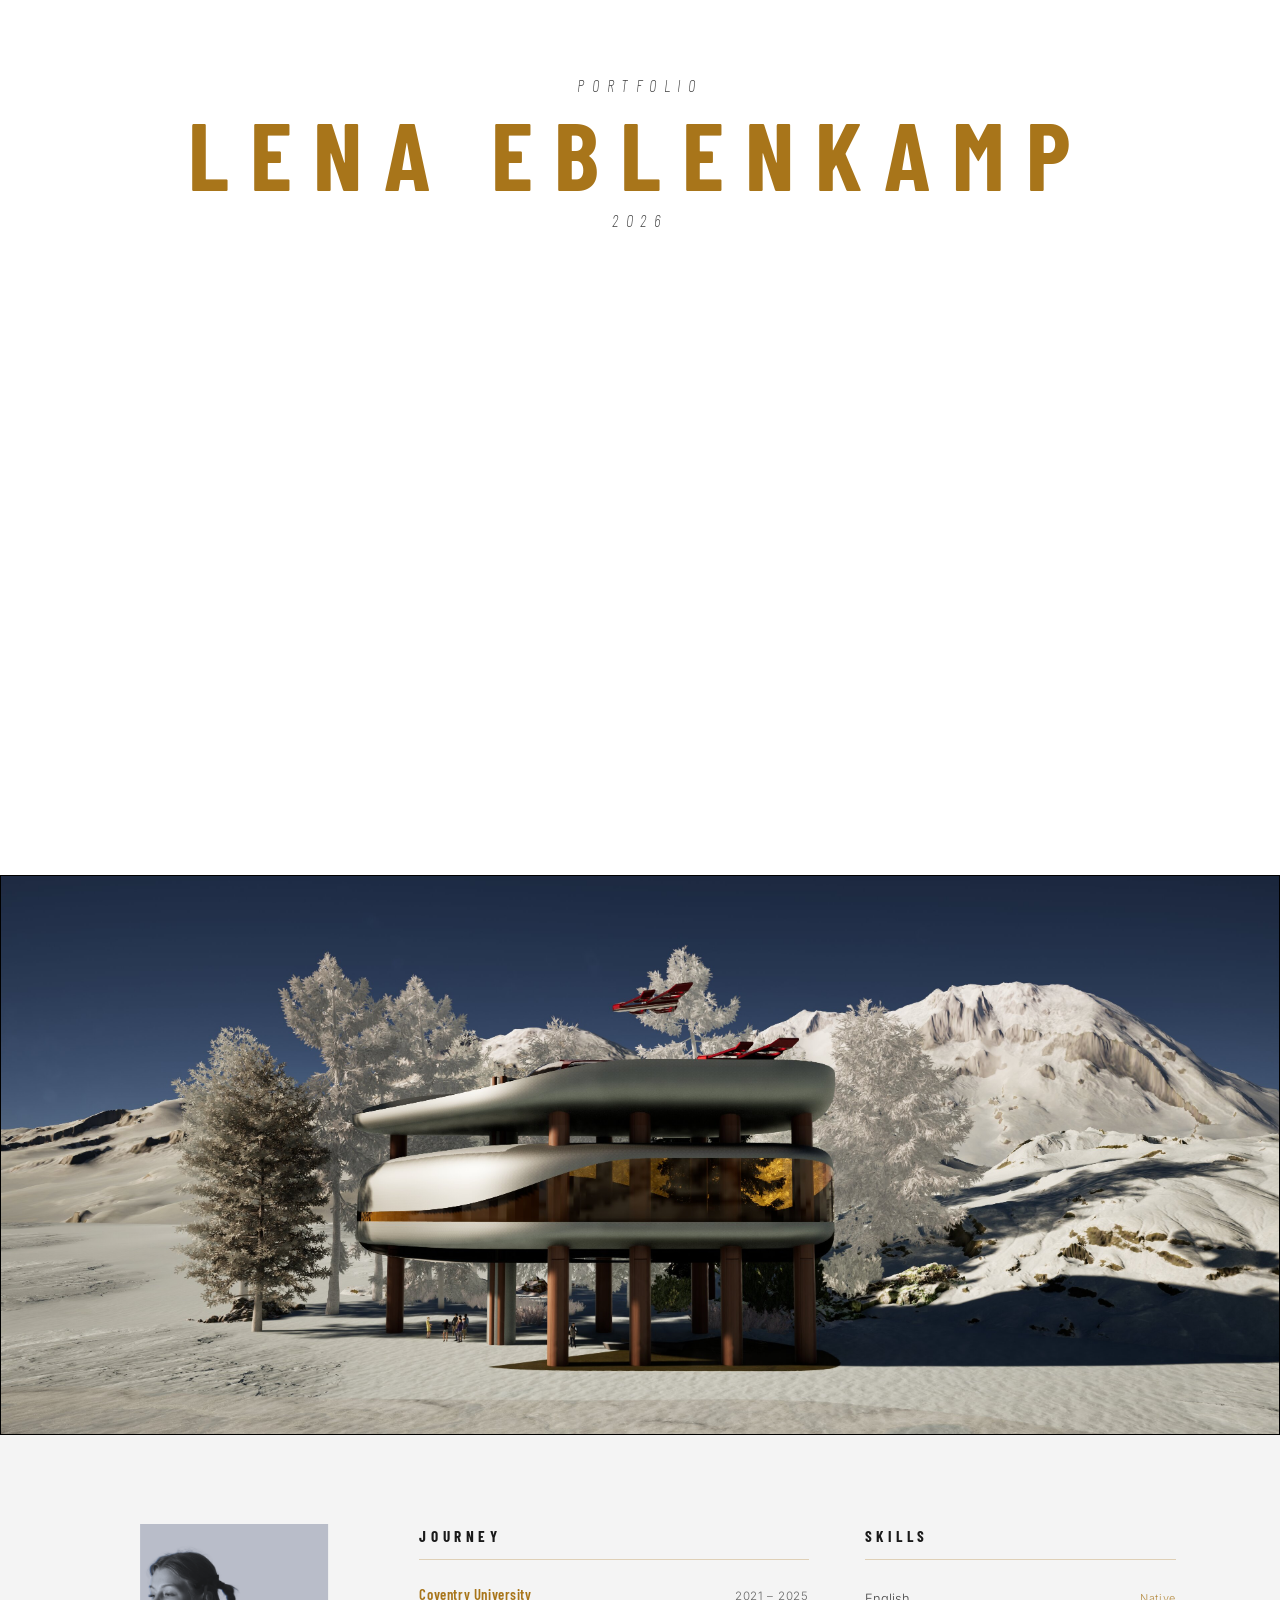
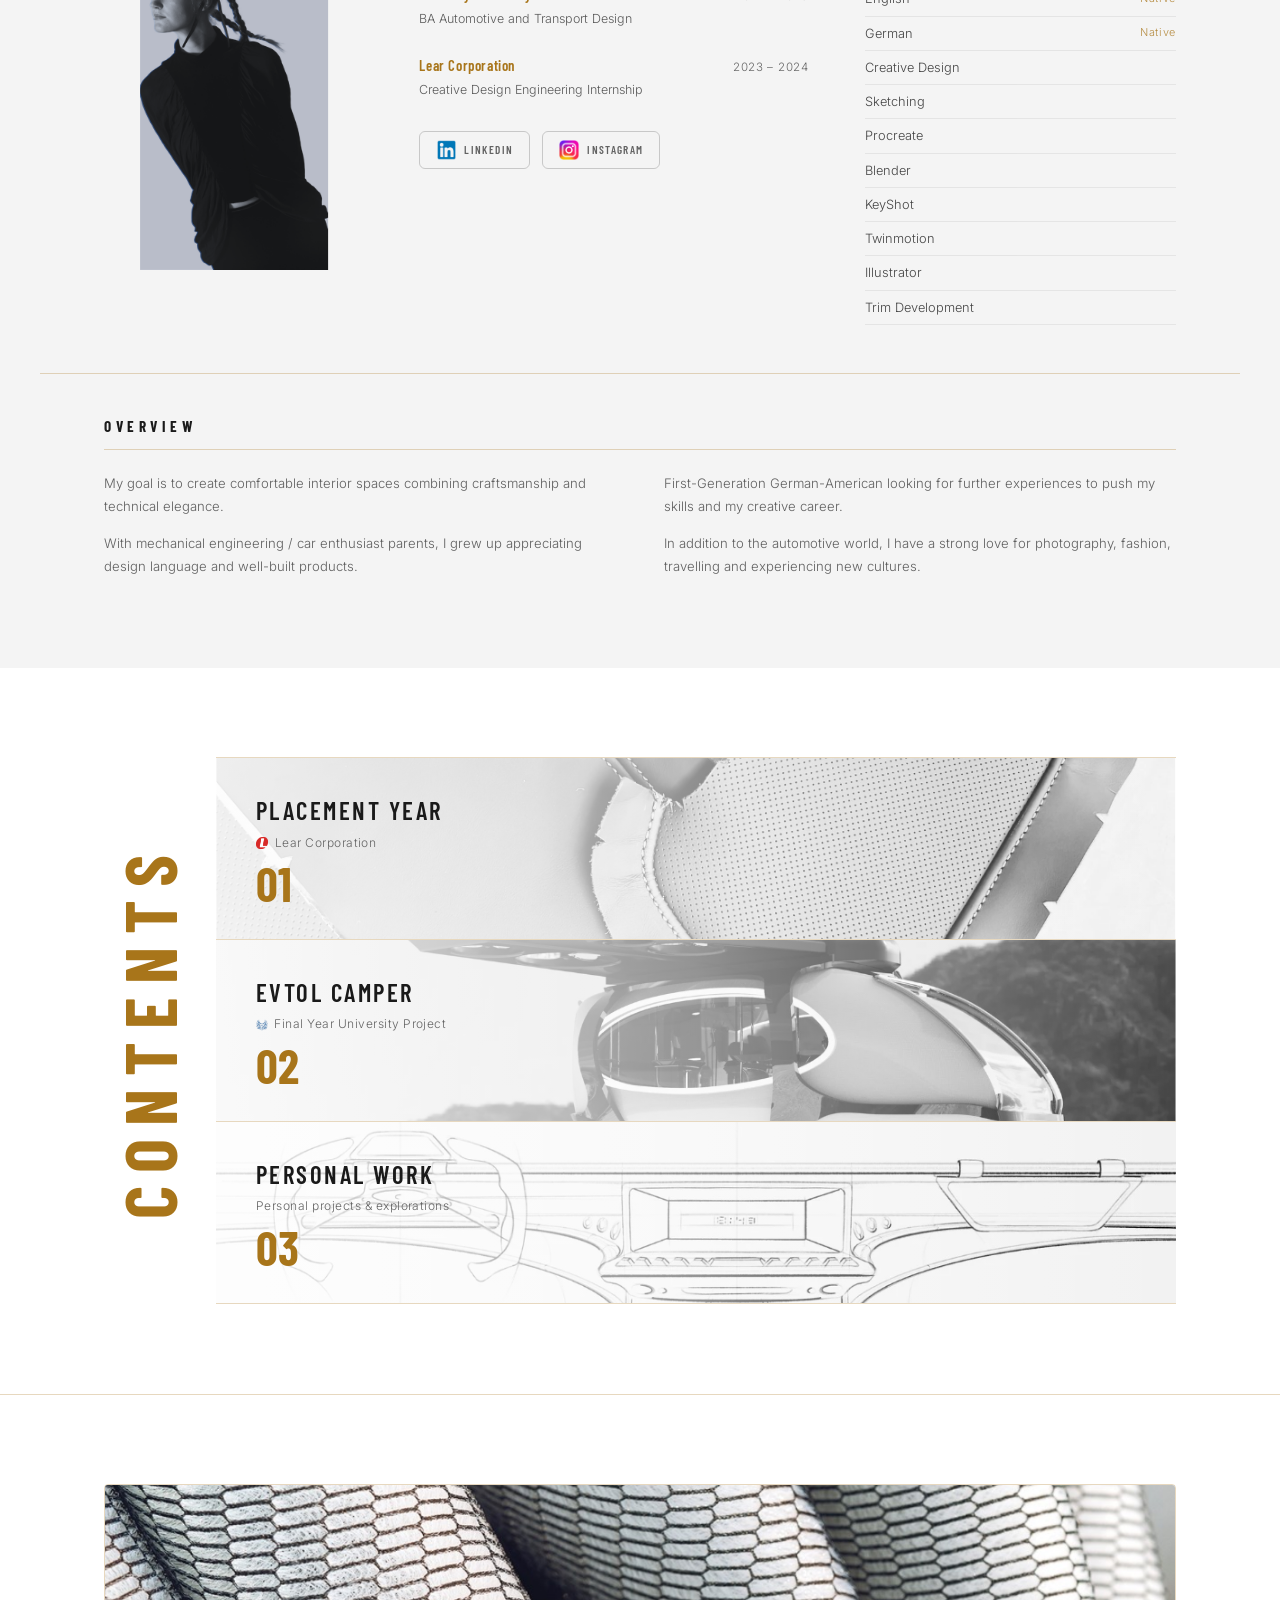
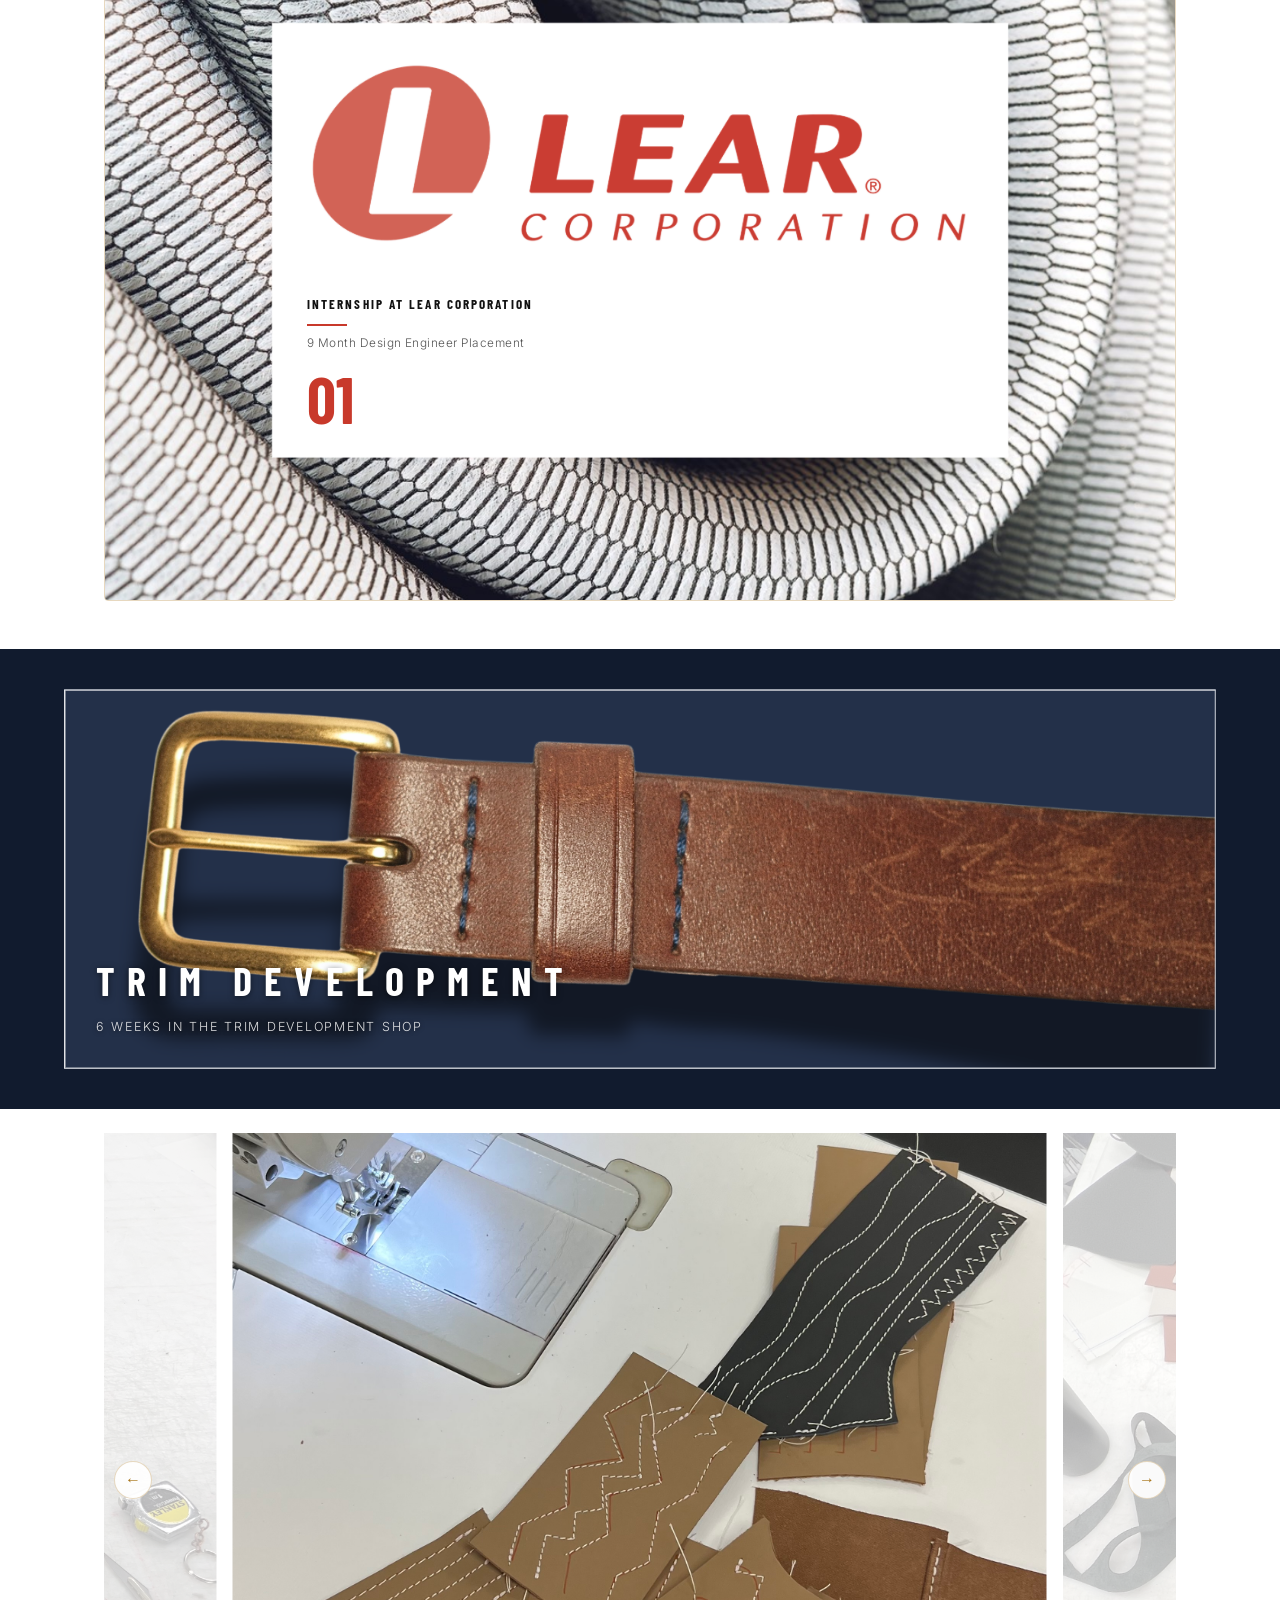
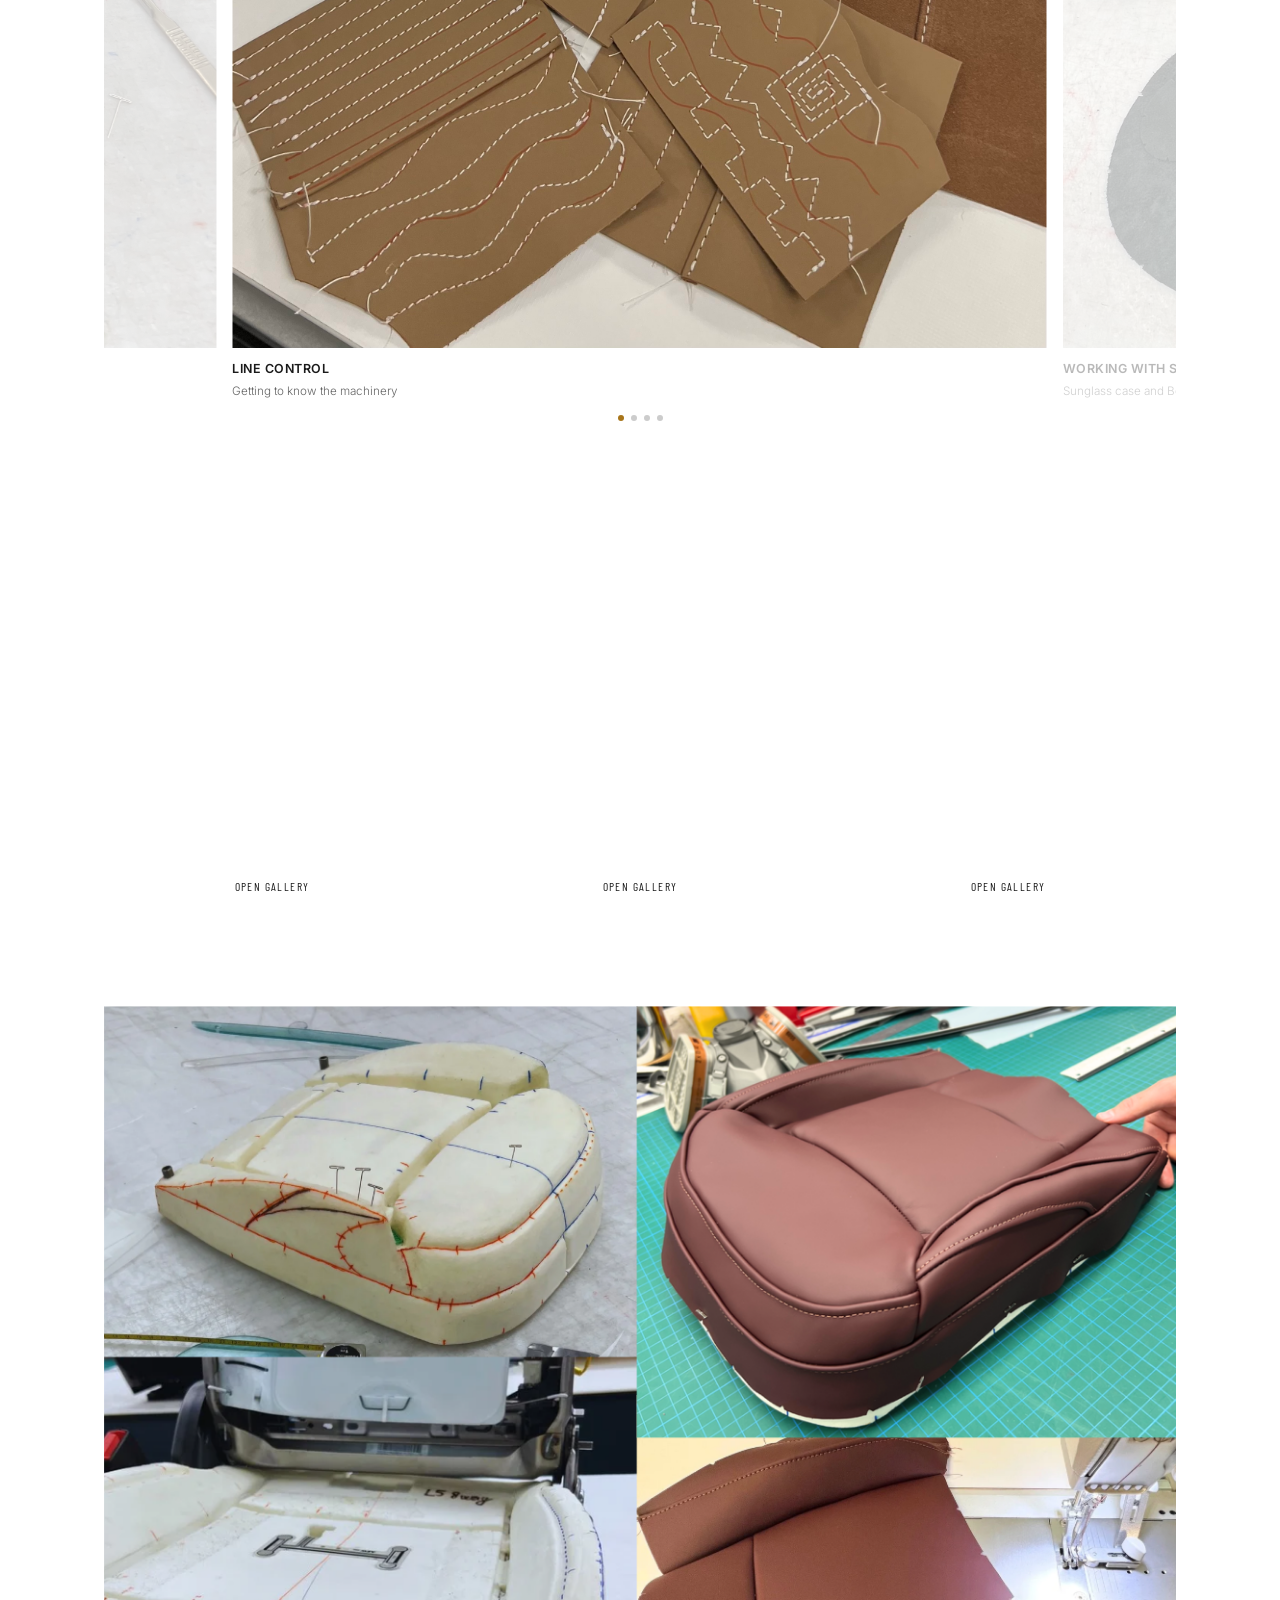
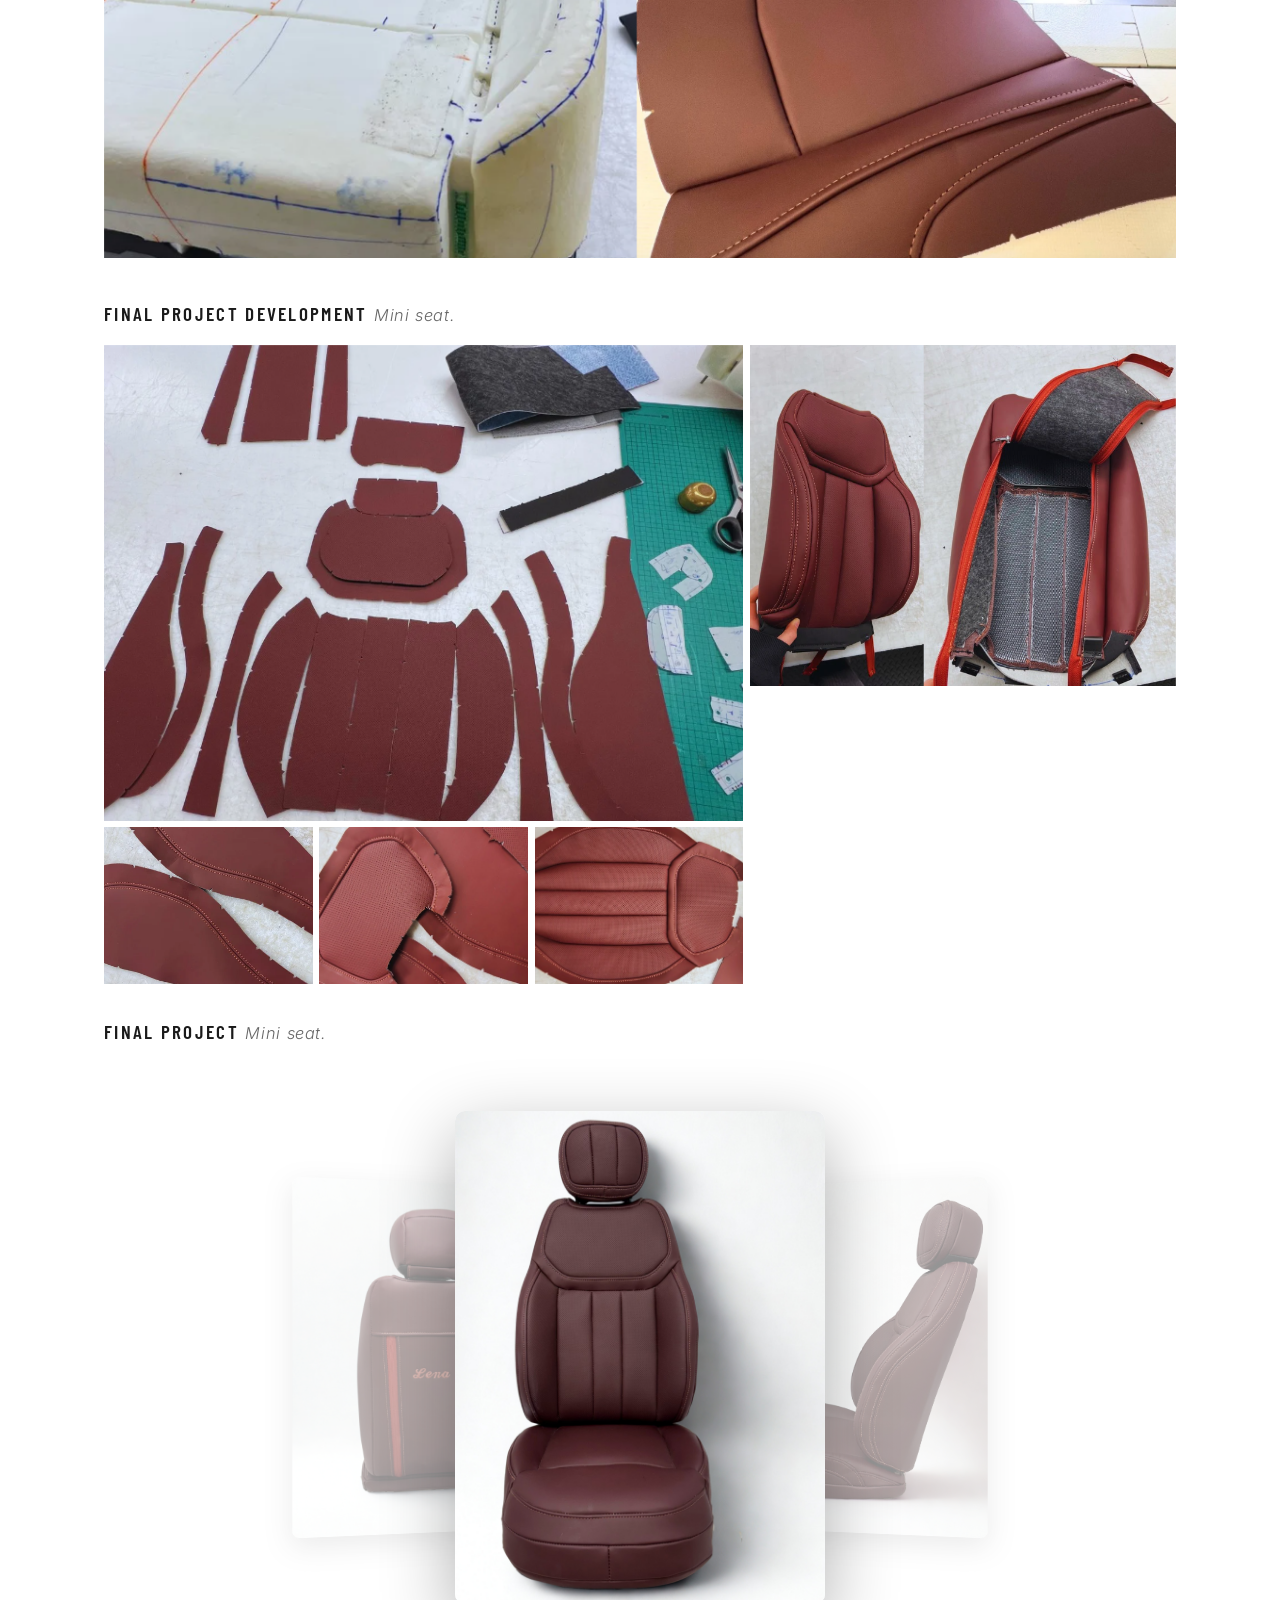
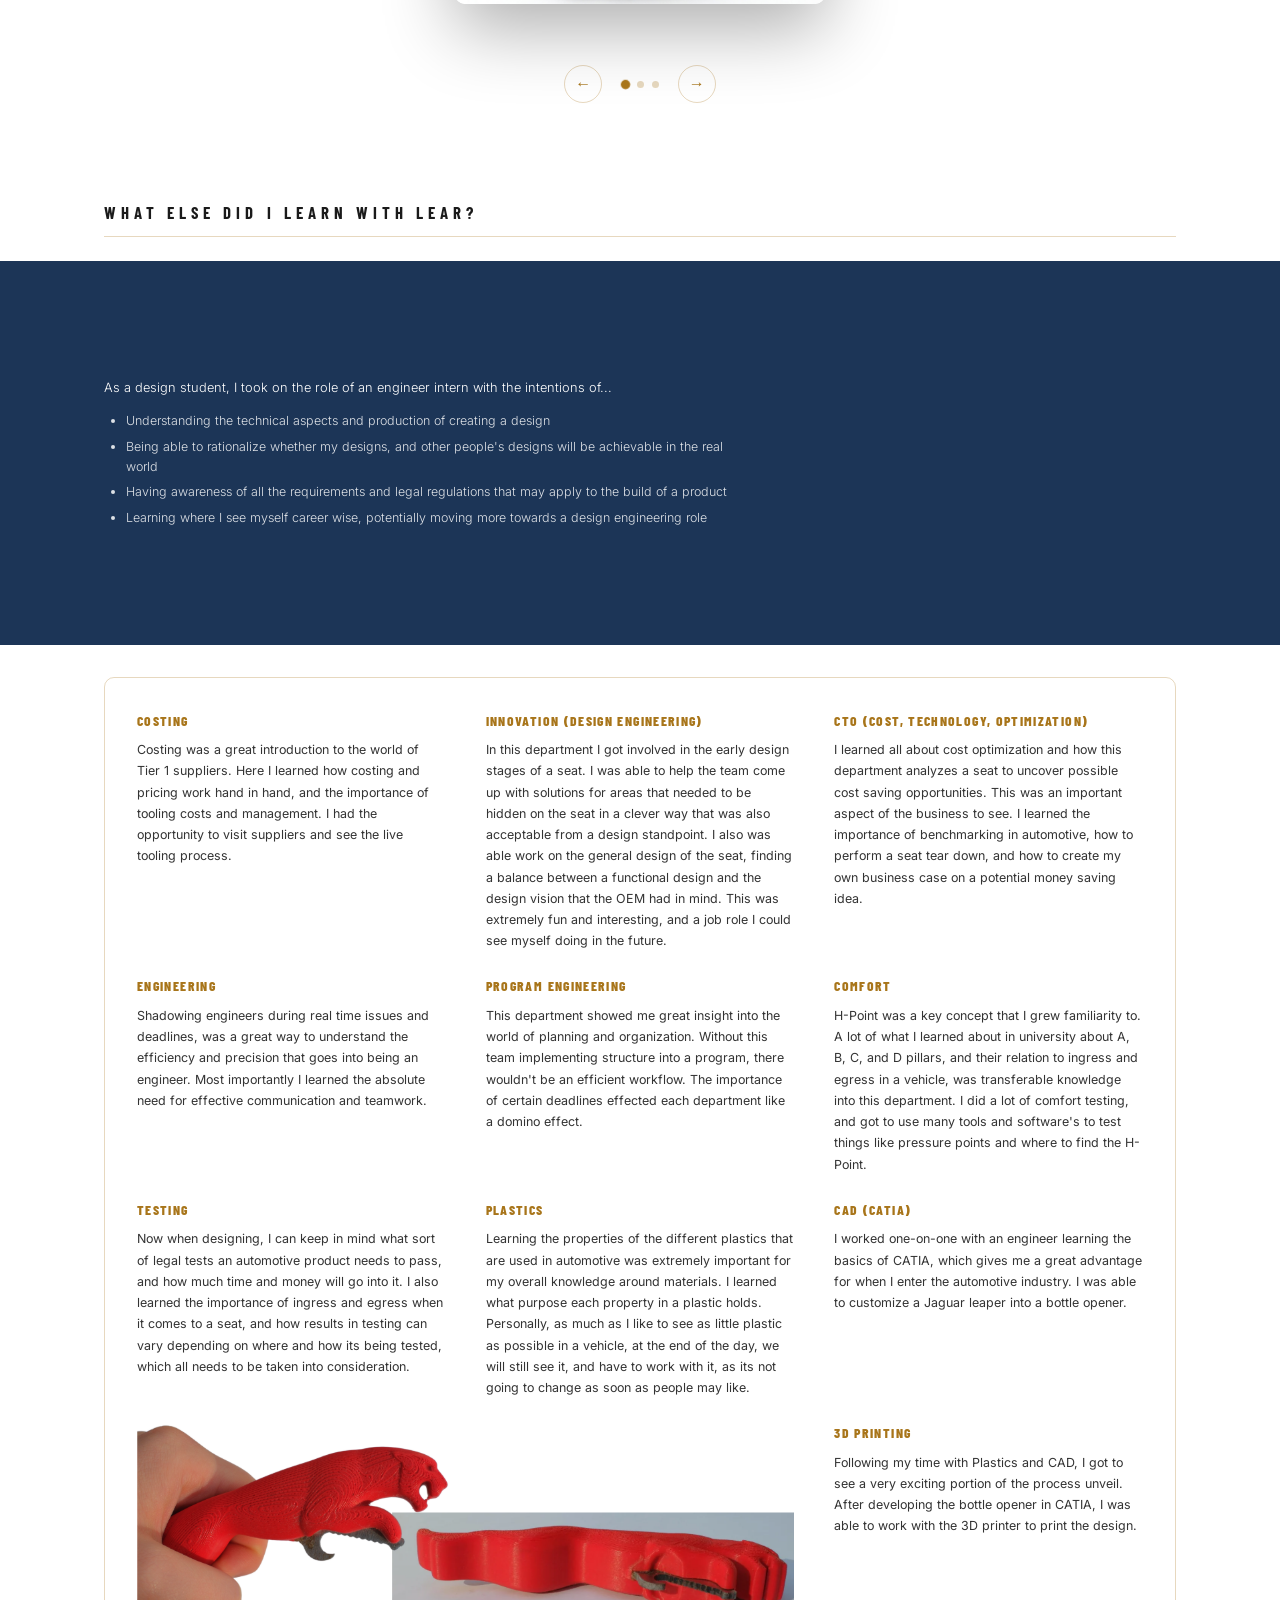
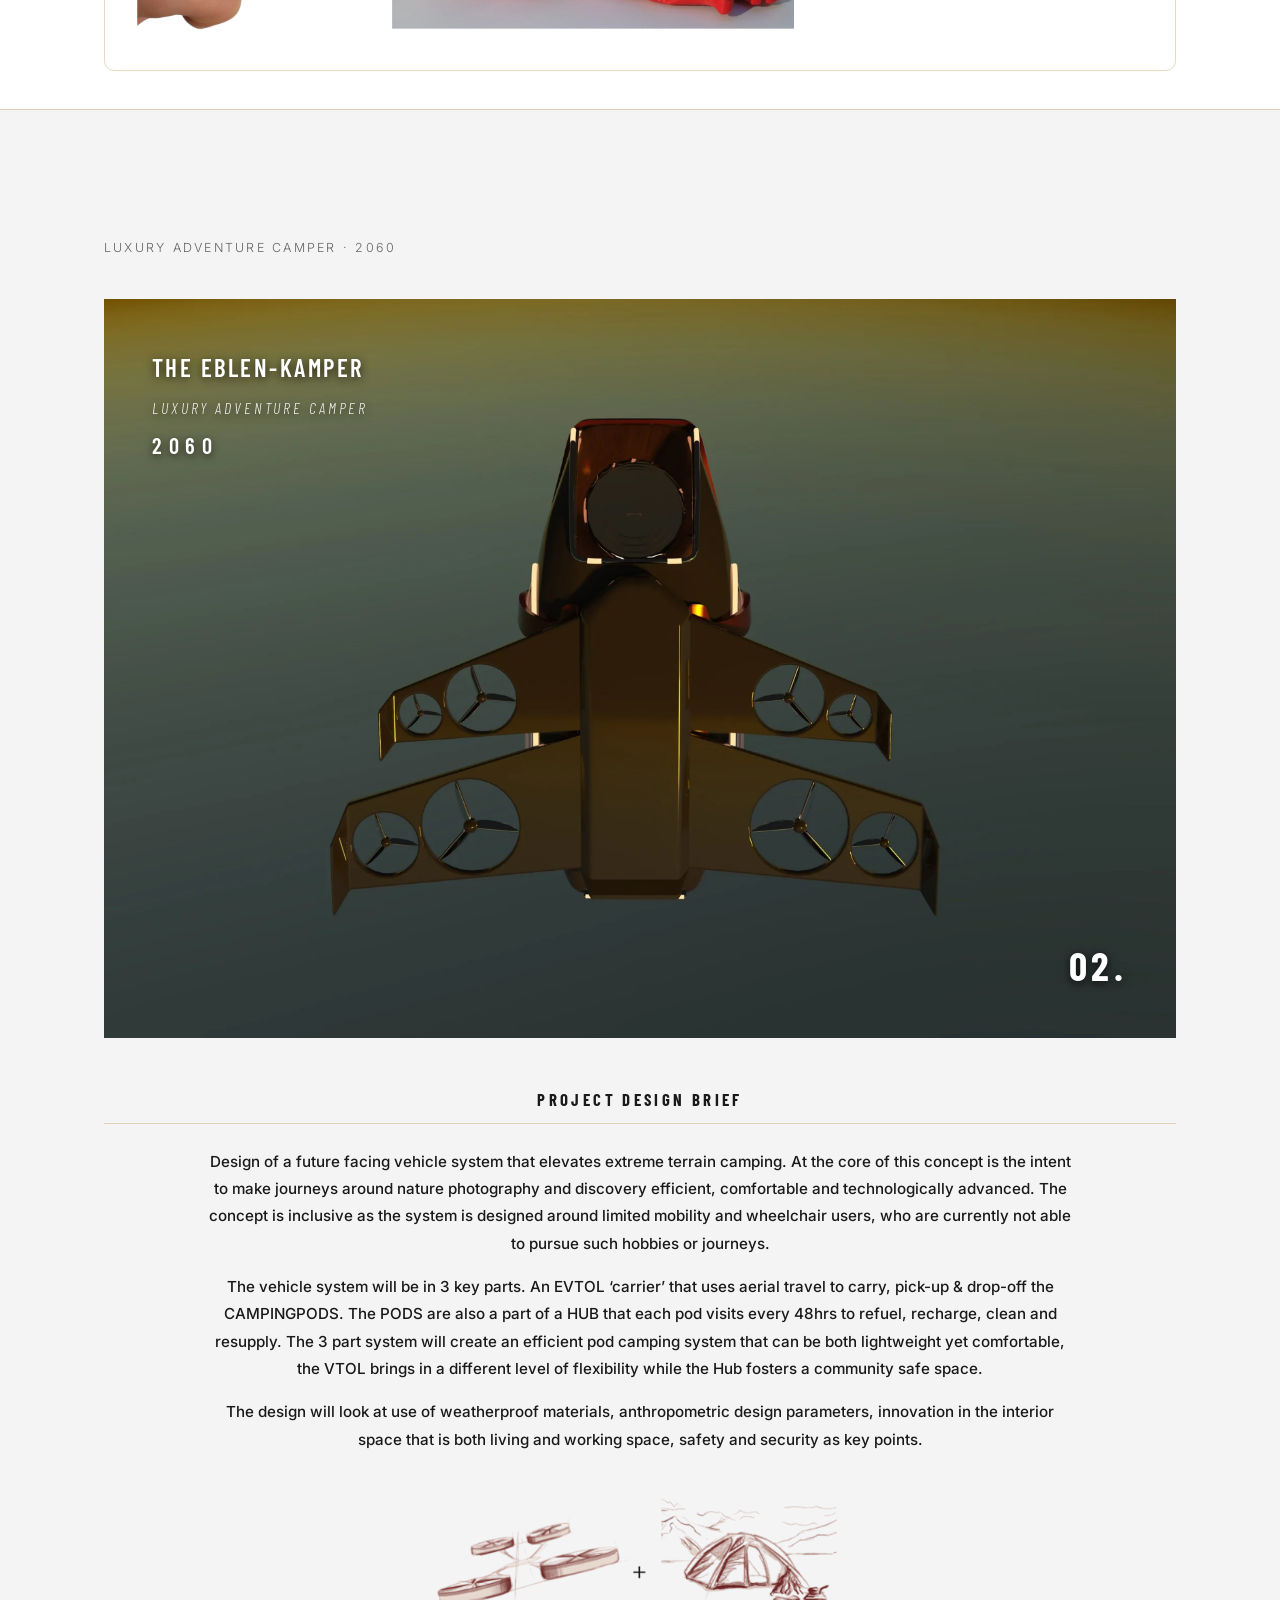
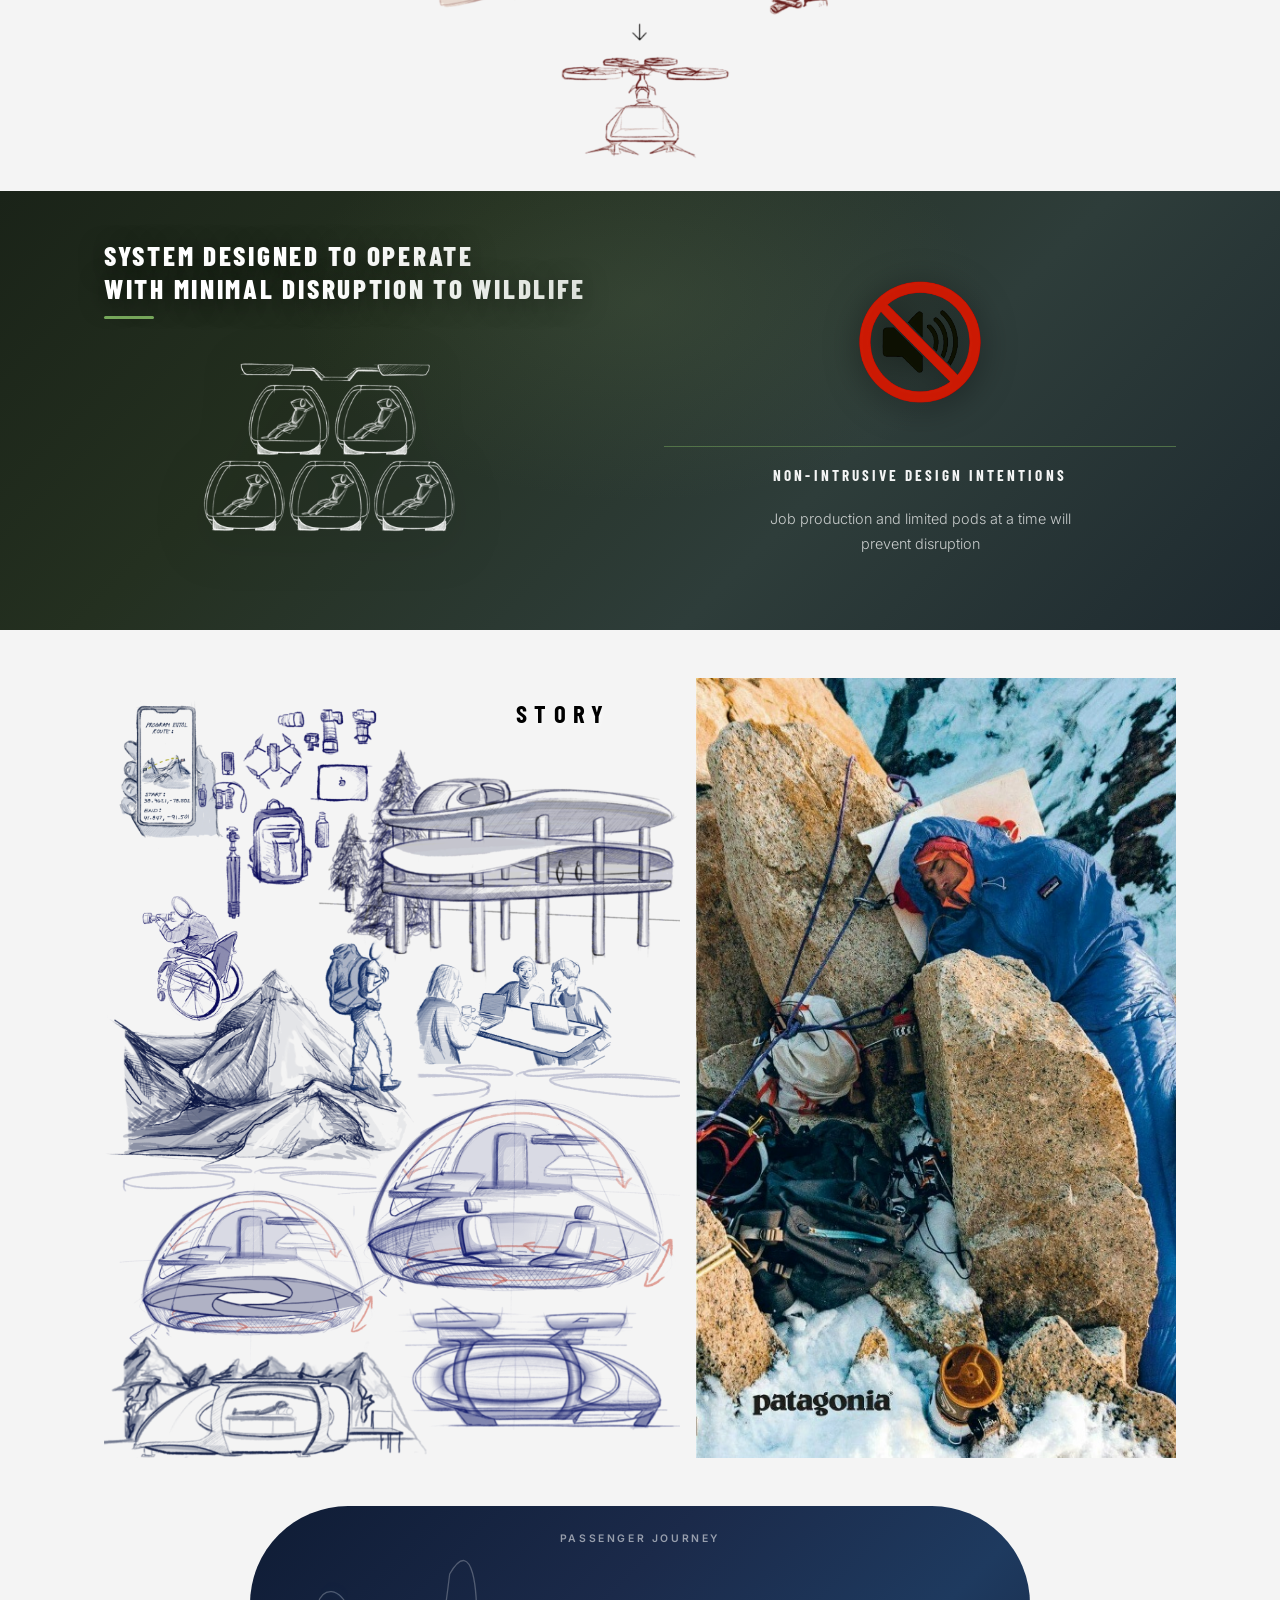
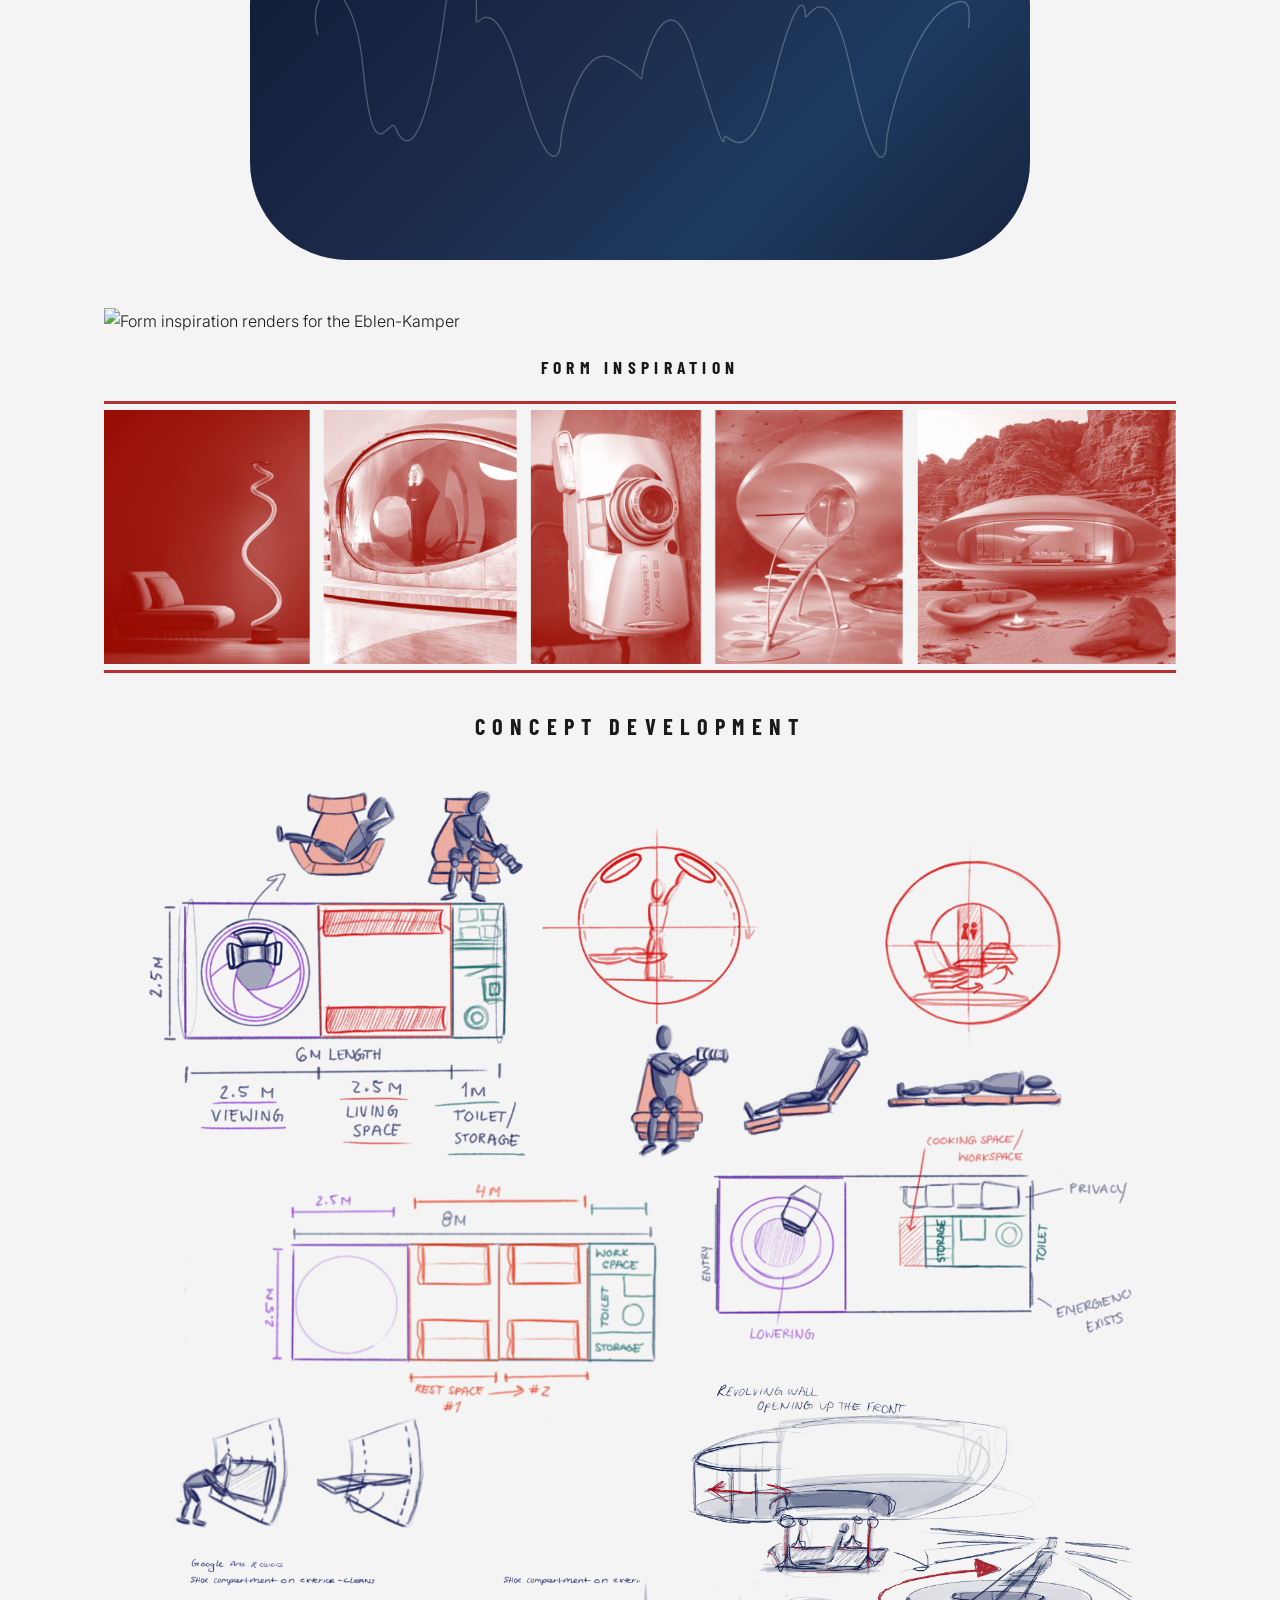
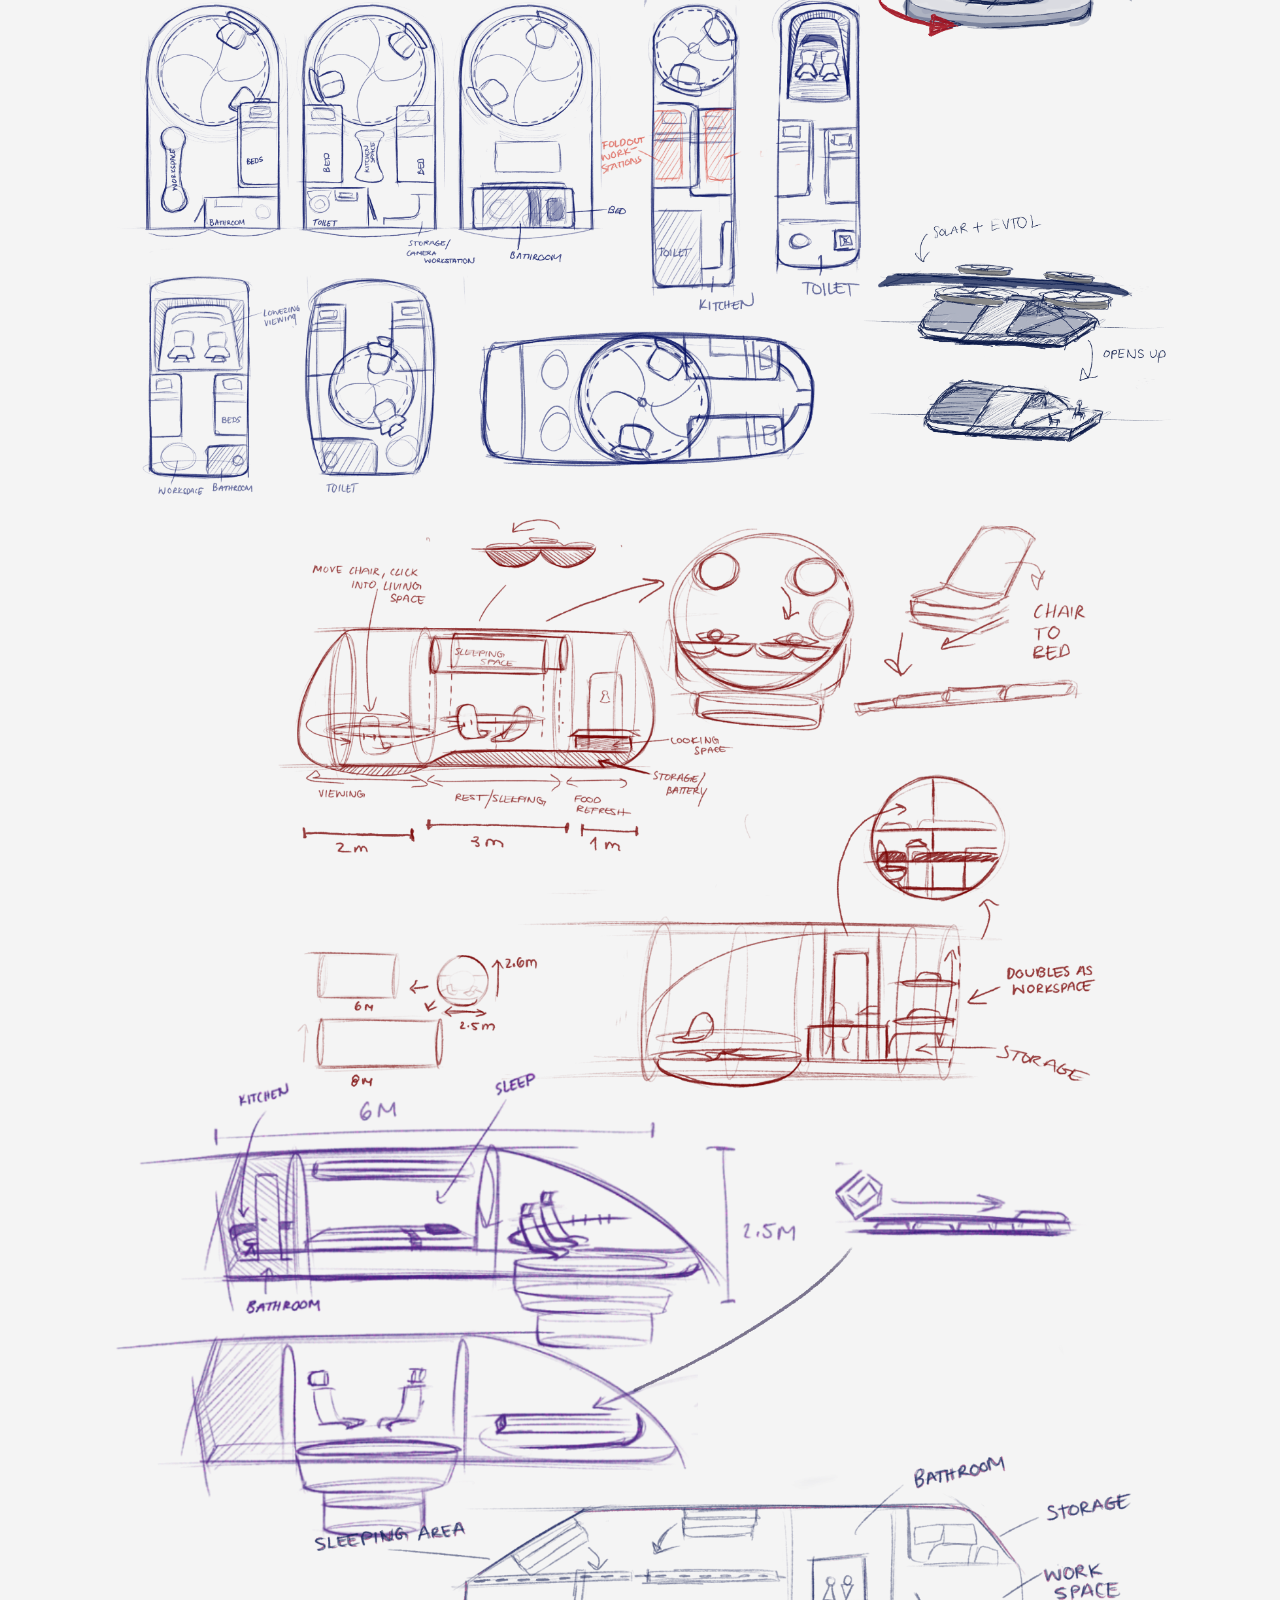
==== index.html @ a0af2418 "audi section complete" ====
<!DOCTYPE html>
<html lang="en">
<head>
  <meta charset="UTF-8" />
  <meta name="viewport" content="width=device-width, initial-scale=1.0" />
  <title>Lena Eblenkamp - Portfolio 2026</title>
  <link rel="preconnect" href="https://fonts.googleapis.com" />
  <link rel="preconnect" href="https://fonts.gstatic.com" crossorigin />
  <link href="https://fonts.googleapis.com/css2?family=Barlow+Condensed:ital,wght@0,200;0,300;0,400;0,600;0,700;1,200;1,300&family=Inter:wght@300;400;500&display=swap" rel="stylesheet" />
  <link rel="stylesheet" href="css/styles.css" />
  <script type="module" src="https://ajax.googleapis.com/ajax/libs/model-viewer/3.5.0/model-viewer.min.js"></script>
</head>
<body>

  <!-- ─────────────────────────────────────────
       HERO
  ───────────────────────────────────────── -->
  <section id="hero">
    <header class="site-header">
      <p class="label-thin">Portfolio</p>
      <h1 class="hero-name">LENA EBLENKAMP</h1>
      <p class="label-thin">2026</p>
    </header>

    <div class="hero-images">
      <!-- Hero video — autoplay loop, no controls -->
      <div class="hero-video-wrap">
        <video autoplay loop muted playsinline>
          <source src="Images/hero/hero-video.mp4" type="video/mp4" />
        </video>
      </div>
      <!-- Pod open on snowy mountain — The Belvedere station concept -->
      <div class="img-ph ratio-hero">
        <img src="Images/hero/lena-portrait.jpg" alt="The Belvedere — mountain station concept" />
      </div>
    </div>
  </section>


  <!-- ─────────────────────────────────────────
       ABOUT
  ───────────────────────────────────────── -->
  <section id="about">
    <div class="about-grid">

      <div class="about-col about-portrait">
        <div class="img-ph ratio-portrait">
          <img src="Images/hero/lena-about.png" alt="Lena Eblenkamp" />
        </div>
      </div>

      <div class="about-col about-journey">
        <h2 class="col-heading">JOURNEY</h2>
        <div class="timeline">

          <div class="tl-item">
            <div class="tl-header">
              <span class="tl-org">Coventry University</span>
              <span class="tl-date">2021 – 2025</span>
            </div>
            <p class="tl-role">BA Automotive and Transport Design</p>
          </div>

          <div class="tl-item">
            <div class="tl-header">
              <span class="tl-org">Lear Corporation</span>
              <span class="tl-date">2023 – 2024</span>
            </div>
            <p class="tl-role">Creative Design Engineering Internship</p>
          </div>

        </div>

        <div class="about-social">
          <a href="https://www.linkedin.com/in/lena-eblenkamp-471454261/" target="_blank" rel="noopener" class="social-btn">
            <img src="Images/hero/linkedin.png" alt="LinkedIn">
            <span>LinkedIn</span>
          </a>
          <a href="https://www.instagram.com/lenaeblenkamp/" target="_blank" rel="noopener" class="social-btn">
            <img src="Images/hero/instagram.png" alt="Instagram">
            <span>Instagram</span>
          </a>
        </div>

      </div>

      <div class="about-col about-skills">
        <h2 class="col-heading">SKILLS</h2>
        <ul class="skills-list">
          <li><span>English</span>    <span class="skill-tag">Native</span></li>
          <li><span>German</span>     <span class="skill-tag">Native</span></li>
          <li><span>Creative Design</span></li>
          <li><span>Sketching</span></li>
          <li><span>Procreate</span></li>
          <li><span>Blender</span></li>
          <li><span>KeyShot</span></li>
          <li><span>Twinmotion</span></li>
          <li><span>Illustrator</span></li>
          <li><span>Trim Development</span></li>
        </ul>
      </div>

    </div>

    <div class="overview">
      <h2 class="col-heading">OVERVIEW</h2>
      <div class="overview-grid">
        <p>My goal is to create comfortable interior spaces combining craftsmanship and technical elegance.</p>
        <p>First-Generation German-American looking for further experiences to push my skills and my creative career.</p>
        <p>With mechanical engineering / car enthusiast parents, I grew up appreciating design language and well-built products.</p>
        <p>In addition to the automotive world, I have a strong love for photography, fashion, travelling and experiencing new cultures.</p>
      </div>
    </div>
  </section>


  <!-- ─────────────────────────────────────────
       PROJECTS NAVIGATION
  ───────────────────────────────────────── -->
  <section id="projects-nav">
    <div class="pnav-inner">

      <div class="pnav-label" aria-hidden="true">
        <span>CONTENTS</span>
      </div>

      <div class="pnav-list">

        <a href="#project-01" class="pnav-item" data-project="01">
          <div class="pn-text">
            <h3 class="pn-title">Placement Year</h3>
            <p class="pn-sub"><img src="Images/nav/lear-logo.png" alt="Lear" class="pn-logo"> Lear Corporation</p>
            <span class="pn-num">01</span>
          </div>
          <div class="pn-thumb">
            <img src="Images/nav/lear-thumbnail.png" alt="Lear Corporation — leather trim">
          </div>
        </a>

        <a href="#project-02" class="pnav-item" data-project="02">
          <div class="pn-text">
            <h3 class="pn-title">EVTOL Camper</h3>
            <p class="pn-sub"><img src="Images/nav/evtol-logo.png" alt="University" class="pn-logo"> Final Year University Project</p>
            <span class="pn-num">02</span>
          </div>
          <div class="pn-thumb">
            <img src="Images/nav/evtol-thumbnail.png" alt="eVTOL Camper">
          </div>
        </a>

        <a href="#project-03" class="pnav-item" data-project="03">
          <div class="pn-text">
            <h3 class="pn-title">Personal Work</h3>
            <p class="pn-sub">Personal projects &amp; explorations</p>
            <span class="pn-num">03</span>
          </div>
          <div class="pn-thumb">
            <img src="Images/nav/personal-thumbnail.png" alt="Personal Work">
          </div>
        </a>

      </div>
    </div>
  </section>


  <!-- ─────────────────────────────────────────
       PROJECT 01 — TRIM DEVELOPMENT
  ───────────────────────────────────────── -->
  <section id="project-01" class="proj-section">
    <div class="proj-inner">

      <!-- Lear Corporation header -->
      <div class="lear-header">
        <img src="Images/project-01-lear/intro/machine-overview.png" alt="Lear Corporation — fabric texture" class="lear-header-img">
        <div class="lear-header-text">
          <p class="lear-role">Internship at Lear Corporation</p>
          <div class="lear-rule"></div>
          <p class="lear-placement">9 Month Design Engineer Placement</p>
          <span class="lear-num">01</span>
        </div>
      </div>

    </div><!-- /proj-inner -->

    <!-- Featured belt image with text overlay -->
    <div class="belt-strip">
      <div class="belt-feature">
        <img src="Images/project-01-lear/intro/machine-closeup.png" alt="Leather belt with gold buckle">
        <div class="belt-overlay">
          <h2 class="proj-section-heading">TRIM DEVELOPMENT</h2>
          <p class="proj-caption">6 Weeks in the trim development shop</p>
        </div>
      </div>
    </div>

    <div class="proj-inner">
      <!-- Skills carousel -->
      <div class="skills-carousel">
        <div class="sc-viewport">
          <div class="sc-track">
            <div class="sc-slide active">
              <img src="Images/project-01-lear/own-design/design-sketch-01.jpg" alt="Line control">
              <div class="sc-caption-wrap">
                <p class="sc-title">Line control</p>
                <p class="sc-sub">Getting to know the machinery</p>
              </div>
            </div>
            <div class="sc-slide">
              <img src="Images/project-01-lear/own-design/design-sketch-02.jpg" alt="Saddle leather work">
              <div class="sc-caption-wrap">
                <p class="sc-title">Working with saddle leather</p>
                <p class="sc-sub">Sunglass case and Belt</p>
              </div>
            </div>
            <div class="sc-slide">
              <img src="Images/project-01-lear/own-design/design-sketch-03.jpg" alt="Leather pouch development">
              <div class="sc-caption-wrap">
                <p class="sc-title">First development project</p>
                <p class="sc-sub">Leather pouch for my headphones</p>
              </div>
            </div>
            <div class="sc-slide">
              <img src="Images/project-01-lear/own-design/design-sketch-04.jpg" alt="Seat cover pattern">
              <div class="sc-caption-wrap">
                <p class="sc-title">Creating my own seat cover pattern</p>
                <p class="sc-sub">Full size seat cushion</p>
              </div>
            </div>
          </div>
          <button class="sc-btn sc-btn--prev" aria-label="Previous">&#8592;</button>
          <button class="sc-btn sc-btn--next" aria-label="Next">&#8594;</button>
        </div>
        <div class="sc-dots">
          <span class="sc-dot active"></span>
          <span class="sc-dot"></span>
          <span class="sc-dot"></span>
          <span class="sc-dot"></span>
        </div>
      </div>

      <!-- ── MY PRODUCTS ──────────────────────────── -->
      <h3 class="proj-sub-heading">MY PRODUCTS</h3>

      <!-- 3D showcase row -->
      <div class="showcase-grid">

        <div class="showcase-item">
          <div class="showcase-viewer-wrap">
            <model-viewer
              id="mv-product-01"
              src="Images/project-01-lear/3d-models/model-v1.glb"
              alt="3D model — Product 01"
              shadow-intensity="0.8"
              exposure="1.2"
              style="width:100%;height:100%;background:transparent;"
            ></model-viewer>
          </div>
          <button class="showcase-cta" data-gallery='[{"label":"Case","images":["Images/project-01-lear/leather-case/case-01.jpg","Images/project-01-lear/leather-case/case-02.jpg","Images/project-01-lear/leather-case/case-03.jpg","Images/project-01-lear/leather-case/case-04.jpg"]}]'>Open Gallery</button>
        </div>

        <div class="showcase-item">
          <div class="showcase-viewer-wrap">
            <model-viewer
              id="mv-product-02"
              src="Images/project-01-lear/3d-models/model-v2.glb"
              alt="3D model — Product 02"
              shadow-intensity="0.8"
              exposure="1.2"
              style="width:100%;height:100%;background:transparent;"
            ></model-viewer>
          </div>
          <button class="showcase-cta" data-gallery='[{"label":"Pouch","images":["Images/project-01-lear/leather-pouch/pouch-01.jpg","Images/project-01-lear/leather-pouch/pouch-02.jpg","Images/project-01-lear/leather-pouch/pouch-03.jpg","Images/project-01-lear/leather-pouch/pouch-04.jpg","Images/project-01-lear/leather-pouch/pouch-05.jpg"]}]'>Open Gallery</button>
        </div>

        <div class="showcase-item">
          <div class="showcase-viewer-wrap">
            <model-viewer
              id="mv-product-03"
              src="Images/project-01-lear/3d-models/model-v3.glb"
              alt="3D model — Product 03"
              shadow-intensity="0.8"
              exposure="1.2"
              style="width:100%;height:100%;background:transparent;"
            ></model-viewer>
          </div>
          <button class="showcase-cta" data-gallery='[{"label":"Belt","images":["Images/project-01-lear/leather-belt/belt-01.jpg","Images/project-01-lear/leather-belt/belt-02.jpg","Images/project-01-lear/leather-belt/belt-03.jpg","Images/project-01-lear/leather-belt/belt-04.jpg","Images/project-01-lear/leather-belt/belt-05.jpg"]}]'>Open Gallery</button>
        </div>

      </div>

      <!-- ── SEWING MY OWN DESIGN ────────────────── -->
      <h3 class="proj-sub-heading">SEWING MY OWN DESIGN</h3>

      <img src="Images/project-01-lear/own-design/design-overview.png" alt="Sewing my own design — seat cover" class="proj-img-full">

      <p class="proj-mini-heading">FINAL PROJECT DEVELOPMENT <span class="proj-mini-sub">Mini seat.</span></p>

      <div class="final-dev-grid">
        <div class="final-dev-left">
          <img src="Images/project-01-lear/development/dev-01.png" alt="Pattern pieces laid out">
          <div class="final-dev-bottom">
            <img src="Images/project-01-lear/development/dev-02.png" alt="Leather strips detail">
            <img src="Images/project-01-lear/development/dev-03.png" alt="Seat panels">
            <img src="Images/project-01-lear/development/dev-04.png" alt="Seat cushion view">
          </div>
        </div>
        <div class="final-dev-right">
          <img src="Images/project-01-lear/development/dev-05.png" alt="Seat front and back assembly">
        </div>
      </div>

      <p class="proj-mini-heading">FINAL PROJECT <span class="proj-mini-sub">Mini seat.</span></p>

    </div>

    <div class="depth-carousel" id="finalCarousel">
      <div class="dc-stage">
        <div class="dc-card">
          <img src="Images/project-01-lear/final/front.png" alt="Final project — front view">
        </div>
        <div class="dc-card">
          <img src="Images/project-01-lear/final/side.png" alt="Final project — side view">
        </div>
        <div class="dc-card">
          <img src="Images/project-01-lear/final/back.png" alt="Final project — back view">
        </div>
      </div>
      <div class="dc-controls">
        <button class="dc-btn dc-btn--prev" aria-label="Previous">&#8592;</button>
        <div class="dc-dots">
          <span class="dc-dot"></span>
          <span class="dc-dot"></span>
          <span class="dc-dot"></span>
        </div>
        <button class="dc-btn dc-btn--next" aria-label="Next">&#8594;</button>
      </div>
    </div>

    <div class="proj-inner">
      <!-- ── WHAT ELSE DID I LEARN ───────────────── -->
      <h3 class="proj-sub-heading">WHAT ELSE DID I LEARN WITH LEAR?</h3>
    </div>

    <div class="learn-intro-box">
      <div class="proj-inner">
        <div class="learn-intro-inner">
          <div class="learn-intro-content">
            <p class="learn-intro-text">As a design student, I took on the role of an engineer intern with the intentions of...</p>
            <ul class="learn-intro-list">
              <li>Understanding the technical aspects and production of creating a design</li>
              <li>Being able to rationalize whether my designs, and other people's designs will be achievable in the real world</li>
              <li>Having awareness of all the requirements and legal regulations that may apply to the build of a product</li>
              <li>Learning where I see myself career wise, potentially moving more towards a design engineering role</li>
            </ul>
          </div>
          <div class="learn-intro-model">
            <model-viewer id="mv-jaguar"
              src="Images/project-01-lear/3d-models/jaguar.glb"
              shadow-intensity="0"
              exposure="1.2"
              camera-orbit="-90deg 90deg auto"
              field-of-view="16deg"
              min-field-of-view="16deg"
              max-field-of-view="16deg"
              disable-zoom
              min-camera-orbit="-120deg 90deg auto"
              max-camera-orbit="-60deg 90deg auto"
              interaction-prompt="none"
              style="width:100%;height:100%;background:transparent;--progress-bar-color:transparent;transform:rotate(135deg);">
            </model-viewer>
          </div>
        </div>
      </div>
    </div>

    <div class="proj-inner">
      <div class="learn-framed">
        <div class="learn-grid">
          <div class="learn-item">
            <h4>Costing</h4>
            <p>Costing was a great introduction to the world of Tier 1 suppliers. Here I learned how costing and pricing work hand in hand, and the importance of tooling costs and management. I had the opportunity to visit suppliers and see the live tooling process.</p>
          </div>
          <div class="learn-item">
            <h4>Innovation (Design Engineering)</h4>
            <p>In this department I got involved in the early design stages of a seat. I was able to help the team come up with solutions for areas that needed to be hidden on the seat in a clever way that was also acceptable from a design standpoint. I also was able work on the general design of the seat, finding a balance between a functional design and the design vision that the OEM had in mind. This was extremely fun and interesting, and a job role I could see myself doing in the future.</p>
          </div>
          <div class="learn-item">
            <h4>CTO (Cost, Technology, Optimization)</h4>
            <p>I learned all about cost optimization and how this department analyzes a seat to uncover possible cost saving opportunities. This was an important aspect of the business to see. I learned the importance of benchmarking in automotive, how to perform a seat tear down, and how to create my own business case on a potential money saving idea.</p>
          </div>
          <div class="learn-item">
            <h4>Engineering</h4>
            <p>Shadowing engineers during real time issues and deadlines, was a great way to understand the efficiency and precision that goes into being an engineer. Most importantly I learned the absolute need for effective communication and teamwork.</p>
          </div>
          <div class="learn-item">
            <h4>Program Engineering</h4>
            <p>This department showed me great insight into the world of planning and organization. Without this team implementing structure into a program, there wouldn't be an efficient workflow. The importance of certain deadlines effected each department like a domino effect.</p>
          </div>
          <div class="learn-item">
            <h4>Comfort</h4>
            <p>H-Point was a key concept that I grew familiarity to. A lot of what I learned about in university about A, B, C, and D pillars, and their relation to ingress and egress in a vehicle, was transferable knowledge into this department. I did a lot of comfort testing, and got to use many tools and software's to test things like pressure points and where to find the H-Point.</p>
          </div>
          <div class="learn-item">
            <h4>Testing</h4>
            <p>Now when designing, I can keep in mind what sort of legal tests an automotive product needs to pass, and how much time and money will go into it. I also learned the importance of ingress and egress when it comes to a seat, and how results in testing can vary depending on where and how its being tested, which all needs to be taken into consideration.</p>
          </div>
          <div class="learn-item">
            <h4>Plastics</h4>
            <p>Learning the properties of the different plastics that are used in automotive was extremely important for my overall knowledge around materials. I learned what purpose each property in a plastic holds. Personally, as much as I like to see as little plastic as possible in a vehicle, at the end of the day, we will still see it, and have to work with it, as its not going to change as soon as people may like.</p>
          </div>
          <div class="learn-item">
            <h4>CAD (CATIA)</h4>
            <p>I worked one-on-one with an engineer learning the basics of CATIA, which gives me a great advantage for when I enter the automotive industry. I was able to customize a Jaguar leaper into a bottle opener.</p>
          </div>
          <img src="Images/project-01-lear/what-else/what-else.png" alt="3D printed component" class="learn-photo-span">
          <div class="learn-item">
            <h4>3D Printing</h4>
            <p>Following my time with Plastics and CAD, I got to see a very exciting portion of the process unveil. After developing the bottle opener in CATIA, I was able to work with the 3D printer to print the design.</p>
          </div>
        </div>
      </div>
    </div>
  </section>


  <!-- ─────────────────────────────────────────
       PROJECT 02 — EVTOL CAMPER
  ───────────────────────────────────────── -->
  <section id="project-02" class="proj-section alt-bg">
    <div class="proj-inner">

      <div class="proj-title-block">
        <h2 class="proj-main-title">EVTOL CAMPER</h2>
        <p class="proj-tagline">Luxury Adventure Camper · 2060</p>
      </div>

      <!-- EVTOL CAMPER — DESIGN BRIEF HERO -->
      <div class="design-brief-block">
        <div class="design-brief-hero">
          <img src="Images/project-02-evtol/intro/brief-overview.png" alt="The Eblen-Kamper — luxury adventure camper 2060">
          <div class="design-brief-overlay">
            <div class="design-brief-text">
              <p class="design-brief-title">THE EBLEN-KAMPER</p>
              <p class="design-brief-subtitle">Luxury Adventure Camper</p>
              <p class="design-brief-year">2060</p>
            </div>
            <span class="design-brief-num">02.</span>
          </div>
        </div>
        <div class="design-brief-body">
          <h3 class="proj-sub-heading">PROJECT DESIGN BRIEF</h3>
          <p>Design of a future facing vehicle system that elevates extreme terrain camping. At the core of this concept is the intent to make journeys around nature photography and discovery efficient, comfortable and technologically advanced. The concept is inclusive as the system is designed around limited mobility and wheelchair users, who are currently not able to pursue such hobbies or journeys.</p>
          <p>The vehicle system will be in 3 key parts. An EVTOL &lsquo;carrier&rsquo; that uses aerial travel to carry, pick-up &amp; drop-off the CAMPINGPODS. The PODS are also a part of a HUB that each pod visits every 48hrs to refuel, recharge, clean and resupply. The 3 part system will create an efficient pod camping system that can be both lightweight yet comfortable, the VTOL brings in a different level of flexibility while the Hub fosters a community safe space.</p>
          <p>The design will look at use of weatherproof materials, anthropometric design parameters, innovation in the interior space that is both living and working space, safety and security as key points.</p>

          <!-- EVTOL CAMPER — SYSTEM COMPOSITION IMAGE (matches Canva layout) -->
          <img src="Images/project-02-evtol/intro/system-composition.png"
               alt="Combination of EVTOL carrier, camping pod and hub — system composition"
               class="design-brief-diagram">
        </div>
      </div>

    </div>

    <div class="wildlife-panel">
      <div class="wildlife-inner">
        <div class="wildlife-grid">
          <div class="wildlife-left">
            <p class="wildlife-title">
              SYSTEM DESIGNED TO OPERATE<br>
              WITH MINIMAL DISRUPTION TO WILDLIFE
            </p>
            <div class="wildlife-diagram">
              <img src="Images/project-02-evtol/intro/section-divider.png" alt="Eblen-Kamper pod system diagram — carrier and camping pods">
            </div>
          </div>
          <div class="wildlife-copy">
            <img src="Images/project-02-evtol/intro/mute_icon.png" alt="Muted sound icon" class="wildlife-icon">
            <p class="wildlife-subtitle">Non-intrusive design intentions</p>
            <p class="wildlife-body">Job production and limited pods at a time will prevent disruption</p>
          </div>
        </div>
      </div>
    </div>

    <div class="proj-inner">

      <!-- EVTOL CAMPER — STORY BLOCK -->
      <div class="story-block">
        <div class="story-grid">
          <div class="story-col story-col-left">
            <h3 class="story-heading">STORY</h3>
            <img src="Images/project-02-evtol/brand-research/inspiration-01.png" alt="Sketches and story development for the Eblen-Kamper" class="story-img-left" />
          </div>
          <div class="story-col">
            <img src="Images/project-02-evtol/brand-research/reference-photo.jpg" alt="Outdoor climbing photograph illustrating the Eblen-Kamper story" class="story-img-right" />
          </div>
        </div>
      </div>

    </div><!-- /proj-inner -->

    <!-- EVTOL CAMPER — PASSENGER JOURNEY (full bleed SVG roadmap) -->
    <div class="journey-roadmap">
      <div class="roadmap-svg-wrap">
        <h3 class="roadmap-title">PASSENGER JOURNEY</h3>
        <svg id="roadmapSvg" viewBox="-40 0 1500 540" preserveAspectRatio="xMidYMid meet" xmlns="http://www.w3.org/2000/svg">

          <defs>
            <!-- Pulse comet gradient -->
            <linearGradient id="pulseGrad" x1="0%" y1="0%" x2="100%" y2="0%">
              <stop offset="0%"   stop-color="rgba(100,180,255,0)"/>
              <stop offset="60%"  stop-color="rgba(140,200,255,0.6)"/>
              <stop offset="100%" stop-color="rgba(200,230,255,1)"/>
            </linearGradient>
            <clipPath id="clip-n1">
              <rect x="54" y="132" width="72" height="72" rx="8" ry="8"/>
            </clipPath>
            <clipPath id="clip-n2">
              <circle cx="240" cy="348" r="44"/>
            </clipPath>
            <clipPath id="clip-n3">
              <circle cx="395" cy="138" r="44"/>
            </clipPath>
            <clipPath id="clip-n4">
              <circle cx="558" cy="372" r="44"/>
            </clipPath>
            <clipPath id="clip-n6">
              <circle cx="872" cy="368" r="44"/>
            </clipPath>
            <clipPath id="clip-n7">
              <circle cx="1028" cy="132" r="44"/>
            </clipPath>
            <clipPath id="clip-n8">
              <circle cx="1184" cy="376" r="44"/>
            </clipPath>
            <clipPath id="clip-n5">
              <circle cx="714" cy="248" r="44"/>
            </clipPath>
            <clipPath id="clip-n9">
              <circle cx="1342" cy="155" r="44"/>
            </clipPath>
          </defs>

          <!-- Scribbly connecting path — drawn first so circles sit on top -->
          <path id="roadmapPath" class="rm-path"
            d="M 90,168
               C 65,72 158,22 178,238
               C 198,445 228,318 240,348
               C 252,378 296,448 344,52
               C 390,-28 398,98 395,138
               C 392,172 428,52 484,272
               C 538,462 558,396 558,372
               C 558,348 596,182 656,214
               C 714,244 714,264 714,248
               C 714,230 762,46 812,204
               C 858,354 872,392 872,368
               C 872,344 918,450 966,258
               C 1012,76 1028,106 1028,132
               C 1028,152 1074,28 1118,248
               C 1162,448 1184,412 1184,376
               C 1184,342 1232,162 1296,118
               C 1356,78 1342,140 1342,155"/>

          <!-- Pulse glow travelling along path -->
          <path class="rm-pulse"
            d="M 90,168
               C 65,72 158,22 178,238
               C 198,445 228,318 240,348
               C 252,378 296,448 344,52
               C 390,-28 398,98 395,138
               C 392,172 428,52 484,272
               C 538,462 558,396 558,372
               C 558,348 596,182 656,214
               C 714,244 714,264 714,248
               C 714,230 762,46 812,204
               C 858,354 872,392 872,368
               C 872,344 918,450 966,258
               C 1012,76 1028,106 1028,132
               C 1028,152 1074,28 1118,248
               C 1162,448 1184,412 1184,376
               C 1184,342 1232,162 1296,118
               C 1356,78 1342,140 1342,155"/>

          <!-- N1: Book Journey -->
          <g class="rm-node" data-idx="0">
            <!-- white box with rounded corners -->
            <rect x="54" y="132" width="72" height="72" rx="8" ry="8" fill="#ffffff"/>
            <!-- outer ring -->
            <rect x="50" y="128" width="80" height="80" rx="11" ry="11" fill="none" stroke="rgba(255,255,255,0.35)" stroke-width="2"/>
            <!-- ticket content clipped to white box so corners stay round -->
            <g clip-path="url(#clip-n1)">
              <!-- dark header bar -->
              <rect x="54" y="132" width="72" height="22" fill="#1a1f2e"/>
              <!-- header line stubs -->
              <rect x="61" y="138" width="30" height="4" rx="2" fill="rgba(255,255,255,0.5)"/>
              <rect x="61" y="145" width="20" height="3" rx="2" fill="rgba(255,255,255,0.3)"/>
              <!-- dotted divider -->
              <line x1="59" x2="121" y1="157" y2="157" stroke="#bbbbbb" stroke-width="1" stroke-dasharray="3,3"/>
              <!-- text line stubs -->
              <rect x="61" y="163" width="44" height="6" rx="2" fill="#b0b0b0"/>
              <rect x="61" y="175" width="34" height="6" rx="2" fill="#b0b0b0"/>
              <rect x="61" y="187" width="40" height="6" rx="2" fill="#b0b0b0"/>
              <!-- stamp circle -->
              <circle cx="114" cy="180" r="11" fill="none" stroke="#d0d0d0" stroke-width="1.5"/>
            </g>
            <text x="90" y="228" class="rm-title">1: BOOK JOURNEY</text>
            <text x="90" y="244" class="rm-sub">✓ Meal plan</text>
            <text x="90" y="259" class="rm-sub">✓ Duration</text>
            <text x="90" y="274" class="rm-sub">✓ Interests</text>
          </g>

          <!-- N2: Check in -->
          <g class="rm-node" data-idx="1">
            <image href="Images/project-02-evtol/roadmap/checkin-hub.jpg" x="196" y="304" width="88" height="88" clip-path="url(#clip-n2)" preserveAspectRatio="xMidYMid slice"/>
            <circle cx="240" cy="348" r="48" fill="none" stroke="rgba(255,255,255,0.35)" stroke-width="2"/>
            <text x="240" y="406" class="rm-title">2: CHECK IN AT MAIN HUB</text>
            <text x="240" y="421" class="rm-sub">✓ Collect food</text>
            <text x="240" y="436" class="rm-sub">✓ Safety induction</text>
            <text x="240" y="451" class="rm-sub">✓ Settle in camper</text>
          </g>

          <!-- N3: Take-off -->
          <g class="rm-node" data-idx="2">
            <image href="Images/project-02-evtol/roadmap/take-off.jpg" x="351" y="94" width="88" height="88" clip-path="url(#clip-n3)" preserveAspectRatio="xMidYMid slice"/>
            <circle cx="395" cy="138" r="48" fill="none" stroke="rgba(255,255,255,0.35)" stroke-width="2"/>
            <text x="395" y="196" class="rm-title">3: TAKE-OFF</text>
            <text x="395" y="211" class="rm-sub">✓ Aerial viewing</text>
            <text x="395" y="226" class="rm-sub">✓ Slow speed</text>
          </g>

          <!-- N4: Drop-off -->
          <g class="rm-node" data-idx="3">
            <image href="Images/project-02-evtol/roadmap/drop-off.png" x="514" y="328" width="88" height="88" clip-path="url(#clip-n4)" preserveAspectRatio="xMidYMid slice"/>
            <circle cx="558" cy="372" r="48" fill="none" stroke="rgba(255,255,255,0.35)" stroke-width="2"/>
            <text x="558" y="430" class="rm-title">4: DROP-OFF</text>
            <text x="558" y="445" class="rm-sub">✓ Hiking</text>
            <text x="558" y="460" class="rm-sub">✓ Interactive pod</text>
            <text x="558" y="475" class="rm-sub">✓ Grill</text>
          </g>

          <!-- N5: EVTOL Detaches -->
          <g class="rm-node" data-idx="4">
            <image href="Images/project-02-evtol/roadmap/evtol-detaches.jpg" x="670" y="204" width="88" height="88" clip-path="url(#clip-n5)" preserveAspectRatio="xMidYMid slice"/>
            <circle cx="714" cy="248" r="48" fill="none" stroke="rgba(255,255,255,0.35)" stroke-width="2"/>
            <text x="714" y="306" class="rm-title">5: EVTOL DETACHES</text>
          </g>

          <!-- N6: Pick up pod -->
          <g class="rm-node" data-idx="5">
            <image href="Images/project-02-evtol/roadmap/pick-up-pod.jpg" x="828" y="324" width="88" height="88" clip-path="url(#clip-n6)" preserveAspectRatio="xMidYMid slice"/>
            <circle cx="872" cy="368" r="48" fill="none" stroke="rgba(255,255,255,0.35)" stroke-width="2"/>
            <text x="872" y="426" class="rm-title">6: PICK UP ANOTHER POD</text>
            <text x="872" y="441" class="rm-sub">✓ Pick up another pod</text>
            <text x="872" y="456" class="rm-sub">or</text>
            <text x="872" y="471" class="rm-sub">✓ Hub for recharging</text>
          </g>

          <!-- N7: Return to Hub -->
          <g class="rm-node" data-idx="6">
            <image href="Images/project-02-evtol/roadmap/checkin-hub.jpg" x="984" y="88" width="88" height="88" clip-path="url(#clip-n7)" preserveAspectRatio="xMidYMid slice"/>
            <circle cx="1028" cy="132" r="48" fill="none" stroke="rgba(255,255,255,0.35)" stroke-width="2"/>
            <text x="1028" y="190" class="rm-title">7: RETURN TO MAIN HUB</text>
          </g>

          <!-- N8: Recharge Pod -->
          <g class="rm-node" data-idx="7">
            <image href="Images/project-02-evtol/roadmap/recharge-pod-alt.jpg" x="1140" y="332" width="88" height="88" clip-path="url(#clip-n8)" preserveAspectRatio="xMidYMid slice"/>
            <circle cx="1184" cy="376" r="48" fill="none" stroke="rgba(255,255,255,0.35)" stroke-width="2"/>
            <text x="1184" y="434" class="rm-title">8: RECHARGE POD AND YOURSELF</text>
            <text x="1184" y="449" class="rm-sub">✓ Every 48 hours</text>
            <text x="1184" y="464" class="rm-sub">✓ Shower</text>
            <text x="1184" y="479" class="rm-sub">✓ Clean pod</text>
            <text x="1184" y="494" class="rm-sub">✓ Wash dirty gear</text>
            <text x="1184" y="509" class="rm-sub">✓ Eat</text>
            <text x="1184" y="524" class="rm-sub">✓ Socialize</text>
            <text x="1184" y="539" class="rm-sub">✓ Relax</text>
          </g>

          <!-- N9: Continue Journey -->
          <g class="rm-node" data-idx="8">
            <image href="Images/project-02-evtol/renders/render-sunset.jpg" x="1298" y="111" width="88" height="88" clip-path="url(#clip-n9)" preserveAspectRatio="xMidYMid slice"/>
            <circle cx="1342" cy="155" r="48" fill="none" stroke="rgba(255,255,255,0.35)" stroke-width="2"/>
            <text x="1342" y="213" class="rm-title">9: CONTINUE JOURNEY</text>
          </g>

        </svg>
      </div>
    </div>

    <div class="proj-inner">
      <!-- EVTOL CAMPER — FORM INSPIRATION HERO -->
      <div class="form-hero">
        <img src="Images/project-02-evtol/intro/storyboard-collage.png" alt="Form inspiration renders for the Eblen-Kamper" class="form-hero-img">
      </div>

      <h3 class="form-heading">FORM INSPIRATION</h3>

      <div class="form-strip">
        <img src="Images/project-02-evtol/brand-research/inspiration-red.png" alt="Additional form inspiration sketch for the Eblen-Kamper" class="form-strip-img">
      </div>

      <h3 class="concept-heading">CONCEPT DEVELOPMENT</h3>

      <div class="concept-gallery">
        <img src="Images/project-02-evtol/brand-research/inspiration-02.png" alt="Concept development" class="proj-img-full">
      </div>

      <h3 class="form-dev-heading">FORM DEVELOPMENT</h3>

      <div class="form-dev-gallery">
        <img src="Images/project-02-evtol/renders/render-exterior.png" alt="Form development — pod exterior evolution" class="form-dev-hero">
        <div class="form-dev-trio">
          <img src="Images/project-02-evtol/sketches/sketch-01.png"   alt="Form development — pod exterior with propellers">
          <img src="Images/project-02-evtol/sketches/sketch-02.png" alt="Form development — pod exterior perspective">
          <img src="Images/project-02-evtol/sketches/sketch-03.png" alt="Form development — pod exterior side view">
        </div>
      </div>

      <!-- ── INTERIOR DEVELOPMENT ──────────────────── -->
      <h3 class="interior-dev-heading">INTERIOR DEVELOPMENT</h3>

      <div class="interior-dev-gallery">
        <img src="Images/project-02-evtol/interior/interior-sketch-01.png" alt="Interior development" class="interior-dev-hero">
        <div class="interior-dev-pair">
          <img src="Images/project-02-evtol/interior/interior-sketch-02.png" alt="Interior development sketch">
          <img src="Images/project-02-evtol/interior/interior-sketch-03.png" alt="Interior development sketch">
          <img src="Images/project-02-evtol/interior/interior-sketch-04.png" alt="Interior development">
        </div>
      </div>

      <div class="cmf-grid">
        <div class="cmf-left">
          <img src="Images/project-02-evtol/cmf/cmf-01.jpg" alt="CMF board">
          <span class="cmf-side-title">Cool &amp; Bright</span>
        </div>
        <div class="cmf-right">
          <img src="Images/project-02-evtol/cmf/cmf-02.jpg" alt="Africa">
          <span class="cmf-top-title">DESERT ESCAPE</span>
        </div>
        <div class="cmf-left">
          <img src="Images/project-02-evtol/cmf/cmf-03.jpg" alt="CMF board">
          <span class="cmf-side-title">Warm &amp; Cozy</span>
        </div>
        <div class="cmf-right">
          <img src="Images/project-02-evtol/cmf/cmf-04.jpg" alt="Mountains">
          <span class="cmf-top-title">MOUNTAIN CRUISER</span>
        </div>
        <div class="cmf-left">
          <img src="Images/project-02-evtol/cmf/cmf-05.jpg" alt="CMF board">
          <span class="cmf-side-title">Relaxing &amp; Fresh</span>
        </div>
        <div class="cmf-right">
          <img src="Images/project-02-evtol/cmf/cmf-06.jpg" alt="Beach">
          <span class="cmf-top-title">ISLAND HOPPER</span>
        </div>
      </div>

      <!-- ── PACKAGING ──────────────────────────────── -->
      <h4 class="packaging-heading">PACKAGING</h4>

      <div class="packaging-strip">
        <img src="Images/project-02-evtol/packaging/packaging-01.jpeg" alt="Packaging" class="pkg-thumb" data-index="0">
        <img src="Images/project-02-evtol/packaging/packaging-02.jpeg" alt="Packaging" class="pkg-thumb" data-index="1">
        <img src="Images/project-02-evtol/packaging/packaging-03.jpeg" alt="Packaging" class="pkg-thumb" data-index="2">
        <img src="Images/project-02-evtol/packaging/packaging-04.jpeg" alt="Packaging" class="pkg-thumb" data-index="3">
      </div>

      <!-- ── GALLERY ────────────────────────────────── -->
      <h3 class="proj-sub-heading">GALLERY</h3>

      <img src="Images/project-02-evtol/intro/evtol-collage.png" alt="eVTOL Camper — project gallery collage" class="proj-img-full">

    </div>
  </section>


  <!-- ─────────────────────────────────────────
       PROJECT 03 — PERSONAL WORK
  ───────────────────────────────────────── -->
  <section id="project-03" class="proj-section">
    <div class="proj-inner">
      <div class="proj-title-block">
        <h2 class="proj-main-title">PERSONAL WORK</h2>
      </div>
    </div>

    <!-- ── AUDI HERO BANNER ──────────────────────── -->
    <div class="pw-hero">
      <div class="pw-hero-center">
        <h2 class="pw-hero-title">WHAT AUDI MEANS TO ME</h2>
        <div class="pw-hero-rule"></div>
        <p class="pw-hero-eyebrow">Lena Eblenkamp · Personal Concept</p>
        <img src="Images/project-03-personal/audi/audi-logo.png" alt="Audi" class="pw-audi-logo">
      </div>
    </div>

    <div class="proj-inner">

      <!-- ── BRAND RESEARCH ───────────────────────── -->
      <div class="pw-brand-section">
        <h3 class="pw-brand-heading">BRAND RESEARCH</h3>

        <div class="pw-tree-wrap" id="brandMap">
          <svg viewBox="0 0 1200 510" xmlns="http://www.w3.org/2000/svg" class="pw-tree" id="mmSvg">

            <!-- Branches (drawn behind nodes) -->
            <path class="tree-branch" style="animation-delay:0.05s" d="M600,79 C600,125 170,110 170,145"/>
            <path class="tree-branch" style="animation-delay:0.2s"  d="M600,79 C600,210 170,240 170,270"/>
            <path class="tree-branch" style="animation-delay:0.35s" d="M600,79 C600,310 170,365 170,395"/>
            <path class="tree-branch" style="animation-delay:0.05s" d="M600,79 C600,125 1030,110 1030,145"/>
            <path class="tree-branch" style="animation-delay:0.2s"  d="M600,79 C600,210 1030,240 1030,260"/>
            <path class="tree-branch" style="animation-delay:0.35s" d="M600,79 C600,310 1030,365 1030,395"/>
            <path class="tree-branch" style="animation-delay:0.25s" d="M600,79 C600,230 600,380 600,440"/>

            <!-- Center node -->
            <g class="tree-center-node">
              <rect x="520" y="35" width="160" height="44" rx="5" fill="#BB0A21"/>
              <text x="600" y="62" text-anchor="middle" class="tree-center-text">"Clarity"</text>
            </g>

            <!-- "Timeless" -->
            <g class="tree-node" style="animation-delay:0.5s">
              <rect x="90" y="143" width="160" height="46" rx="4" class="tree-node-rect"/>
              <text x="170" y="171" text-anchor="middle" class="tree-node-text">"Timeless"</text>
            </g>

            <!-- "Radical simplicity" -->
            <g class="tree-node" style="animation-delay:0.62s">
              <rect x="65" y="268" width="210" height="46" rx="4" class="tree-node-rect"/>
              <text x="170" y="296" text-anchor="middle" class="tree-node-text">"Radical simplicity"</text>
            </g>

            <!-- "Technical elegance" -->
            <g class="tree-node" style="animation-delay:0.74s">
              <rect x="65" y="393" width="210" height="46" rx="4" class="tree-node-rect"/>
              <text x="170" y="421" text-anchor="middle" class="tree-node-text">"Technical elegance"</text>
            </g>

            <!-- "Quiet disruptions" -->
            <g class="tree-node" style="animation-delay:0.5s">
              <rect x="940" y="143" width="180" height="46" rx="4" class="tree-node-rect"/>
              <text x="1030" y="171" text-anchor="middle" class="tree-node-text">"Quiet disruptions"</text>
            </g>

            <!-- "Everything reduced to the essential" -->
            <g class="tree-node" style="animation-delay:0.62s">
              <rect x="910" y="258" width="240" height="64" rx="4" class="tree-node-rect"/>
              <text x="1030" y="284" text-anchor="middle" class="tree-node-text">"Everything reduced</text>
              <text x="1030" y="307" text-anchor="middle" class="tree-node-text">to the essential"</text>
            </g>

            <!-- "The radical next" -->
            <g class="tree-node" style="animation-delay:0.74s">
              <rect x="940" y="393" width="180" height="46" rx="4" class="tree-node-rect"/>
              <text x="1030" y="421" text-anchor="middle" class="tree-node-text">"The radical next"</text>
            </g>

            <!-- "Titanium" -->
            <g class="tree-node" style="animation-delay:0.62s">
              <rect x="515" y="438" width="170" height="46" rx="4" class="tree-node-rect"/>
              <text x="600" y="466" text-anchor="middle" class="tree-node-text">"Titanium"</text>
            </g>

          </svg>
        </div>
      </div>

      <!-- ── DESIGN DIRECTION ───────────────────────── -->
      <div class="pw-design-section">

        <div class="pw-quote-list">
          <div class="pw-quote-item">
            <p>"More than an aesthetic choice: Titanium stands for technical emotion, its satin luster evokes a warm and technical elegance. A material that embodies precision, lightness, and strength."</p>
          </div>
          <div class="pw-quote-item pw-quote-item--center">
            <p>"The "Audi click": An unmistakable "Audi click" brings confidence to every interaction."</p>
          </div>
        </div><img src="Images/project-03-personal/audi/Portfolio 2026.png" alt="Design portfolio" class="pw-design-img pw-design-img--flush"><img src="Images/project-03-personal/audi/image 2.png" alt="Interior design annotations" class="pw-design-img pw-design-img--flush">

        <div class="pw-img-specs-row">
          <img src="Images/project-03-personal/audi/image 3.png" alt="Exterior design views" class="pw-design-img-half">
          <div class="pw-specs-box">
            <h4 class="pw-specs-title">SPECS</h4>
            <div class="pw-specs-table">
              <div class="pw-specs-row"><span class="pw-specs-label">Power</span><span class="pw-specs-value">Hybrid</span></div>
              <div class="pw-specs-row"><span class="pw-specs-label">System</span><span class="pw-specs-value">4 Wheel Drive</span></div>
              <div class="pw-specs-row"><span class="pw-specs-label">Inspiration</span><span class="pw-specs-value">Sport Quattro &amp; Type C</span></div>
              <div class="pw-specs-row"><span class="pw-specs-label">Name</span><span class="pw-specs-value">Type 4</span></div>
            </div>
          </div>
        </div>

        <img src="Images/project-03-personal/audi/Untitled_Artwork 12.png" alt="Design artwork" class="pw-design-img" style="margin-top:2rem; outline: 1.5px solid #aaaaaa; outline-offset: 8px;">

      </div>

      <!-- ── BREATHING STRUCTURE ───────────────────────── -->
      <div class="pw-breathing-section">
        <div class="pw-breathing-header">
          <h3 class="pw-breathing-title">A Breathing Structure</h3>
          <div class="pw-breathing-rule"></div>
          <p class="pw-breathing-byline">By Lena Eblenkamp</p>
        </div>

        <div class="pw-breathing-body">
          <div class="pw-breathing-sketch">
            <img src="Images/project-03-personal/audi/Untitled_Artwork 3.png" alt="Breathing structure sketch">
          </div>
          <div class="pw-breathing-text">
            <p class="pw-breathing-desc">A future facing interior with the goal to signify structural elegance and convenience.</p>
            <p class="pw-breathing-intentions-label">Conceptual intentions:</p>
            <div class="pw-breathing-rule-sm"></div>
            <ul class="pw-breathing-list">
              <li>Step into the interior and make the whole car feel lightweight.</li>
              <li>Interactive interior to push practicality and simplicity.</li>
              <li>Eliminate plastic as much as possible</li>
            </ul>
          </div>
        </div>

        <div class="pw-breathing-brief">
          <p class="pw-breathing-brief-label">Personal Brief</p>
          <p class="pw-breathing-brief-text">Create an adaptable/customizable interior structure with integrated functions like cooling, storage, and customization, that can evolve with new technologies and styles.</p>
        </div>
      </div>

      <!-- ── WHO ───────────────────────── -->
      <div class="pw-who-section">

        <div class="pw-who-banner">
          <div class="pw-who-text-panel">
            <h3 class="pw-who-heading">Who</h3>
            <ul class="pw-who-list">
              <li>For the curious</li>
              <li>For those who see under the skin</li>
              <li>For the admirers</li>
              <li>For those who ask why</li>
              <li>For those who crave technical satisfaction</li>
              <li>For those who value functionality and convenience</li>
            </ul>
          </div>
          <div class="pw-who-illustration">
            <img src="Images/project-03-personal/audi/Untitled_Artwork 17.png" alt="Who illustration">
          </div>
        </div>

        <div class="pw-who-products">
          <img src="Images/project-03-personal/audi/breville-Photoroom.png" alt="Breville">
          <img src="Images/project-03-personal/audi/speaker-Photoroom.png" alt="Speaker">
          <img src="Images/project-03-personal/audi/watch-Photoroom.png" alt="Watch">
          <img src="Images/project-03-personal/audi/recorrd payer.png" alt="Record player">
          <img src="Images/project-03-personal/audi/leica.png" alt="Leica">
          <img src="Images/project-03-personal/audi/386840-02.png" alt="Product">
        </div>

      </div>

      <!-- ── STORYBOARD ───────────────────────── -->
      <div class="pw-storyboard-section">
        <div class="pw-storyboard-grid">

          <div class="pw-storyboard-item">
            <div class="pw-storyboard-frame">
              <img src="Images/project-03-personal/audi/Untitled_Artwork 9.png" alt="Sketch 1">
            </div>
            <p class="pw-storyboard-caption pw-storyboard-caption--left">How can we prevent distractions and bring convenience to our handbag in our car?</p>
          </div>

          <div class="pw-storyboard-item">
            <div class="pw-storyboard-frame">
              <img src="Images/project-03-personal/audi/Untitled_Artwork 14.png" alt="Sketch 2">
            </div>
            <p class="pw-storyboard-caption"></p>
          </div>

          <div class="pw-storyboard-item">
            <div class="pw-storyboard-frame">
              <img src="Images/project-03-personal/audi/Untitled_Artwork 15.png" alt="Sketch 3">
            </div>
            <p class="pw-storyboard-caption pw-storyboard-caption--right">Cars are becoming more and more of a space to prepare for an event or freshen up.</p>
          </div>

        </div>
      </div>

      <!-- ── REACH FOR LOYALTY ───────────────────────── -->
      <div class="pw-loyalty-section">

        <!-- LEFT COLUMN -->
        <div class="pw-loyalty-left">
          <div class="pw-loyalty-why-box">
            <h4 class="pw-loyalty-why-title">Why a customizable interior?</h4>
            <p class="pw-loyalty-why-text">With constant controversy and changing minds, The owner can actively shop with Audi to update and elevate their interior</p>
            <div class="pw-loyalty-why-rule"></div>
          </div>
          <div class="pw-loyalty-controversy-box">
            <p class="pw-loyalty-controversy-heading">Controversy</p>
            <img src="Images/project-03-personal/audi/bigscreen.png" alt="Controversy articles" class="pw-loyalty-bigscreen">
          </div>
        </div>

        <!-- RIGHT COLUMN -->
        <div class="pw-loyalty-right">
          <h2 class="pw-loyalty-title">REACH FOR LOYALTY</h2>
          <p class="pw-loyalty-quote">"loyalty rates have fallen to levels that would have been unthinkable just five years ago"</p>
          <p class="pw-loyalty-quote">"The data emerging from 2025 paints a picture of an industry in the midst of a profound consumer behavior shift, one that challenges the very foundation of how manufacturers and dealers have understood customer relationships for the better part of a century."</p>

          <div class="pw-loyalty-research-row">
            <img src="Images/project-03-personal/audi/researchpaoper.png" alt="J.D. Power research" class="pw-loyalty-research">
            <div class="pw-loyalty-citation-col">
              <p class="pw-loyalty-citation-label">Florence, F. (2025) — <em>The Death of Brand Loyalty</em></p>
              <a href="https://www.jdpower.com/business/press-releases/2025-us-automotive-brand-loyalty-study" target="_blank" class="pw-loyalty-btn">View Research Paper</a>
            </div>
          </div>

          <div class="pw-loyalty-bottom-row">
            <div class="pw-loyalty-sketch-col">
              <img src="Images/project-03-personal/audi/Untitled_Artwork 4.png" alt="Thinking sketch" class="pw-loyalty-sketch">
            </div>
            <span class="pw-loyalty-arrow"></span>
            <div class="pw-loyalty-cars-col">
              <img src="Images/project-03-personal/audi/cars black ans whute.png" alt="Car timeline" class="pw-loyalty-cars">
              <div class="pw-loyalty-year-labels">
                <span class="pw-loyalty-year">2015</span>
                <span class="pw-loyalty-year">2020</span>
                <span class="pw-loyalty-year">2025</span>
              </div>
            </div>
          </div>
        </div>

      </div>

      <!-- ── DESIGN RENDERS ───────────────────────── -->
      <div class="pw-renders-grid">

        <!-- 1: Full width, no text -->
        <img src="Images/project-03-personal/audi/Untitled_Artwork 5.png" alt="Design overview" class="pw-render-img">

        <!-- 2: Wide interior + seat sketch side by side, with annotations on left image -->
        <div class="pw-render-split">
          <div class="pw-render-annotated">
            <img src="Images/project-03-personal/audi/Untitled_Artwork.png" alt="Interior sketch" class="pw-render-img">
            <div class="pw-render-annotation pw-render-annotation--1">
              <p>Integrated cooling<br>system into structure.</p>
            </div>
            <div class="pw-render-annotation pw-render-annotation--2">
              <p>Secure your bag. –<br>Minimize distraction<br>Convenience</p>
            </div>
          </div>
          <img src="Images/project-03-personal/audi/Untitled_Artwork 7.png" alt="Seat sketch" class="pw-render-side">
        </div>

        <!-- 3: Dashboard with What / Why in blank corners -->
        <div class="pw-render-annotated">
          <img src="Images/project-03-personal/audi/Untitled_Artwork 10.png" alt="Dashboard detail" class="pw-render-img">
          <div class="pw-render-what">
            <h4 class="pw-render-col-title">What</h4>
            <p class="pw-bullet-header">Customizable interior</p>
            <ul class="pw-bullet-list">
              <li>Change between manual and automated interior components like speedometers/RPM meters</li>
              <li>Collection of attachments like extra cup holders and storage compartments. Could go as far as retro music players for the old school lovers.</li>
              <li>Give people who like less crowded spaces to keep a clean and simple interior.</li>
            </ul>
          </div>
          <div class="pw-render-why">
            <h4 class="pw-render-col-title">Why</h4>
            <p>With more screens and AI on the rise, people are split between wanting more screens and automation, while others argue they create distractions, and car interiors should include more manual components.</p>
            <p>This way, the customer can choose.</p>
          </div>
        </div>

        <!-- 4: Mechanism detail with annotations -->
        <div class="pw-render-annotated">
          <img src="Images/project-03-personal/audi/Untitled_Artwork 2.png" alt="Mechanism detail" class="pw-render-img">
          <div class="pw-render-annotation pw-mech-1">
            <p>Adjust angles for better<br>visibility</p>
          </div>
          <div class="pw-render-annotation pw-mech-2">
            <p>Even fold away screens when<br>unnecessary</p>
          </div>
          <div class="pw-render-annotation pw-mech-3">
            <p>tilt into operators<br>direction</p>
          </div>
        </div>

        <!-- 5–6: Remaining renders -->
        <img src="Images/project-03-personal/audi/Untitled_Artwork 13.png" alt="Interior dark render" class="pw-render-img">
        <img src="Images/project-03-personal/audi/Untitled_Artwork 11.png" alt="Interior colour sketch" class="pw-render-img">

      </div>

    </div>
  </section>


  <!-- ─────────────────────────────────────────
       FOOTER
  ───────────────────────────────────────── -->
  <footer id="footer">
    <p class="footer-name">LENA EBLENKAMP</p>
    <p class="footer-sub">Portfolio · 2026</p>
  </footer>


  <!-- ── Packaging lightbox ── -->
  <div id="pkg-lightbox" class="pkg-lightbox" aria-hidden="true">
    <button class="pkg-lb-close">&#x2715;</button>
    <button class="pkg-lb-prev">&#8592;</button>
    <img id="pkg-lb-img" src="" alt="Packaging detail">
    <button class="pkg-lb-next">&#8594;</button>
  </div>

  <!-- ── Gallery lightbox overlay ── -->
  <div id="gallery-overlay" class="gallery-overlay" aria-hidden="true">
    <button class="gallery-close" aria-label="Close gallery">&#x2715;</button>
    <div class="gallery-scroll">
      <div id="gallery-content" class="gallery-content"></div>
    </div>
  </div>

  <script src="js/script.js"></script>
</body>
</html>
---- css/styles.css ----
/* ════════════════════════════════════════════════════
   LENA EBLENKAMP — Portfolio 2026
   styles.css
════════════════════════════════════════════════════ */

/* ── Variables ───────────────────────────────────── */
:root {
  --bg:           #ffffff;
  --bg-alt:       #f4f4f4;
  --gold:         #A8751A;
  --gold-dim:     rgba(168, 117, 26, 0.55);
  --gold-faint:   rgba(168, 117, 26, 0.08);
  --gold-border:  rgba(168, 117, 26, 0.28);
  --white:        #1a1a1a;
  --gray:         #666666;
  --gray-dim:     #999999;

  --font-display: 'Barlow Condensed', sans-serif;
  --font-body:    'Inter', sans-serif;

  --max-w:  1200px;
  --px:     clamp(1.5rem, 5vw, 4rem);
  --py:     clamp(3.5rem, 7vw, 6.5rem);
}

/* ── Reset ───────────────────────────────────────── */
*, *::before, *::after { box-sizing: border-box; margin: 0; padding: 0; }

html {
  scroll-behavior: smooth;
  scroll-padding-top: 2rem;
}

body {
  background: var(--bg);
  color: var(--white);
  font-family: var(--font-body);
  font-weight: 300;
  line-height: 1.65;
  overflow-x: hidden;
}

a { color: inherit; text-decoration: none; }
ul { list-style: none; }

/* ── Real images inside placeholder wrapper ──────── */
.img-ph img {
  position: absolute;
  inset: 0;
  width: 100%;
  height: 100%;
  object-fit: cover;
  display: block;
}

/* Hide dashed border + label text when a real image is present */
.img-ph:has(img) {
  border-color: transparent;
  background: #000;
}
.img-ph:has(img)::before {
  display: none;
}

/* ── Image Placeholder ───────────────────────────── */
.img-ph {
  position: relative;
  width: 100%;
  background: var(--bg-alt);
  border: 1px dashed var(--gold-dim);
  display: flex;
  align-items: center;
  justify-content: center;
  min-height: 180px;
  overflow: hidden;
}

/* Crosshair lines for visual interest */
.img-ph::before {
  content: attr(data-label);
  font-family: var(--font-body);
  font-size: 0.65rem;
  letter-spacing: 0.1em;
  color: var(--gold-dim);
  text-align: center;
  text-transform: uppercase;
  padding: 1rem;
  z-index: 1;
  line-height: 1.5;
}

/* Aspect-ratio presets */
.ratio-hero    { aspect-ratio: 16 / 7;  min-height: unset; }
.ratio-portrait { aspect-ratio: 3 / 4;  min-height: unset; }
.ratio-wide    { aspect-ratio: 21 / 8;  min-height: unset; }
.ratio-4-3     { aspect-ratio: 4 / 3;   min-height: unset; }
.ratio-sq      { aspect-ratio: 1 / 1;   min-height: unset; }
.ratio-brand   { aspect-ratio: 5 / 1;  max-width: 240px; min-height: unset; }

/* ── Image Grid ──────────────────────────────────── */
.img-grid {
  display: grid;
  gap: 0.6rem;
  margin: 1.25rem 0;
}
.img-grid .img-ph { min-height: 150px; }

/* ── Sketch Grid (transparent PNGs on white/alt-bg) ─ */
.sketch-grid {
  display: grid;
  gap: 1rem;
  margin: 1.5rem 0;
  align-items: start;
}
.sketch-grid img {
  width: 100%;
  height: auto;
  display: block;
}

.g2  { grid-template-columns: repeat(2, 1fr); }
.g3  { grid-template-columns: repeat(3, 1fr); }
.g4  { grid-template-columns: repeat(4, 1fr); }
.g5  { grid-template-columns: repeat(5, 1fr); }

/* ── Section Container ───────────────────────────── */
.section-inner,
.about-grid,
.overview,
.proj-inner,
.pnav-inner {
  max-width: var(--max-w);
  margin: 0 auto;
  padding: 0 var(--px);
}

/* ══════════════════════════════════════════════════
   HERO
══════════════════════════════════════════════════ */
#hero { padding: 0; }

.site-header {
  text-align: center;
  padding: 4.5rem var(--px) 3rem;
  display: flex;
  flex-direction: column;
  align-items: center;
  gap: 0.35rem;
}

.label-thin {
  font-family: var(--font-display);
  font-style: italic;
  font-weight: 200;
  font-size: clamp(0.85rem, 2vw, 1.05rem);
  letter-spacing: 0.45em;
  text-transform: uppercase;
  color: var(--white);
  opacity: 0.85;
}

.hero-name {
  font-family: var(--font-display);
  font-weight: 700;
  font-size: clamp(2.2rem, 9vw, 6rem);
  letter-spacing: 0.22em;
  color: var(--gold);
  line-height: 1;
}

.hero-images {
  display: flex;
  flex-direction: column;
  gap: 0;
}

.hero-video-wrap {
  position: relative;
  width: 100%;
  aspect-ratio: 16 / 7;
  overflow: hidden;
  background: var(--bg);
  margin-bottom: calc(var(--px) / 2); /* soft white bar between video and next image */
}

.hero-video-wrap video {
  position: absolute;
  inset: 0;
  width: 100%;
  height: 100%;
  object-fit: contain;
  display: block;
}

/* ══════════════════════════════════════════════════
   ABOUT
══════════════════════════════════════════════════ */
#about {
  background: var(--bg-alt);
  padding: var(--py) 0;
}

.about-grid {
  display: grid;
  grid-template-columns: 1fr 1.5fr 1.2fr;
  gap: 2.5rem 3.5rem;
  align-items: start;
}

/* Column heading (JOURNEY / SKILLS / OVERVIEW) */
.col-heading {
  font-family: var(--font-display);
  font-weight: 700;
  font-size: clamp(0.8rem, 1.8vw, 0.95rem);
  letter-spacing: 0.3em;
  color: var(--white);
  text-transform: uppercase;
  padding-bottom: 0.6rem;
  border-bottom: 1px solid var(--gold-border);
  margin-bottom: 1.4rem;
}

/* Portrait */
.about-portrait .img-ph {
  background: var(--bg-alt);
  border: none;
  min-height: unset;
  aspect-ratio: 3 / 4;
  overflow: hidden;
}

.about-portrait .img-ph:has(img) {
  background: var(--bg-alt);
}

.about-portrait .img-ph img {
  position: absolute;
  inset: auto;
  bottom: 0;
  left: 50%;
  transform: translateX(-50%);
  height: 115%;
  width: auto;
  object-fit: cover;
}

/* Timeline */
.timeline { display: flex; flex-direction: column; gap: 1.6rem; }

.tl-header {
  display: flex;
  justify-content: space-between;
  align-items: baseline;
  gap: 0.75rem;
  flex-wrap: wrap;
  margin-bottom: 0.2rem;
}

.tl-org {
  font-family: var(--font-display);
  font-weight: 600;
  font-size: 0.92rem;
  letter-spacing: 0.04em;
  color: var(--gold);
}

.tl-date {
  font-size: 0.72rem;
  color: var(--gray);
  letter-spacing: 0.06em;
  white-space: nowrap;
}

.tl-role {
  font-size: 0.78rem;
  color: var(--white);
  opacity: 0.7;
  line-height: 1.45;
}

/* Social buttons */
.about-social {
  display: flex;
  gap: 0.75rem;
  margin-top: 2rem;
}

.social-btn {
  display: flex;
  align-items: center;
  gap: 0.5rem;
  padding: 0.5rem 1rem;
  border: 1px solid rgba(0,0,0,0.18);
  border-radius: 6px;
  text-decoration: none;
  transition: border-color 0.2s ease, background 0.2s ease;
}

.social-btn:hover {
  border-color: var(--gold);
  background: rgba(168,117,26,0.06);
}

.social-btn img {
  width: 20px;
  height: 20px;
  object-fit: contain;
}

.social-btn span {
  font-family: var(--font-display);
  font-size: 0.7rem;
  font-weight: 600;
  letter-spacing: 0.12em;
  text-transform: uppercase;
  color: rgba(0,0,0,0.6);
}

.social-btn:hover span { color: var(--gold); }

/* Skills list */
.skills-list {
  display: flex;
  flex-direction: column;
}

.skills-list li {
  display: flex;
  justify-content: space-between;
  align-items: center;
  font-size: 0.8rem;
  color: var(--white);
  opacity: 0.8;
  padding: 0.38rem 0;
  border-bottom: 1px solid rgba(0,0,0,0.08);
}

.skill-tag {
  font-size: 0.68rem;
  color: var(--gold);
  letter-spacing: 0.06em;
  opacity: 1;
}

/* Overview */
.overview {
  margin-top: 3rem;
  padding-top: 2.5rem;
  border-top: 1px solid var(--gold-border);
}

.overview-grid {
  display: grid;
  grid-template-columns: repeat(2, 1fr);
  gap: 0.9rem 3rem;
  margin-top: 0;
}

.overview-grid p {
  font-size: 0.82rem;
  line-height: 1.75;
  color: var(--white);
  opacity: 0.68;
}

/* ══════════════════════════════════════════════════
   3D SHOWCASE
══════════════════════════════════════════════════ */
@keyframes float {
  0%   { transform: translateY(0px); }
  50%  { transform: translateY(-12px); }
  100% { transform: translateY(0px); }
}

.showcase-grid {
  display: grid;
  grid-template-columns: repeat(3, 1fr);
  gap: 2rem;
  margin: 1.5rem 0 2.5rem;
}

.showcase-item {
  display: flex;
  flex-direction: column;
  align-items: center;
  gap: 0.75rem;
}

.showcase-viewer-wrap {
  width: 100%;
  aspect-ratio: 1 / 1;
  min-height: 220px;
  animation: float 5s ease-in-out infinite;
}

.showcase-viewer-wrap model-viewer {
  width: 100%;
  height: 100%;
  min-height: 220px;
  background: transparent;
  --progress-bar-color: transparent;
}

.showcase-item:nth-child(2) .showcase-viewer-wrap { animation-delay: 1.6s; }
.showcase-item:nth-child(3) .showcase-viewer-wrap { animation-delay: 3.2s; }

.showcase-placeholder {
  border: 1px dashed rgba(255,255,255,0.15);
  border-radius: 4px;
  display: flex;
  align-items: center;
  justify-content: center;
}

.showcase-placeholder span {
  font-size: 2rem;
  font-weight: 200;
  color: rgba(255,255,255,0.2);
  font-family: 'Barlow Condensed', sans-serif;
  letter-spacing: 0.15em;
}

.showcase-cta {
  font-size: 0.72rem;
  letter-spacing: 0.12em;
  color: var(--white);
  background: none;
  border: none;
  border-bottom: 1px solid rgba(255,255,255,0.3);
  padding: 0 0 2px;
  text-transform: uppercase;
  font-family: 'Barlow Condensed', sans-serif;
  cursor: pointer;
  transition: border-color 0.2s;
}

.showcase-cta:hover {
  border-color: var(--white);
}

/* ── Gallery lightbox ── */
.gallery-overlay {
  position: fixed;
  inset: 0;
  background: rgba(0,0,0,0.93);
  z-index: 1000;
  opacity: 0;
  pointer-events: none;
  transition: opacity 0.25s;
}

.gallery-overlay.is-open {
  opacity: 1;
  pointer-events: all;
}

.gallery-close {
  position: fixed;
  top: 1.5rem;
  right: 1.5rem;
  background: none;
  border: none;
  color: rgba(255,255,255,0.7);
  font-size: 1.4rem;
  cursor: pointer;
  line-height: 1;
  z-index: 1001;
  transition: color 0.15s;
}

.gallery-close:hover { color: #fff; }

.gallery-scroll {
  position: absolute;
  inset: 0;
  overflow-y: auto;
  padding: 4rem 3rem 3rem;
}

.gallery-content {
  max-width: 1100px;
  margin: 0 auto;
  display: flex;
  flex-direction: column;
  gap: 3rem;
}

.gallery-section-label {
  font-family: 'Barlow Condensed', sans-serif;
  font-size: 0.7rem;
  letter-spacing: 0.25em;
  text-transform: uppercase;
  color: rgba(255,255,255,0.45);
  margin-bottom: 0.75rem;
}

.gallery-tabs {
  display: flex;
  gap: 0.25rem;
  margin-bottom: 2rem;
  border-bottom: 1px solid rgba(255,255,255,0.1);
  padding-bottom: 0;
}

.gallery-tab {
  background: none;
  border: none;
  border-bottom: 2px solid transparent;
  margin-bottom: -1px;
  color: rgba(255,255,255,0.4);
  font-family: 'Barlow Condensed', sans-serif;
  font-size: 0.75rem;
  letter-spacing: 0.2em;
  text-transform: uppercase;
  padding: 0.5rem 1.25rem;
  cursor: pointer;
  transition: color 0.15s, border-color 0.15s;
}

.gallery-tab:hover { color: rgba(255,255,255,0.75); }

.gallery-tab.is-active {
  color: #fff;
  border-bottom-color: #fff;
}

.gallery-panel { display: none; }
.gallery-panel.is-active { display: block; }

.gallery-collage {
  columns: 3;
  column-gap: 0.5rem;
}

.gallery-collage img {
  width: 100%;
  display: block;
  margin-bottom: 0.5rem;
  border-radius: 2px;
  break-inside: avoid;
}

/* ══════════════════════════════════════════════════
   PROJECTS NAV
══════════════════════════════════════════════════ */
#projects-nav {
  background: var(--bg);
  padding: var(--py) 0;
  overflow: hidden;
}

.pnav-inner {
  display: flex;
  align-items: stretch;
  gap: 1.5rem;
}

/* "PROJECTS" vertical label */
.pnav-label {
  writing-mode: vertical-rl;
  text-orientation: mixed;
  transform: rotate(180deg);
  display: flex;
  align-items: center;
  justify-content: center;
  flex-shrink: 0;
  padding: 0 0.5rem;
}

.pnav-label span {
  font-family: var(--font-display);
  font-weight: 700;
  font-size: clamp(2.8rem, 6vw, 4.5rem);
  letter-spacing: 0.18em;
  color: var(--gold);
  text-transform: uppercase;
  line-height: 1;
}

/* Project list */
.pnav-list {
  flex: 1;
  display: flex;
  flex-direction: column;
}

.pnav-item {
  position: relative;
  min-height: 140px;
  border-bottom: 1px solid var(--gold-border);
  cursor: pointer;
  overflow: hidden;
}

.pnav-item:first-child { border-top: 1px solid var(--gold-border); }

/* Full-bleed image background */
.pn-thumb {
  position: absolute;
  inset: 0;
  z-index: 0;
}

.pn-thumb img {
  width: 100%;
  height: 100%;
  object-fit: cover;
  display: block;
  filter: grayscale(100%);
  transition: filter 0.4s ease, transform 0.4s ease;
}

.pnav-item:hover .pn-thumb img {
  filter: grayscale(20%);
  transform: scale(1.03);
}

/* Gradient so text is always readable */
.pnav-item::after {
  content: '';
  position: absolute;
  inset: 0;
  background: linear-gradient(to right, rgba(255,255,255,0.88) 0%, rgba(255,255,255,0.55) 50%, rgba(255,255,255,0) 100%);
  z-index: 1;
  transition: opacity 0.4s ease;
}

.pnav-item:hover::after {
  opacity: 0.8;
}

/* Text sits above gradient */
.pn-text {
  position: relative;
  z-index: 2;
  display: flex;
  flex-direction: column;
  justify-content: center;
  padding: 2rem 2.5rem;
  width: 50%;
  transition: padding-left 0.25s ease;
}

.pnav-item:hover .pn-text { padding-left: 3rem; }

.pn-num {
  font-family: var(--font-display);
  font-weight: 700;
  font-size: clamp(2rem, 4vw, 3rem);
  color: var(--gold);
  line-height: 1;
  margin-top: 0.5rem;
}

.pn-title {
  font-family: var(--font-display);
  font-weight: 600;
  font-size: clamp(1.1rem, 2.5vw, 1.55rem);
  letter-spacing: 0.1em;
  color: var(--white);
  text-transform: uppercase;
  margin-bottom: 0.2rem;
}

.pn-sub {
  font-size: 0.75rem;
  color: var(--gray);
  letter-spacing: 0.04em;
  line-height: 1.4;
}

/* Active state (set by JS when section is in view) */
.pnav-item.is-active .pn-num  { color: var(--white); }
.pnav-item.is-active .pn-title { color: var(--gold); }
.pnav-item.is-active::before   { transform: scaleY(1); }

/* ══════════════════════════════════════════════════
   PROJECT SECTIONS
══════════════════════════════════════════════════ */
.proj-section {
  padding: var(--py) 0;
  border-top: 1px solid var(--gold-border);
}

#project-01 { padding-bottom: clamp(1.5rem, 3vw, 2.5rem); }
#project-02 { padding-top: clamp(1.5rem, 3vw, 2.5rem); }

.proj-section.alt-bg { background: var(--bg-alt); }


/* Brand logo row */
.proj-brand { margin-bottom: 2rem; }

/* Section heading (e.g. "SKILL DEVELOPMENT") */
.proj-section-heading {
  font-family: var(--font-display);
  font-weight: 700;
  font-size: clamp(1.4rem, 4vw, 2.5rem);
  letter-spacing: 0.3em;
  color: var(--gold);
  text-transform: uppercase;
  margin: 0 0 2rem;
}

/* Sub-heading (e.g. "FOAM PROJECT") */
.proj-sub-heading {
  font-family: var(--font-display);
  font-weight: 700;
  font-size: clamp(0.85rem, 2vw, 1.05rem);
  letter-spacing: 0.3em;
  color: var(--white);
  text-transform: uppercase;
  padding-bottom: 0.55rem;
  border-bottom: 1px solid var(--gold-border);
  margin: 3rem 0 1.5rem;
}

/* Main title block (e.g. "THE BELVEDERE") */
.proj-title-block { margin-bottom: 2.5rem; }

#project-03 .proj-title-block { text-align: center; }

.proj-main-title {
  font-family: var(--font-display);
  font-weight: 700;
  font-size: clamp(2.5rem, 7vw, 5rem);
  letter-spacing: 0.18em;
  color: var(--white);
  text-transform: uppercase;
  line-height: 1;
}

.proj-tagline {
  font-size: 0.78rem;
  letter-spacing: 0.18em;
  color: var(--gray);
  text-transform: uppercase;
  margin-top: 0.6rem;
}

/* ══════════════════════════════════════════════════
   LEAR CORPORATION — PROJECT 01
══════════════════════════════════════════════════ */
.lear-header {
  position: relative;
  margin-bottom: 3rem;
  overflow: hidden;
  border: 1px solid var(--gold-border);
  border-radius: 4px;
}

.lear-header-img {
  width: 100%;
  height: auto;
  display: block;
}

.lear-header-text {
  position: absolute;
  left: 17%;
  bottom: 22%;
  width: 43%;
  display: flex;
  flex-direction: column;
  gap: 0.3rem;
  padding: 0.75rem 1.25rem;
}

.lear-rule {
  width: 40px;
  height: 1.5px;
  background: #C8392B;
  margin: 0.25rem 0;
}

.lear-role {
  font-family: var(--font-display);
  font-weight: 700;
  font-size: clamp(0.65rem, 1.2vw, 0.82rem);
  letter-spacing: 0.16em;
  text-transform: uppercase;
  color: #111111;
}

.lear-placement {
  font-size: 0.74rem;
  color: #555555;
  letter-spacing: 0.04em;
}

.lear-num {
  font-family: var(--font-display);
  font-weight: 700;
  font-size: clamp(2.5rem, 5vw, 4rem);
  color: #C8392B;
  line-height: 1;
  margin-top: 0.5rem;
}

.proj-caption {
  font-size: 0.78rem;
  letter-spacing: 0.14em;
  color: var(--gray);
  text-transform: uppercase;
  margin: -1.2rem 0 2rem;
}

.belt-strip {
  background: #111b2e;
  padding: 2.5rem var(--px);
  margin: 1.5rem 0;
}

.belt-feature {
  position: relative;
  max-width: var(--max-w);
  margin: 0 auto;
}

.belt-feature img {
  width: 100%;
  height: auto;
  display: block;
}

.belt-overlay {
  position: absolute;
  bottom: 2rem;
  left: 2rem;
}

.belt-overlay .proj-section-heading {
  margin: 0 0 0.25rem;
  color: #ffffff;
  text-shadow: 0 1px 6px rgba(0,0,0,0.5);
}

.belt-overlay .proj-caption {
  margin: 0;
  color: rgba(255,255,255,0.85);
  text-shadow: 0 1px 4px rgba(0,0,0,0.5);
}

/* ── Skills carousel ──────────────────────── */
.skills-carousel {
  margin: 0 0 3rem;
  user-select: none;
}

.sc-viewport {
  position: relative;
  overflow: hidden;
}

.sc-track {
  display: flex;
  gap: 16px;
  transition: transform 0.45s cubic-bezier(0.4, 0, 0.2, 1);
  will-change: transform;
}

.sc-slide {
  flex: 0 0 76%;
  opacity: 0.3;
  transition: opacity 0.45s ease;
}

.sc-slide.active {
  opacity: 1;
}

.sc-slide img {
  width: 100%;
  height: auto;
  display: block;
}

.sc-caption-wrap { padding: 0.7rem 0 0; }

.sc-title {
  font-size: 0.78rem;
  font-weight: 600;
  color: var(--dark);
  margin: 0 0 0.2rem;
  text-transform: uppercase;
  letter-spacing: 0.04em;
}

.sc-sub {
  font-size: 0.73rem;
  color: var(--gray);
  margin: 0;
  line-height: 1.5;
}

.sc-btn {
  position: absolute;
  top: 40%;
  transform: translateY(-50%);
  background: rgba(255,255,255,0.92);
  border: 1px solid var(--gold-border);
  color: #A8751A;
  width: 38px;
  height: 38px;
  border-radius: 50%;
  cursor: pointer;
  font-size: 1rem;
  display: flex;
  align-items: center;
  justify-content: center;
  z-index: 2;
  transition: background 0.2s, color 0.2s;
}

.sc-btn:hover { background: #A8751A; color: #fff; }
.sc-btn--prev { left: 10px; }
.sc-btn--next { right: 10px; }

.sc-dots {
  display: flex;
  justify-content: center;
  gap: 7px;
  margin-top: 0.9rem;
}

.sc-dot {
  width: 6px;
  height: 6px;
  border-radius: 50%;
  background: #ccc;
  cursor: pointer;
  transition: background 0.2s;
}

.sc-dot.active { background: #A8751A; }

/* Lear logo in nav */
.pn-logo {
  height: 1em;
  width: auto;
  vertical-align: middle;
  margin-right: 3px;
  object-fit: contain;
}

/* ── Depth (3D) carousel — Final Project ─────────── */
.depth-carousel {
  padding: 2rem 0 3rem;
  overflow: visible;
}

.dc-stage {
  position: relative;
  /*
   * Portrait cards: width 35%, aspect-ratio 3:4
   * Card height = 35% × (4/3) = 46.7% of stage width
   * padding-bottom = 50% gives breathing room for side cards
   */
  height: 0;
  padding-bottom: 43%;
  perspective: 1100px;
  perspective-origin: 50% 50%;
}

.dc-card {
  position: absolute;
  width: 28.9%;   /* 26.25% × 1.10 — 10% bigger */
  aspect-ratio: 3 / 4;
  left: 35.55%;   /* (100% - 28.9%) / 2 */
  top: 50%;
  /* margin-top = -(28.9% × 4/3 / 2) ≈ -19.3% of stage width */
  margin-top: -19.3%;
  border-radius: 10px;
  overflow: hidden;
  cursor: pointer;
  transition:
    transform 0.65s cubic-bezier(0.4, 0, 0.2, 1),
    opacity   0.65s ease,
    box-shadow 0.65s ease;
  will-change: transform, opacity;
}

.dc-card img {
  width: 100%;
  height: 100%;
  object-fit: cover;
  object-position: center center;
  display: block;
  pointer-events: none;
}

/* Centre card */
.dc-card[data-pos="0"] {
  transform: translateX(0) translateZ(0) rotateY(0deg) scale(1);
  opacity: 1;
  z-index: 3;
  box-shadow: 0 24px 72px rgba(0,0,0,0.32);
}

/* Left peek */
.dc-card[data-pos="-1"] {
  transform: translateX(-64%) translateZ(-140px) rotateY(16deg) scale(0.80);
  opacity: 0.42;
  z-index: 1;
  box-shadow: 0 12px 36px rgba(0,0,0,0.18);
}

/* Right peek */
.dc-card[data-pos="1"] {
  transform: translateX(64%) translateZ(-140px) rotateY(-16deg) scale(0.80);
  opacity: 0.42;
  z-index: 1;
  box-shadow: 0 12px 36px rgba(0,0,0,0.18);
}

/* Any card further away — hidden */
.dc-card[data-pos="-2"],
.dc-card[data-pos="2"] {
  transform: translateX(0) translateZ(-300px) scale(0.5);
  opacity: 0;
  z-index: 0;
  pointer-events: none;
}

.dc-controls {
  display: flex;
  align-items: center;
  justify-content: center;
  gap: 1.2rem;
  margin-top: 2rem;
}

.dc-btn {
  background: none;
  border: 1px solid var(--gold-border);
  color: var(--gold);
  width: 38px;
  height: 38px;
  border-radius: 50%;
  cursor: pointer;
  font-size: 1rem;
  display: flex;
  align-items: center;
  justify-content: center;
  transition: background 0.2s, color 0.2s;
}

.dc-btn:hover {
  background: var(--gold);
  color: #fff;
}

.dc-dots {
  display: flex;
  gap: 8px;
}

.dc-dot {
  width: 7px;
  height: 7px;
  border-radius: 50%;
  background: var(--gold-border);
  cursor: pointer;
  transition: background 0.3s, transform 0.3s;
}

.dc-dot.is-active {
  background: var(--gold);
  transform: scale(1.35);
}

/* ══════════════════════════════════════════════════
   LEAR — SEWING MY OWN DESIGN
══════════════════════════════════════════════════ */

.leather-grid {
  display: grid;
  grid-template-columns: 1fr 1fr;
  gap: 0.4rem;
  align-items: start;
  margin: 1.5rem 0;
}

.leather-col {
  display: flex;
  flex-direction: column;
  gap: 0.4rem;
}

.leather-col img {
  width: 100%;
  height: auto;
  display: block;
}

.proj-img-full {
  width: 100%;
  height: auto;
  display: block;
  margin: 0.4rem 0 2.5rem;
}

/* ══════════════════════════════════════════════════
   LEAR — FOAM PROJECT / FINAL PROJECT
══════════════════════════════════════════════════ */
.proj-mini-heading {
  font-family: var(--font-display);
  font-weight: 600;
  font-size: clamp(0.95rem, 2vw, 1.2rem);
  letter-spacing: 0.12em;
  text-transform: uppercase;
  color: var(--white);
  margin: 2rem 0 0.2rem;
}

.proj-mini-sub {
  font-family: var(--font-body);
  font-weight: 300;
  font-style: italic;
  font-size: 0.85em;
  color: var(--gray);
  text-transform: none;
  letter-spacing: 0.04em;
}

/* 5-image dev grid: left col (large + 3-across) | right col (seat image) */
.final-dev-grid {
  display: grid;
  grid-template-columns: 3fr 2fr;
  gap: 0.4rem;
  align-items: start;
  margin: 1rem 0 2rem;
}

.final-dev-left {
  display: flex;
  flex-direction: column;
  gap: 0.4rem;
}

.final-dev-left > img,
.final-dev-right img {
  width: 100%;
  height: auto;
  display: block;
}

.final-dev-bottom {
  display: grid;
  grid-template-columns: repeat(3, 1fr);
  gap: 0.4rem;
}

/* 3 bottom images — equal height, consistent crop to match example */
.final-dev-bottom img {
  width: 100%;
  aspect-ratio: 4/3;
  object-fit: cover;
  display: block;
}

/* Final renders: 3-across */
.final-render-grid {
  display: grid;
  grid-template-columns: repeat(3, 1fr);
  gap: 0.4rem;
  margin: 1rem 0 2.5rem;
}

.final-render-grid img {
  width: 100%;
  height: auto;
  display: block;
}

/* ══════════════════════════════════════════════════
   LEAR — WHAT ELSE DID I LEARN
══════════════════════════════════════════════════ */
.learn-intro-box {
  background: #1c3557;
  padding: 2rem 0;
  margin: 0.75rem 0 2rem;
  position: relative;
}

.learn-intro-box .proj-inner {
  padding-top: 0;
  padding-bottom: 0;
}

.learn-intro-inner {
  display: flex;
  align-items: center;
  gap: 0;
}

.learn-intro-content {
  flex: 1;
}

.learn-intro-model {
  flex-shrink: 0;
  width: 420px;
  height: 320px;
  transform: translateX(-80px);
  filter: drop-shadow(0px 12px 10px rgba(0,0,0,0.55));
}

.learn-intro-model model-viewer {
  width: 100%;
  height: 100%;
}

.learn-intro-text {
  margin-bottom: 0.75rem;
  font-size: 0.8rem;
  color: #ffffff;
  line-height: 1.7;
}

.learn-intro-list {
  padding: 0 0 0 1.4rem;
  list-style: disc;
  display: flex;
  flex-direction: column;
  gap: 0.35rem;
}

.learn-intro-list li {
  font-size: 0.78rem;
  color: rgba(255, 255, 255, 0.85);
  line-height: 1.6;
  list-style: disc;
}

.learn-framed {
  border: 1.5px solid var(--gold-border);
  border-radius: 10px;
  padding: 2rem;
}

.learn-grid {
  display: grid;
  grid-template-columns: repeat(3, 1fr);
  gap: 1.5rem 2.5rem;
}

.learn-item h4 {
  font-family: var(--font-display);
  font-size: 0.85rem;
  font-weight: 800;
  letter-spacing: 0.1em;
  text-transform: uppercase;
  color: var(--gold);
  margin-bottom: 0.45rem;
}

.learn-item p {
  font-size: 0.78rem;
  color: #333333;
  line-height: 1.7;
  font-weight: 400;
}

.learn-photo-span {
  grid-column: span 2;
  width: 100%;
  height: 100%;
  object-fit: cover;
  display: block;
}

/* EVTOL camper design brief hero block */
.design-brief-block {
  margin: 2.5rem 0 0;
}

.design-brief-hero {
  position: relative;
}

.design-brief-hero img {
  width: 100%;
  height: auto;
  display: block;
}

.design-brief-overlay {
  position: absolute;
  inset: 0;
  display: flex;
  flex-direction: column;
  justify-content: space-between;
  padding: 3rem 3rem 2.5rem;
  pointer-events: none;
}

.design-brief-text {
  max-width: none;
}

.design-brief-title {
  font-family: var(--font-display);
  font-weight: 600;
  font-size: clamp(1.1rem, 2.5vw, 1.55rem);
  letter-spacing: 0.1em;
  text-transform: uppercase;
  color: #ffffff;
  margin-bottom: 0.45rem;
  text-shadow: 0 2px 10px rgba(0,0,0,0.75);
  white-space: nowrap;
}

.design-brief-subtitle {
  font-family: var(--font-display);
  font-weight: 300;
  font-style: italic;
  font-size: clamp(0.85rem, 1.8vw, 1rem);
  letter-spacing: 0.18em;
  text-transform: uppercase;
  color: rgba(255,255,255,0.9);
  margin-bottom: 0.35rem;
  text-shadow: 0 2px 8px rgba(0,0,0,0.65);
}

.design-brief-year {
  font-family: var(--font-display);
  font-weight: 600;
  font-size: clamp(1.1rem, 2.4vw, 1.4rem);
  letter-spacing: 0.3em;
  text-transform: uppercase;
  color: #ffffff;
  text-shadow: 0 2px 8px rgba(0,0,0,0.7);
}

.design-brief-num {
  align-self: flex-end;
  font-family: var(--font-display);
  font-weight: 700;
  font-size: clamp(1.8rem, 4vw, 2.5rem);
  letter-spacing: 0.12em;
  color: #ffffff;
  text-shadow: 0 2px 10px rgba(0,0,0,0.8);
}

.design-brief-body {
  margin-top: 2rem;
}

.design-brief-body .proj-sub-heading {
  text-align: center;
  letter-spacing: 0.2em;
}

.design-brief-body p {
  font-size: 0.95rem;
  font-weight: 500;
  color: var(--white);
  line-height: 1.8;
  max-width: 54rem;
  margin: 0 auto 1rem;
  text-align: center;
}

/* EVTOL — wildlife impact panel */
.wildlife-panel {
  margin: 1.5rem 0 3rem;
  background: linear-gradient(135deg, #1a2318 0%, #243020 30%, #2e3d3a 65%, #1e2a30 100%);
  color: #ffffff;
  overflow: hidden;
  position: relative;
}

/* Subtle radial glow */
.wildlife-panel::before {
  content: '';
  position: absolute;
  top: -20%;
  left: 50%;
  transform: translateX(-50%);
  width: 700px;
  height: 400px;
  background: radial-gradient(ellipse, rgba(91,111,79,0.25) 0%, transparent 70%);
  pointer-events: none;
}

.wildlife-inner {
  max-width: var(--max-w);
  margin: 0 auto;
  padding: 3rem var(--px) 1.5rem;
}

.wildlife-grid {
  display: grid;
  grid-template-columns: 1fr 1fr;
  align-items: start;
  gap: 3rem;
}

.wildlife-left {
  display: flex;
  flex-direction: column;
  align-items: flex-start;
}

/* Title sits above its column so it aligns with the diagram */
.wildlife-title {
  font-family: var(--font-display);
  font-weight: 800;
  font-size: clamp(1.1rem, 2.5vw, 1.7rem);
  letter-spacing: 0.1em;
  text-transform: uppercase;
  text-align: left;
  margin: 0 0 0.7rem;
  line-height: 1.2;
  text-shadow: 0 4px 24px rgba(0,0,0,0.6);
}

.wildlife-title::after {
  content: '';
  display: block;
  width: 50px;
  height: 3px;
  background: #7aad5e;
  border-radius: 2px;
  margin-top: 0.75rem;
}

.wildlife-diagram {
  display: flex;
  flex-direction: column;
  align-items: flex-start;
  margin-top: -1rem;
}

.wildlife-diagram img {
  width: 100%;
  max-width: 420px;
  display: block;
  filter: drop-shadow(0 8px 24px rgba(0,0,0,0.5));
}

.wildlife-copy {
  display: flex;
  flex-direction: column;
  align-items: center;
  gap: 1.2rem;
  text-align: center;
  padding-top: 0.5rem;
}

.wildlife-icon {
  width: 180px;
  height: 180px;
  object-fit: contain;
  filter: drop-shadow(0 4px 16px rgba(0,0,0,0.5));
}

.wildlife-subtitle {
  font-family: var(--font-display);
  font-weight: 700;
  font-size: 0.95rem;
  letter-spacing: 0.2em;
  text-transform: uppercase;
  color: rgba(255,255,255,0.95);
  border-top: 1px solid rgba(122,173,94,0.5);
  padding-top: 1rem;
  width: 100%;
}

.wildlife-body {
  font-family: var(--font-body);
  font-size: 0.9rem;
  line-height: 1.7;
  max-width: 20rem;
  color: rgba(255,255,255,0.75);
}

@media (max-width: 700px) {
  .wildlife-grid {
    grid-template-columns: 1fr;
    gap: 1.2rem;
  }
}

/* Story block under wildlife panel */
.story-block {
  margin: 0; /* connects visually to wildlife panel */
}

.story-grid {
  display: grid;
  grid-template-columns: 1.2fr 1fr;
  gap: 1rem;
  align-items: stretch;
}

.story-col-left {
  position: relative;
}

.story-heading {
  position: absolute;
  top: 0.9rem;
  right: 12%;
  transform: none;
  z-index: 2;
  font-family: var(--font-display);
  font-weight: 700;
  font-size: 1.55rem;
  letter-spacing: 0.3em;
  text-transform: uppercase;
  color: #000000;
  text-shadow: 0 2px 6px rgba(255,255,255,0.8);
}

.story-col img {
  width: 100%;
  height: 100%;
  object-fit: cover;
  display: block;
}

.story-img-right {
  object-position: left center;
}

/* ── Passenger Journey Roadmap ───────────────────── */
/* ── Passenger Journey SVG Roadmap ───────────────── */
.journey-roadmap {
  margin: 2rem 0 3rem;
  overflow-x: auto;
}

.roadmap-title {
  color: rgba(255,255,255,0.55);
  font-size: 0.65rem;
  letter-spacing: 0.25em;
  font-weight: 600;
  text-align: center;
  padding: 1.5rem 0 0;
  margin: 0;
}

.roadmap-svg-wrap {
  width: 60%;
  min-width: 780px;
  margin: 1rem auto 0;
  overflow: hidden;
  background: linear-gradient(135deg, #0f1c35 0%, #1b2a4a 40%, #1e3a5f 70%, #162440 100%);
  padding: 0 0 2rem;
  border-radius: 98px;
}

#roadmapSvg {
  width: 100%;
  height: auto;
  display: block;
}

/* Scribbly path */
.rm-path {
  fill: none;
  stroke: rgba(255,255,255,0.25);
  stroke-width: 2.5;
  stroke-linecap: round;
  stroke-linejoin: round;
}

/* Travelling glow pulse */
.rm-pulse {
  fill: none;
  stroke: url(#pulseGrad);
  stroke-width: 5;
  stroke-linecap: round;
  stroke-dasharray: 120 4800;
  stroke-dashoffset: 0;
  animation: pulseTravel 4s linear infinite;
  filter: drop-shadow(0 0 6px rgba(120,180,255,0.9)) drop-shadow(0 0 12px rgba(80,140,255,0.6));
}

@keyframes pulseTravel {
  from { stroke-dashoffset: 0; }
  to   { stroke-dashoffset: -4920; }
}

/* Step number */
.rm-num {
  font-family: 'Barlow Condensed', sans-serif;
  font-size: 15px;
  font-weight: 700;
  fill: #ffffff;
  text-anchor: middle;
  dominant-baseline: middle;
  letter-spacing: 1px;
}

/* Step title */
.rm-title {
  font-family: 'Barlow Condensed', sans-serif;
  font-size: 13px;
  font-weight: 700;
  fill: #ffffff;
  text-anchor: middle;
  letter-spacing: 2px;
  transform: translateY(10px);
  filter: drop-shadow(0 1px 3px rgba(0,0,0,0.9));
}

/* Sub-items */
.rm-sub {
  font-family: 'Barlow Condensed', sans-serif;
  font-size: 11px;
  font-weight: 400;
  fill: rgba(255,255,255,0.9);
  text-anchor: middle;
  letter-spacing: 0.5px;
  transform: translateY(10px);
  filter: drop-shadow(0 1px 2px rgba(0,0,0,0.9));
}

/* Nodes hidden until animated in */
.rm-node {
  opacity: 0;
  transition: opacity 0.5s ease;
}
.rm-node.visible {
  opacity: 1;
}

/* Form inspiration hero under passenger journey */
.form-hero {
  margin: 2.2rem 0 0;
}

.form-hero-img {
  width: 100%;
  height: auto;
  display: block;
}

.form-heading {
  font-family: var(--font-display);
  font-weight: 700;
  font-size: 1.1rem;
  letter-spacing: 0.3em;
  text-transform: uppercase;
  text-align: center;
  margin: 1.2rem 0 0;
}

/* Red form-inspiration strip and concept heading (matches Canva) */
.form-strip {
  margin: 1.2rem 0 0;
  border-top: 3px solid #b53030;
  border-bottom: 3px solid #b53030;
  padding: 0.35rem 0;
}

.form-strip-img {
  width: 100%;
  height: auto;
  display: block;
}

.concept-heading {
  font-family: var(--font-display);
  font-weight: 700;
  font-size: 1.4rem;
  letter-spacing: 0.32em;
  text-transform: uppercase;
  text-align: center;
  margin: 2.2rem 0 1.2rem;
}

/* Concept gallery — single formatted image */
.concept-gallery {
  margin: 0 0 2rem;
  align-items: start;
}

.concept-img {
  width: 100%;
  aspect-ratio: 4 / 3;
  display: block;
  object-fit: contain;
  background: transparent;
}

/* FORM DEVELOPMENT — same style as CONCEPT DEVELOPMENT */
.form-dev-heading {
  font-family: var(--font-display);
  font-weight: 700;
  font-size: 1.4rem;
  letter-spacing: 0.32em;
  text-transform: uppercase;
  text-align: center;
  margin: 2.5rem 0 1rem;
}

.form-dev-gallery {
  margin: 1rem 0 2rem;
}

.form-dev-hero {
  width: 100%;
  height: auto;
  display: block;
  margin-bottom: 0.5rem;
}

.form-dev-trio {
  display: grid;
  grid-template-columns: repeat(3, 1fr);
  gap: 0.5rem;
  align-items: center;
}

.form-dev-trio img {
  width: 100%;
  height: auto;
  display: block;
}

/* ── INTERIOR DEVELOPMENT ──────────────────────── */
.interior-dev-heading {
  font-family: var(--font-display);
  font-weight: 700;
  font-size: 1.4rem;
  letter-spacing: 0.12em;
  text-transform: uppercase;
  margin: 2.5rem 0 1rem;
  text-align: center;
}

.interior-dev-gallery {
  margin: 1rem 0 1.5rem;
}

.interior-dev-hero {
  width: 100%;
  height: auto;
  display: block;
  margin-bottom: 0.001rem;
}

.interior-dev-pair {
  display: flex;
  flex-direction: column;
  gap: 0;
  margin-top: -8%;
}

.interior-dev-pair img:nth-child(2) {
  margin-top: -42%;
}

.interior-dev-pair img:nth-child(3) {
  margin-top: -30%;
}

.interior-dev-pair img {
  width: 100%;
  height: auto;
  display: block;
}

/* 2×3 CMF grid (2 columns, 3 rows) — all cells equal size */
.cmf-grid {
  display: grid;
  grid-template-columns: repeat(2, 1fr);
  gap: 0.5rem;
  margin: 1rem 0 2rem;
}

.cmf-grid img {
  width: 100%;
  aspect-ratio: 4 / 3;
  object-fit: cover;
  object-position: center;
  display: block;
}

.cmf-left,
.cmf-right {
  position: relative;
}

.cmf-left img,
.cmf-right img {
  width: 100%;
  aspect-ratio: 4 / 3;
  object-fit: cover;
  display: block;
}

/* Vertical label on LEFT side of CMF board */
.cmf-side-title {
  position: absolute;
  left: 0;
  top: 0;
  bottom: 0;
  width: 22px;
  background: rgba(10, 10, 10, 0.5);
  display: flex;
  align-items: center;
  justify-content: center;
  writing-mode: vertical-rl;
  transform: rotate(180deg);
  color: #fff;
  font-size: 0.52rem;
  letter-spacing: 0.15em;
  font-weight: 700;
  text-transform: uppercase;
}

/* Destination title overlaid at TOP of right image */
.cmf-top-title {
  position: absolute;
  top: 0;
  left: 0;
  right: 0;
  padding: 6px 10px;
  background: rgba(10, 10, 10, 0.45);
  color: #fff;
  font-size: 0.6rem;
  letter-spacing: 0.18em;
  font-weight: 700;
  text-transform: uppercase;
}

/* PACKAGING sub-heading */
.packaging-heading {
  font-family: var(--font-display);
  font-weight: 700;
  font-size: clamp(0.85rem, 2vw, 1.05rem);
  letter-spacing: 0.12em;
  text-transform: uppercase;
  margin: 2rem 0 1rem;
}

/* packaging 2×2 grid */
.packaging-strip {
  display: grid;
  grid-template-columns: repeat(2, 1fr);
  gap: 0.5rem;
  margin: 0 0 2rem;
}

.pkg-thumb {
  width: 100%;
  height: auto;
  display: block;
  cursor: zoom-in;
  border-radius: 4px;
  transition: opacity 0.2s;
}

.pkg-thumb:hover { opacity: 0.85; }

/* Packaging lightbox */
.pkg-lightbox {
  position: fixed;
  inset: 0;
  background: rgba(0,0,0,0.92);
  display: flex;
  align-items: center;
  justify-content: center;
  z-index: 1100;
  opacity: 0;
  pointer-events: none;
  transition: opacity 0.2s;
}

.pkg-lightbox.is-open {
  opacity: 1;
  pointer-events: all;
}

#pkg-lb-img {
  max-width: 90vw;
  max-height: 88vh;
  object-fit: contain;
  border-radius: 4px;
  display: block;
}

.pkg-lb-close {
  position: absolute;
  top: 1.2rem;
  right: 1.5rem;
  background: none;
  border: none;
  color: #fff;
  font-size: 1.6rem;
  cursor: pointer;
  opacity: 0.7;
  line-height: 1;
}

.pkg-lb-close:hover { opacity: 1; }

.pkg-lb-prev,
.pkg-lb-next {
  position: absolute;
  top: 50%;
  transform: translateY(-50%);
  background: rgba(255,255,255,0.12);
  border: none;
  color: #fff;
  font-size: 1.6rem;
  padding: 0.8rem 1rem;
  cursor: pointer;
  border-radius: 4px;
  transition: background 0.2s;
}

.pkg-lb-prev { left: 1.2rem; }
.pkg-lb-next { right: 1.2rem; }
.pkg-lb-prev:hover, .pkg-lb-next:hover { background: rgba(255,255,255,0.25); }

@media (max-width: 768px) {
  .cmf-grid { grid-template-columns: 1fr; }
}

@media (max-width: 768px) {
  .concept-gallery {
    grid-template-columns: 1fr;
    gap: 1.5rem;
  }
}

.design-brief-diagram {
  display: block;
  margin: 2.5rem auto 0;
  width: 100%;
  max-width: 460px;
  height: auto;
}

/* ══════════════════════════════════════════════════
   PROJECT 03 — PERSONAL WORK
══════════════════════════════════════════════════ */

/* Hero banner */
.pw-hero {
  background: linear-gradient(to right, #000000 0%, #1c1c1c 30%, #666666 60%, #c8c8c8 82%, #e2e2e2 100%);
  padding: 4rem var(--px);
  display: flex;
  justify-content: center;
  align-items: center;
  margin: 0 0 2.5rem;
}

.pw-hero-center {
  text-align: center;
}

.pw-hero-title {
  font-family: var(--font-display);
  font-size: clamp(1.4rem, 3vw, 2.2rem);
  font-weight: 300;
  color: rgba(255,255,255,0.88);
  letter-spacing: 0.06em;
  margin: 0 0 1rem;
}

.pw-hero-rule {
  width: 280px;
  height: 1px;
  background: rgba(255,255,255,0.45);
  margin: 0 auto 1rem;
}

.pw-hero-eyebrow {
  font-family: var(--font-display);
  font-size: 0.72rem;
  font-weight: 400;
  letter-spacing: 0.12em;
  color: rgba(210,210,210,0.75);
  margin-bottom: 2rem;
}

.pw-audi-logo {
  width: 260px;
  height: auto;
  display: block;
  margin: 0 auto;
  filter: drop-shadow(0 0 18px rgba(255,255,255,0.5)) drop-shadow(0 4px 20px rgba(0,0,0,0.5));
}

/* Brand Research section */
.pw-brand-section {
  margin: 2rem 0 3rem;
}

/* Brand Research heading */
.pw-brand-heading {
  font-family: var(--font-display);
  font-weight: 700;
  font-size: clamp(0.9rem, 2vw, 1.1rem);
  letter-spacing: 0.25em;
  text-transform: uppercase;
  text-align: center;
  margin: 0 0 1.5rem;
}

/* Mind map SVG */
.pw-tree-wrap {
  margin: 0;
  overflow-x: auto;
}

.pw-tree {
  width: 100%;
  height: auto;
  display: block;
}

/* Animated branches */
.tree-branch {
  fill: none;
  stroke: #BB0A21;
  stroke-width: 1.5;
  stroke-linecap: round;
  stroke-dasharray: 900;
  stroke-dashoffset: 900;
}

.pw-tree-wrap.is-visible .tree-branch {
  animation: treeDraw 1.1s cubic-bezier(0.4, 0, 0.2, 1) forwards;
}

@keyframes treeDraw {
  to { stroke-dashoffset: 0; }
}

/* Center node — always visible */
.tree-center-node rect {
  filter: drop-shadow(0 4px 12px rgba(187,10,33,0.35));
}

.tree-center-text {
  font-family: var(--font-display);
  font-size: 20px;
  font-weight: 600;
  fill: #ffffff;
  pointer-events: none;
}

/* Satellite nodes */
.tree-node {
  opacity: 0;
  cursor: default;
  transform-box: fill-box;
  transform-origin: center;
}

.pw-tree-wrap.is-visible .tree-node {
  animation: nodeIn 0.4s cubic-bezier(0.34, 1.56, 0.64, 1) forwards;
}

@keyframes nodeIn {
  from { opacity: 0; transform: scale(0.6); }
  to   { opacity: 1; transform: scale(1); }
}

.tree-node-rect {
  fill: #ffffff;
  stroke: #222222;
  stroke-width: 1.2;
  transition: fill 0.22s ease, stroke 0.22s ease;
  filter: drop-shadow(0 2px 6px rgba(0,0,0,0.08));
}

.tree-node:hover .tree-node-rect {
  fill: #BB0A21;
  stroke: #BB0A21;
  filter: drop-shadow(0 4px 14px rgba(187,10,33,0.3));
}

.tree-node-text {
  font-family: var(--font-display);
  font-size: 15px;
  font-weight: 500;
  fill: #111111;
  pointer-events: none;
  transition: fill 0.22s ease;
}

.tree-node:hover .tree-node-text {
  fill: #ffffff;
}

/* Design direction section */
.pw-design-section {
  margin: 0 0 4rem;
}

.pw-quote-list {
  display: flex;
  flex-direction: column;
  gap: 1.2rem;
  margin-bottom: 0;
  background: #3b3b3b;
  padding: 2rem 2.5rem;
}

.pw-quote-item {
  position: relative;
  padding-left: 1.4rem;
  padding-bottom: 0.6rem;
}

/* L-bracket: vertical bar */
.pw-quote-item::before {
  content: '';
  position: absolute;
  left: 0;
  top: 0;
  width: 2px;
  height: 100%;
  background: #fff;
}

/* L-bracket: horizontal foot */
.pw-quote-item::after {
  content: '';
  position: absolute;
  left: 0;
  bottom: 0;
  width: 14px;
  height: 2px;
  background: #fff;
}

.pw-quote-item p {
  font-family: var(--font-body);
  font-size: 0.82rem;
  line-height: 1.65;
  color: #fff;
  margin: 0;
}

.pw-quote-item--center {
  align-self: center;
  width: 50%;
  margin: 0 auto;
}

.pw-design-img {
  display: block;
  width: 100%;
  height: auto;
  margin-bottom: 2rem;
}

.pw-design-img--flush {
  margin-bottom: 0;
  margin-top: 0;
}

.pw-img-specs-row {
  position: relative;
}

.pw-design-img-half {
  width: 100%;
  height: auto;
  display: block;
}

.pw-specs-box {
  position: absolute;
  bottom: 6%;
  right: 4%;
  background: rgba(255,255,255,0.92);
  padding: 1.2rem 1.6rem;
  min-width: 240px;
}

.pw-specs-title {
  font-family: var(--font-display);
  font-size: 1rem;
  font-weight: 700;
  letter-spacing: 0.12em;
  margin: 0 0 1rem;
  color: #111;
  border-bottom: 1px solid #111;
  padding-bottom: 0.4rem;
}

.pw-specs-table {
  display: flex;
  flex-direction: column;
  gap: 0.6rem;
}

.pw-specs-row {
  display: flex;
  justify-content: space-between;
  border-bottom: 1px solid rgba(0,0,0,0.15);
  padding-bottom: 0.4rem;
  gap: 1rem;
}

.pw-specs-label {
  font-family: var(--font-display);
  font-size: 0.78rem;
  letter-spacing: 0.06em;
  color: #444;
}

.pw-specs-value {
  font-family: var(--font-display);
  font-size: 0.78rem;
  letter-spacing: 0.04em;
  color: #111;
  text-align: right;
}

@media (max-width: 768px) {
  .pw-img-specs-row {
    flex-direction: column;
  }
  .pw-design-img-half {
    width: 100%;
  }
  .pw-specs-box {
    flex: unset;
    width: 100%;
  }
}

/* Breathing Structure section */
.pw-breathing-section {
  margin: 3rem 0 4rem;
  background: linear-gradient(to right, #ffffff 30%, #c8c8c8 100%);
  padding: 2.5rem 2.5rem 2rem;
}

.pw-breathing-header {
  text-align: center;
  margin-bottom: 1.8rem;
}

.pw-breathing-title {
  font-family: var(--font-body);
  font-size: clamp(1.2rem, 2.2vw, 1.6rem);
  font-weight: 400;
  color: #111;
  margin: 0 0 0.5rem;
  letter-spacing: 0.01em;
}

.pw-breathing-rule {
  width: 180px;
  height: 1px;
  background: #111;
  margin: 0 auto 0.6rem;
}

.pw-breathing-byline {
  font-family: var(--font-body);
  font-size: 0.85rem;
  color: #333;
  margin: 0;
}

.pw-breathing-body {
  display: grid;
  grid-template-columns: 3fr 2fr;
  gap: 2rem;
  align-items: center;
  margin-bottom: 1.8rem;
}

.pw-breathing-sketch img {
  width: 100%;
  height: auto;
  display: block;
}

.pw-breathing-text {
  display: flex;
  flex-direction: column;
  gap: 0.8rem;
}

.pw-breathing-desc {
  font-family: var(--font-body);
  font-size: 0.82rem;
  line-height: 1.6;
  color: #111;
  margin: 0;
}

.pw-breathing-intentions-label {
  font-family: var(--font-body);
  font-size: 0.85rem;
  font-weight: 700;
  color: #111;
  margin: 0.4rem 0 0;
}

.pw-breathing-rule-sm {
  width: 100%;
  height: 1px;
  background: #111;
  margin: 0.1rem 0 0.4rem;
}

.pw-breathing-list {
  list-style: none;
  padding: 0;
  margin: 0;
  display: flex;
  flex-direction: column;
  gap: 0.7rem;
}

.pw-breathing-list li {
  font-family: var(--font-body);
  font-size: 0.82rem;
  line-height: 1.5;
  color: #111;
}

.pw-breathing-brief {
  text-align: center;
  padding-top: 0.5rem;
}

.pw-breathing-brief-label {
  font-family: var(--font-display);
  font-size: 0.85rem;
  font-weight: 700;
  color: #BB0A21;
  letter-spacing: 0.04em;
  margin: 0 0 0.4rem;
}

.pw-breathing-brief-text {
  font-family: var(--font-body);
  font-size: 0.82rem;
  line-height: 1.65;
  color: #111;
  max-width: 680px;
  margin: 0 auto;
}

@media (max-width: 768px) {
  .pw-breathing-body {
    grid-template-columns: 1fr;
  }
}

/* Who section */
.pw-who-section {
  margin: 3rem 0 4rem;
}

.pw-who-banner {
  position: relative;
  overflow: hidden;
  min-height: 320px;
}

.pw-who-illustration {
  position: absolute;
  inset: 0;
}

.pw-who-illustration img {
  width: 100%;
  height: 100%;
  object-fit: cover;
  object-position: right center;
  display: block;
  filter: grayscale(100%);
}

.pw-who-text-panel {
  position: relative;
  z-index: 1;
  width: 38%;
  min-height: 320px;
  background: rgba(38, 38, 38, 0.92);
  padding: 1.6rem 1.8rem 2rem;
  display: flex;
  flex-direction: column;
  gap: 0.6rem;
}

.pw-who-heading {
  font-family: var(--font-display);
  font-size: clamp(0.85rem, 1.4vw, 1.1rem);
  font-weight: 300;
  letter-spacing: 0.22em;
  color: #fff;
  margin: 0 0 0.3rem;
}

.pw-who-list {
  list-style: none;
  padding: 0;
  margin: 0;
  display: flex;
  flex-direction: column;
  gap: 0.5rem;
}

.pw-who-list li {
  font-family: var(--font-body);
  font-size: 0.78rem;
  line-height: 1.45;
  color: #fff;
}

.pw-who-products {
  display: flex;
  align-items: center;
  justify-content: flex-start;
  gap: 1.5rem;
  padding: 1.5rem 0 0;
  filter: grayscale(100%);
}

.pw-who-products img {
  height: 100px;
  width: auto;
  object-fit: contain;
  display: block;
  flex-shrink: 0;
}

@media (max-width: 768px) {
  .pw-who-text-panel { position: static; width: 100%; }
  .pw-who-products { flex-wrap: wrap; }
  .pw-who-products img { height: 70px; }
}

/* Storyboard section */
.pw-storyboard-section {
  margin: 3rem 0 4rem;
}

.pw-storyboard-grid {
  display: grid;
  grid-template-columns: 1fr 1fr 1fr;
  gap: 1.2rem;
}

.pw-storyboard-item {
  display: flex;
  flex-direction: column;
}

.pw-storyboard-frame {
  border: 1px solid #c8c8c8;
  aspect-ratio: 1 / 1;
  overflow: hidden;
  display: flex;
  align-items: center;
  justify-content: center;
  background: #fff;
}

.pw-storyboard-frame img {
  width: 100%;
  height: 100%;
  object-fit: cover;
  display: block;
}

.pw-storyboard-caption {
  font-family: var(--font-body);
  font-size: 0.78rem;
  line-height: 1.55;
  color: #111;
  margin: 0.6rem 0 0;
}

.pw-storyboard-caption--left {
  text-align: left;
}

.pw-storyboard-caption--right {
  text-align: right;
}

@media (max-width: 768px) {
  .pw-storyboard-grid { grid-template-columns: 1fr; }
}

/* Reach for Loyalty section */
.pw-loyalty-section {
  display: grid;
  grid-template-columns: 1fr 2fr;
  gap: 2rem;
  margin: 3rem 0 4rem;
  align-items: start;
}

/* ── Left column ── */
.pw-loyalty-left {
  display: flex;
  flex-direction: column;
  gap: 0;
}

.pw-loyalty-why-box {
  border: 1px solid #ccc;
  padding: 1.2rem 1.4rem 1.2rem;
  background: #fff;
}

.pw-loyalty-why-title {
  font-family: var(--font-display);
  font-size: 0.82rem;
  font-weight: 700;
  letter-spacing: 0.1em;
  color: #111;
  margin: 0 0 0.8rem;
  text-transform: uppercase;
  border-bottom: 1px solid #ccc;
  padding-bottom: 0.5rem;
}

.pw-loyalty-why-text {
  font-family: var(--font-body);
  font-size: 0.8rem;
  line-height: 1.7;
  color: #333;
  margin: 0 0 0.8rem;
}

.pw-loyalty-why-rule {
  height: 1px;
  background: #ccc;
}

.pw-loyalty-controversy-box {
  border: 1px solid #ccc;
  border-top: none;
  padding: 0.8rem 1.4rem 1rem;
  background: #fff;
}

.pw-loyalty-controversy-heading {
  font-family: var(--font-display);
  font-size: 0.72rem;
  font-weight: 700;
  letter-spacing: 0.14em;
  text-transform: uppercase;
  color: #555;
  margin: 0 0 0.7rem;
}

.pw-loyalty-bigscreen {
  width: 92%;
  height: auto;
  display: block;
  margin: 0 auto;
}

/* ── Right column ── */
.pw-loyalty-right {
  display: flex;
  flex-direction: column;
  gap: 0.8rem;
}

.pw-loyalty-title {
  font-family: var(--font-display);
  font-size: clamp(1.4rem, 3vw, 2.2rem);
  font-weight: 900;
  letter-spacing: 0.06em;
  color: #111;
  margin: 0;
  text-align: center;
}

.pw-loyalty-quote {
  position: relative;
  font-family: var(--font-body);
  font-size: 0.84rem;
  font-style: italic;
  line-height: 1.7;
  color: #222;
  margin: 0;
  padding: 0.6rem 0 0.6rem 1.4rem;
  border-left: 3px solid #BB0A21;
}

.pw-loyalty-quote::before {
  content: '\201C';
  font-family: Georgia, 'Times New Roman', serif;
  font-size: 3.5rem;
  color: #BB0A21;
  position: absolute;
  top: -0.6rem;
  left: -0.15rem;
  line-height: 1;
  opacity: 0.25;
}

.pw-loyalty-research-row {
  display: grid;
  grid-template-columns: 3fr 2fr;
  gap: 1.4rem;
  align-items: center;
}

.pw-loyalty-research {
  width: 100%;
  height: auto;
  display: block;
}

.pw-loyalty-citation-col {
  display: flex;
  flex-direction: column;
  gap: 0.8rem;
}

.pw-loyalty-citation-label {
  font-family: var(--font-body);
  font-size: 0.72rem;
  line-height: 1.5;
  color: #444;
  margin: 0;
}

.pw-loyalty-btn {
  display: inline-block;
  font-family: var(--font-display);
  font-size: 0.72rem;
  font-weight: 700;
  letter-spacing: 0.1em;
  text-transform: uppercase;
  color: #fff;
  background: #111;
  padding: 0.6rem 1.2rem;
  text-decoration: none;
  border: none;
  cursor: pointer;
  transition: background 0.2s;
  align-self: flex-start;
}

.pw-loyalty-btn:hover {
  background: #BB0A21;
}

.pw-loyalty-bottom-row {
  display: grid;
  grid-template-columns: 90px 2rem 1fr;
  gap: 0.5rem;
  align-items: end;
  margin-top: 0.5rem;
}

.pw-loyalty-sketch-col {
  display: flex;
  flex-direction: column;
  align-items: center;
  justify-content: flex-end;
}

.pw-loyalty-sketch {
  width: 100%;
  height: auto;
  display: block;
}

.pw-loyalty-arrow {
  display: flex;
  flex-direction: column;
  align-items: center;
  align-self: end;
  padding-bottom: 0.3rem;
}

.pw-loyalty-arrow::before {
  content: '';
  display: block;
  width: 1.5px;
  height: 50px;
  background: #111;
}

.pw-loyalty-arrow::after {
  content: '';
  display: block;
  width: 10px;
  height: 10px;
  border-right: 1.5px solid #111;
  border-bottom: 1.5px solid #111;
  transform: rotate(45deg);
  margin-top: -6px;
}

.pw-loyalty-cars-col {
  position: relative;
}

.pw-loyalty-cars {
  width: 100%;
  height: auto;
  display: block;
}

.pw-loyalty-year-labels {
  position: absolute;
  bottom: 0;
  left: 0;
  right: 0;
  display: flex;
  pointer-events: none;
  align-items: flex-end;
}

.pw-loyalty-year {
  font-family: var(--font-display);
  font-size: clamp(0.9rem, 1.8vw, 1.4rem);
  font-weight: 900;
  letter-spacing: 0.04em;
  color: #fff;
  padding-bottom: 0.6rem;
  text-align: center;
  text-shadow: 0 1px 6px rgba(0,0,0,0.9);
  flex: 1;
}

@media (max-width: 768px) {
  .pw-loyalty-section { grid-template-columns: 1fr; }
  .pw-loyalty-research-row { grid-template-columns: 1fr; }
  .pw-loyalty-bottom-row { grid-template-columns: 1fr; }
}

/* Design renders grid */
.pw-renders-grid {
  display: flex;
  flex-direction: column;
  gap: 0.8rem;
  margin: 3rem 0 4rem;
}

.pw-render-img {
  width: 100%;
  height: auto;
  display: block;
}

/* Interior sketch + seat side by side */
.pw-render-split {
  display: grid;
  grid-template-columns: 3fr 1fr;
  gap: 0.8rem;
  align-items: start;
}

.pw-render-side {
  width: 100%;
  height: auto;
  display: block;
}

/* Annotated image container */
.pw-render-annotated {
  position: relative;
}

/* Annotation lines on Untitled_Artwork.png */
.pw-render-annotation {
  position: absolute;
  left: 3%;
}

.pw-render-annotation--1 { bottom: 19%; }
.pw-render-annotation--2 { bottom: 1%; left: 3%; }

/* Mechanism (Untitled_Artwork 2) annotation positions */
.pw-mech-1 { top: 15%; left: 8%;  text-align: center; }
.pw-mech-2 { top: 20%; right: 5%; left: auto; text-align: center; }
.pw-mech-3 { bottom: 35%; right: 8%; left: auto; text-align: center; }

.pw-render-annotation p {
  font-family: var(--font-body);
  font-size: 0.72rem;
  line-height: 1.65;
  color: #111;
  margin: 0;
}

/* What — bottom-left blank area */
.pw-render-what {
  position: absolute;
  bottom: 4%;
  left: 3%;
  width: 28%;
  text-align: left;
}

/* Why — bottom-right blank area */
.pw-render-why {
  position: absolute;
  bottom: 4%;
  right: 3%;
  width: 28%;
  text-align: left;
}

.pw-render-col-title {
  font-family: var(--font-body);
  font-size: 0.9rem;
  font-weight: 400;
  color: #111;
  margin: 0 0 0.5rem;
}

.pw-render-what p,
.pw-render-why p {
  font-family: var(--font-body);
  font-size: 0.72rem;
  line-height: 1.6;
  color: #111;
  margin: 0 0 0.4rem;
}

.pw-bullet-header {
  margin-bottom: 0.2rem !important;
}

.pw-bullet-list {
  list-style: disc;
  padding-left: 1em;
  margin: 0;
}

.pw-bullet-list li {
  font-family: var(--font-body);
  font-size: 0.72rem;
  line-height: 1.6;
  color: #111;
  padding-left: 0.2em;
}

/* ══════════════════════════════════════════════════
   FOOTER
══════════════════════════════════════════════════ */
#footer {
  background: var(--bg);
  border-top: 1px solid var(--gold-border);
  padding: 3.5rem var(--px);
  text-align: center;
}

.footer-name {
  font-family: var(--font-display);
  font-weight: 700;
  font-size: 1.15rem;
  letter-spacing: 0.35em;
  color: var(--gold);
}

.footer-sub {
  font-size: 0.72rem;
  color: var(--gray);
  letter-spacing: 0.15em;
  margin-top: 0.4rem;
}

/* ══════════════════════════════════════════════════
   FADE-IN ANIMATION (driven by JS IntersectionObserver)
══════════════════════════════════════════════════ */
.fade-in {
  opacity: 0;
  transform: translateY(18px);
  transition: opacity 0.65s ease, transform 0.65s ease;
}

.fade-in.visible {
  opacity: 1;
  transform: translateY(0);
}

/* ══════════════════════════════════════════════════
   RESPONSIVE
══════════════════════════════════════════════════ */
@media (max-width: 960px) {
  .about-grid {
    grid-template-columns: 1fr 1fr;
    gap: 2rem;
  }
  .about-portrait {
    grid-column: 1 / -1;
    display: flex;
    justify-content: center;
  }
  .about-portrait .img-ph {
    max-width: 300px;
    width: 100%;
    min-height: unset;
  }
  .overview-grid { grid-template-columns: 1fr; }
  .g5  { grid-template-columns: repeat(3, 1fr); }
}

@media (max-width: 700px) {
  .about-grid { grid-template-columns: 1fr; }
  .overview-grid { grid-template-columns: 1fr; }

  .g3 { grid-template-columns: repeat(2, 1fr); }
  .g4 { grid-template-columns: repeat(2, 1fr); }
  .g5 { grid-template-columns: repeat(2, 1fr); }

  .pn-text { width: 65%; }

  .pnav-label span { font-size: 2rem; }

  .lear-header-text { left: 5%; bottom: 5%; width: 55%; }
  .learn-grid { grid-template-columns: repeat(2, 1fr); }
  .final-dev-grid { grid-template-columns: 1fr; }
}

@media (max-width: 480px) {
  .g2 { grid-template-columns: 1fr; }
  .g3 { grid-template-columns: 1fr; }

  .pnav-label { display: none; }
  .pnav-inner { flex-direction: column; }
}
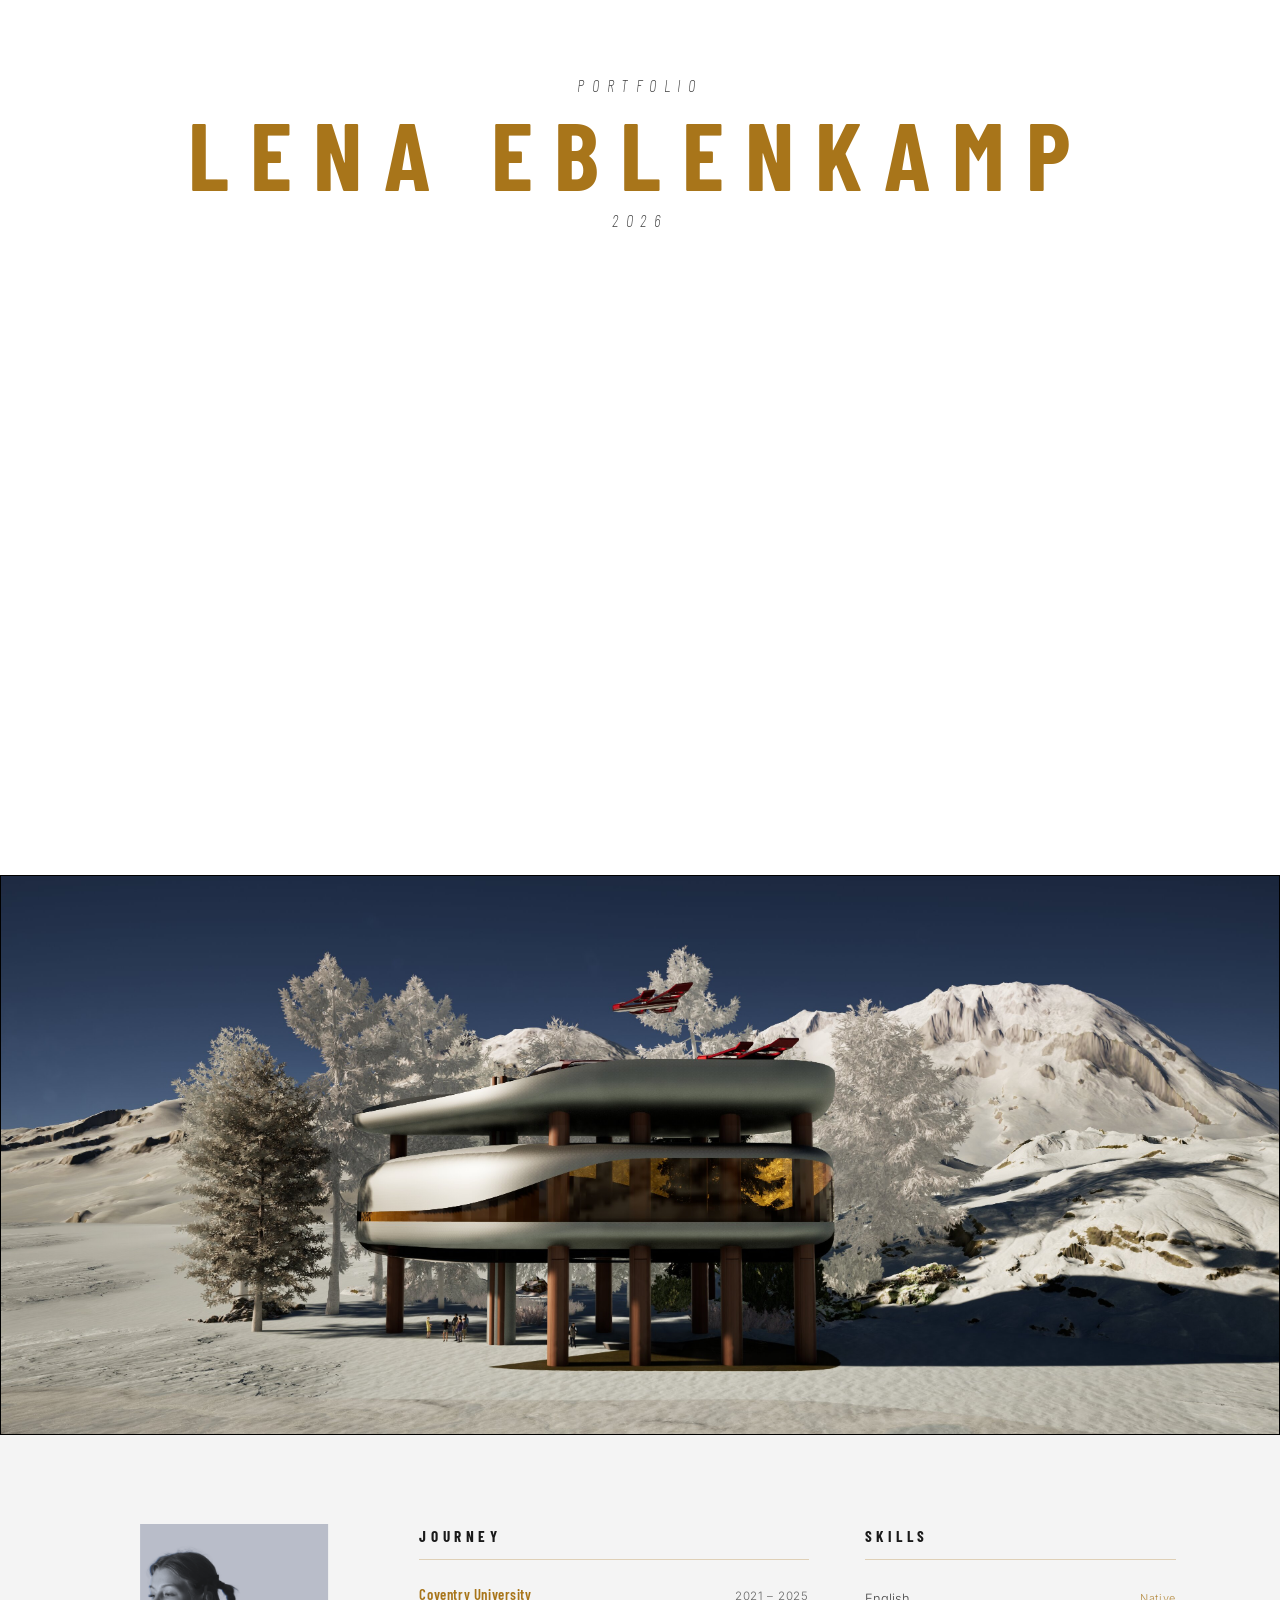
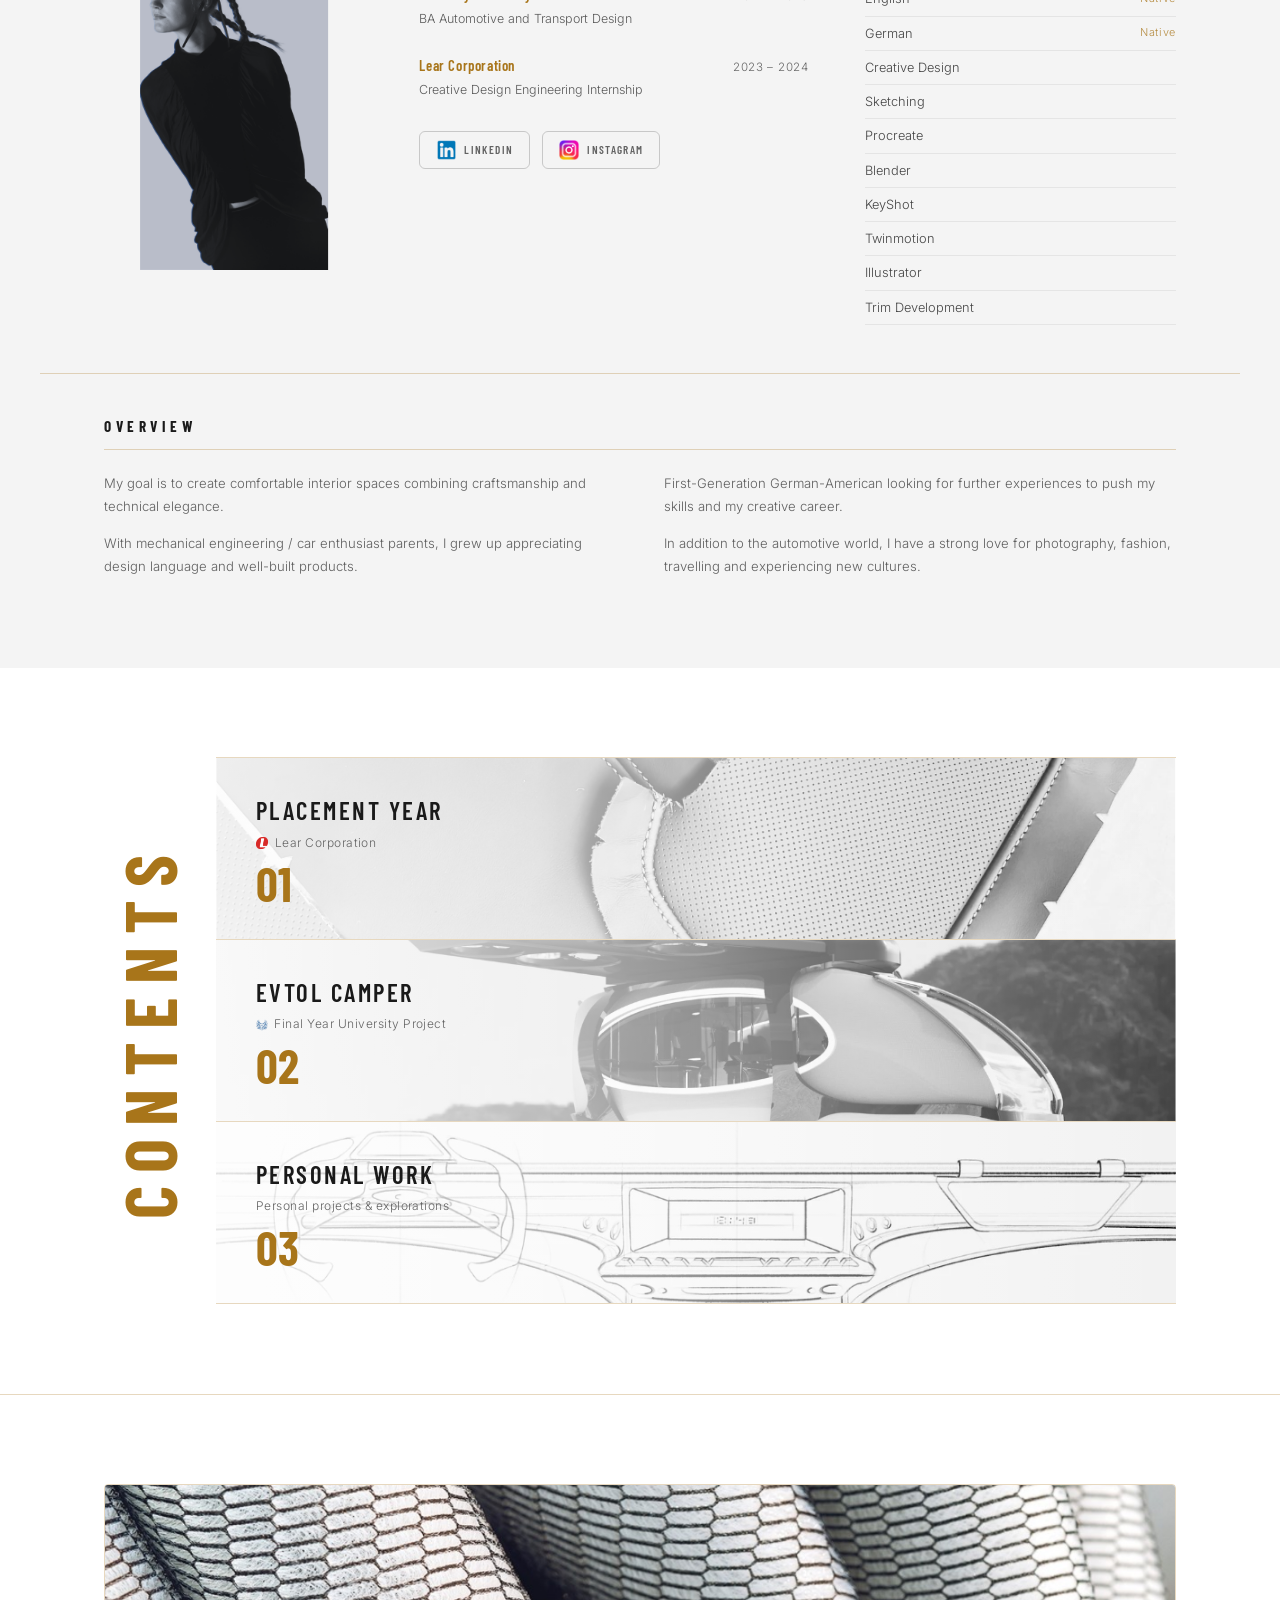
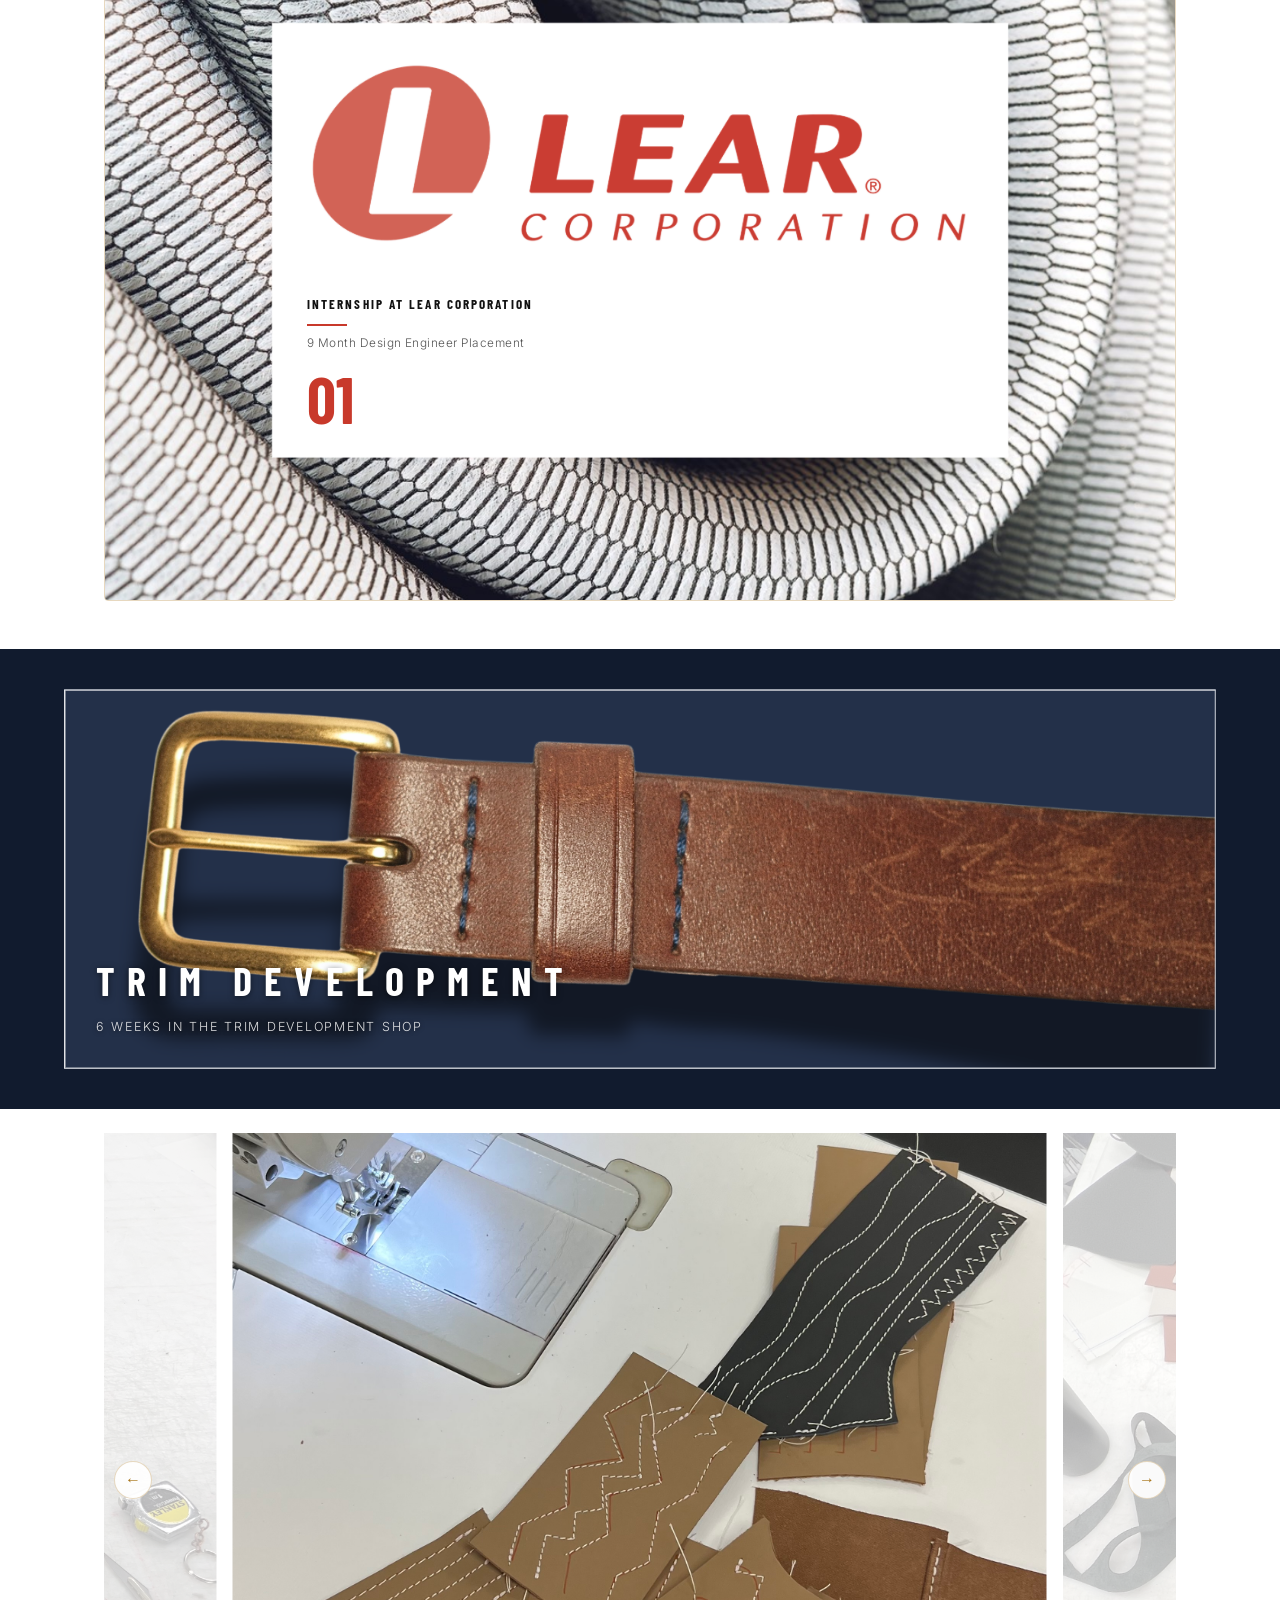
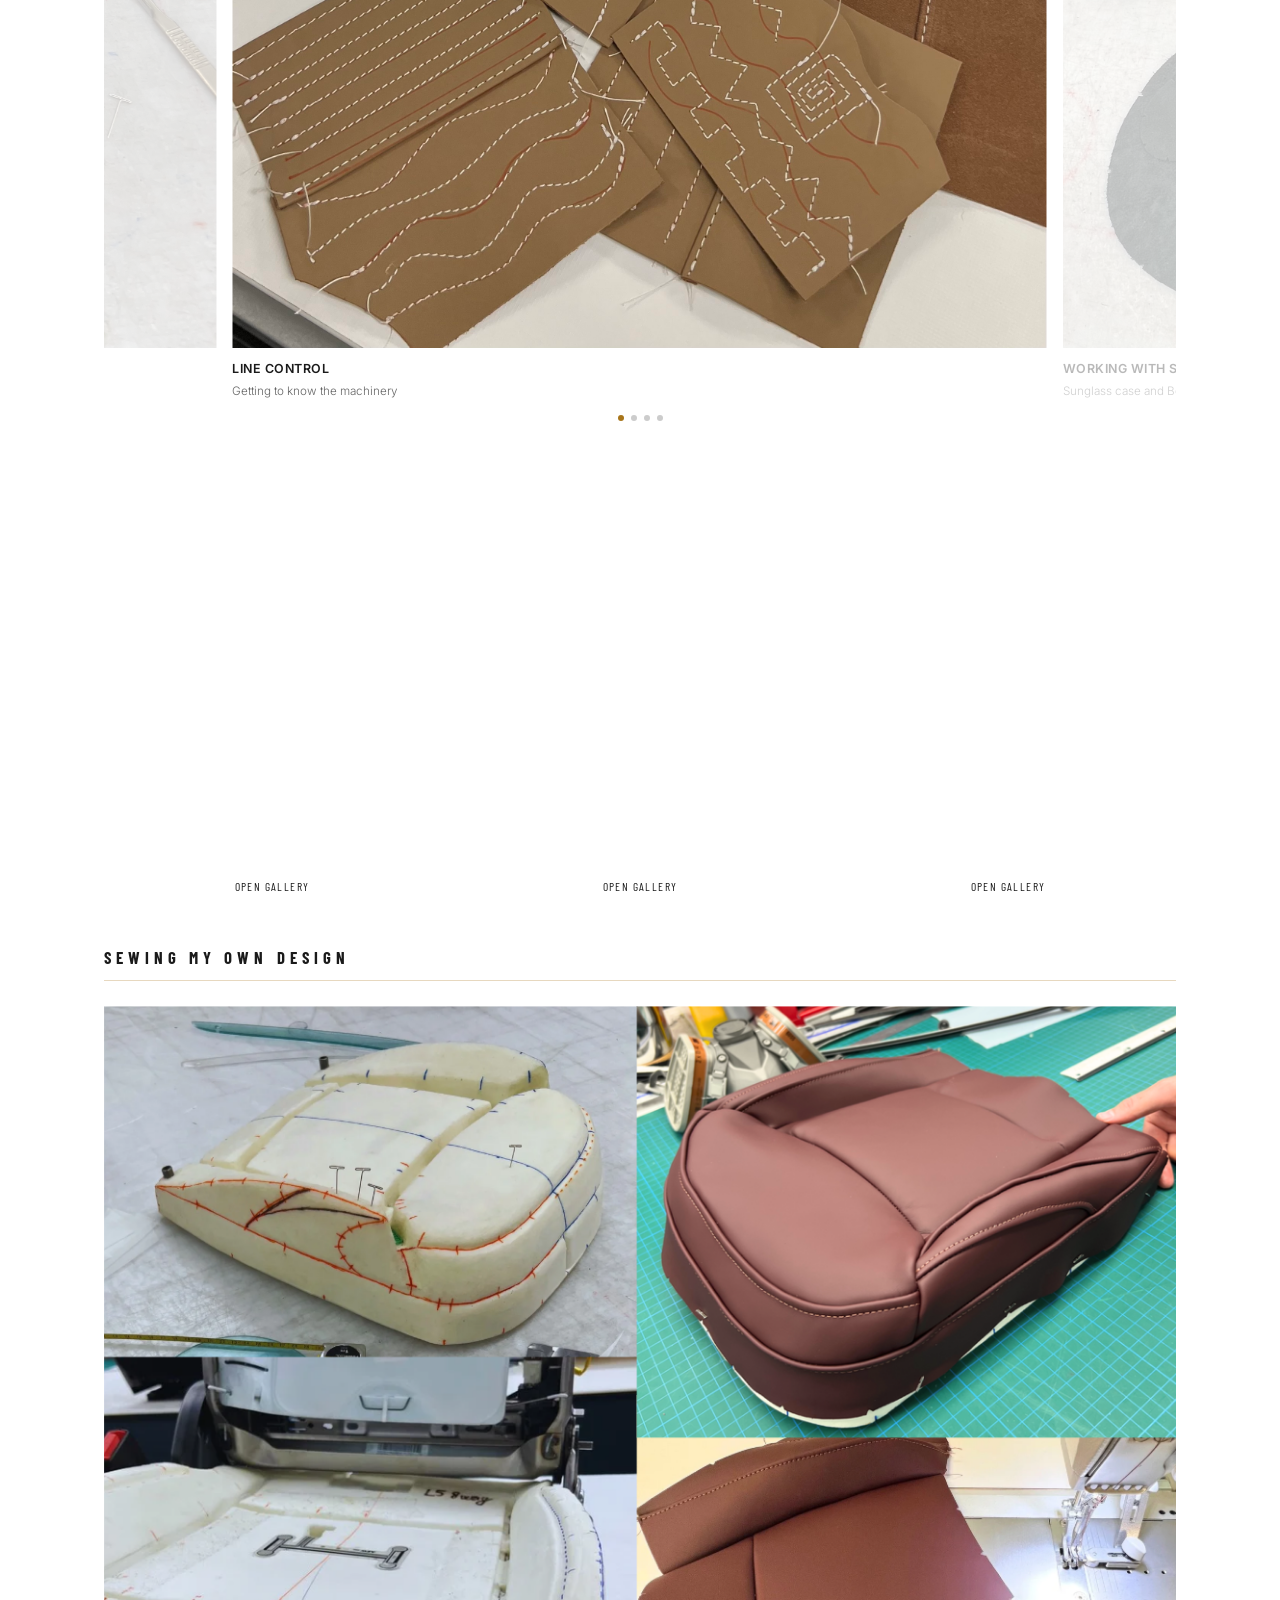
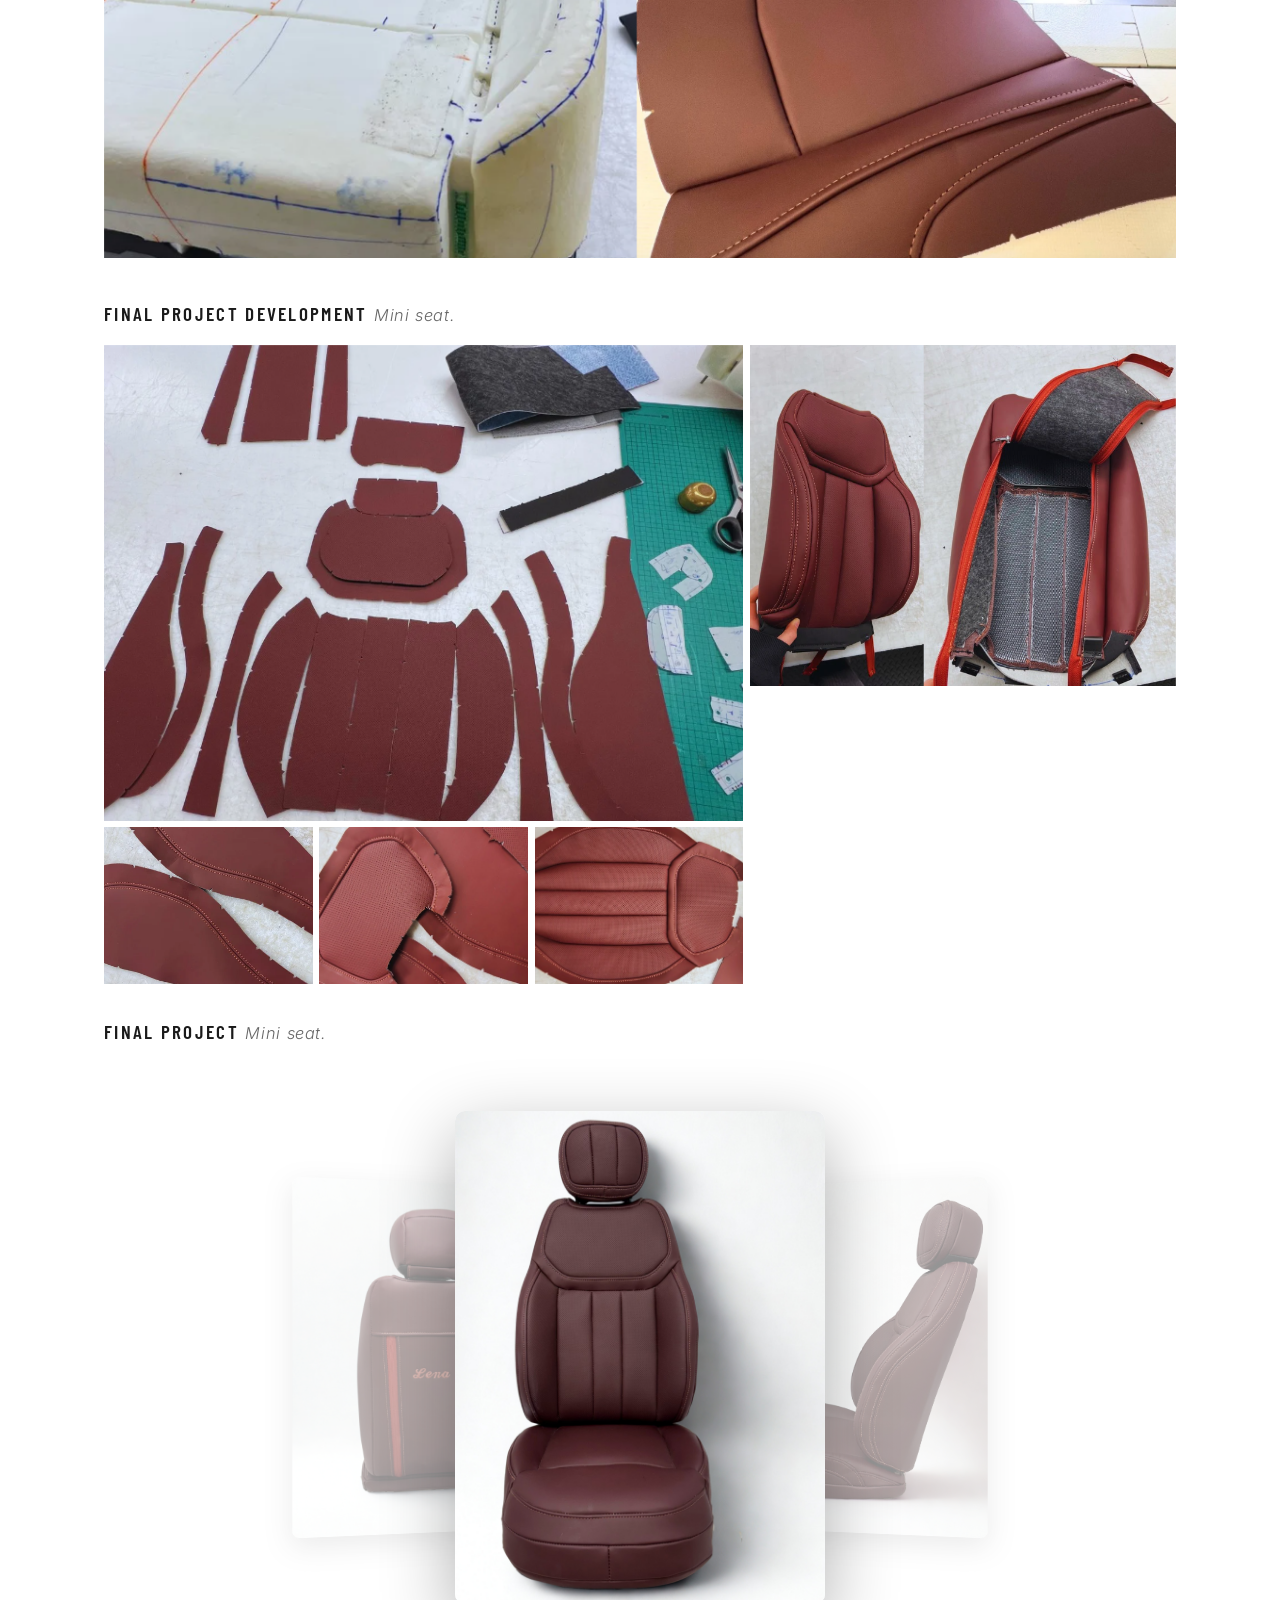
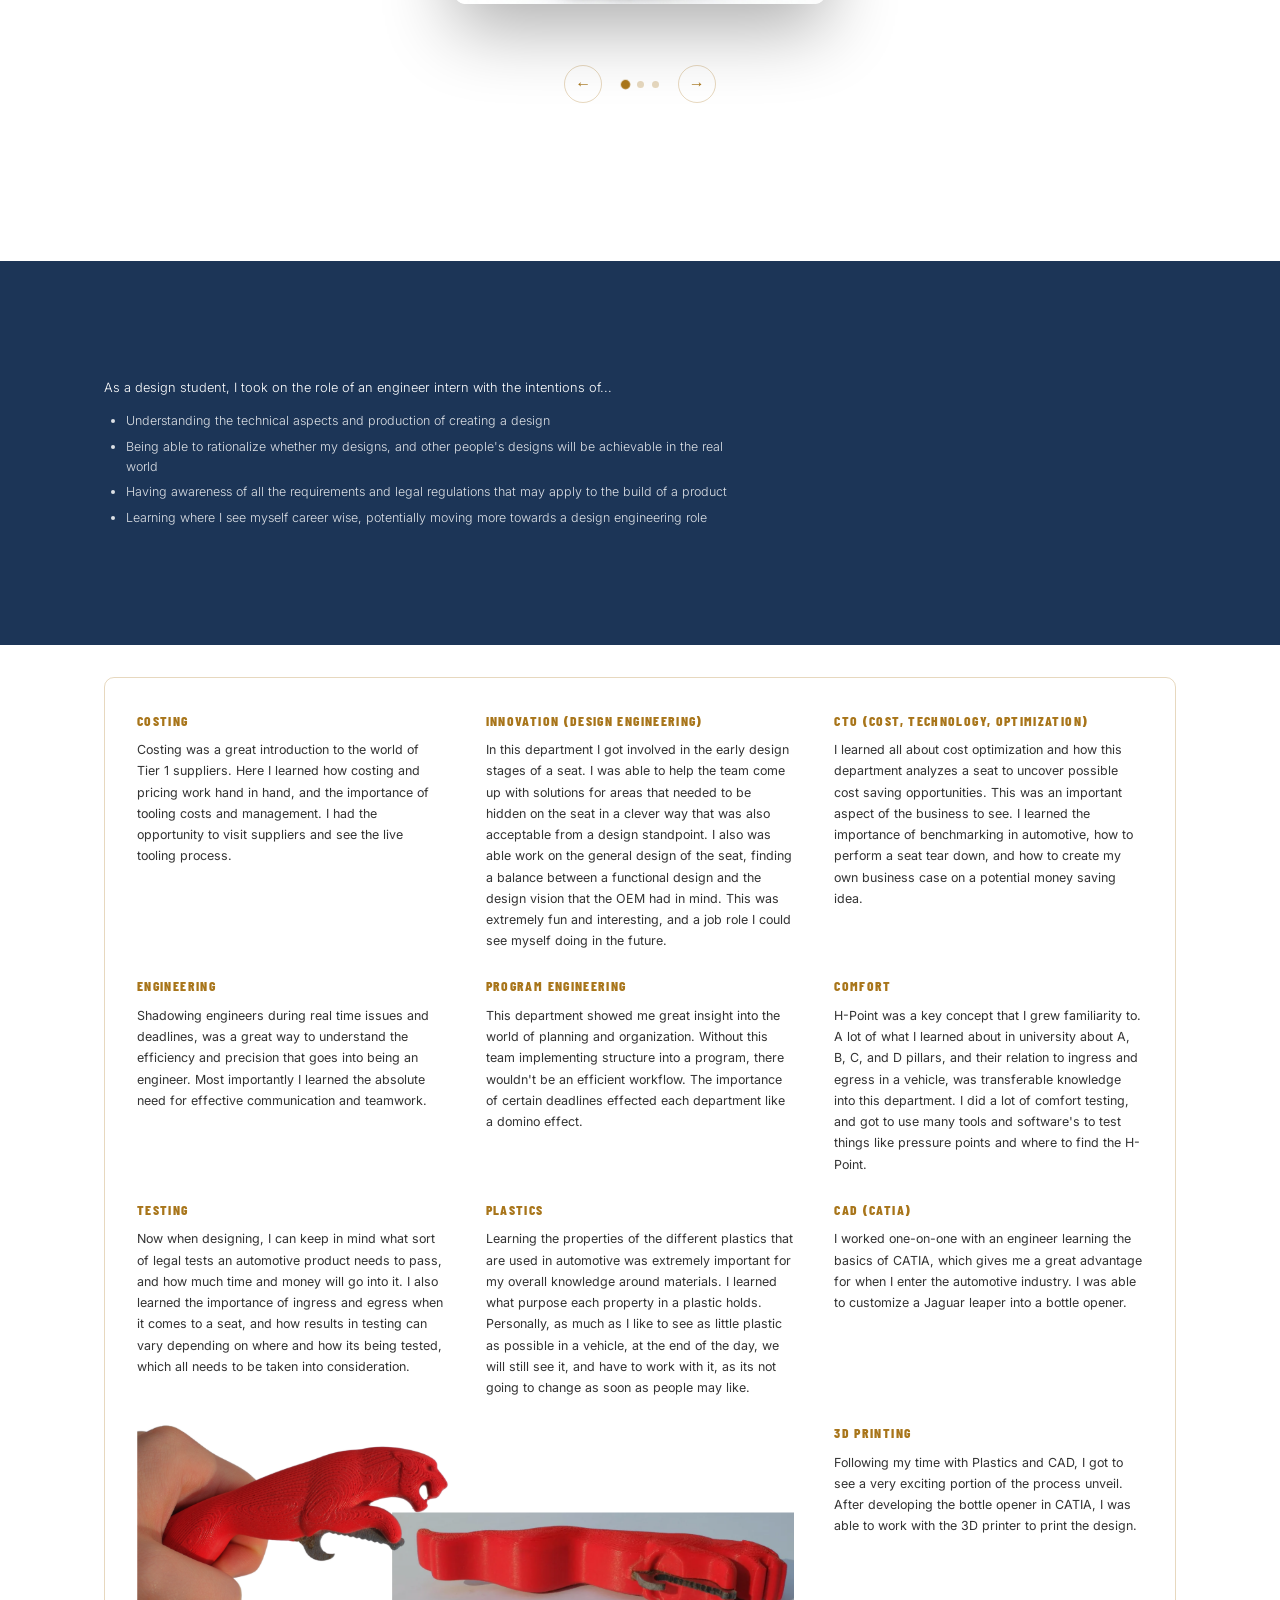
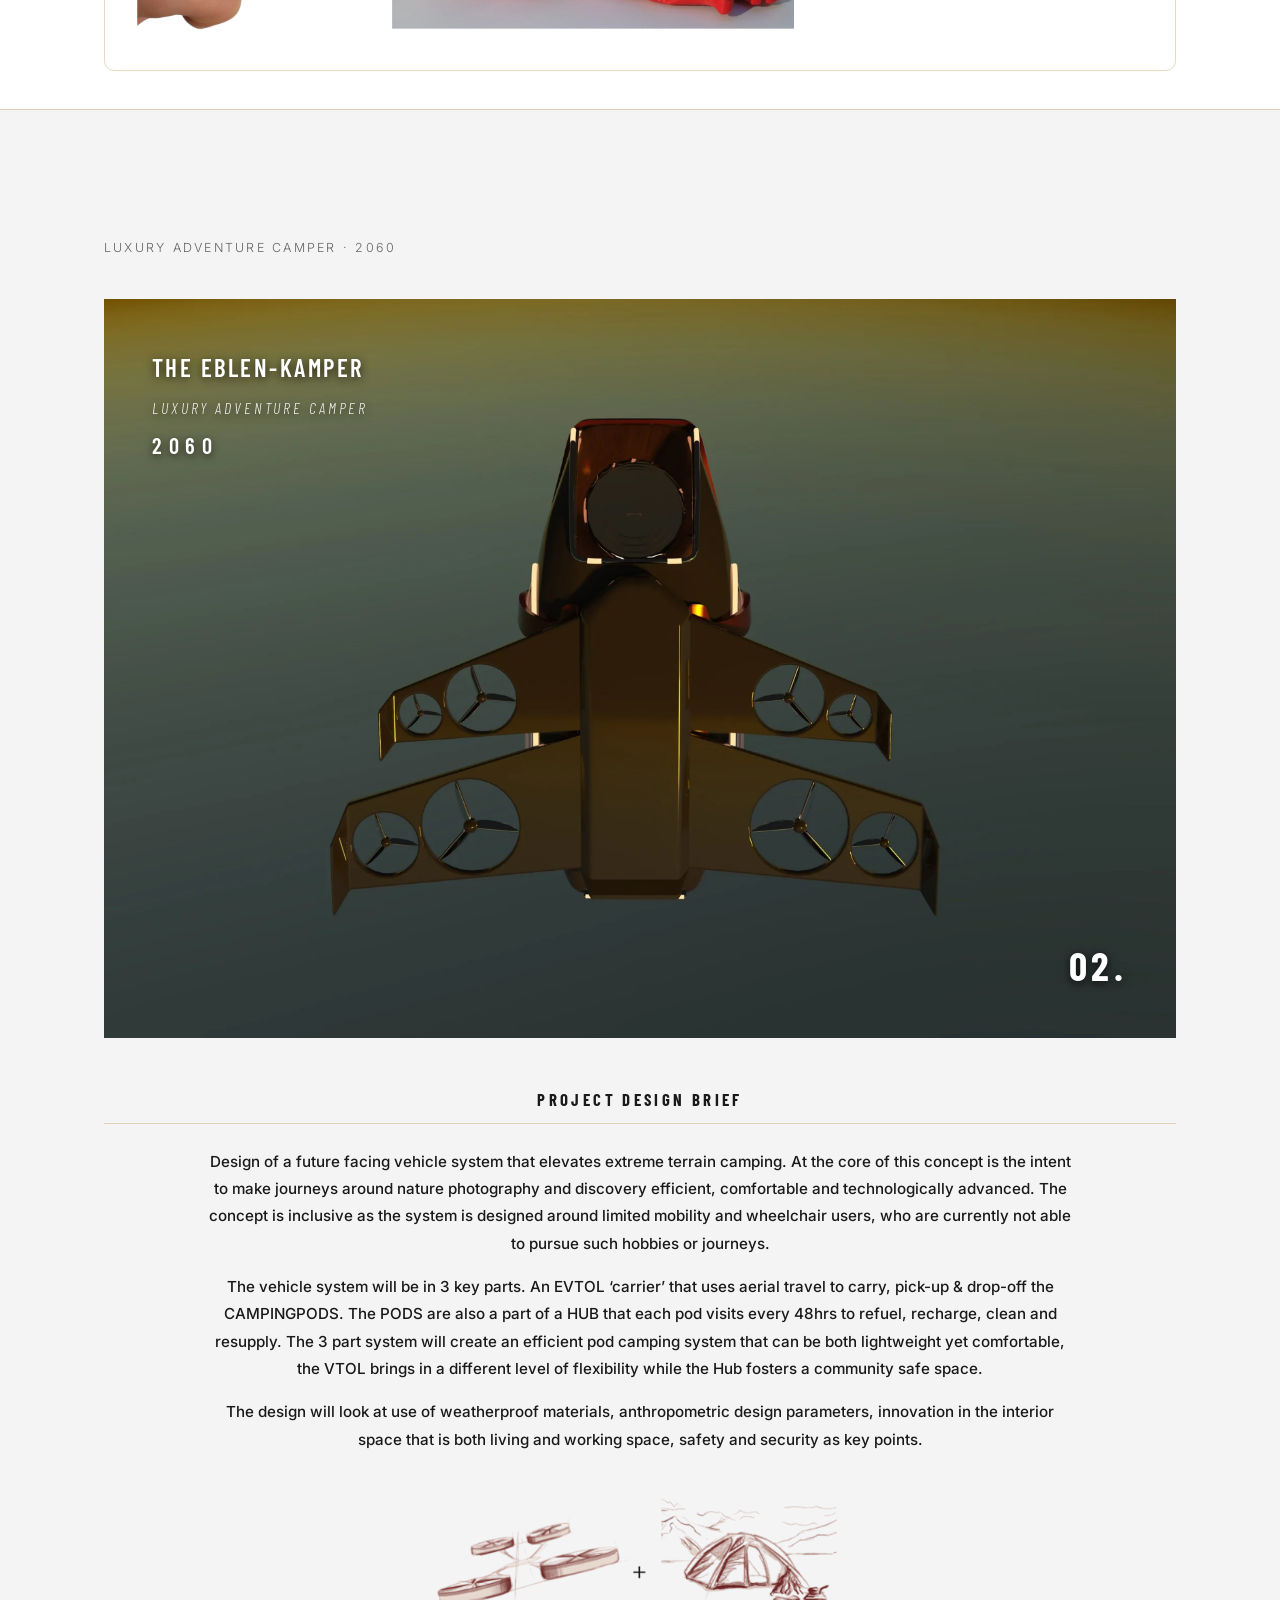
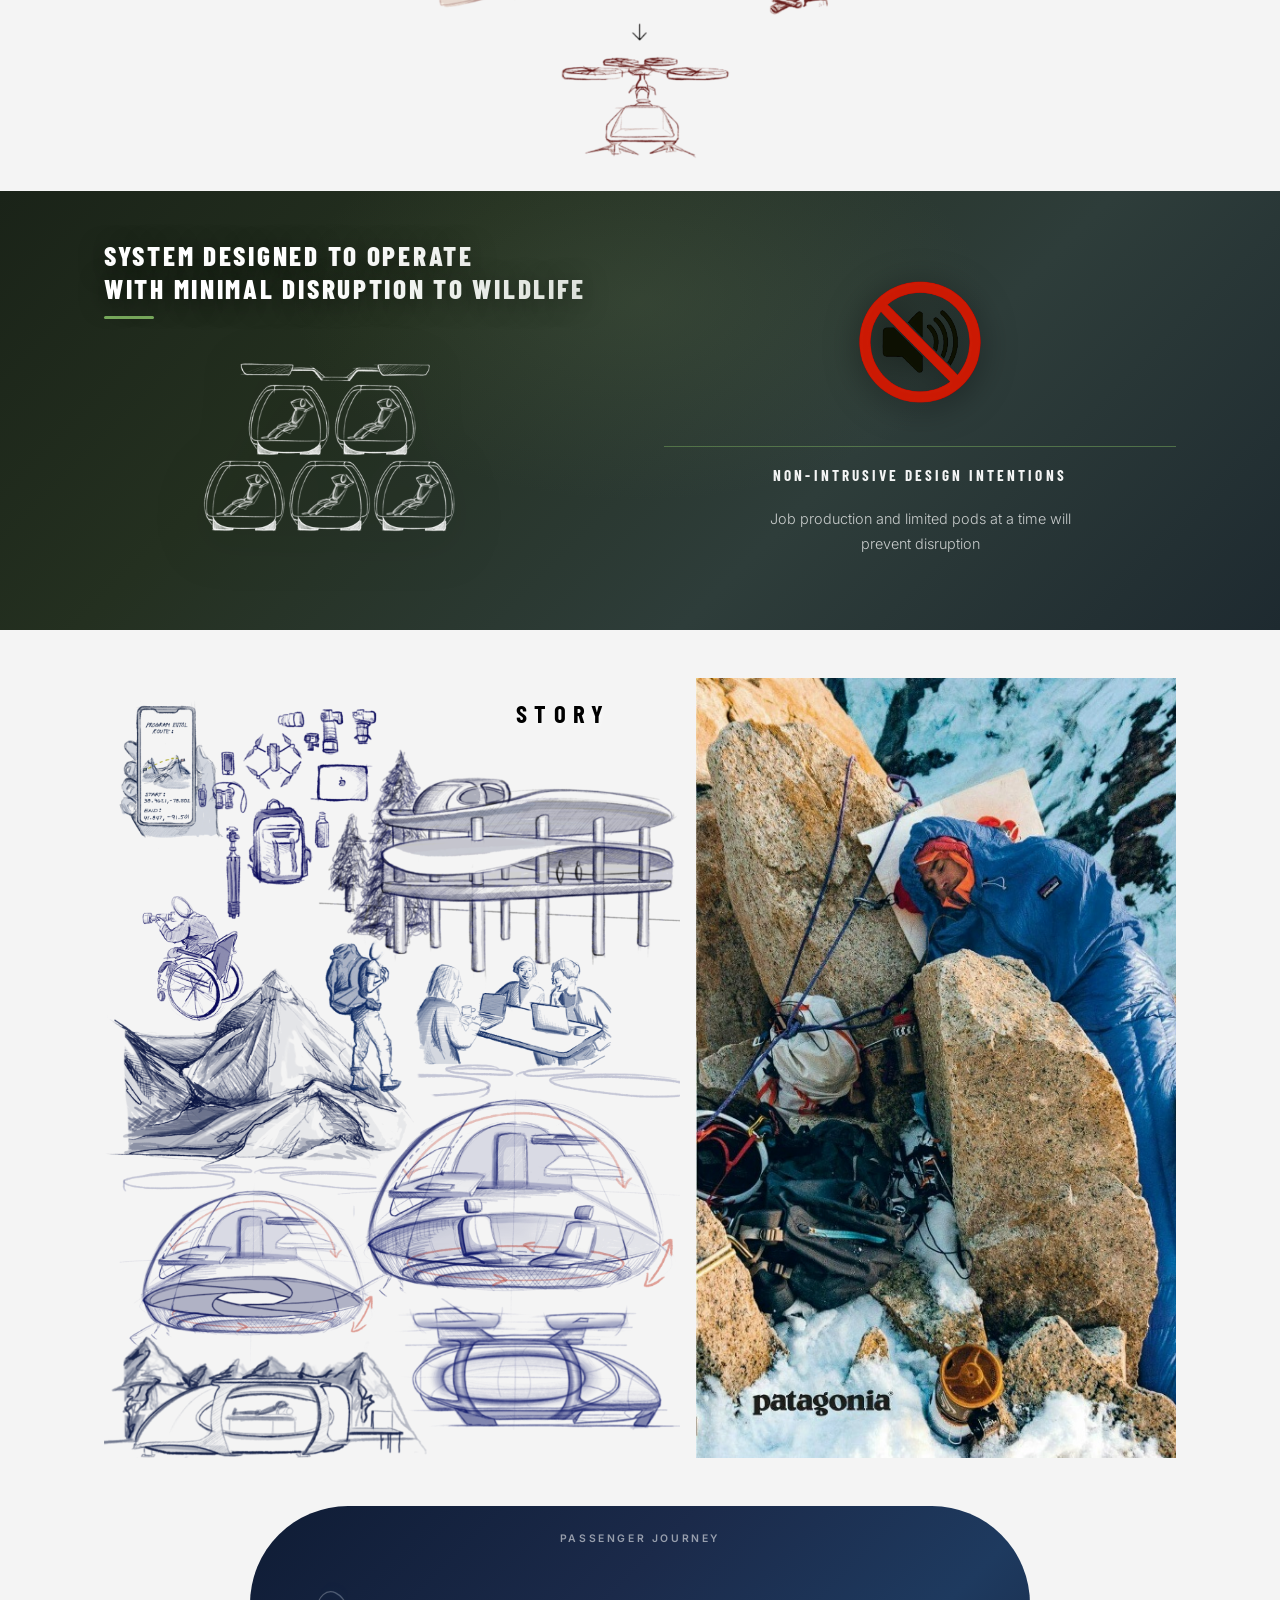
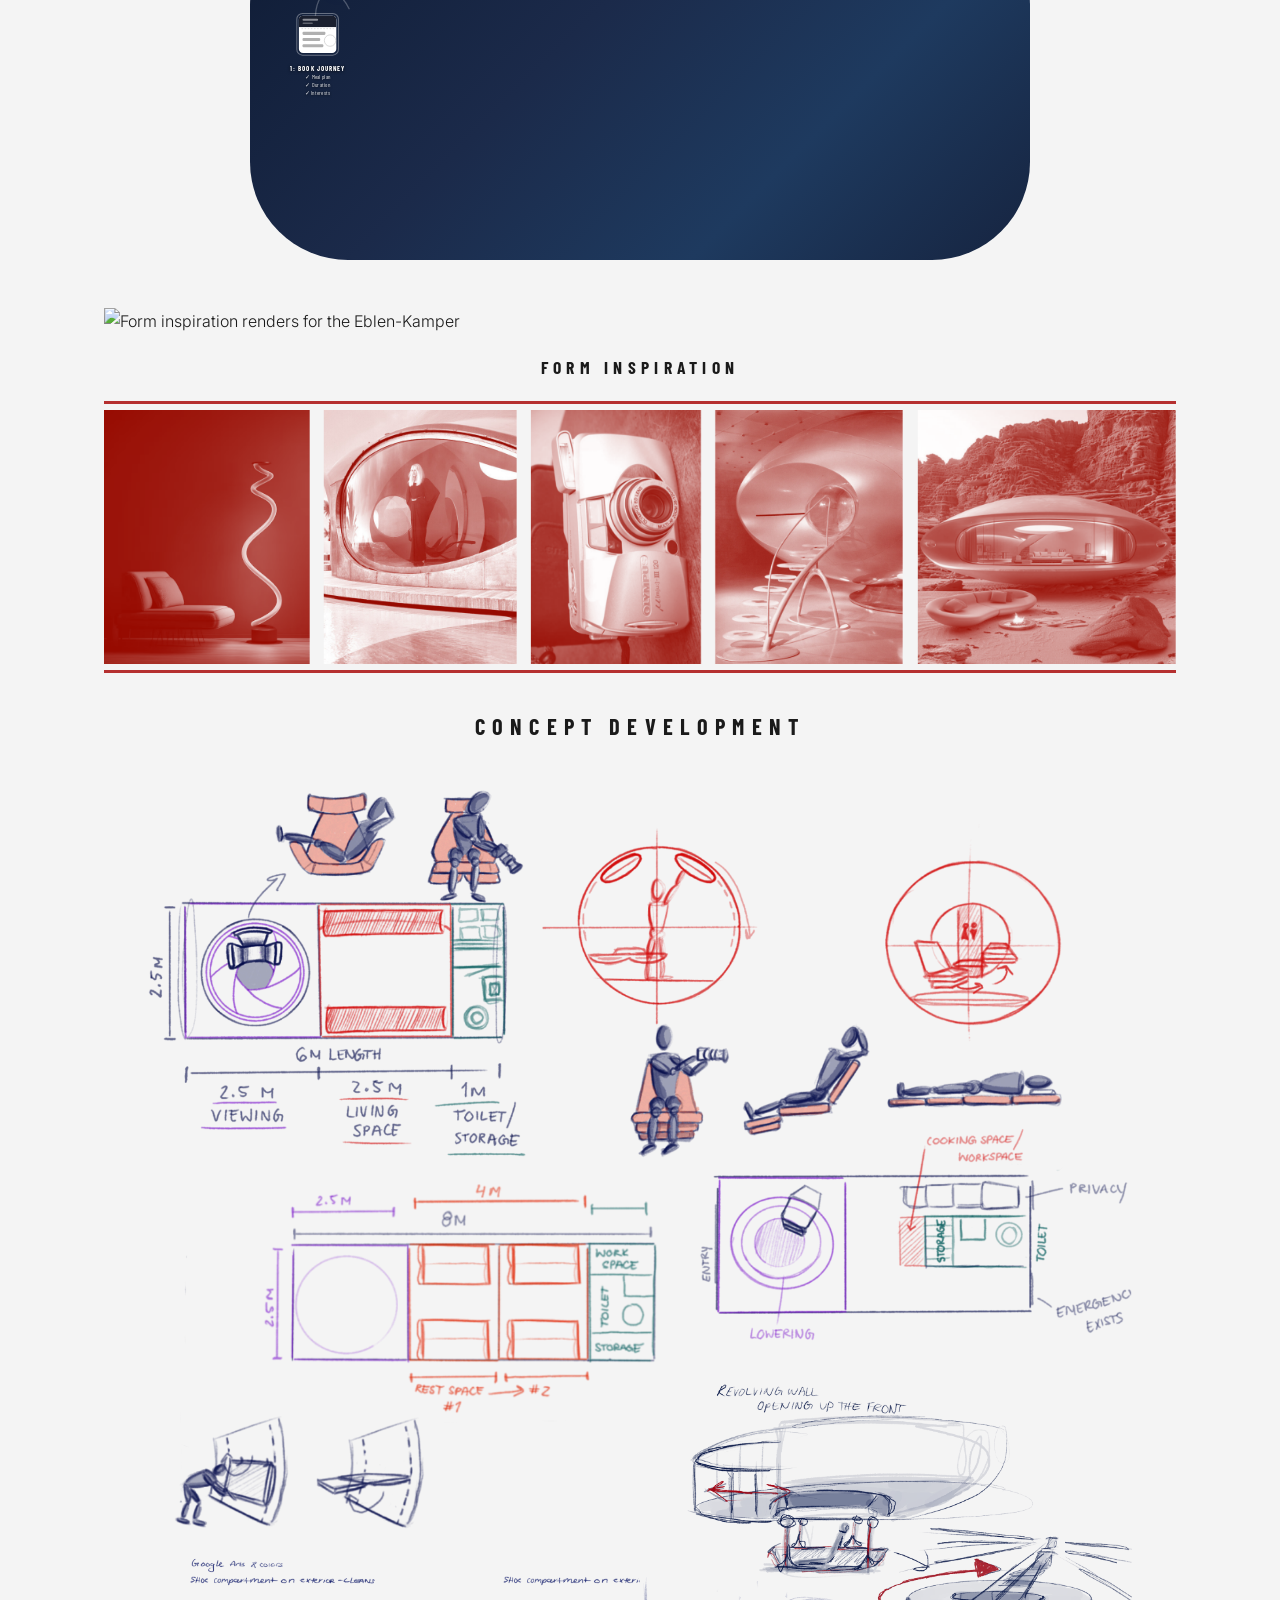
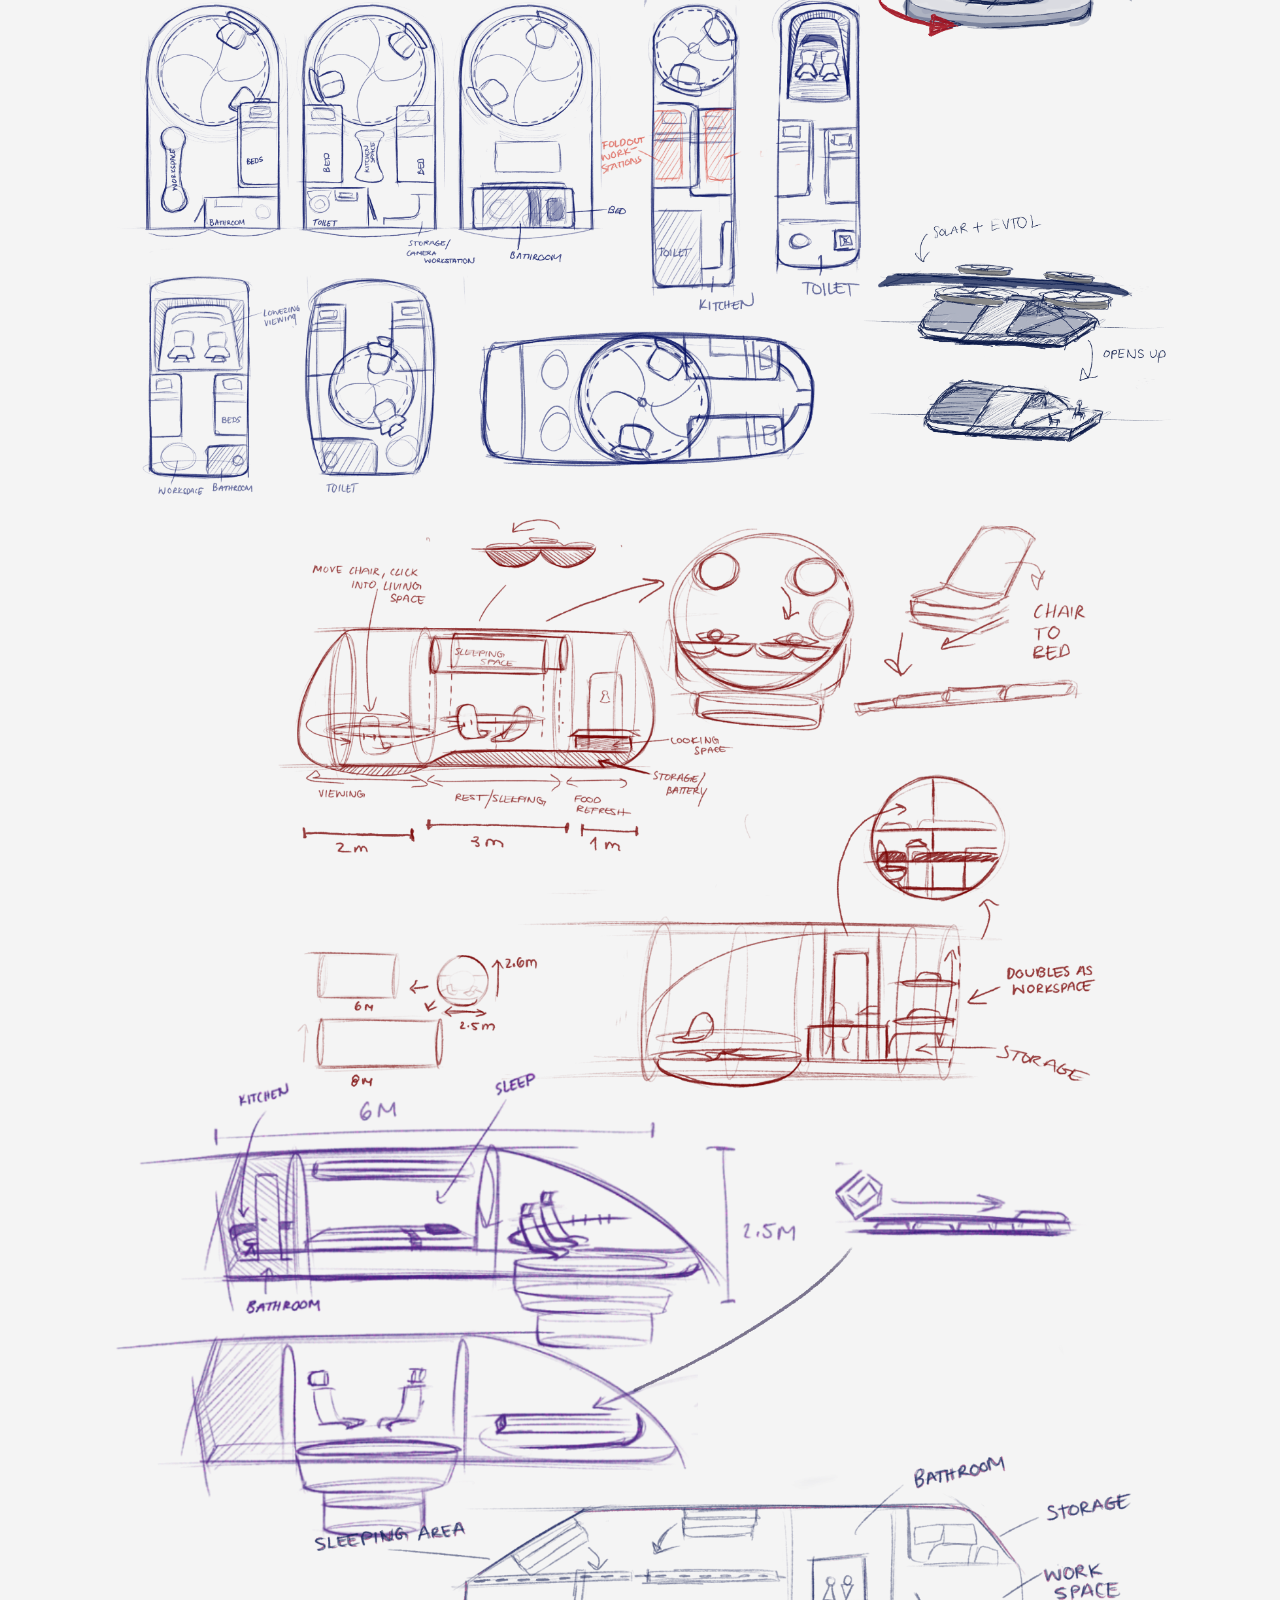
==== commit ab00c2ab: "interactive products" ====
--- a/index.html
+++ b/index.html
@@ -947,12 +947,42 @@
         </div>
 
         <div class="pw-who-products">
-          <img src="Images/project-03-personal/audi/breville-Photoroom.png" alt="Breville">
-          <img src="Images/project-03-personal/audi/speaker-Photoroom.png" alt="Speaker">
-          <img src="Images/project-03-personal/audi/watch-Photoroom.png" alt="Watch">
-          <img src="Images/project-03-personal/audi/recorrd payer.png" alt="Record player">
-          <img src="Images/project-03-personal/audi/leica.png" alt="Leica">
-          <img src="Images/project-03-personal/audi/386840-02.png" alt="Product">
+          <div class="who-card">
+            <div class="who-card-inner">
+              <img src="Images/project-03-personal/audi/breville-Photoroom.png" alt="Breville">
+              <span class="who-card-label">For the curious</span>
+            </div>
+          </div>
+          <div class="who-card">
+            <div class="who-card-inner">
+              <img src="Images/project-03-personal/audi/speaker-Photoroom.png" alt="Speaker">
+              <span class="who-card-label">For those who see under the skin</span>
+            </div>
+          </div>
+          <div class="who-card">
+            <div class="who-card-inner">
+              <img src="Images/project-03-personal/audi/watch-Photoroom.png" alt="Watch">
+              <span class="who-card-label">For the admirers</span>
+            </div>
+          </div>
+          <div class="who-card">
+            <div class="who-card-inner">
+              <img src="Images/project-03-personal/audi/recorrd payer.png" alt="Record player">
+              <span class="who-card-label">For those who ask why</span>
+            </div>
+          </div>
+          <div class="who-card">
+            <div class="who-card-inner">
+              <img src="Images/project-03-personal/audi/leica.png" alt="Leica">
+              <span class="who-card-label">For those who crave technical satisfaction</span>
+            </div>
+          </div>
+          <div class="who-card">
+            <div class="who-card-inner">
+              <img src="Images/project-03-personal/audi/386840-02.png" alt="Product">
+              <span class="who-card-label">For those who value functionality and convenience</span>
+            </div>
+          </div>
         </div>
 
       </div>
--- a/css/styles.css
+++ b/css/styles.css
@@ -2418,26 +2418,116 @@
 }
 
 .pw-who-products {
+  display: grid;
+  grid-template-columns: repeat(6, 1fr);
+  padding: 2px 0 0;
+}
+
+/* Card — base + entrance state */
+.who-card {
+  position: relative;
+  perspective: 900px;
+  cursor: pointer;
+  opacity: 0;
+  transform: translateY(28px);
+  transition: opacity 0.65s ease, transform 0.65s ease;
+}
+
+.who-card:nth-child(1) { transition-delay: 0.04s; }
+.who-card:nth-child(2) { transition-delay: 0.11s; }
+.who-card:nth-child(3) { transition-delay: 0.18s; }
+.who-card:nth-child(4) { transition-delay: 0.25s; }
+.who-card:nth-child(5) { transition-delay: 0.32s; }
+.who-card:nth-child(6) { transition-delay: 0.39s; }
+
+.who-card.is-visible {
+  opacity: 1;
+  transform: translateY(0);
+}
+
+/* Card inner — holds the 3D tilt */
+.who-card-inner {
+  position: relative;
+  width: 100%;
+  aspect-ratio: 4 / 5;
+  background: #0d0d0d;
   display: flex;
   align-items: center;
-  justify-content: flex-start;
-  gap: 1.5rem;
-  padding: 1.5rem 0 0;
+  justify-content: center;
+  overflow: hidden;
+  transform-style: preserve-3d;
+  transition: transform 0.12s ease;
+  border-right: 1px solid rgba(255,255,255,0.05);
+}
+
+.who-card:last-child .who-card-inner {
+  border-right: none;
+}
+
+/* Snap back with a spring when leaving */
+.who-card:not(:hover) .who-card-inner {
+  transition: transform 0.55s cubic-bezier(0.34, 1.4, 0.64, 1);
+}
+
+/* Product image */
+.who-card-inner img {
+  width: 72%;
+  height: 72%;
+  object-fit: contain;
+  display: block;
   filter: grayscale(100%);
-}
-
-.pw-who-products img {
-  height: 100px;
-  width: auto;
-  object-fit: contain;
-  display: block;
-  flex-shrink: 0;
+  transition: filter 0.55s ease, transform 0.55s ease;
+}
+
+.who-card:hover .who-card-inner img {
+  filter: grayscale(0%);
+  transform: scale(1.06);
+}
+
+/* Audience label — slides up from below */
+.who-card-label {
+  position: absolute;
+  bottom: 0;
+  left: 0;
+  right: 0;
+  background: rgba(10, 10, 10, 0.9);
+  color: rgba(255, 255, 255, 0.82);
+  font-family: var(--font-body);
+  font-size: 0.6rem;
+  letter-spacing: 0.06em;
+  line-height: 1.5;
+  padding: 0.6rem 0.7rem 0.65rem;
+  transform: translateY(100%);
+  transition: transform 0.38s cubic-bezier(0.4, 0, 0.2, 1);
+}
+
+.who-card:hover .who-card-label {
+  transform: translateY(0);
+}
+
+/* Subtle top-edge glow on hover */
+.who-card-inner::after {
+  content: '';
+  position: absolute;
+  inset: 0;
+  border-top: 1px solid rgba(255,255,255,0);
+  transition: border-color 0.4s ease;
+  pointer-events: none;
+}
+
+.who-card:hover .who-card-inner::after {
+  border-top-color: rgba(255,255,255,0.18);
 }
 
 @media (max-width: 768px) {
   .pw-who-text-panel { position: static; width: 100%; }
-  .pw-who-products { flex-wrap: wrap; }
-  .pw-who-products img { height: 70px; }
+  .pw-who-products { grid-template-columns: repeat(3, 1fr); }
+  .who-card-inner { aspect-ratio: 1; }
+  .who-card-inner img { width: 65%; height: 65%; }
+}
+
+@media (max-width: 480px) {
+  .pw-who-products { grid-template-columns: repeat(2, 1fr); }
 }
 
 /* Storyboard section */
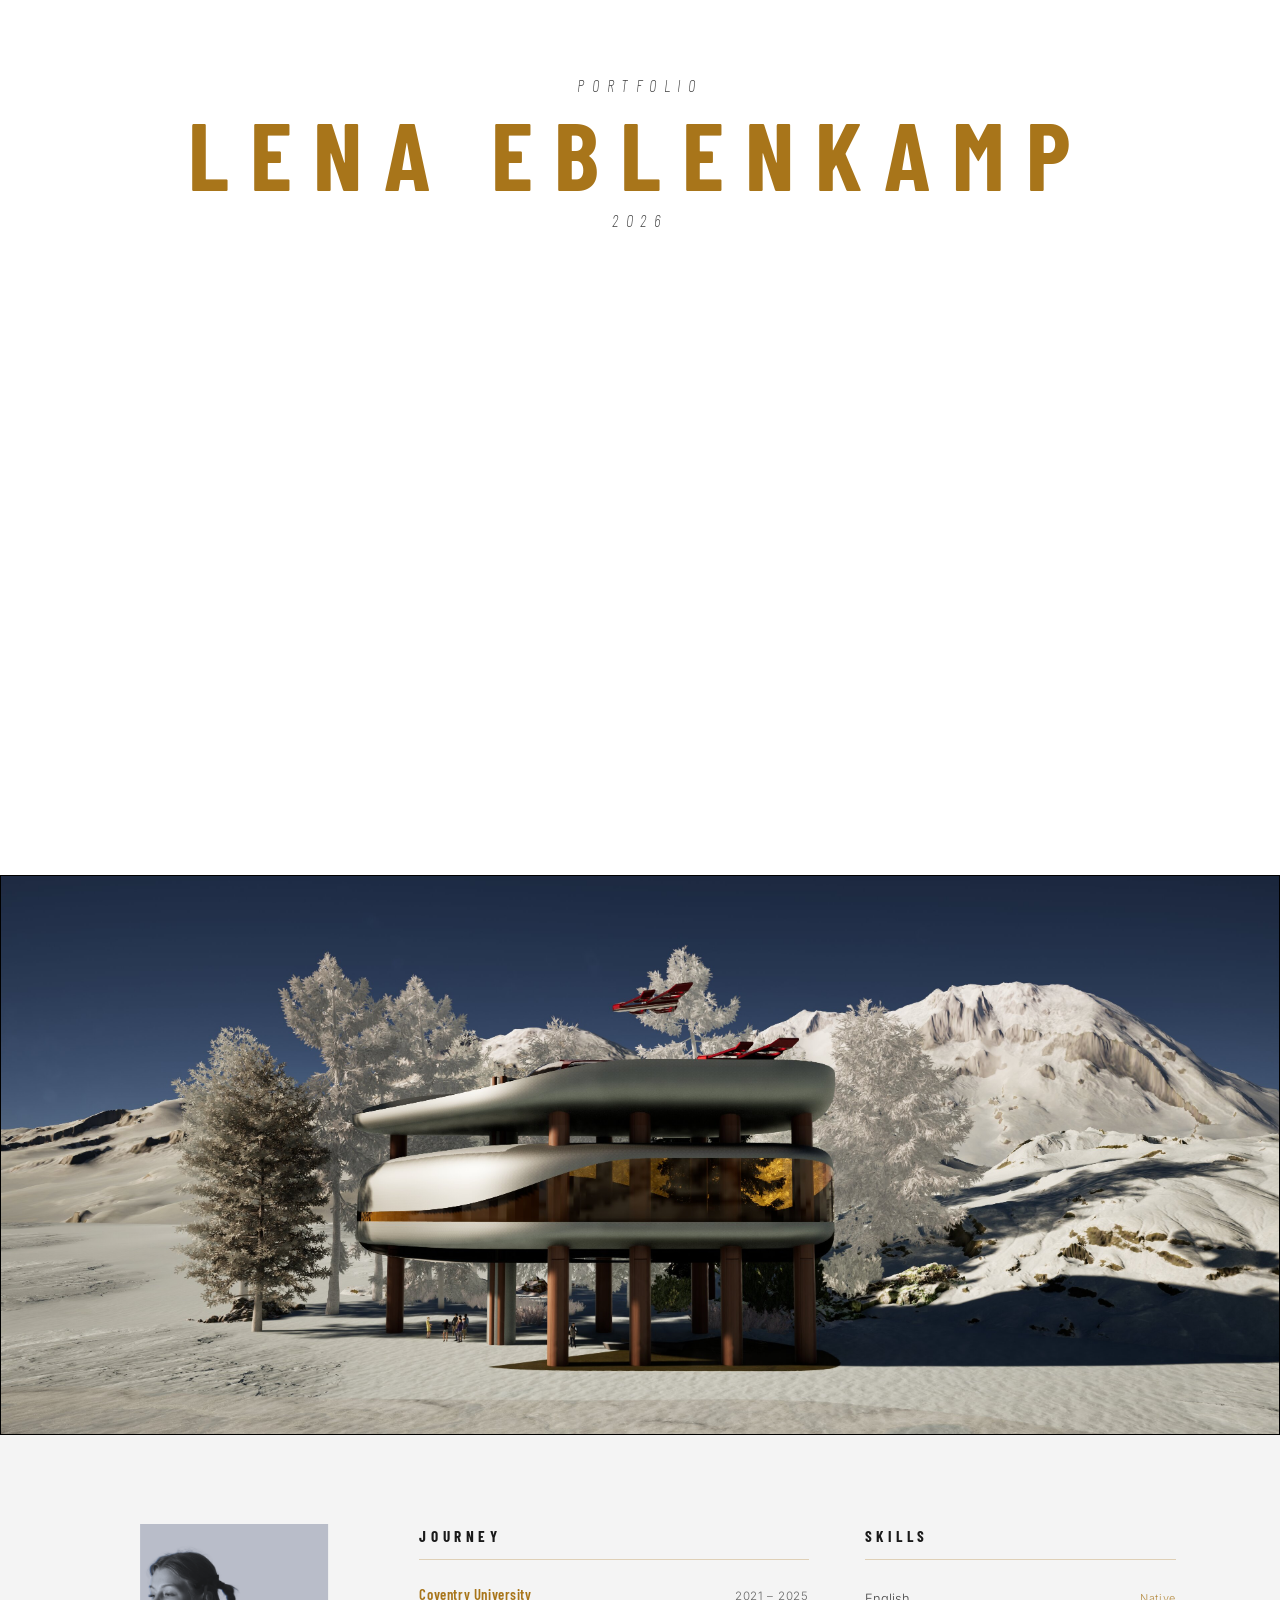
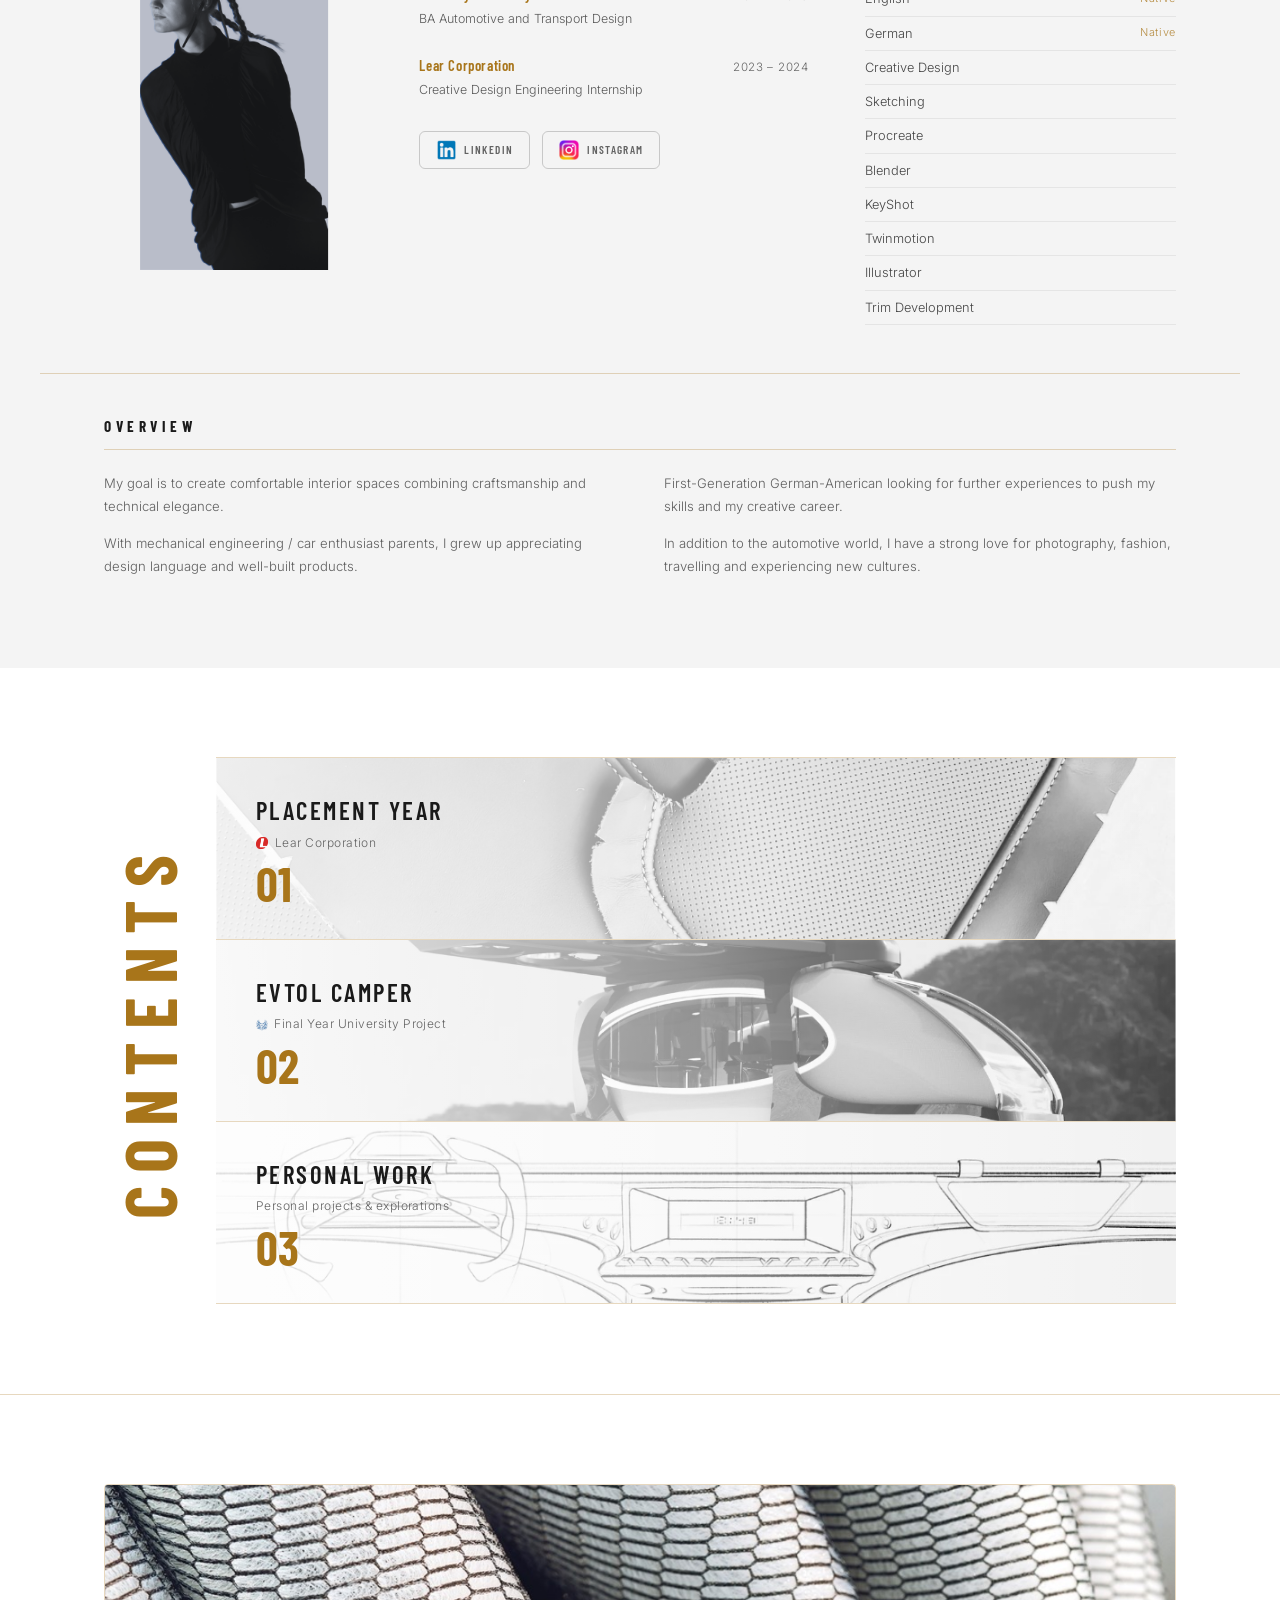
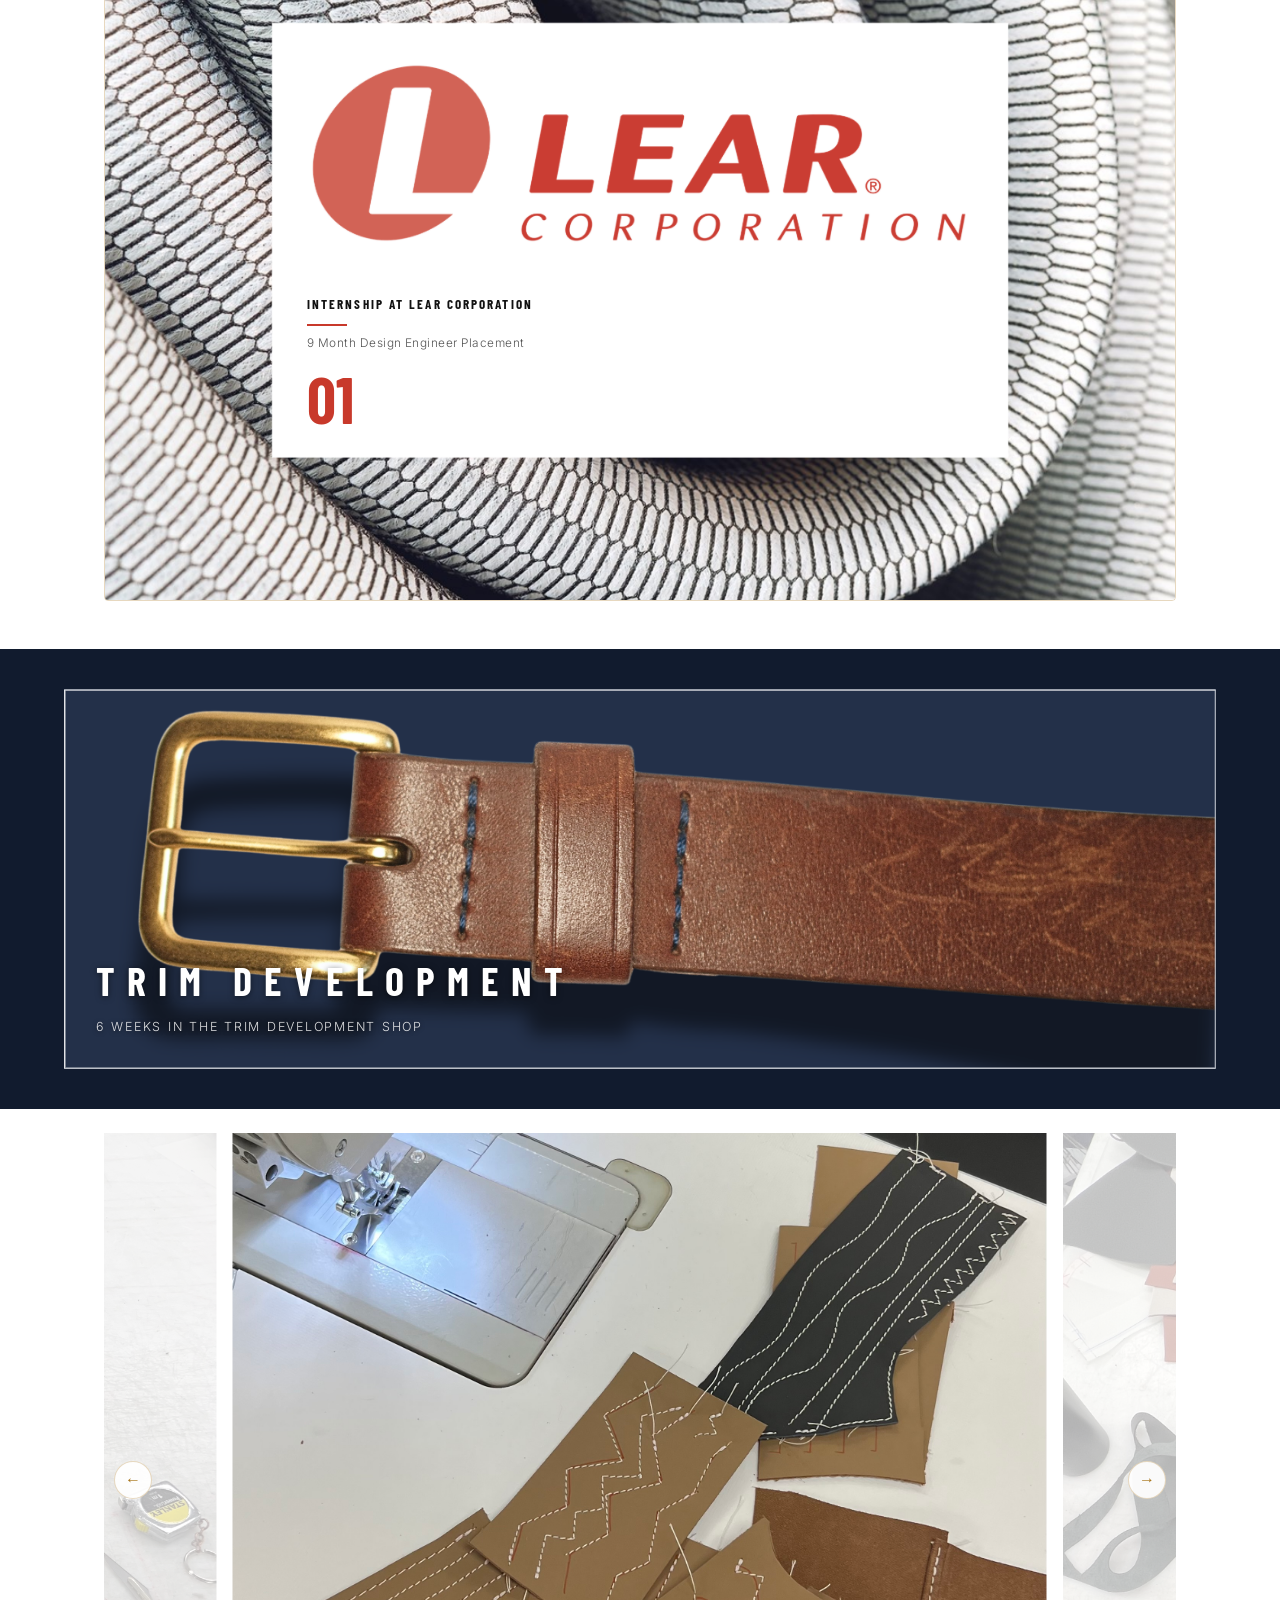
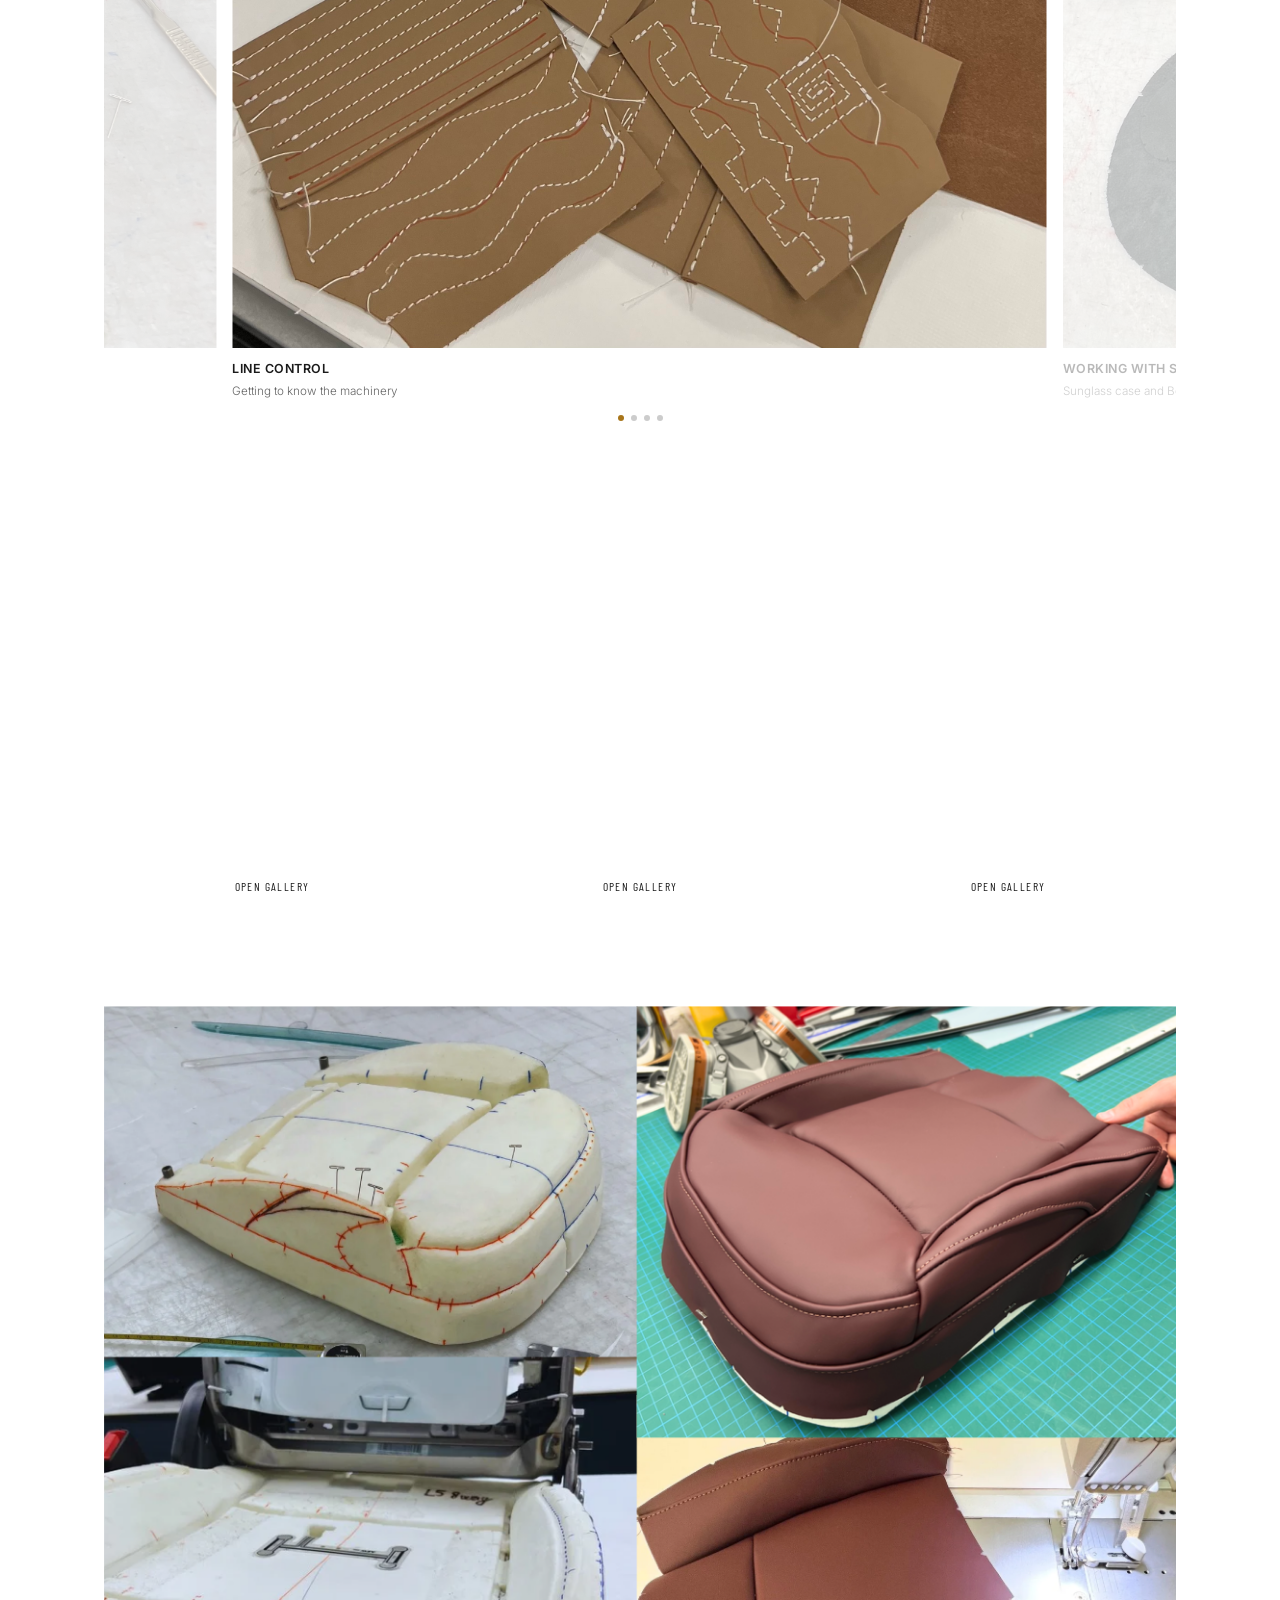
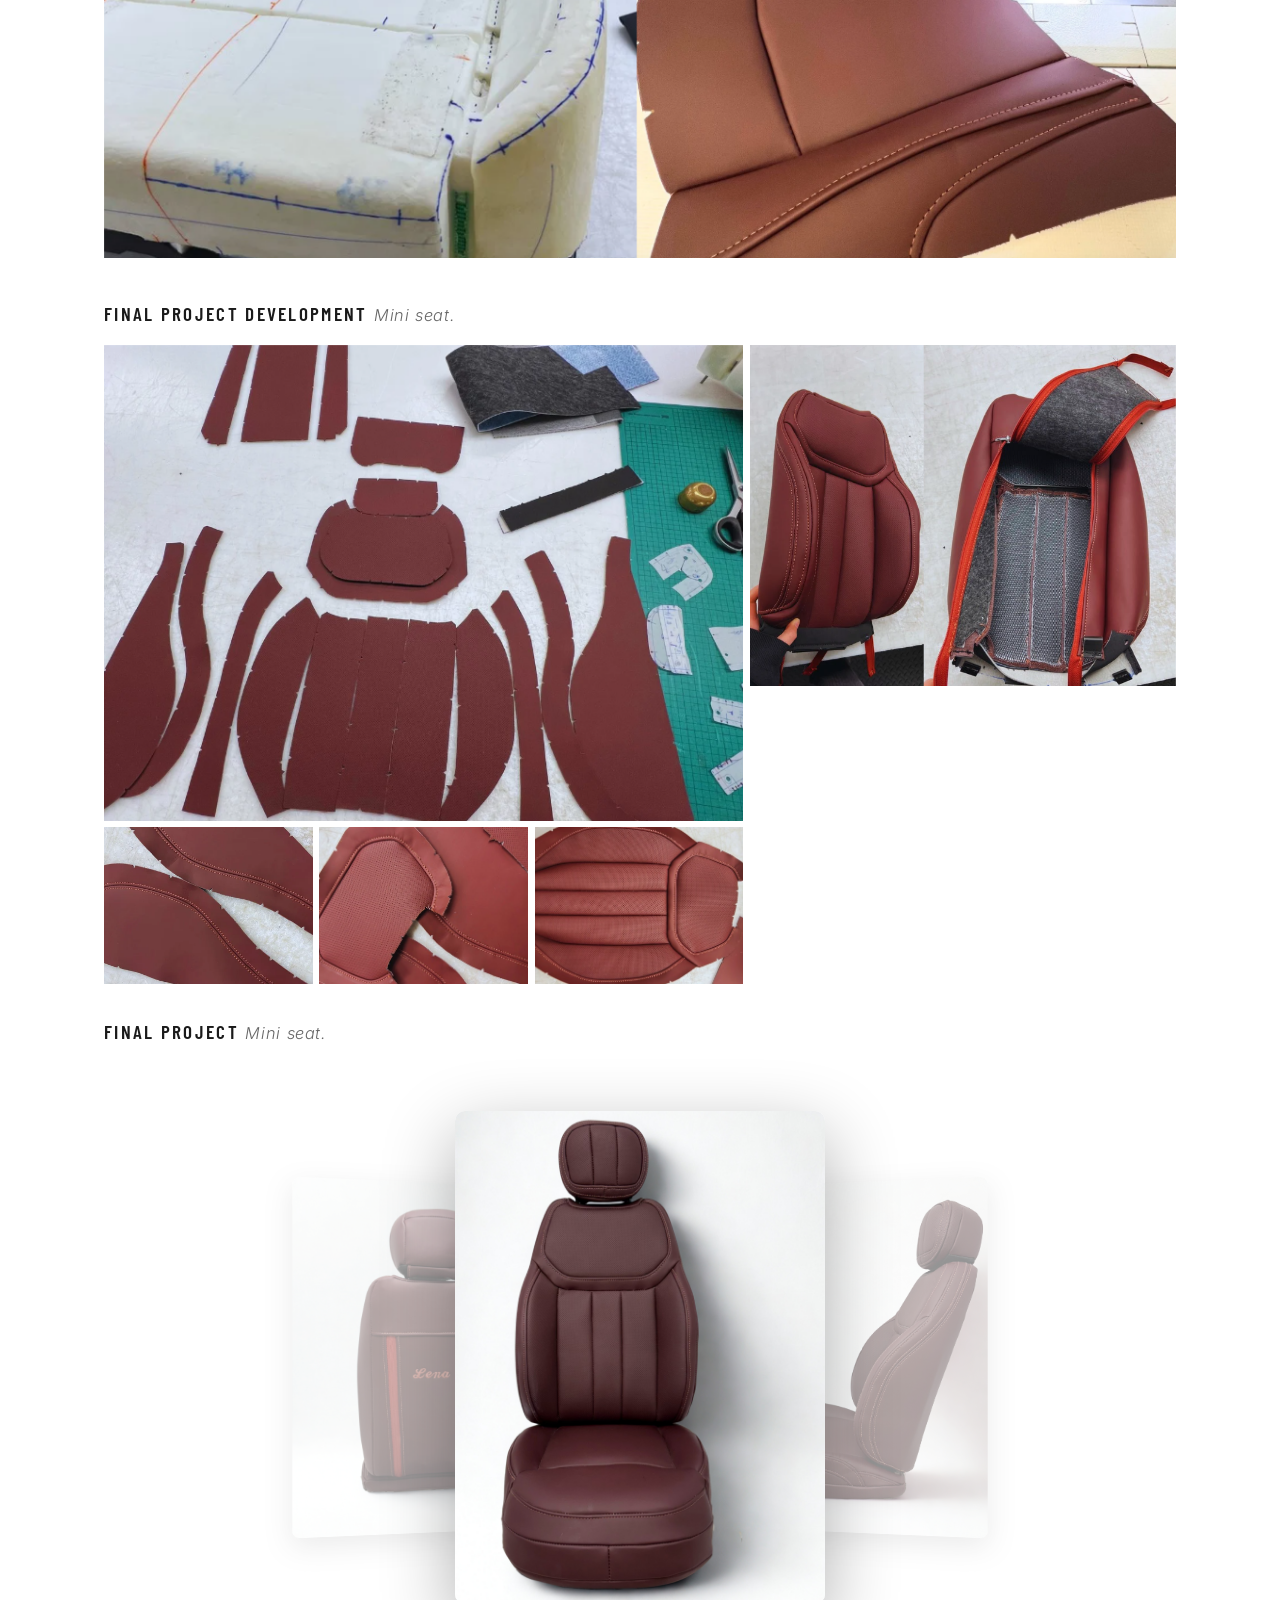
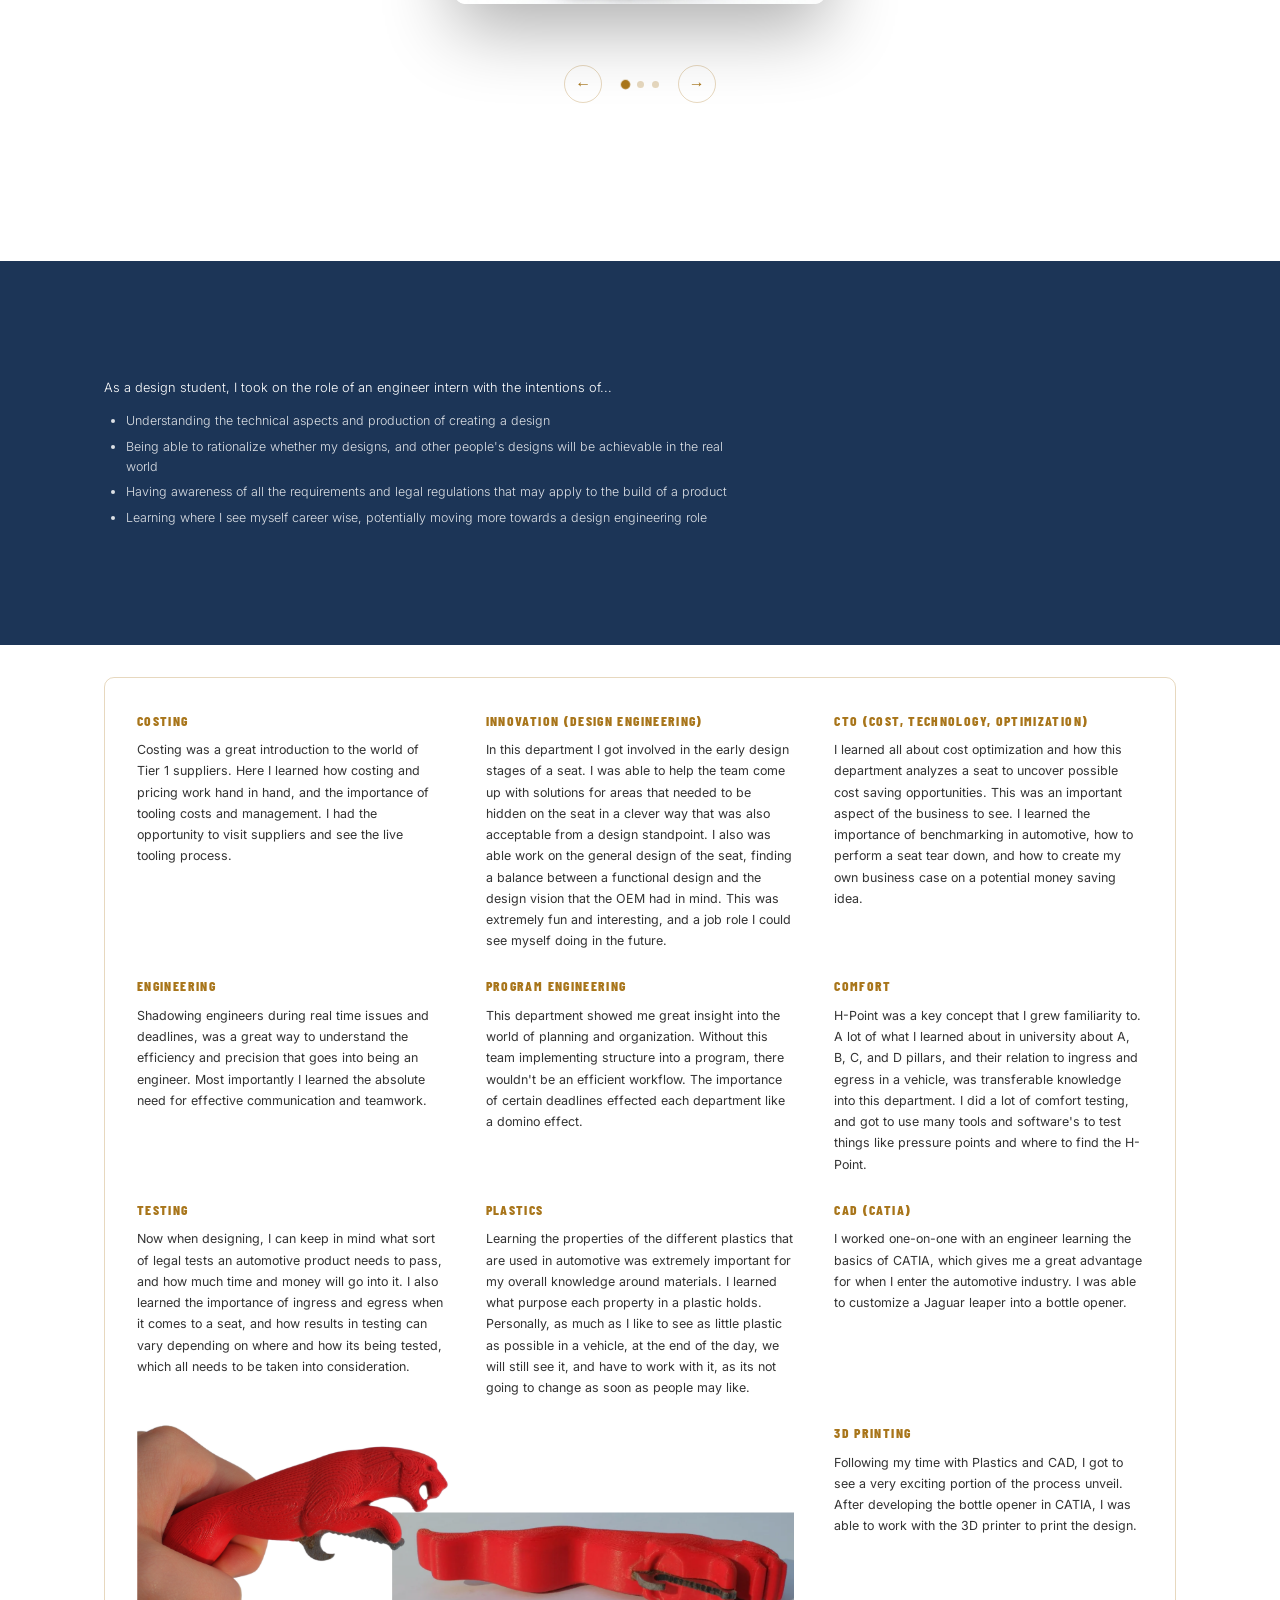
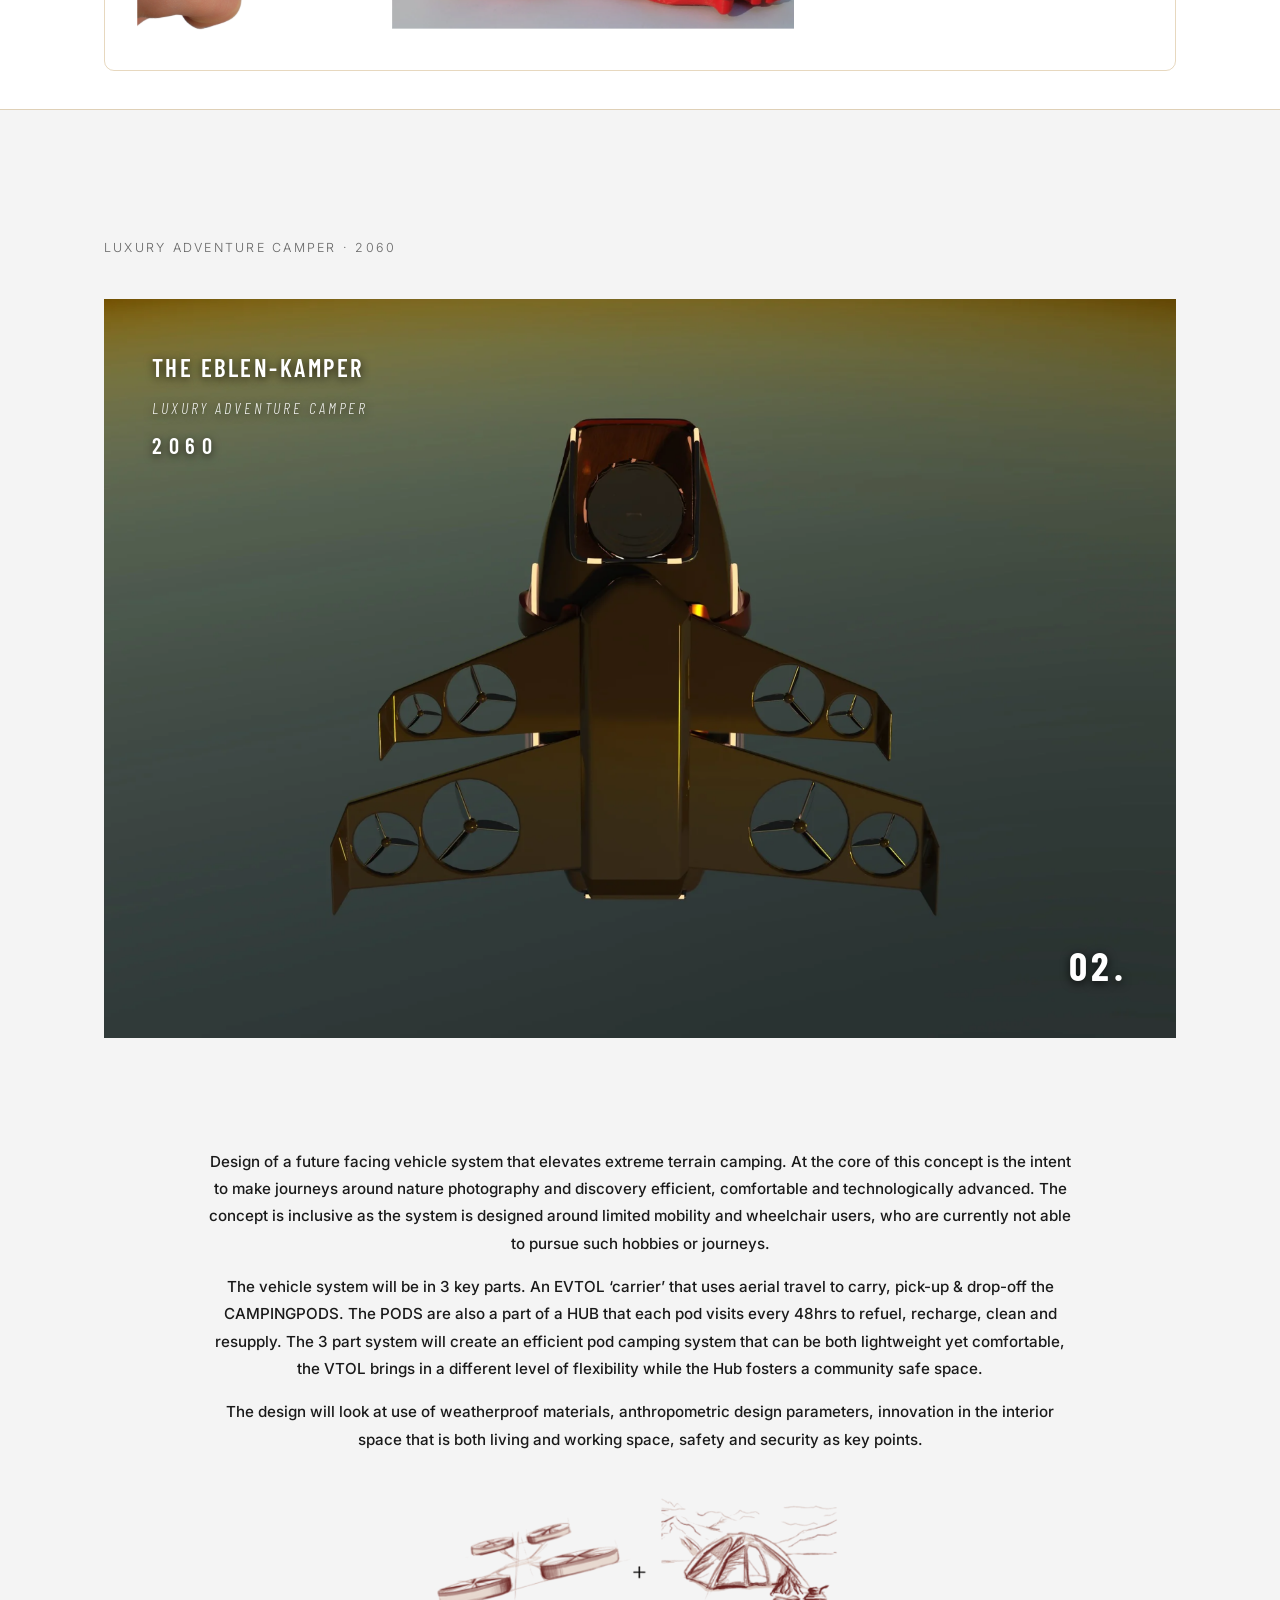
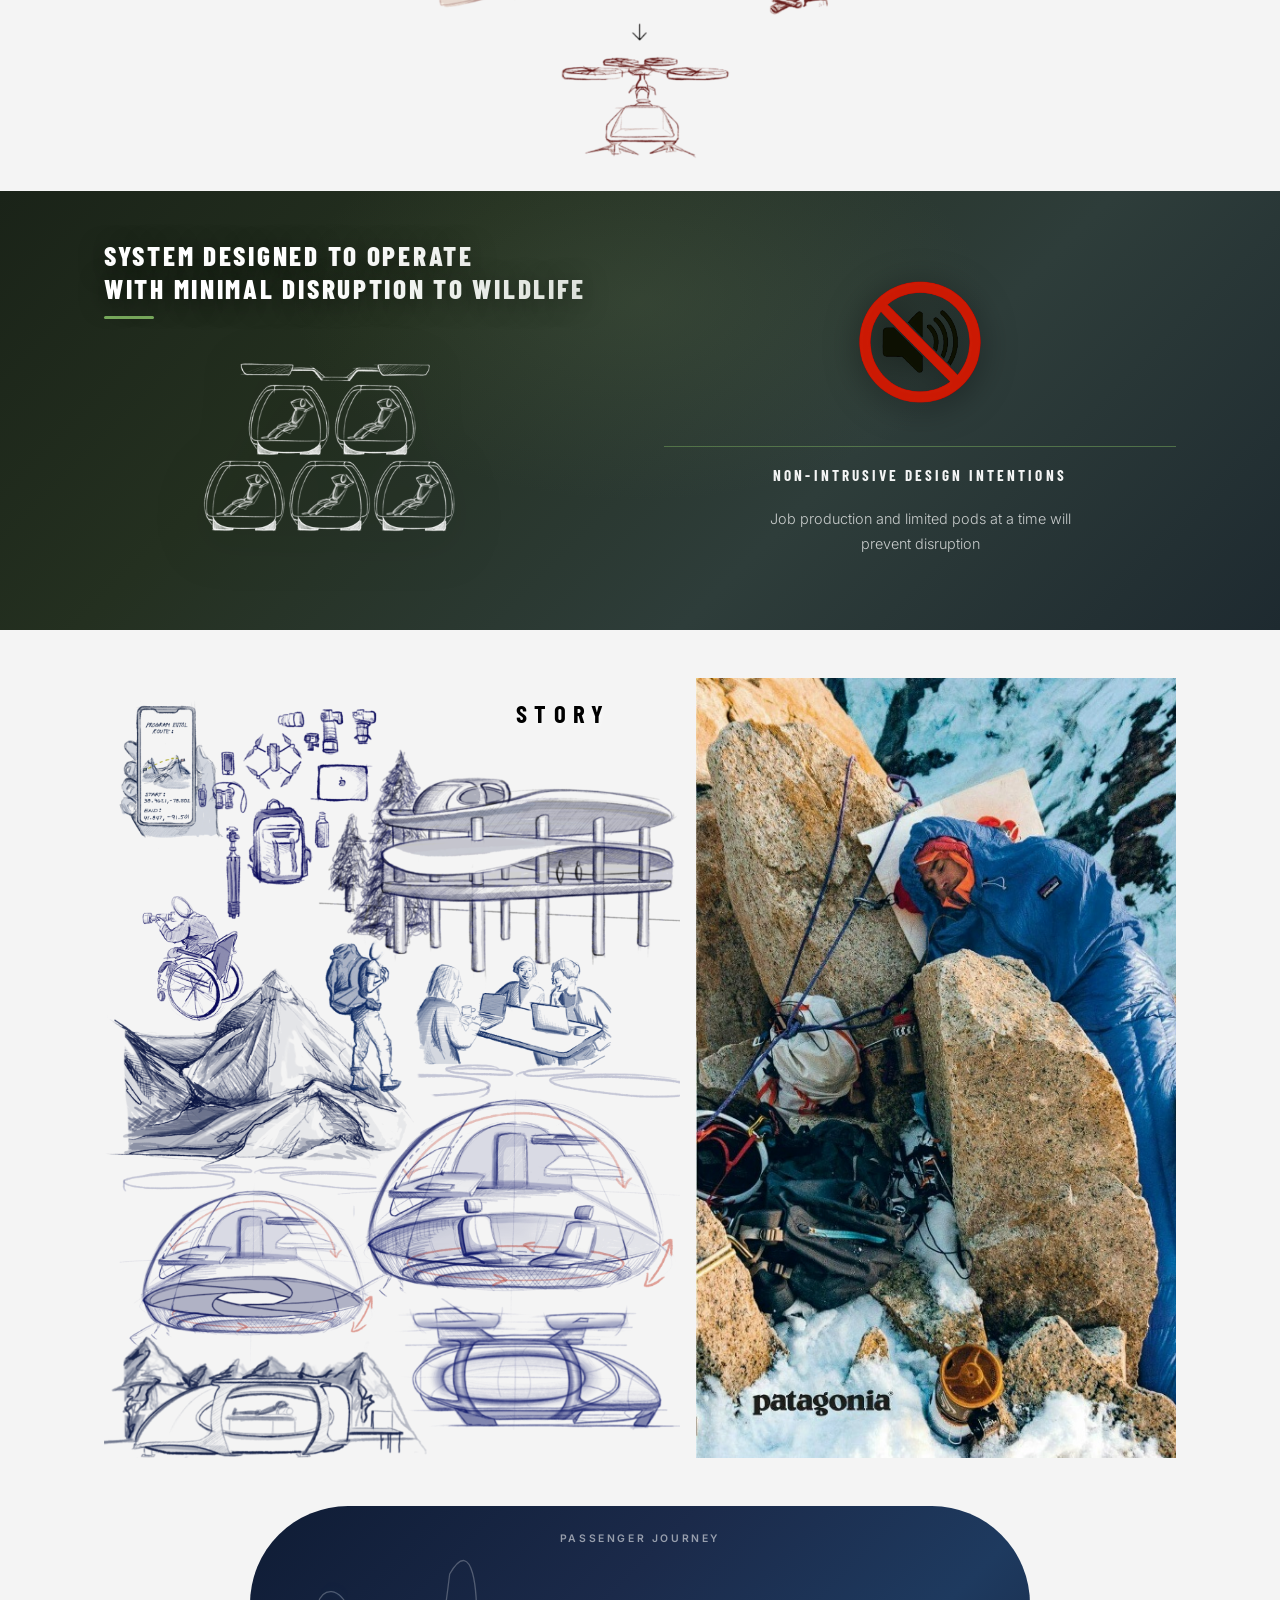
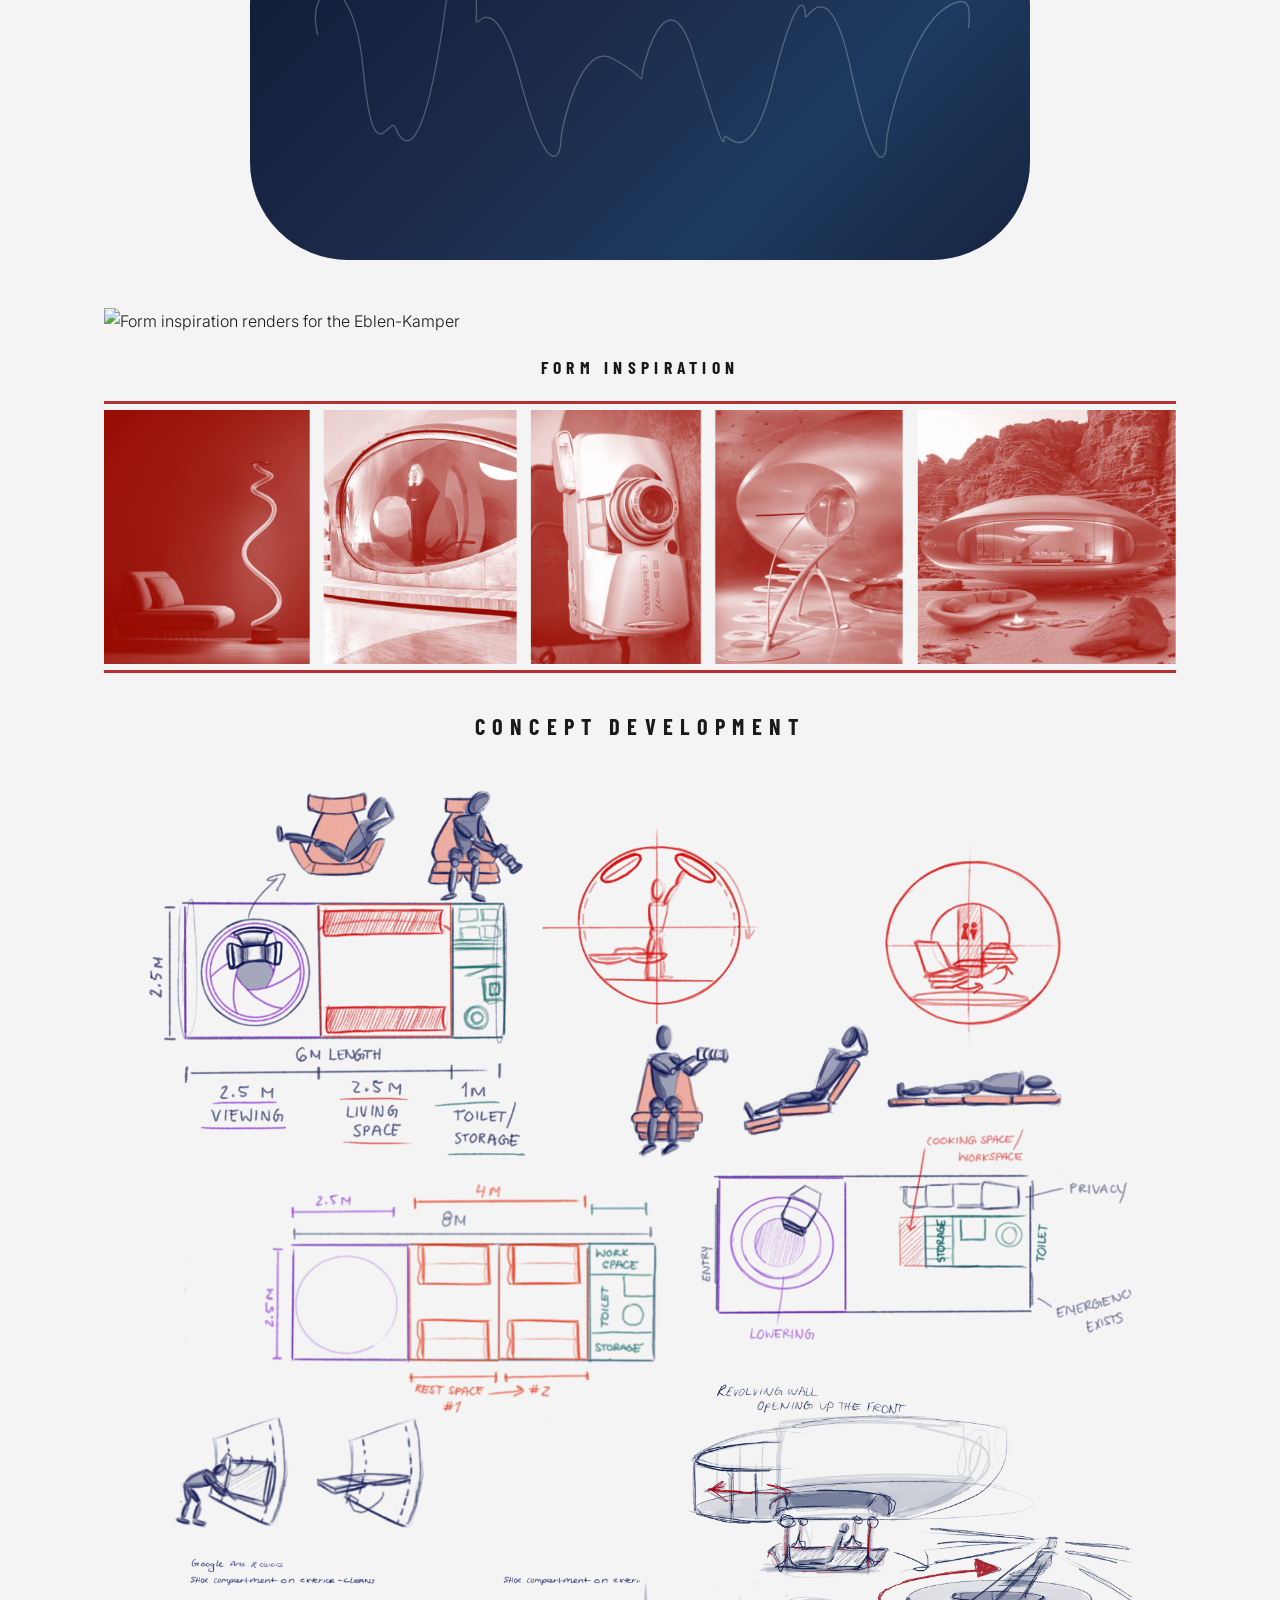
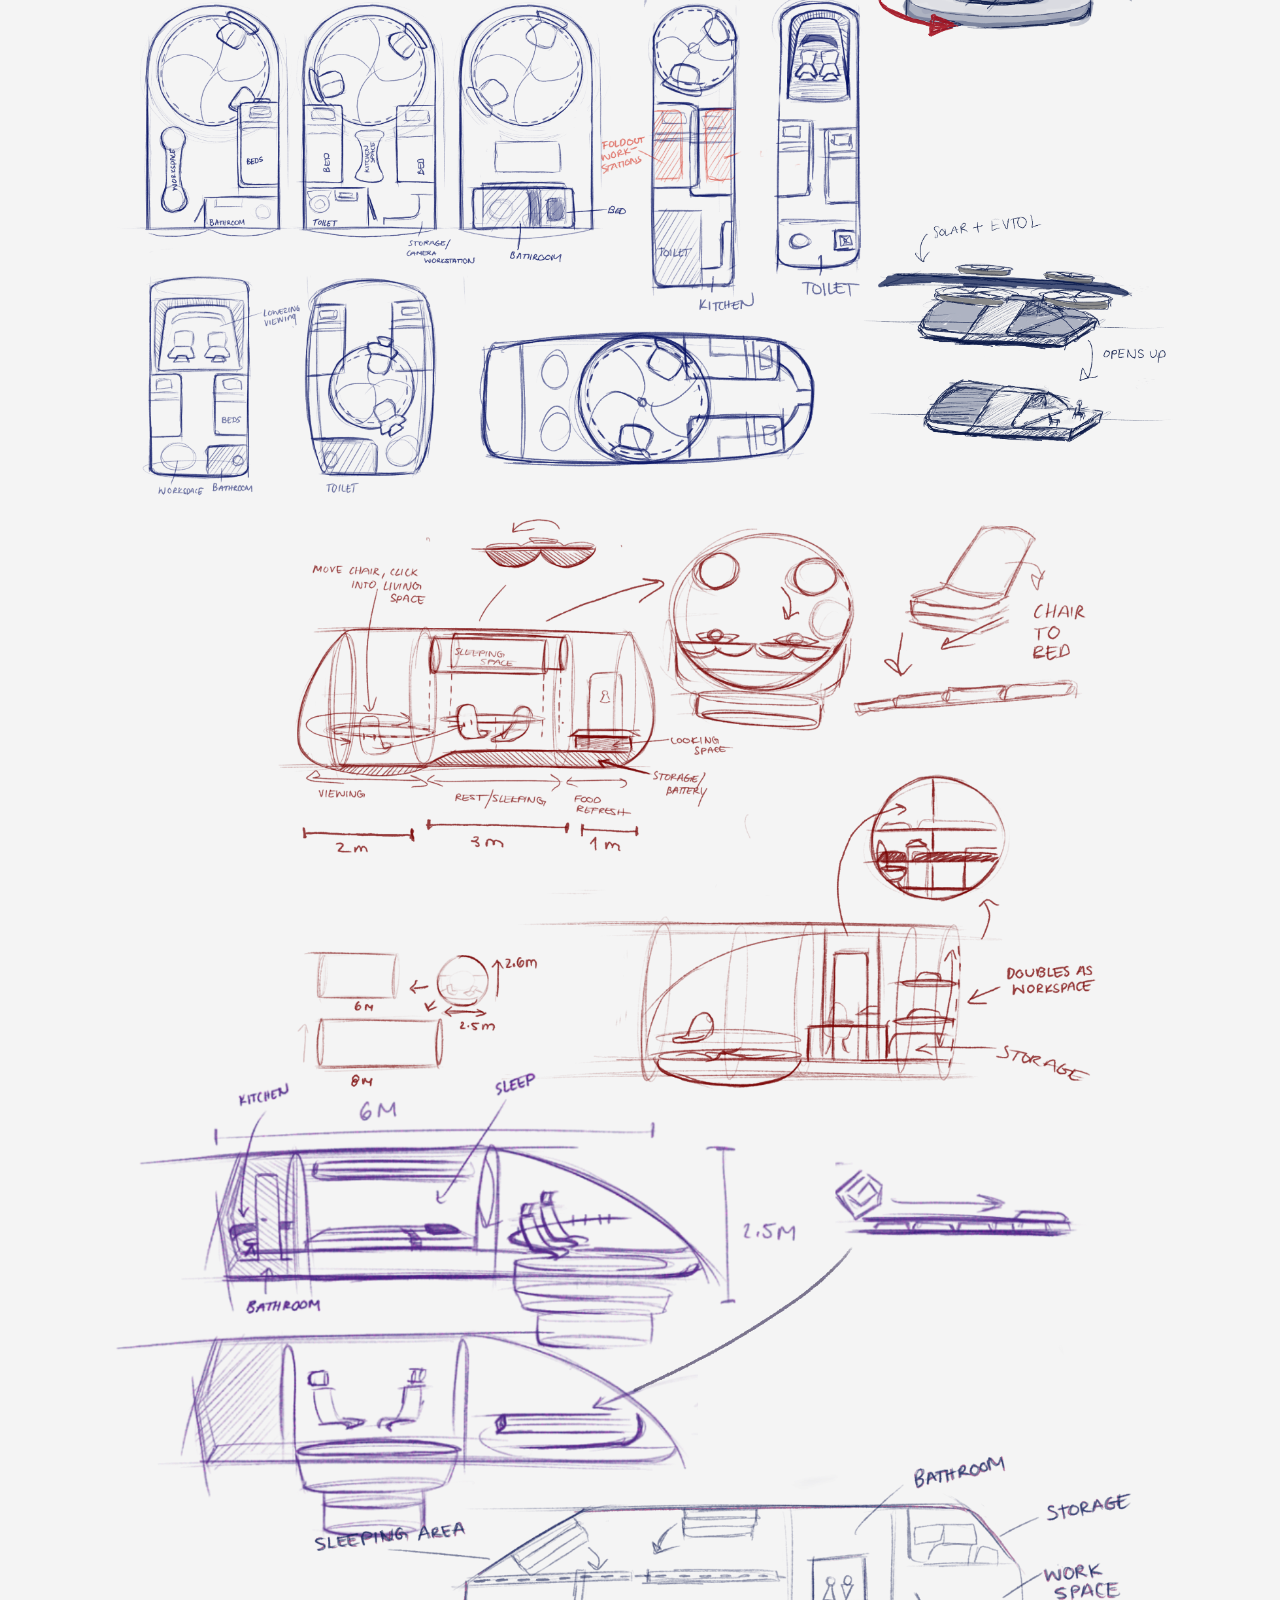
==== commit 97dff2eb: "added names of products" ====
--- a/index.html
+++ b/index.html
@@ -950,37 +950,37 @@
           <div class="who-card">
             <div class="who-card-inner">
               <img src="Images/project-03-personal/audi/breville-Photoroom.png" alt="Breville">
-              <span class="who-card-label">For the curious</span>
+              <span class="who-card-label">Breville</span>
             </div>
           </div>
           <div class="who-card">
             <div class="who-card-inner">
               <img src="Images/project-03-personal/audi/speaker-Photoroom.png" alt="Speaker">
-              <span class="who-card-label">For those who see under the skin</span>
+              <span class="who-card-label">Bose</span>
             </div>
           </div>
           <div class="who-card">
             <div class="who-card-inner">
               <img src="Images/project-03-personal/audi/watch-Photoroom.png" alt="Watch">
-              <span class="who-card-label">For the admirers</span>
+              <span class="who-card-label">Tag Heuer</span>
             </div>
           </div>
           <div class="who-card">
             <div class="who-card-inner">
               <img src="Images/project-03-personal/audi/recorrd payer.png" alt="Record player">
-              <span class="who-card-label">For those who ask why</span>
+              <span class="who-card-label">Audio-Technica</span>
             </div>
           </div>
           <div class="who-card">
             <div class="who-card-inner">
               <img src="Images/project-03-personal/audi/leica.png" alt="Leica">
-              <span class="who-card-label">For those who crave technical satisfaction</span>
+              <span class="who-card-label">Leica</span>
             </div>
           </div>
           <div class="who-card">
             <div class="who-card-inner">
               <img src="Images/project-03-personal/audi/386840-02.png" alt="Product">
-              <span class="who-card-label">For those who value functionality and convenience</span>
+              <span class="who-card-label">Dyson</span>
             </div>
           </div>
         </div>
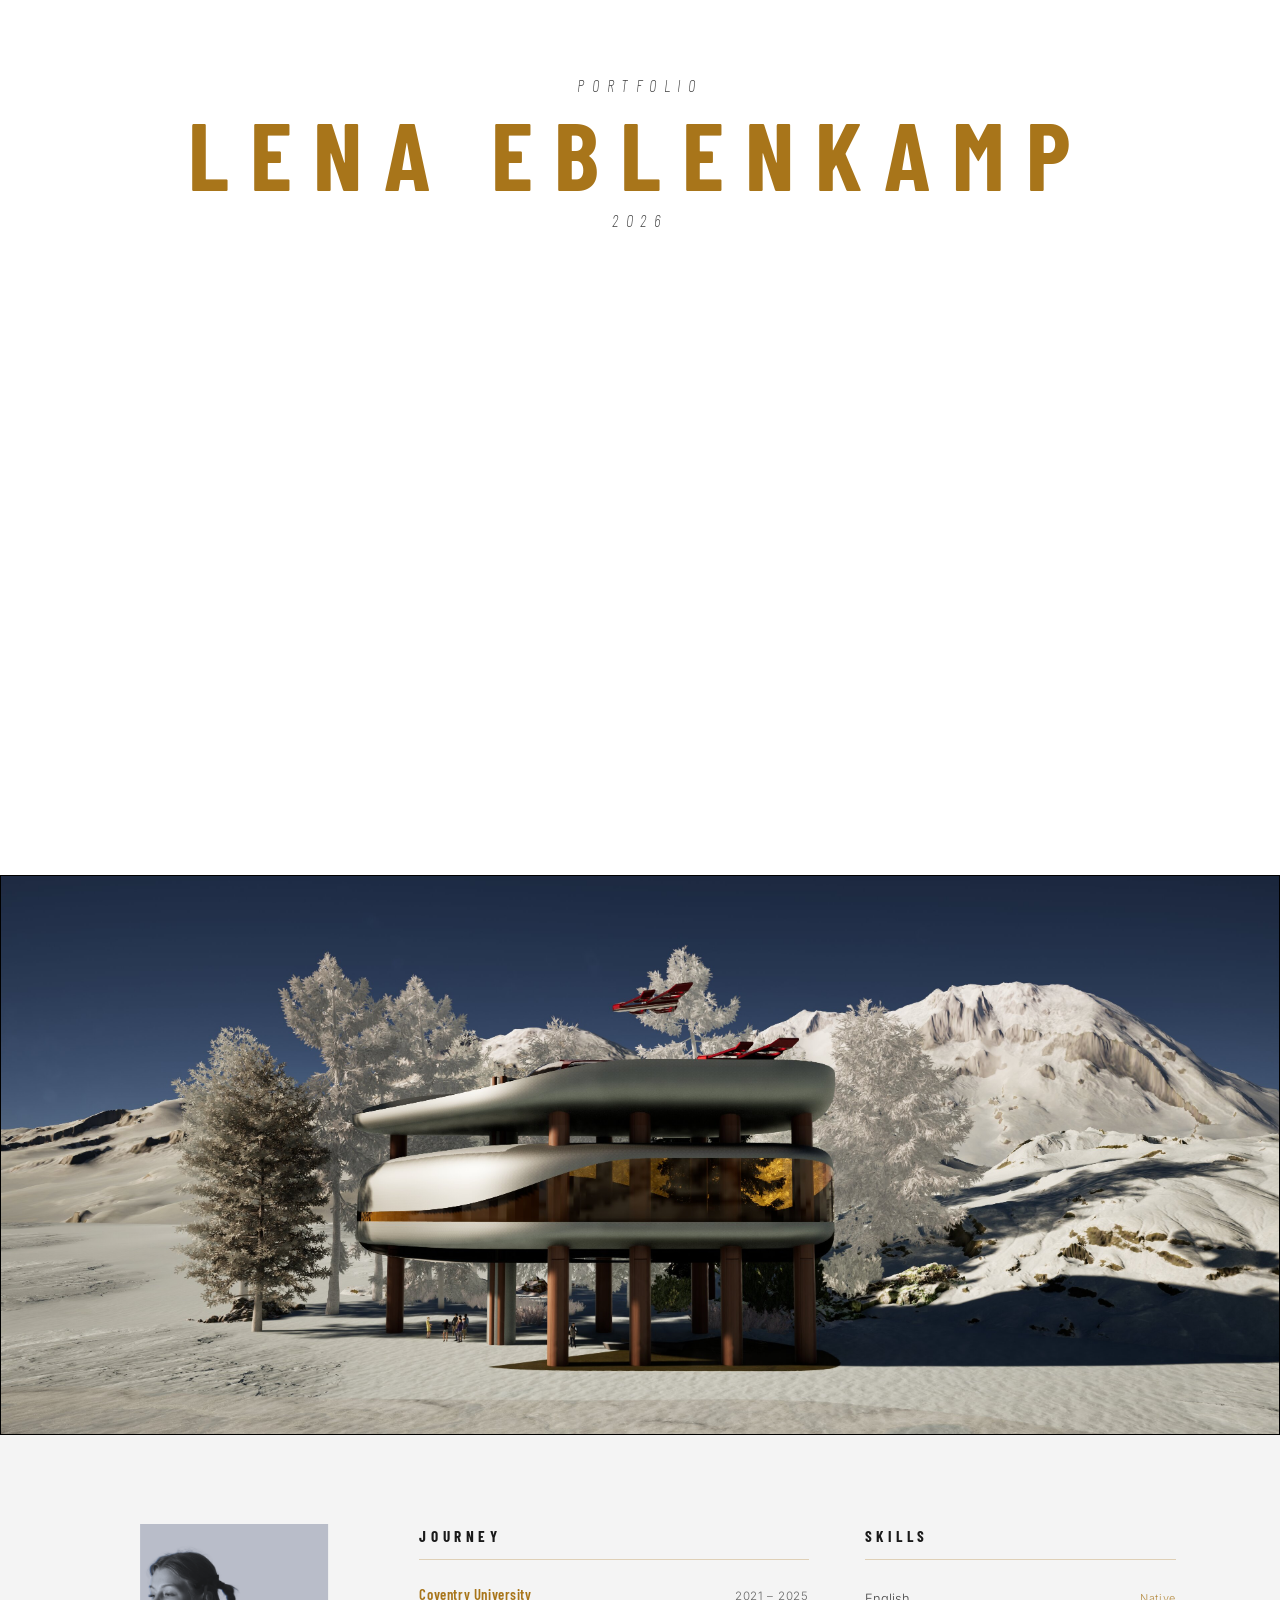
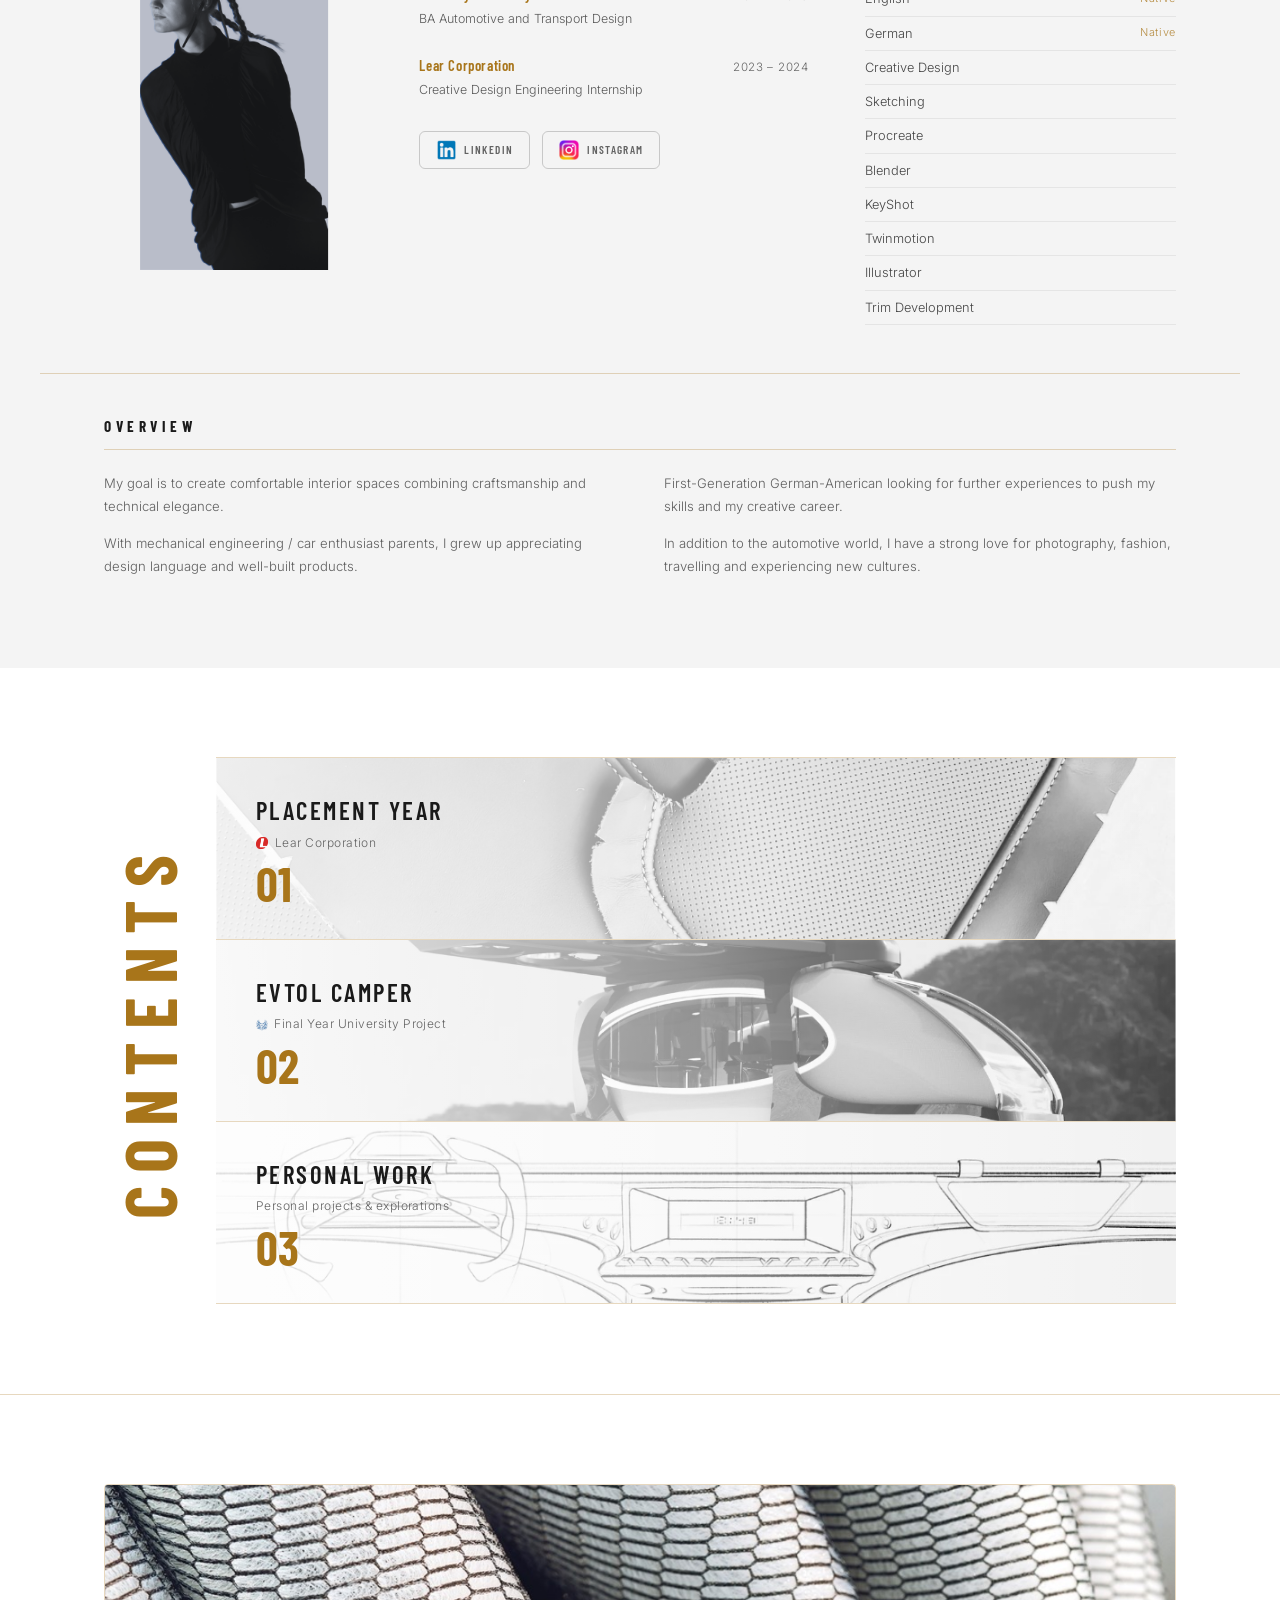
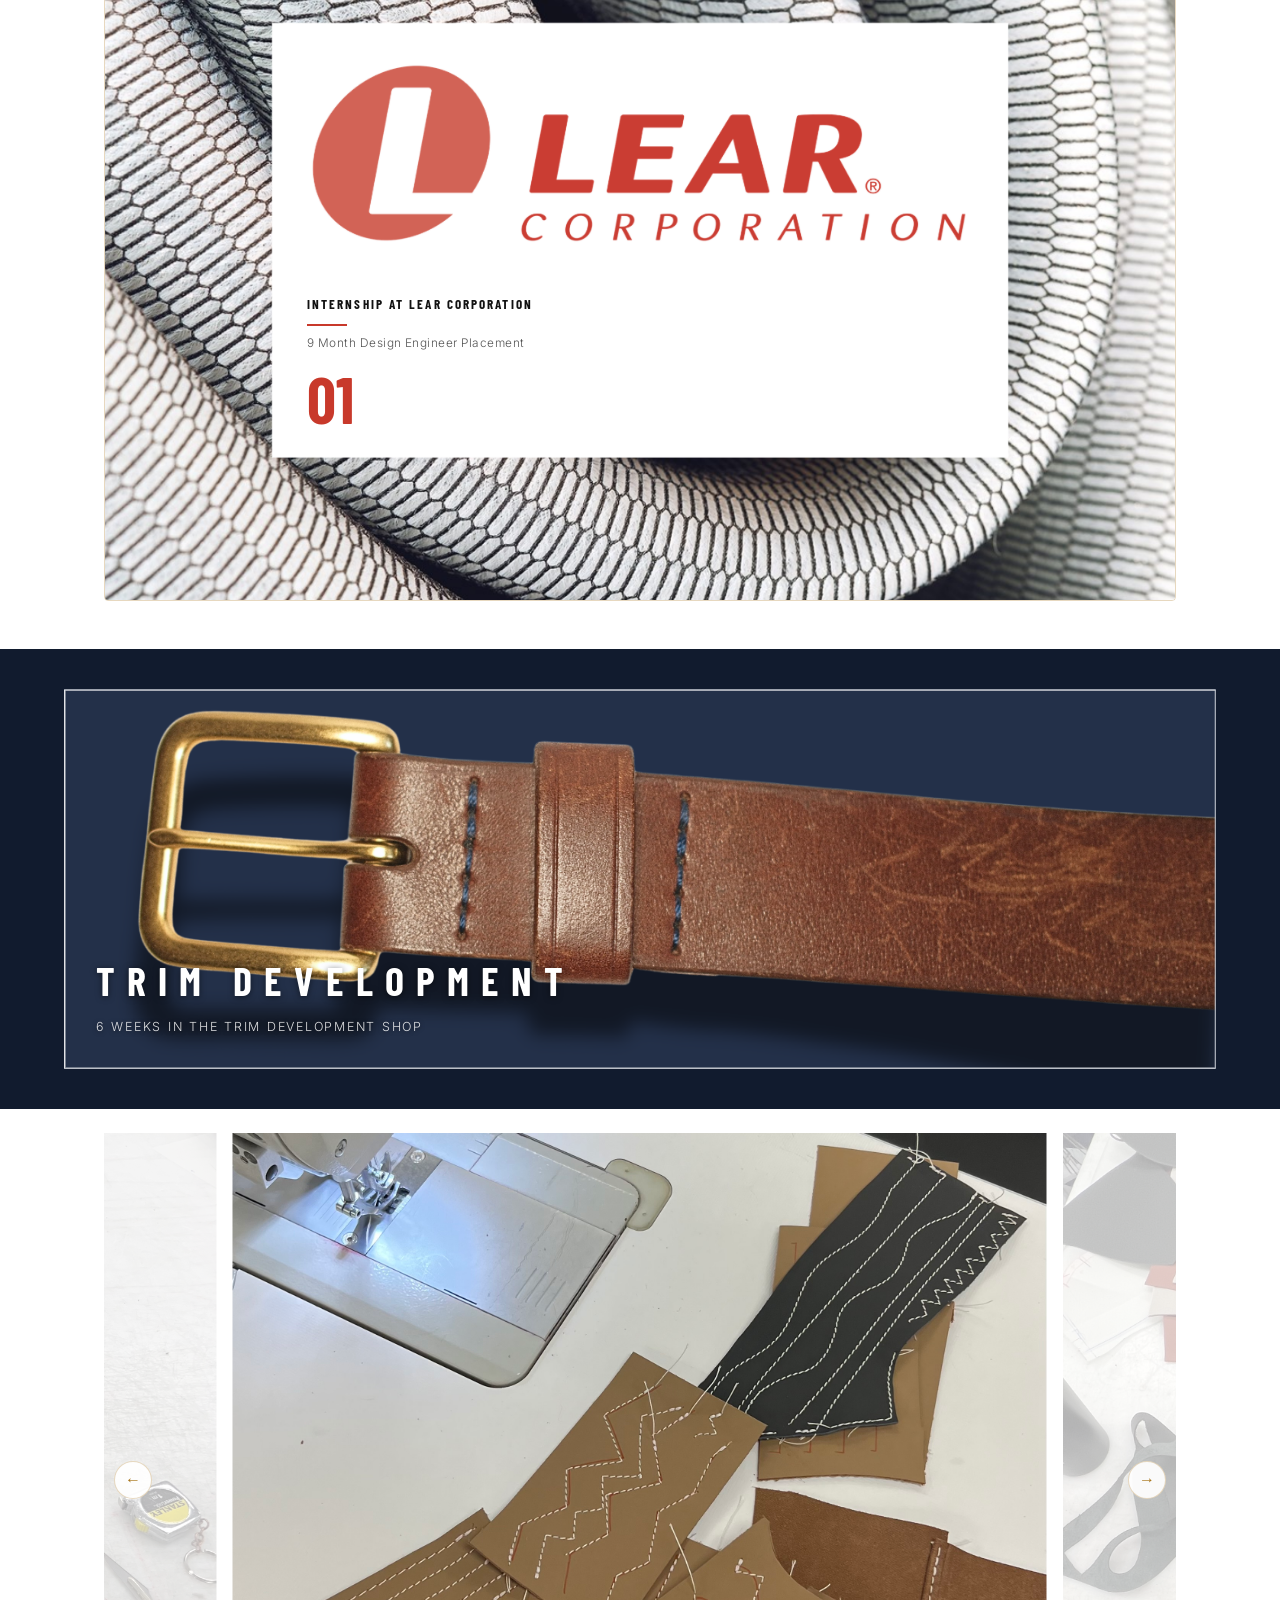
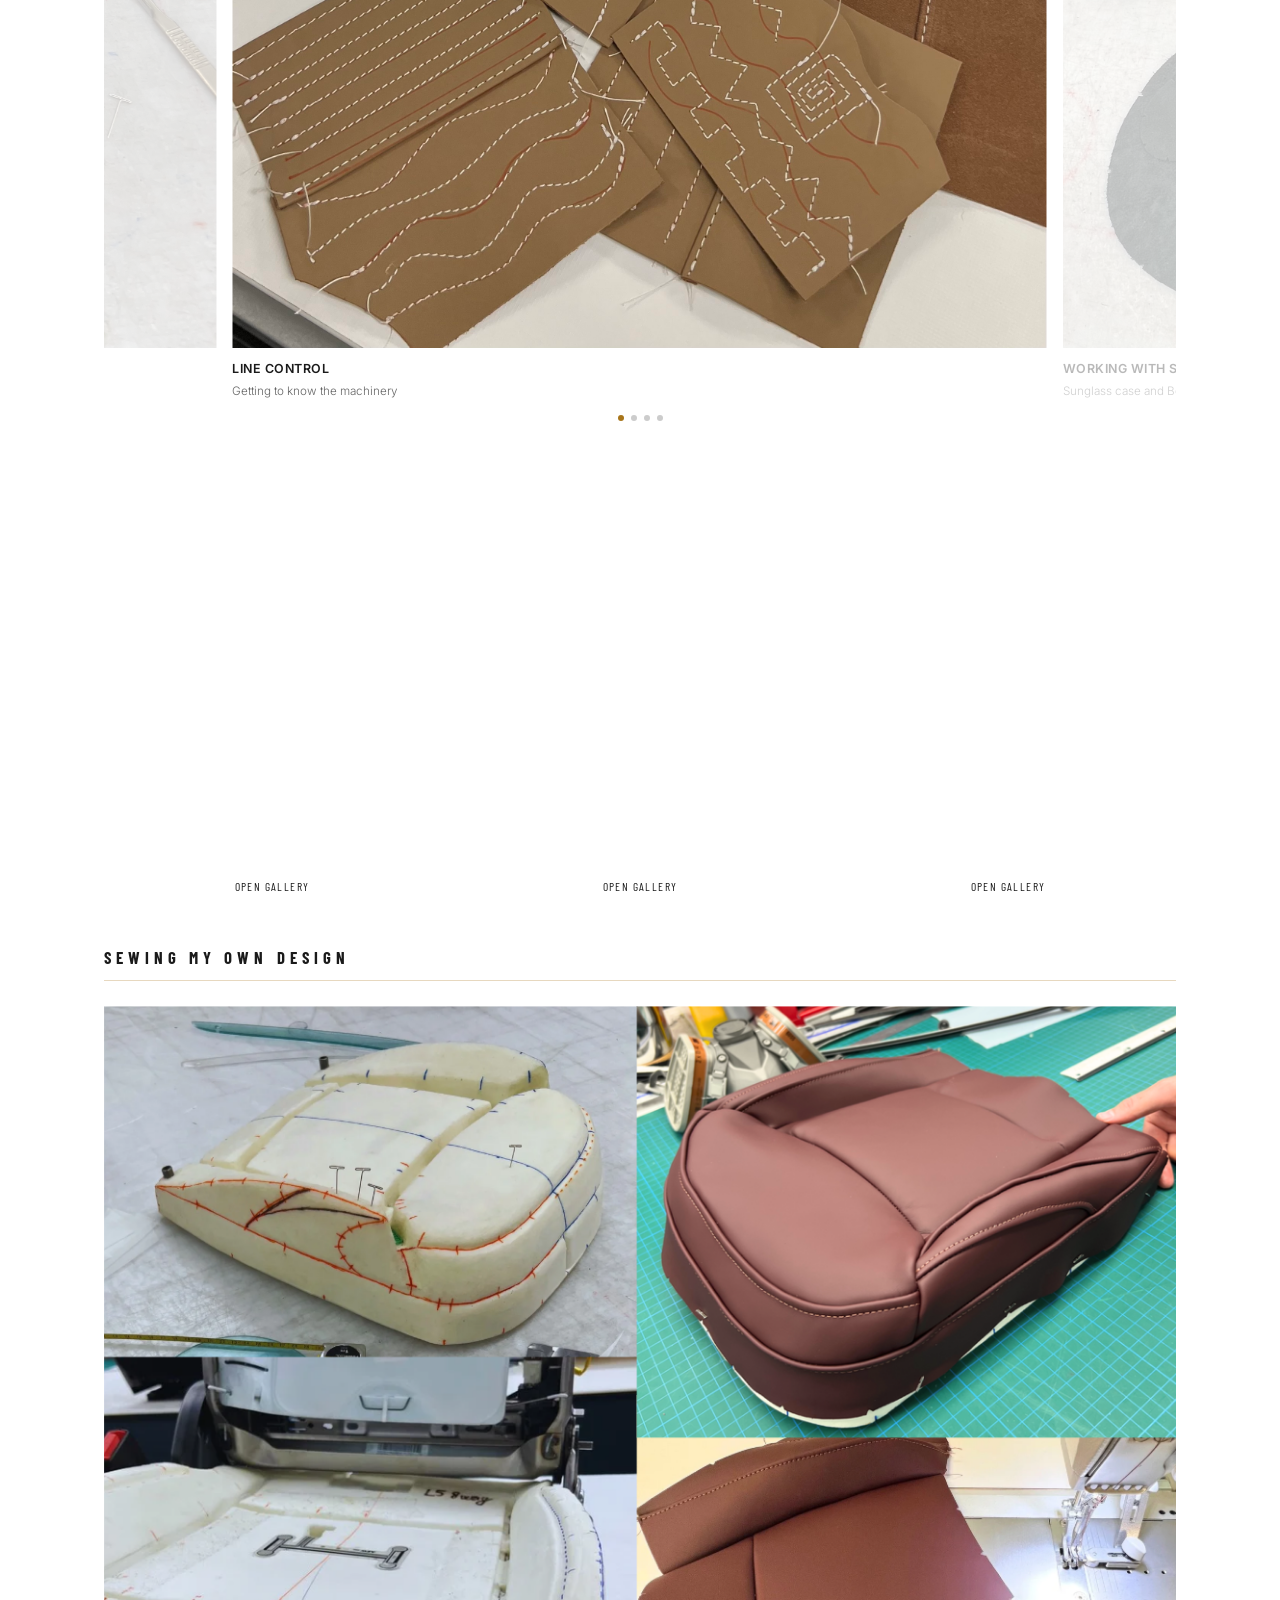
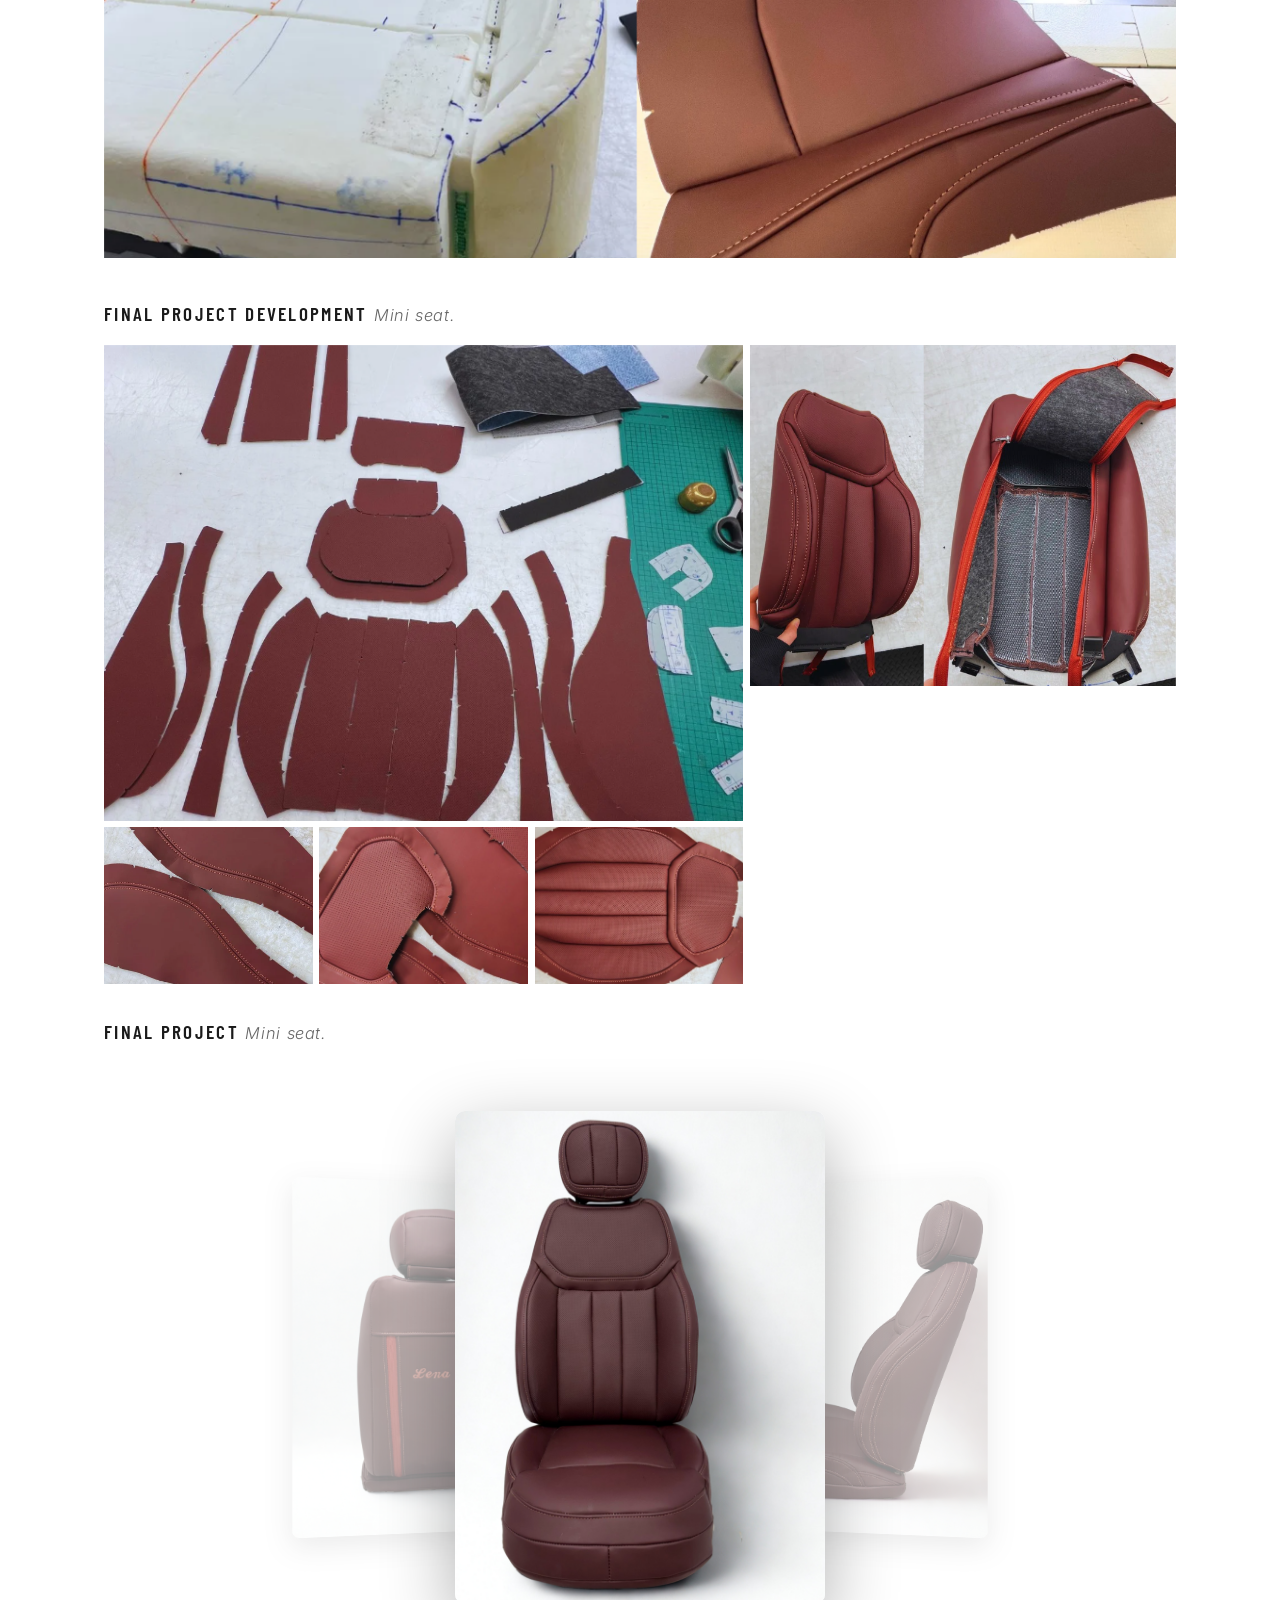
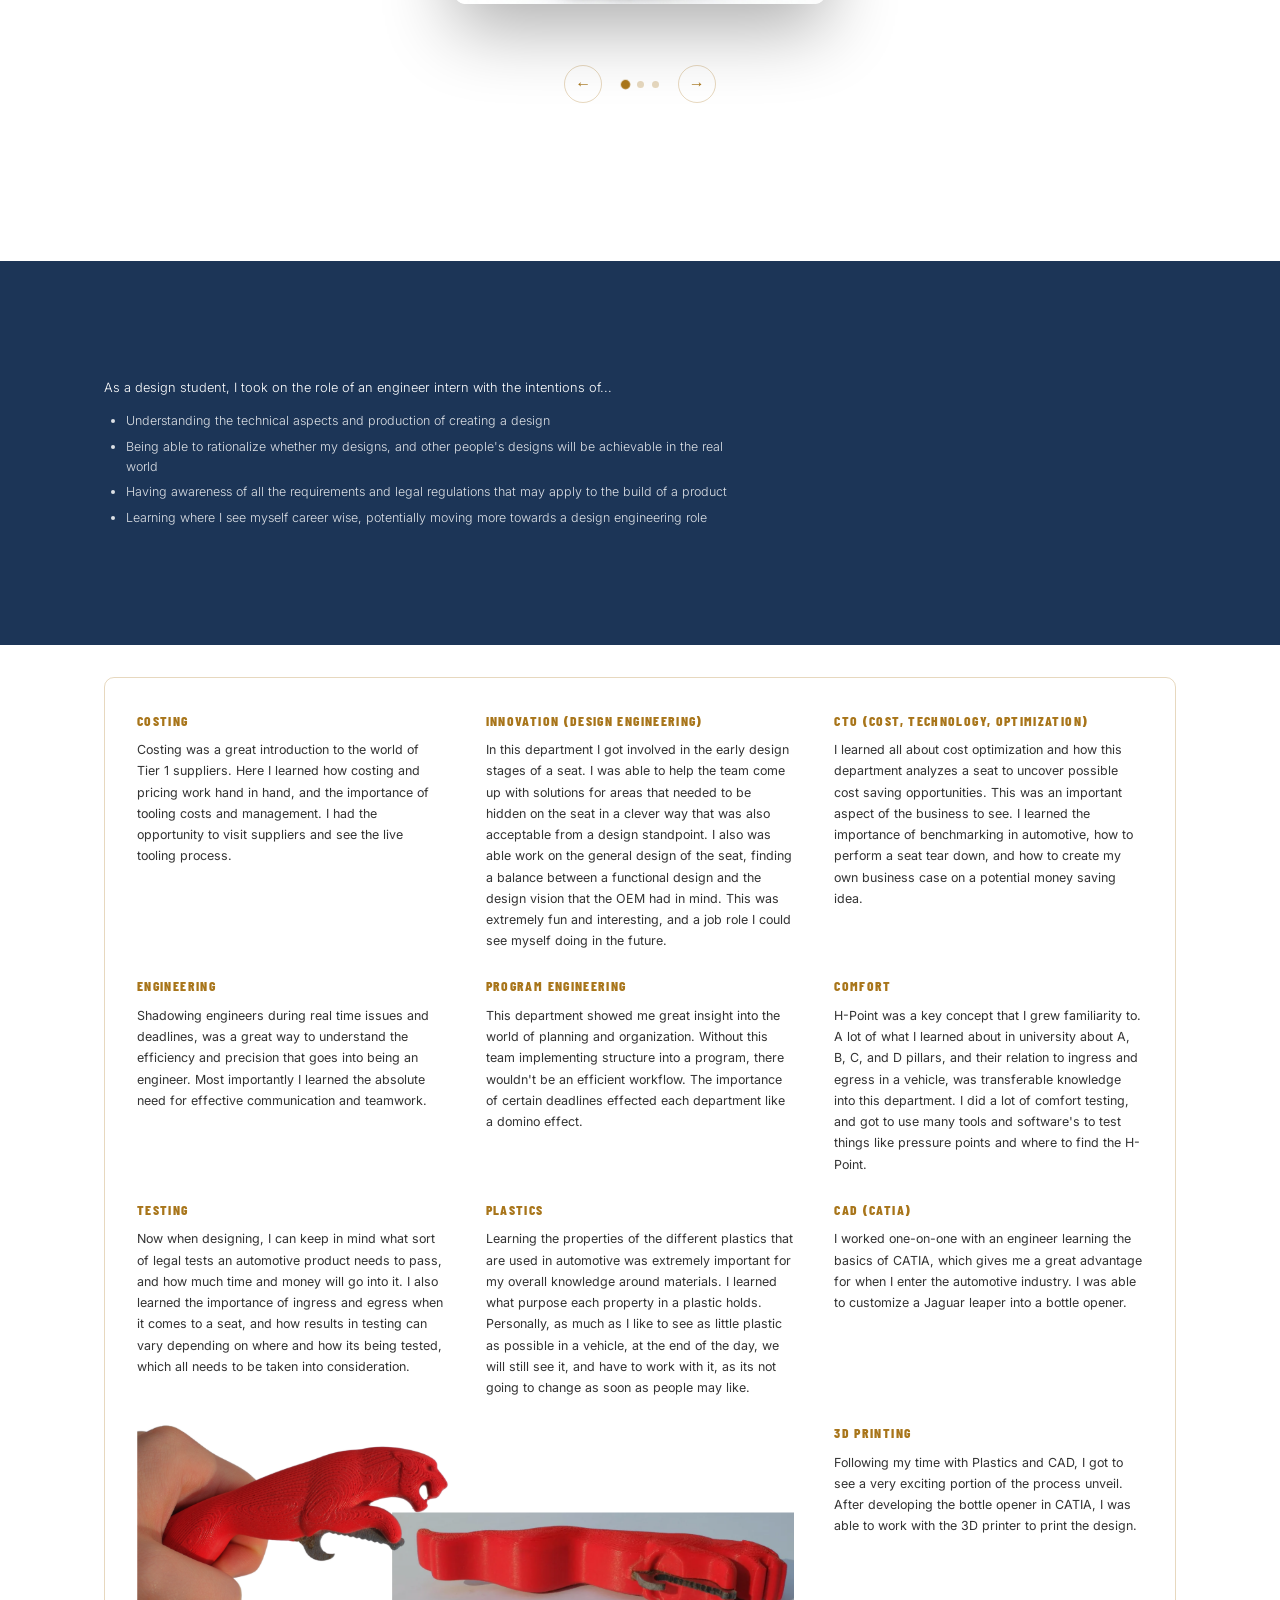
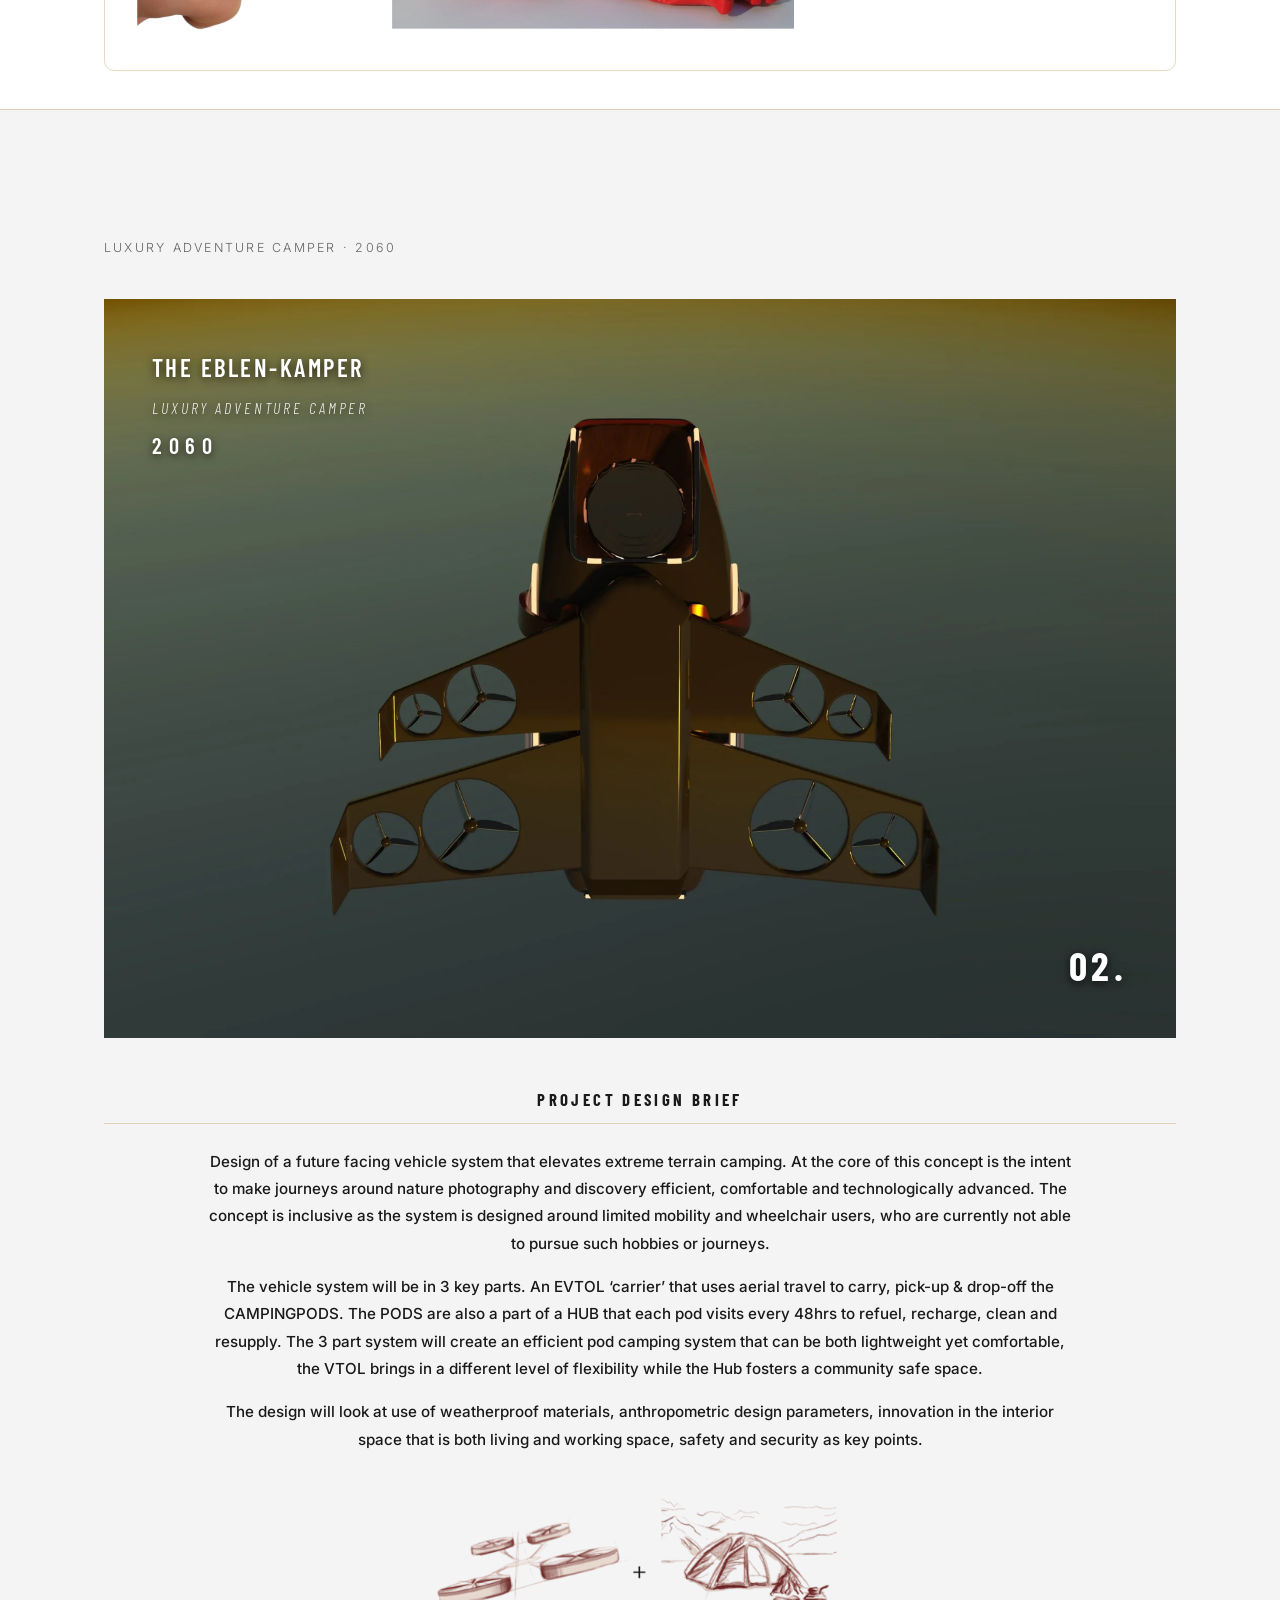
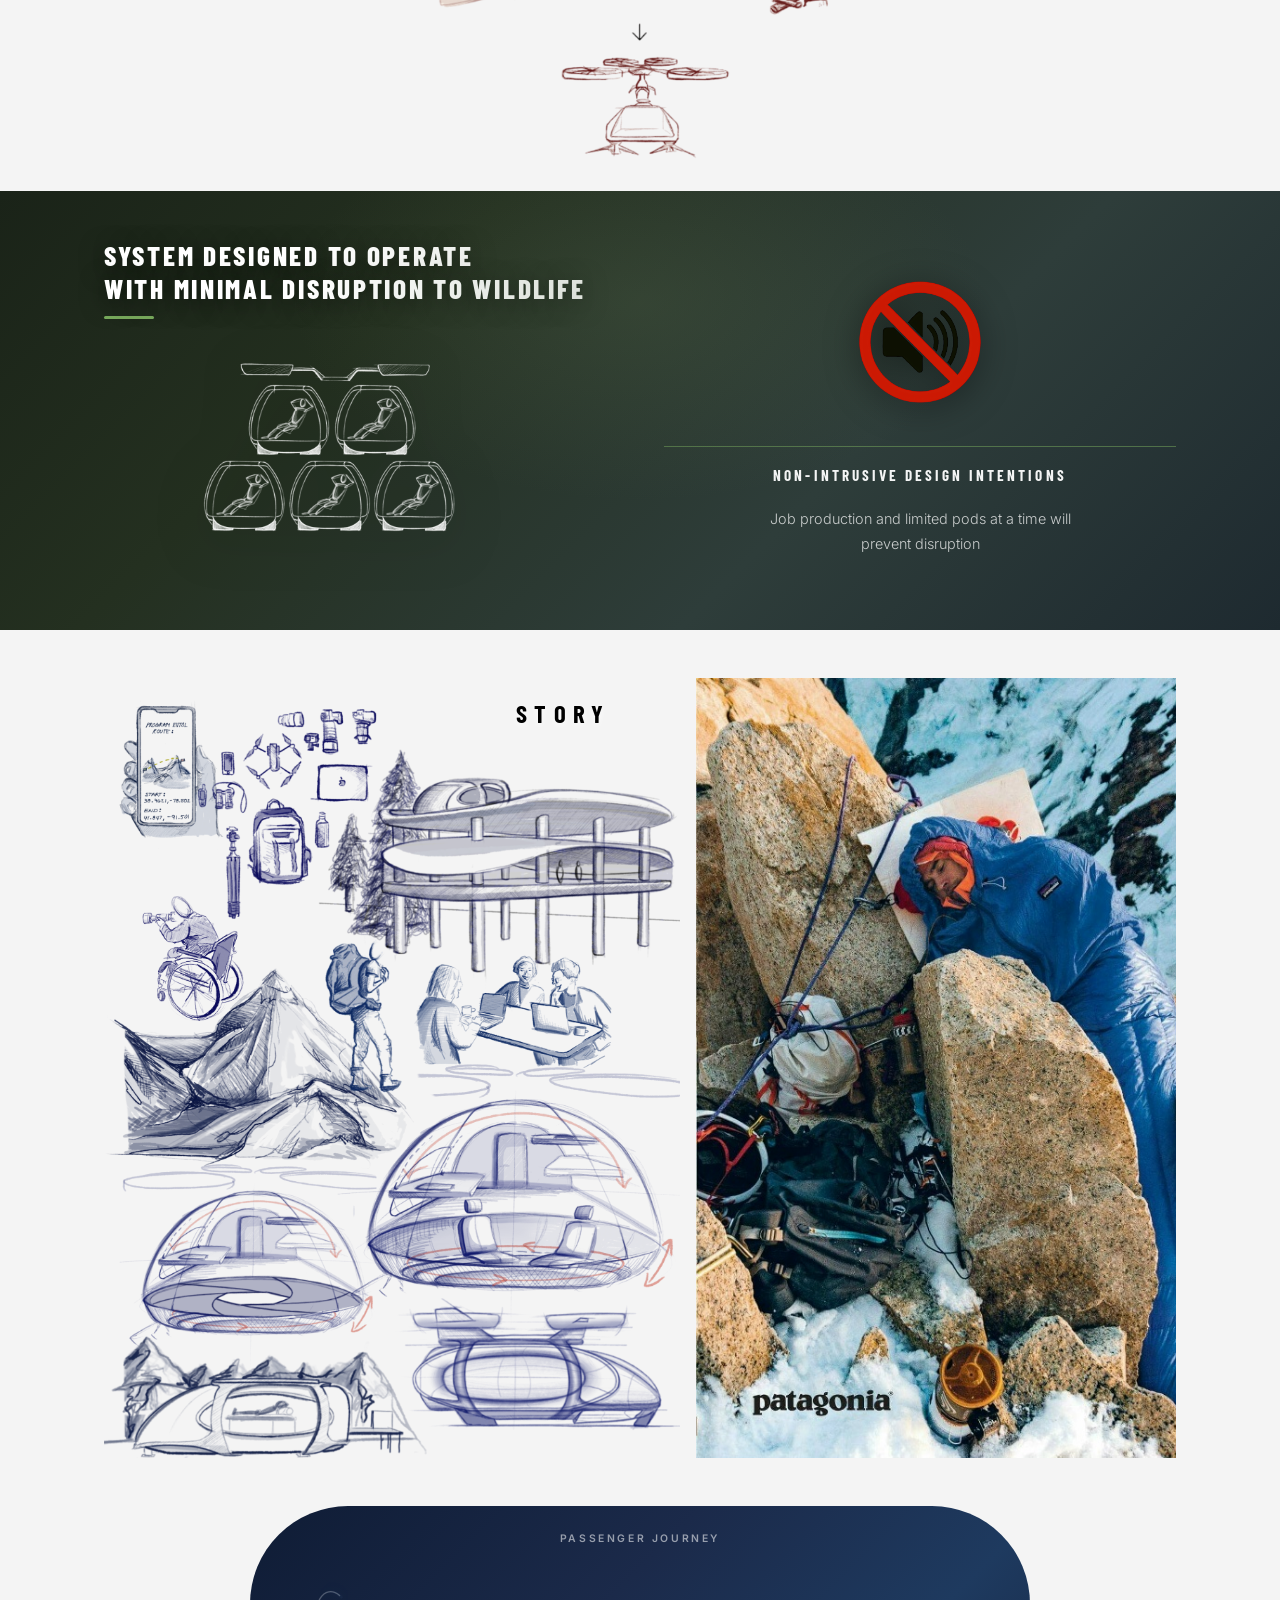
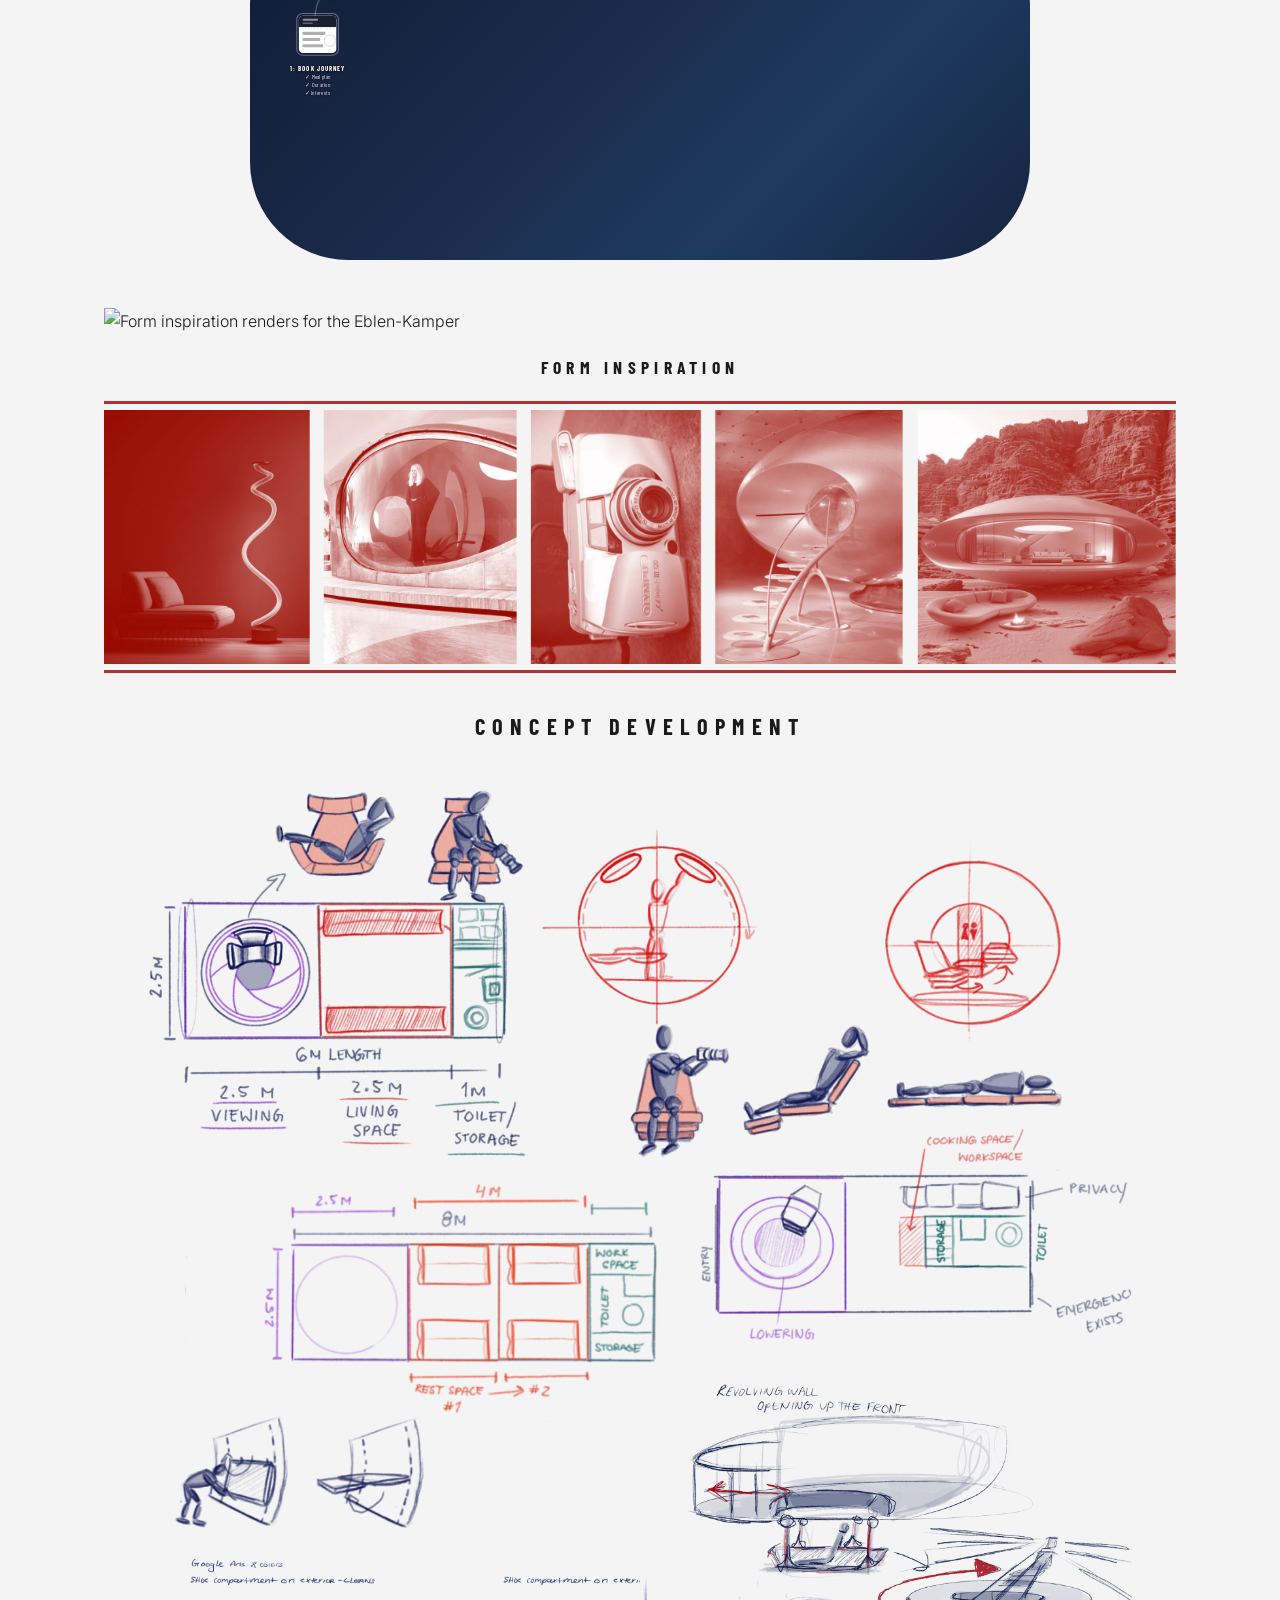
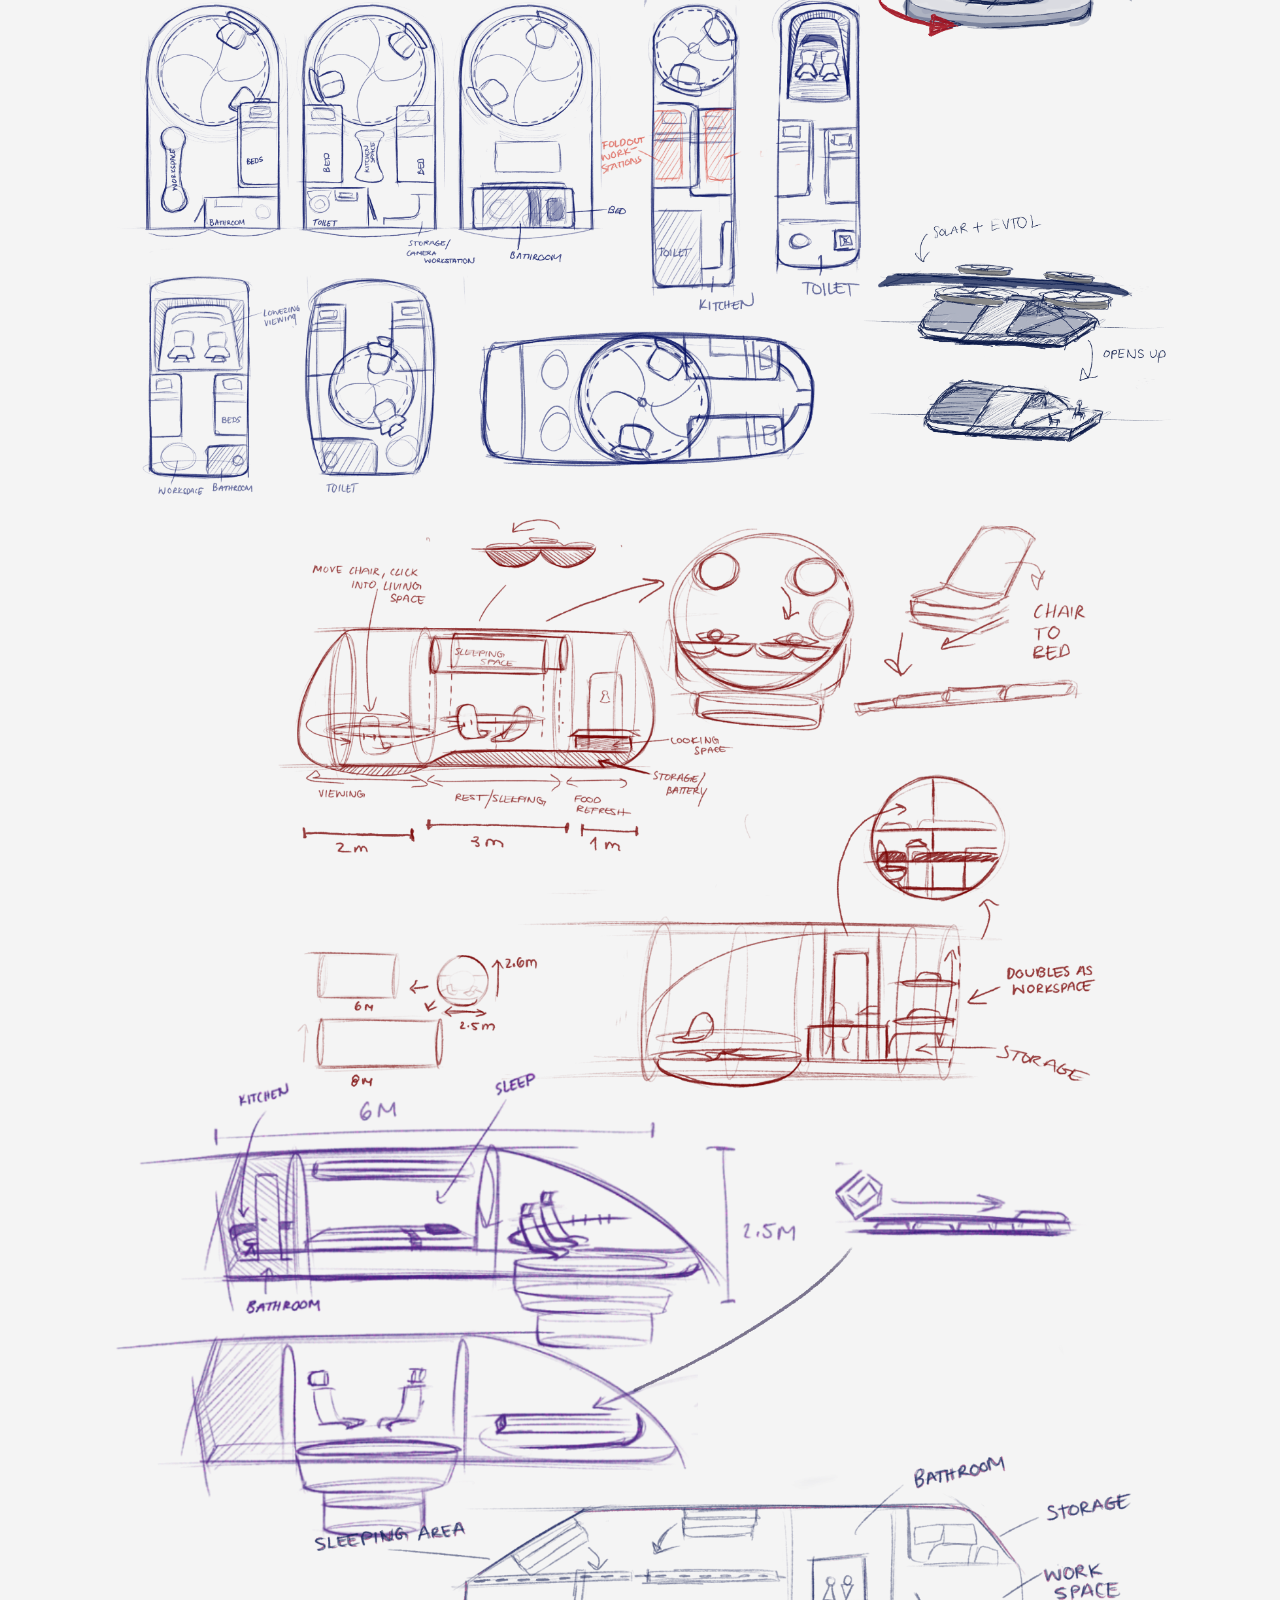
==== commit fcde303e: "bettered mobile version" ====
--- a/index.html
+++ b/index.html
@@ -687,7 +687,147 @@
 
         </svg>
       </div>
-    </div>
+
+    <!-- VERTICAL JOURNEY — mobile only -->
+    <div class="rm-vertical">
+      <h3 class="roadmap-title">PASSENGER JOURNEY</h3>
+      <div class="rm-v-track">
+
+        <!-- 1 — text LEFT -->
+        <div class="rm-v-node">
+          <div class="rm-v-side rm-v-side--left">
+            <p class="rm-v-title">1: BOOK JOURNEY</p>
+            <p class="rm-v-sub">✓ Meal plan</p>
+            <p class="rm-v-sub">✓ Duration</p>
+            <p class="rm-v-sub">✓ Interests</p>
+          </div>
+          <div class="rm-v-icon-col">
+            <div class="rm-v-circle rm-v-circle--ticket">
+              <svg viewBox="0 0 72 72" xmlns="http://www.w3.org/2000/svg">
+                <rect x="0" y="0" width="72" height="72" fill="#ffffff" rx="8"/>
+                <rect x="0" y="0" width="72" height="22" fill="#1a1f2e"/>
+                <rect x="7" y="6" width="30" height="4" rx="2" fill="rgba(255,255,255,0.5)"/>
+                <rect x="7" y="13" width="20" height="3" rx="2" fill="rgba(255,255,255,0.3)"/>
+                <line x1="5" x2="67" y1="27" y2="27" stroke="#bbb" stroke-width="1" stroke-dasharray="3,3"/>
+                <rect x="7" y="33" width="44" height="5" rx="2" fill="#b0b0b0"/>
+                <rect x="7" y="43" width="34" height="5" rx="2" fill="#b0b0b0"/>
+                <rect x="7" y="53" width="40" height="5" rx="2" fill="#b0b0b0"/>
+                <circle cx="58" cy="50" r="10" fill="none" stroke="#d0d0d0" stroke-width="1.5"/>
+              </svg>
+            </div>
+          </div>
+          <div class="rm-v-side rm-v-side--empty"></div>
+        </div>
+
+        <!-- 2 — text RIGHT -->
+        <div class="rm-v-node">
+          <div class="rm-v-side rm-v-side--empty"></div>
+          <div class="rm-v-icon-col">
+            <div class="rm-v-circle"><img src="Images/project-02-evtol/roadmap/checkin-hub.jpg" alt="Check in at main hub"></div>
+          </div>
+          <div class="rm-v-side rm-v-side--right">
+            <p class="rm-v-title">2: CHECK IN AT MAIN HUB</p>
+            <p class="rm-v-sub">✓ Collect food</p>
+            <p class="rm-v-sub">✓ Safety induction</p>
+            <p class="rm-v-sub">✓ Settle in camper</p>
+          </div>
+        </div>
+
+        <!-- 3 — text LEFT -->
+        <div class="rm-v-node">
+          <div class="rm-v-side rm-v-side--left">
+            <p class="rm-v-title">3: TAKE-OFF</p>
+            <p class="rm-v-sub">✓ Aerial viewing</p>
+            <p class="rm-v-sub">✓ Slow speed</p>
+          </div>
+          <div class="rm-v-icon-col">
+            <div class="rm-v-circle"><img src="Images/project-02-evtol/roadmap/take-off.jpg" alt="Take-off"></div>
+          </div>
+          <div class="rm-v-side rm-v-side--empty"></div>
+        </div>
+
+        <!-- 4 — text RIGHT -->
+        <div class="rm-v-node">
+          <div class="rm-v-side rm-v-side--empty"></div>
+          <div class="rm-v-icon-col">
+            <div class="rm-v-circle"><img src="Images/project-02-evtol/roadmap/drop-off.png" alt="Drop-off"></div>
+          </div>
+          <div class="rm-v-side rm-v-side--right">
+            <p class="rm-v-title">4: DROP-OFF</p>
+            <p class="rm-v-sub">✓ Hiking</p>
+            <p class="rm-v-sub">✓ Interactive pod</p>
+            <p class="rm-v-sub">✓ Grill</p>
+          </div>
+        </div>
+
+        <!-- 5 — text LEFT -->
+        <div class="rm-v-node">
+          <div class="rm-v-side rm-v-side--left">
+            <p class="rm-v-title">5: EVTOL DETACHES</p>
+          </div>
+          <div class="rm-v-icon-col">
+            <div class="rm-v-circle"><img src="Images/project-02-evtol/roadmap/evtol-detaches.jpg" alt="EVTOL detaches"></div>
+          </div>
+          <div class="rm-v-side rm-v-side--empty"></div>
+        </div>
+
+        <!-- 6 — text RIGHT -->
+        <div class="rm-v-node">
+          <div class="rm-v-side rm-v-side--empty"></div>
+          <div class="rm-v-icon-col">
+            <div class="rm-v-circle"><img src="Images/project-02-evtol/roadmap/pick-up-pod.jpg" alt="Pick up another pod"></div>
+          </div>
+          <div class="rm-v-side rm-v-side--right">
+            <p class="rm-v-title">6: PICK UP ANOTHER POD</p>
+            <p class="rm-v-sub">✓ Pick up another pod</p>
+            <p class="rm-v-sub">or</p>
+            <p class="rm-v-sub">✓ Hub for recharging</p>
+          </div>
+        </div>
+
+        <!-- 7 — text LEFT -->
+        <div class="rm-v-node">
+          <div class="rm-v-side rm-v-side--left">
+            <p class="rm-v-title">7: RETURN TO MAIN HUB</p>
+          </div>
+          <div class="rm-v-icon-col">
+            <div class="rm-v-circle"><img src="Images/project-02-evtol/roadmap/checkin-hub.jpg" alt="Return to main hub"></div>
+          </div>
+          <div class="rm-v-side rm-v-side--empty"></div>
+        </div>
+
+        <!-- 8 — text RIGHT -->
+        <div class="rm-v-node">
+          <div class="rm-v-side rm-v-side--empty"></div>
+          <div class="rm-v-icon-col">
+            <div class="rm-v-circle"><img src="Images/project-02-evtol/roadmap/recharge-pod-alt.jpg" alt="Recharge pod"></div>
+          </div>
+          <div class="rm-v-side rm-v-side--right">
+            <p class="rm-v-title">8: RECHARGE POD AND YOURSELF</p>
+            <p class="rm-v-sub">✓ Every 48 hours</p>
+            <p class="rm-v-sub">✓ Shower</p>
+            <p class="rm-v-sub">✓ Clean pod</p>
+            <p class="rm-v-sub">✓ Wash dirty gear</p>
+            <p class="rm-v-sub">✓ Eat</p>
+            <p class="rm-v-sub">✓ Socialize</p>
+            <p class="rm-v-sub">✓ Relax</p>
+          </div>
+        </div>
+
+        <!-- 9 — text LEFT -->
+        <div class="rm-v-node">
+          <div class="rm-v-side rm-v-side--left">
+            <p class="rm-v-title">9: CONTINUE JOURNEY</p>
+          </div>
+          <div class="rm-v-icon-col">
+            <div class="rm-v-circle"><img src="Images/project-02-evtol/renders/render-sunset.jpg" alt="Continue journey"></div>
+          </div>
+          <div class="rm-v-side rm-v-side--empty"></div>
+        </div>
+
+      </div><!-- /rm-v-track -->
+    </div><!-- /rm-vertical -->
+    </div><!-- /journey-roadmap -->
 
     <div class="proj-inner">
       <!-- EVTOL CAMPER — FORM INSPIRATION HERO -->
--- a/css/styles.css
+++ b/css/styles.css
@@ -403,6 +403,13 @@
 
 .showcase-item:nth-child(2) .showcase-viewer-wrap { animation-delay: 1.6s; }
 .showcase-item:nth-child(3) .showcase-viewer-wrap { animation-delay: 3.2s; }
+
+@media (max-width: 768px) {
+  .showcase-grid {
+    grid-template-columns: 1fr;
+    gap: 2.5rem;
+  }
+}
 
 .showcase-placeholder {
   border: 1px dashed rgba(255,255,255,0.15);
@@ -1532,6 +1539,114 @@
   overflow-x: auto;
 }
 
+/* ── Vertical Journey (mobile only) ─────────────── */
+.rm-vertical {
+  display: none;
+}
+
+.rm-vertical .roadmap-title {
+  margin-bottom: 1.75rem;
+}
+
+/* Track: holds the continuous center line */
+.rm-v-track {
+  position: relative;
+}
+
+.rm-v-track::before {
+  content: '';
+  position: absolute;
+  left: 50%;
+  top: 36px;
+  bottom: 36px;
+  width: 2px;
+  transform: translateX(-50%);
+  background: repeating-linear-gradient(
+    to bottom,
+    rgba(255,255,255,0.3) 0,
+    rgba(255,255,255,0.3) 5px,
+    transparent 5px,
+    transparent 11px
+  );
+}
+
+/* 3-column grid: [text/empty] [icon] [empty/text] */
+.rm-v-node {
+  display: grid;
+  grid-template-columns: 1fr 72px 1fr;
+  align-items: center;
+  margin-bottom: 2rem;
+}
+
+/* Center column — icon sits on top of the line */
+.rm-v-icon-col {
+  display: flex;
+  justify-content: center;
+  position: relative;
+  z-index: 1;
+}
+
+.rm-v-circle {
+  width: 72px;
+  height: 72px;
+  border-radius: 50%;
+  border: 2px solid rgba(255,255,255,0.35);
+  overflow: hidden;
+  background: #1a1f2e;
+  flex-shrink: 0;
+}
+
+.rm-v-circle img {
+  width: 100%;
+  height: 100%;
+  object-fit: cover;
+  display: block;
+}
+
+.rm-v-circle--ticket {
+  border-radius: 10px;
+}
+
+.rm-v-circle--ticket svg {
+  width: 100%;
+  height: 100%;
+  display: block;
+}
+
+/* Side columns */
+.rm-v-side {
+  padding: 0.25rem 0;
+}
+
+.rm-v-side--left {
+  text-align: right;
+  padding-right: 0.9rem;
+}
+
+.rm-v-side--right {
+  text-align: left;
+  padding-left: 0.9rem;
+}
+
+
+.rm-v-title {
+  font-family: var(--font-display);
+  font-size: 0.7rem;
+  font-weight: 800;
+  letter-spacing: 0.07em;
+  text-transform: uppercase;
+  color: #ffffff;
+  margin: 0 0 0.4rem;
+  line-height: 1.3;
+}
+
+.rm-v-sub {
+  font-size: 0.65rem;
+  color: rgba(255,255,255,0.55);
+  margin: 0 0 0.18rem;
+  line-height: 1.45;
+}
+
 .roadmap-title {
   color: rgba(255,255,255,0.55);
   font-size: 0.65rem;
@@ -3011,7 +3126,8 @@
   .pnav-label span { font-size: 2rem; }
 
   .lear-header-text { left: 5%; bottom: 5%; width: 55%; }
-  .learn-grid { grid-template-columns: repeat(2, 1fr); }
+  .learn-grid { grid-template-columns: 1fr; }
+  .learn-photo-span { grid-column: span 1; order: 999; }
   .final-dev-grid { grid-template-columns: 1fr; }
 }
 
@@ -3022,3 +3138,198 @@
   .pnav-label { display: none; }
   .pnav-inner { flex-direction: column; }
 }
+
+/* ── Tablet landscape (≤ 1024px) ─────────────────── */
+@media (max-width: 1024px) {
+  /* Reduce the 3D model fixed width so it fits comfortably */
+  .learn-intro-model {
+    width: 320px;
+    height: 240px;
+    transform: translateX(-40px);
+  }
+
+  /* 3-col render / dev grids → 2 cols */
+  .final-render-grid {
+    grid-template-columns: repeat(2, 1fr);
+  }
+
+  /* story block: let it breathe */
+  .story-grid {
+    grid-template-columns: 1fr;
+  }
+  .story-heading {
+    position: static;
+    margin-bottom: 0.5rem;
+  }
+}
+
+/* ── Tablet portrait (≤ 768px) — supplement scattered rules ─ */
+@media (max-width: 768px) {
+  /* Hero header spacing */
+  .site-header {
+    padding-top: 3rem;
+    padding-bottom: 2rem;
+  }
+
+  /* "What else did I learn" intro block: stack vertically */
+  .learn-intro-inner {
+    flex-direction: column;
+    align-items: stretch;
+  }
+  .learn-intro-model {
+    width: 100%;
+    height: 260px;
+    transform: none;
+    margin-top: 1.5rem;
+  }
+
+  /* 3-col grids → 2 cols */
+  .final-render-grid      { grid-template-columns: repeat(2, 1fr); }
+  .form-dev-trio          { grid-template-columns: repeat(2, 1fr); }
+  .final-dev-bottom       { grid-template-columns: repeat(2, 1fr); }
+
+  /* story grid already collapses at 1024px via the rule above */
+
+  /* EVTOL design-brief overlay: tighter padding */
+  .design-brief-overlay {
+    padding: 1.5rem 1.5rem 1.2rem;
+  }
+  .design-brief-title {
+    white-space: normal;
+    font-size: clamp(0.95rem, 2vw, 1.3rem);
+  }
+
+  /* interior overlap images: soften the negative margins */
+  .interior-dev-pair {
+    margin-top: -4%;
+  }
+  .interior-dev-pair img:nth-child(2) {
+    margin-top: -20%;
+  }
+  .interior-dev-pair img:nth-child(3) {
+    margin-top: -14%;
+  }
+
+  /* Render annotations are unreadable at this size — hide them */
+  .pw-render-annotation,
+  .pw-render-what,
+  .pw-render-why,
+  .pw-mech-1,
+  .pw-mech-2,
+  .pw-mech-3 {
+    display: none;
+  }
+
+  /* Depth carousel: reduce perspective & bump up card width */
+  .dc-stage {
+    padding-bottom: 68%;
+    perspective: 800px;
+  }
+  .dc-card {
+    width: 54%;
+    left: 23%;
+    margin-top: -36%;
+  }
+  .dc-card[data-pos="-1"] {
+    transform: translateX(-68%) translateZ(-80px) rotateY(12deg) scale(0.80);
+  }
+  .dc-card[data-pos="1"] {
+    transform: translateX(68%) translateZ(-80px) rotateY(-12deg) scale(0.80);
+  }
+
+  /* Roadmap: allow smooth horizontal scroll on iOS */
+  .roadmap-svg-wrap { display: none; }
+  .rm-vertical {
+    display: block;
+    background: linear-gradient(135deg, #0f1c35 0%, #1b2a4a 40%, #1e3a5f 70%, #162440 100%);
+    border-radius: 24px;
+    padding: 2rem 2rem 0.75rem 2rem;
+    margin: 1rem var(--px);
+  }
+
+  /* Lear header text: push lower so it doesn't sit on the car */
+  .lear-header-text {
+    left: 3%;
+    bottom: 2%;
+    width: 60%;
+  }
+}
+
+/* ── Large phone (≤ 600px) ───────────────────────── */
+@media (max-width: 600px) {
+  /* Single-column everything not yet collapsed */
+  .final-render-grid  { grid-template-columns: 1fr; }
+  .form-dev-trio      { grid-template-columns: 1fr; }
+  .final-dev-bottom   { grid-template-columns: 1fr; }
+  .leather-grid       { grid-template-columns: 1fr; }
+  .packaging-strip    { grid-template-columns: 1fr; }
+
+  /* Stack loyalty section reading text over images */
+  .pw-loyalty-section { grid-template-columns: 1fr; }
+
+  /* Lear header text: static block below the image */
+  .lear-header-text {
+    position: static;
+    width: 100%;
+    padding: 0.6rem 0 0.2rem;
+    background: none;
+  }
+
+  /* Belt overlay: position closer to edge */
+  .belt-overlay {
+    bottom: 0.75rem;
+    left: 0.75rem;
+  }
+
+  /* Design brief overlay: small phones */
+  .design-brief-overlay {
+    padding: 1rem 1rem 0.75rem;
+  }
+
+  /* Wildlife icon: smaller on phone */
+  .wildlife-icon {
+    width: 120px;
+    height: 120px;
+  }
+
+  /* 3D model: full width short box */
+  .learn-intro-model {
+    height: 200px;
+  }
+}
+
+/* ── Small phone (≤ 420px) ───────────────────────── */
+@media (max-width: 420px) {
+  /* Reduce hero name spacing so it wraps comfortably */
+  .hero-name {
+    letter-spacing: 0.1em;
+  }
+
+  /* Depth carousel: flat mode (disable 3D transforms, show single card) */
+  .dc-stage {
+    padding-bottom: 120%;
+    perspective: none;
+  }
+  .dc-card {
+    width: 76%;
+    left: 12%;
+    margin-top: -50.7%;
+  }
+  .dc-card[data-pos="-1"],
+  .dc-card[data-pos="1"] {
+    transform: translateX(0) translateZ(0) rotateY(0deg) scale(0.85);
+    opacity: 0.2;
+  }
+
+  /* Learn grid: single column */
+  .learn-grid { grid-template-columns: 1fr; }
+
+  /* Projects nav item: tighter height */
+  .pnav-item { min-height: 100px; }
+
+  /* About portrait: smaller cap */
+  .about-portrait .img-ph { max-width: 220px; }
+
+  /* Reduce section heading letter spacing for narrow screens */
+  .proj-section-heading { letter-spacing: 0.15em; }
+}
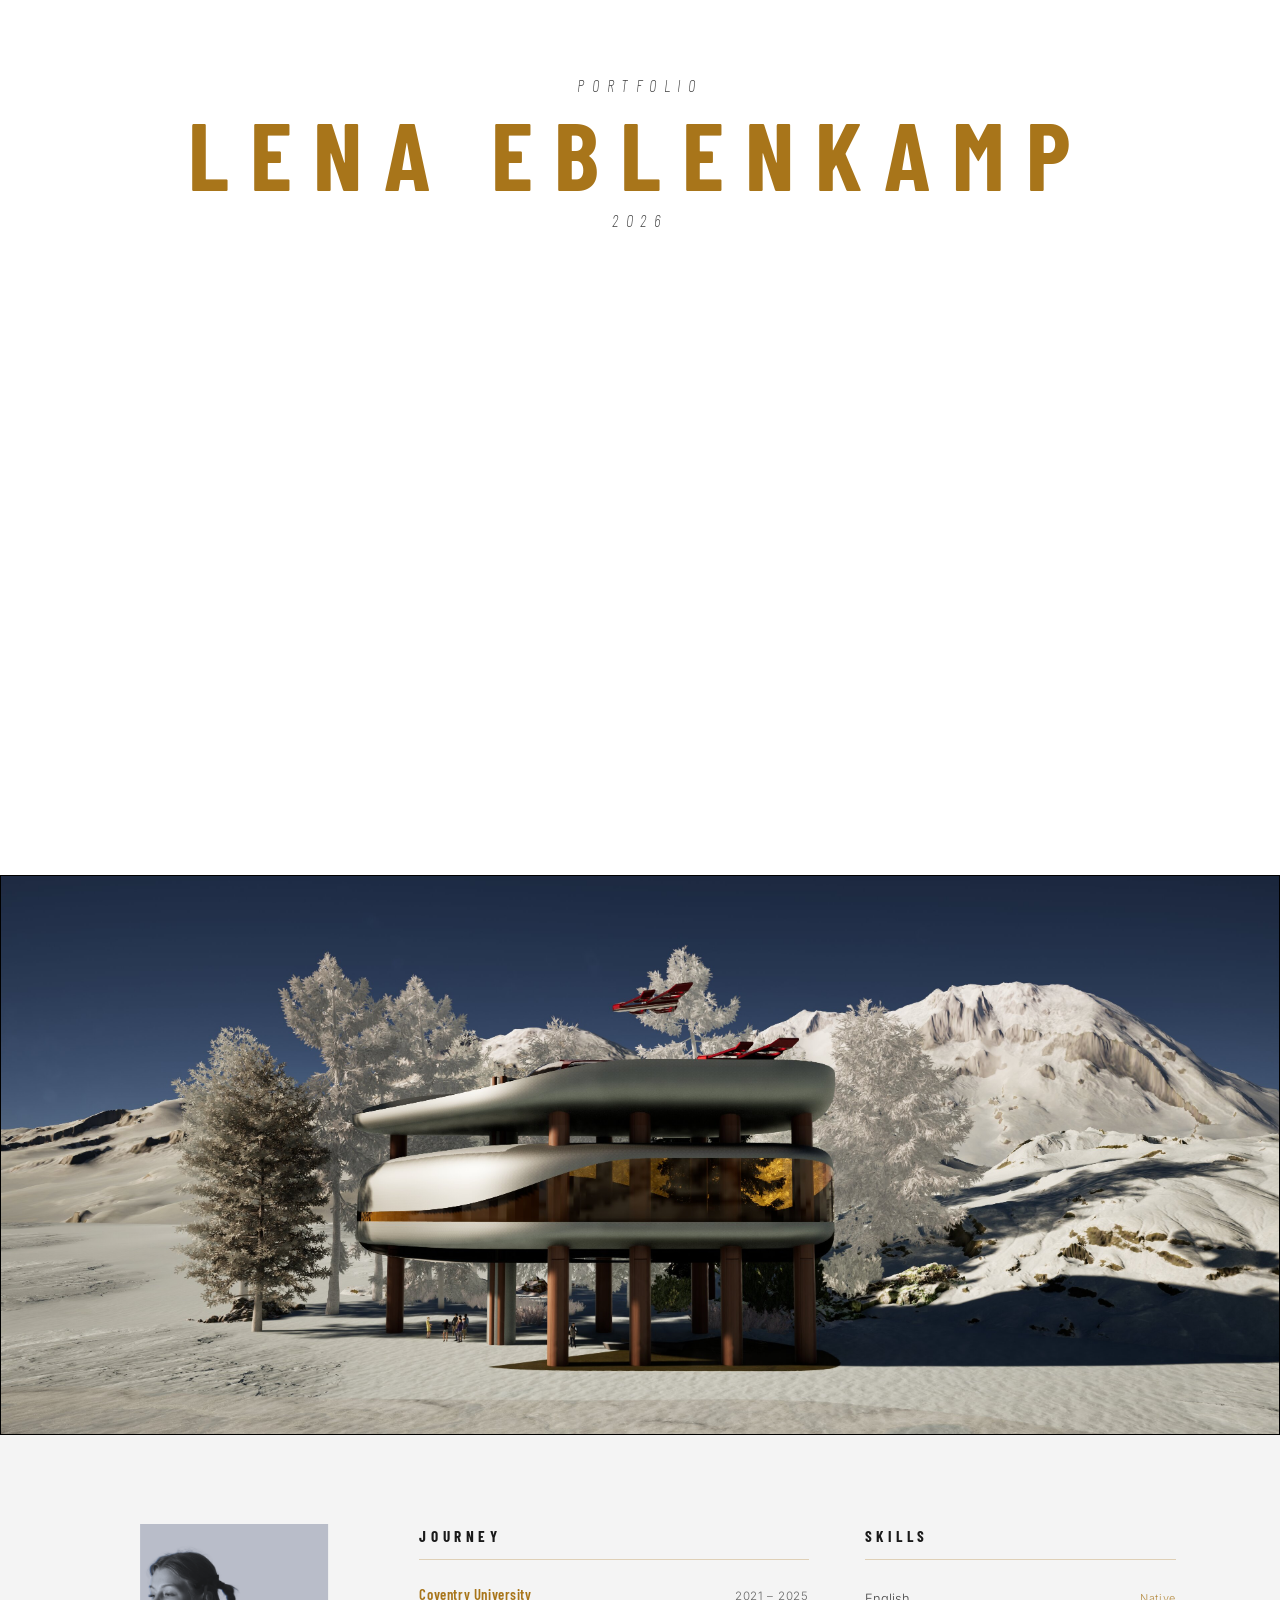
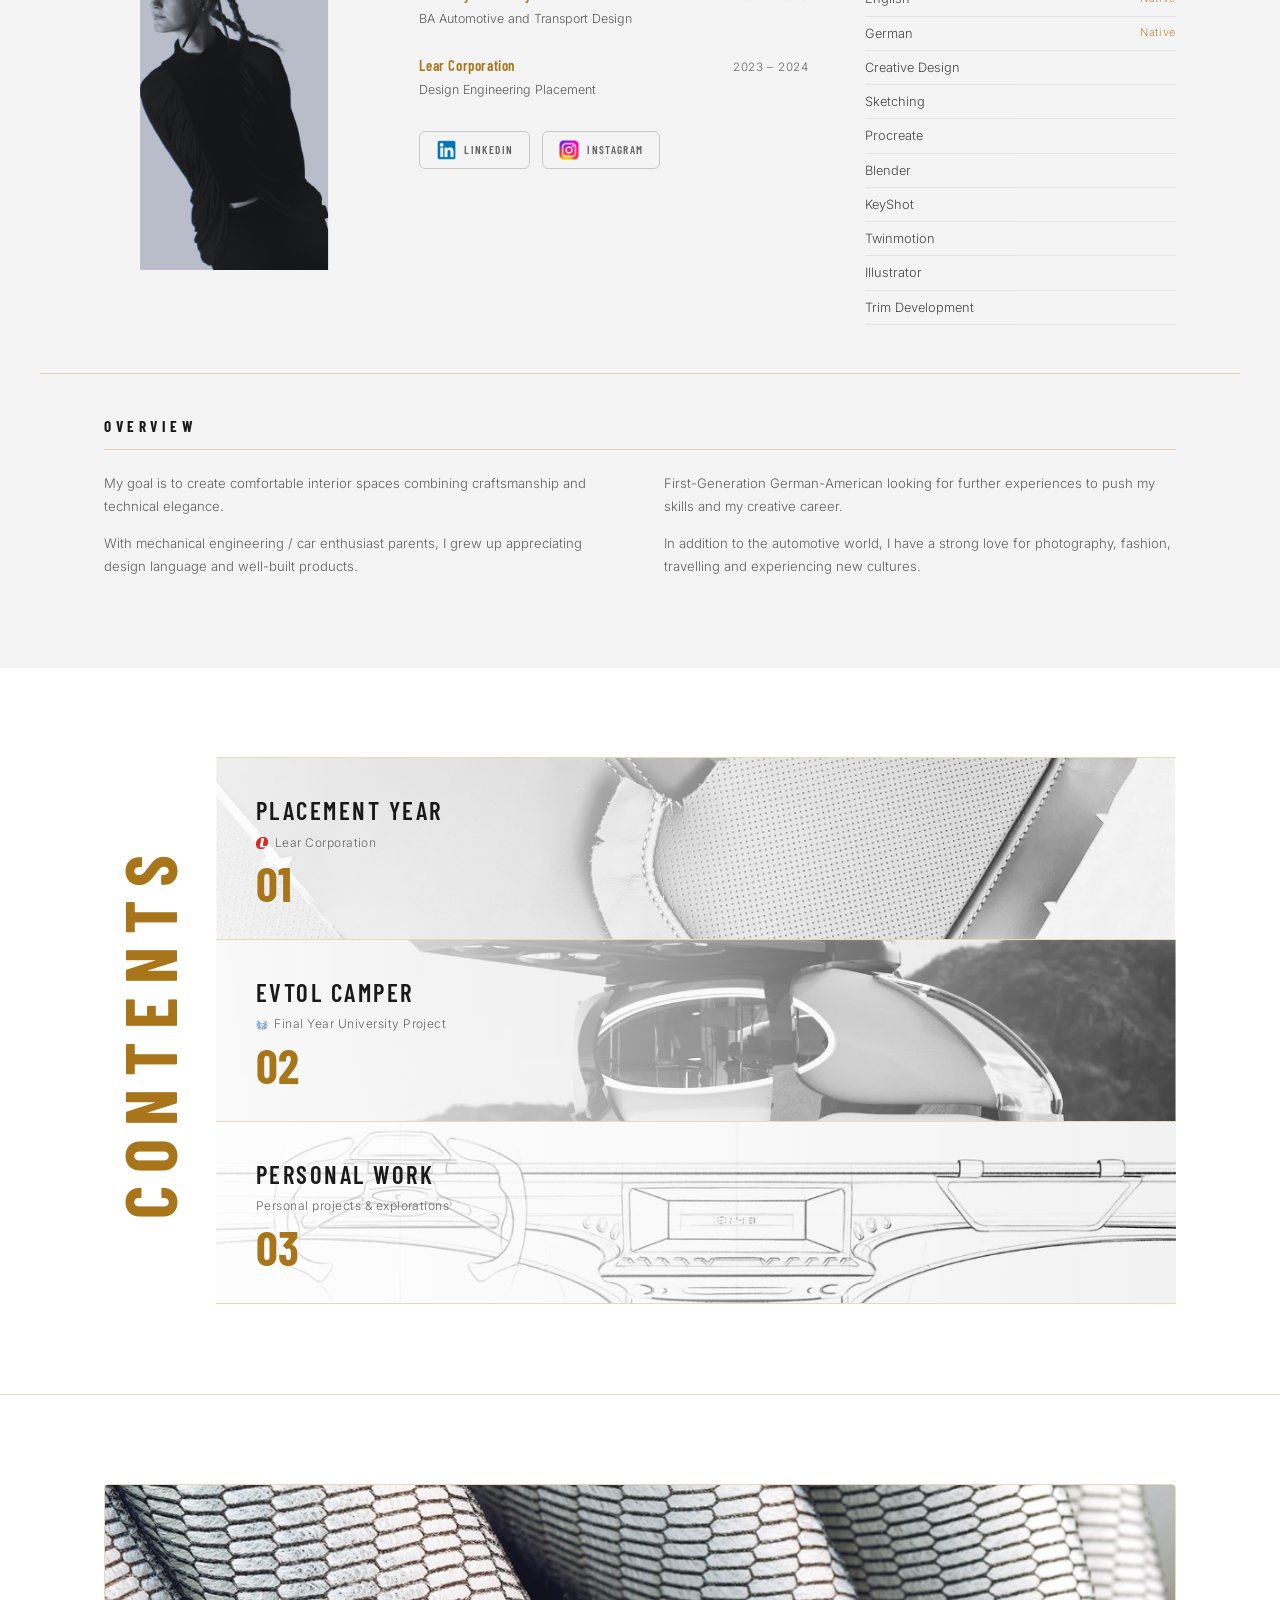
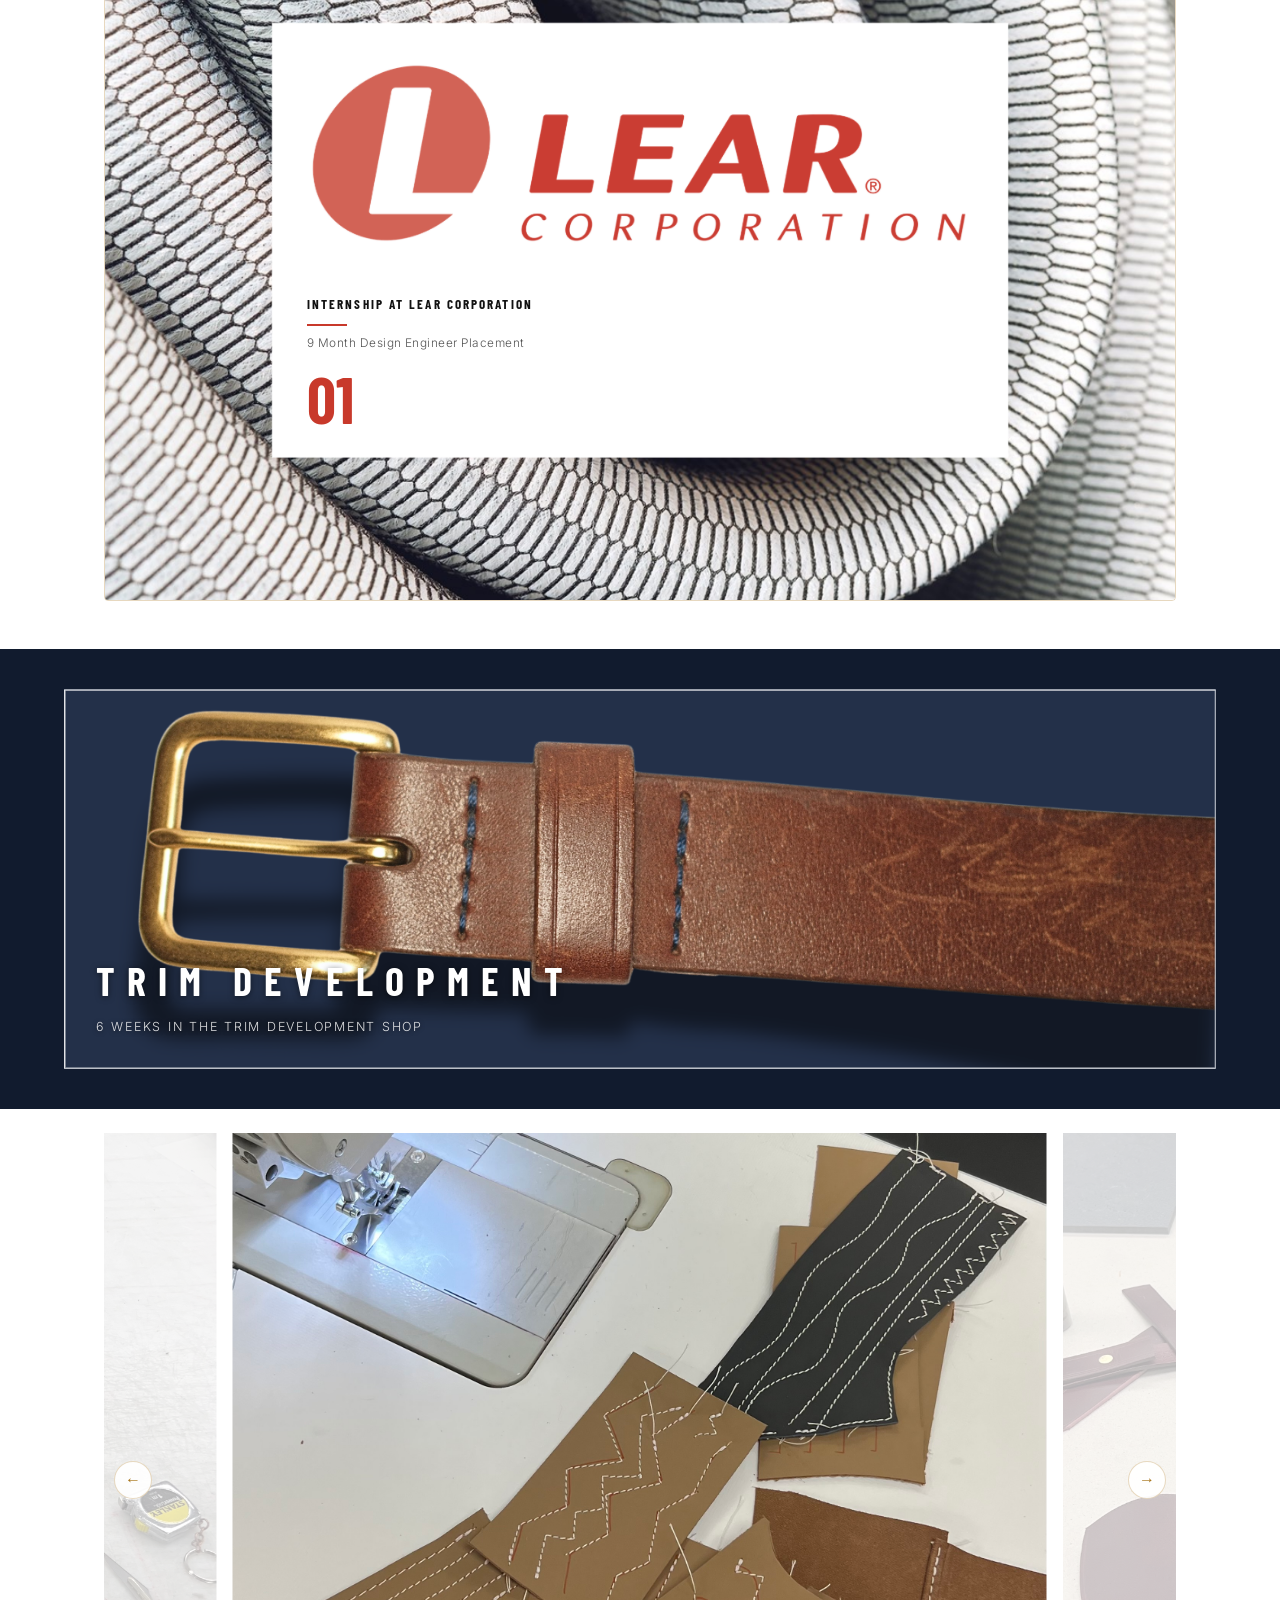
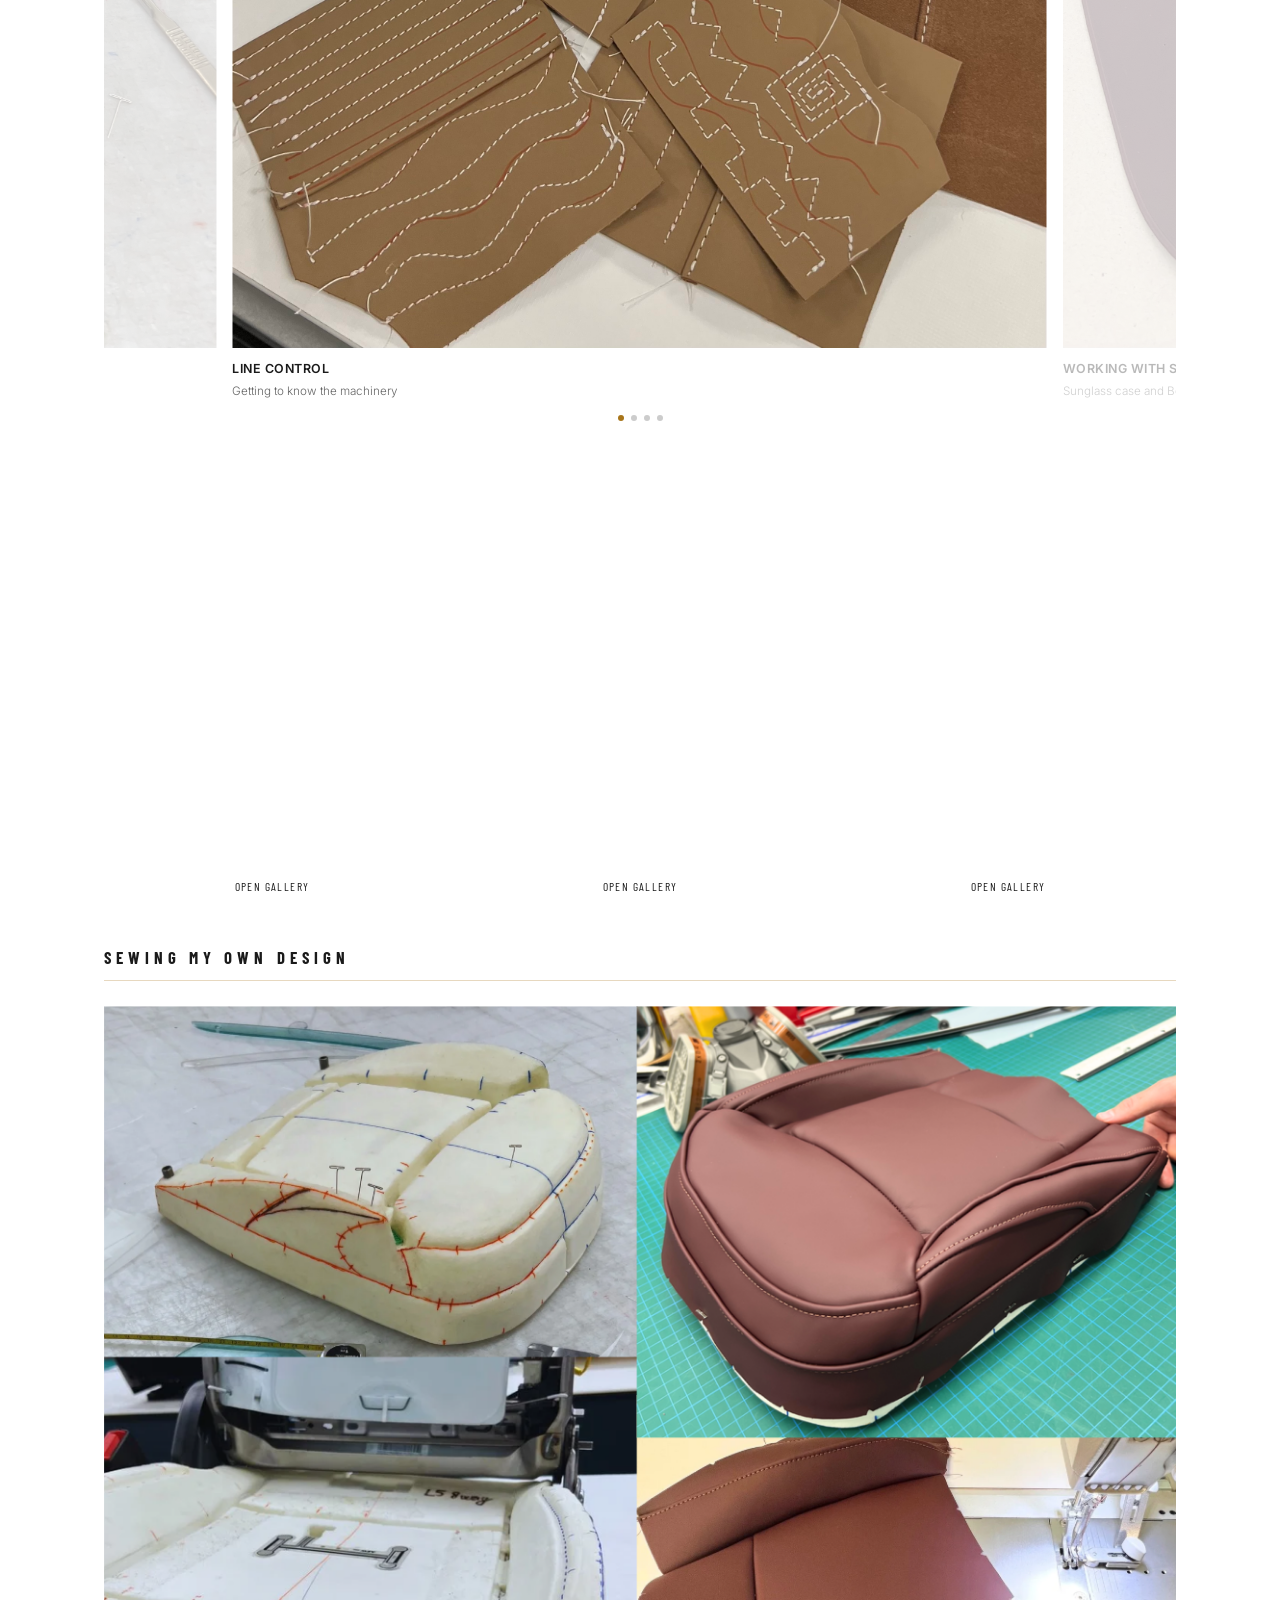
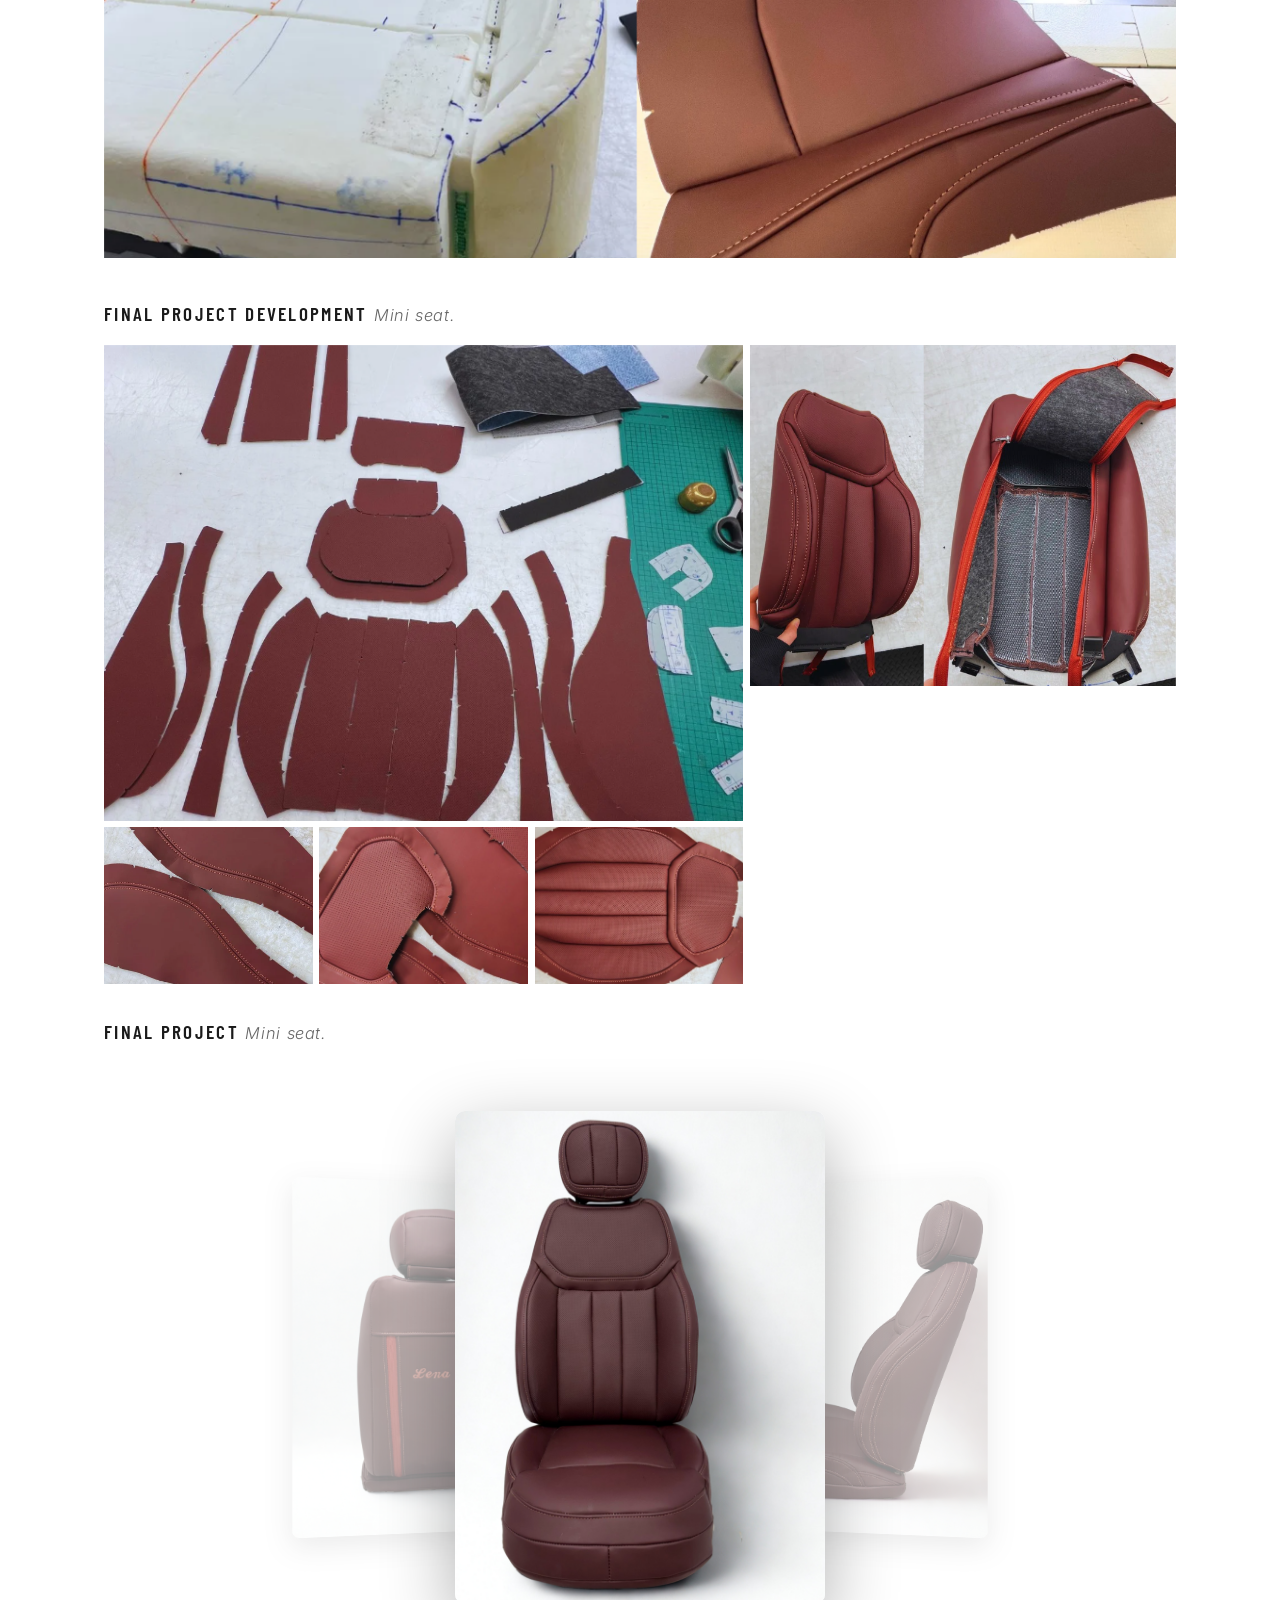
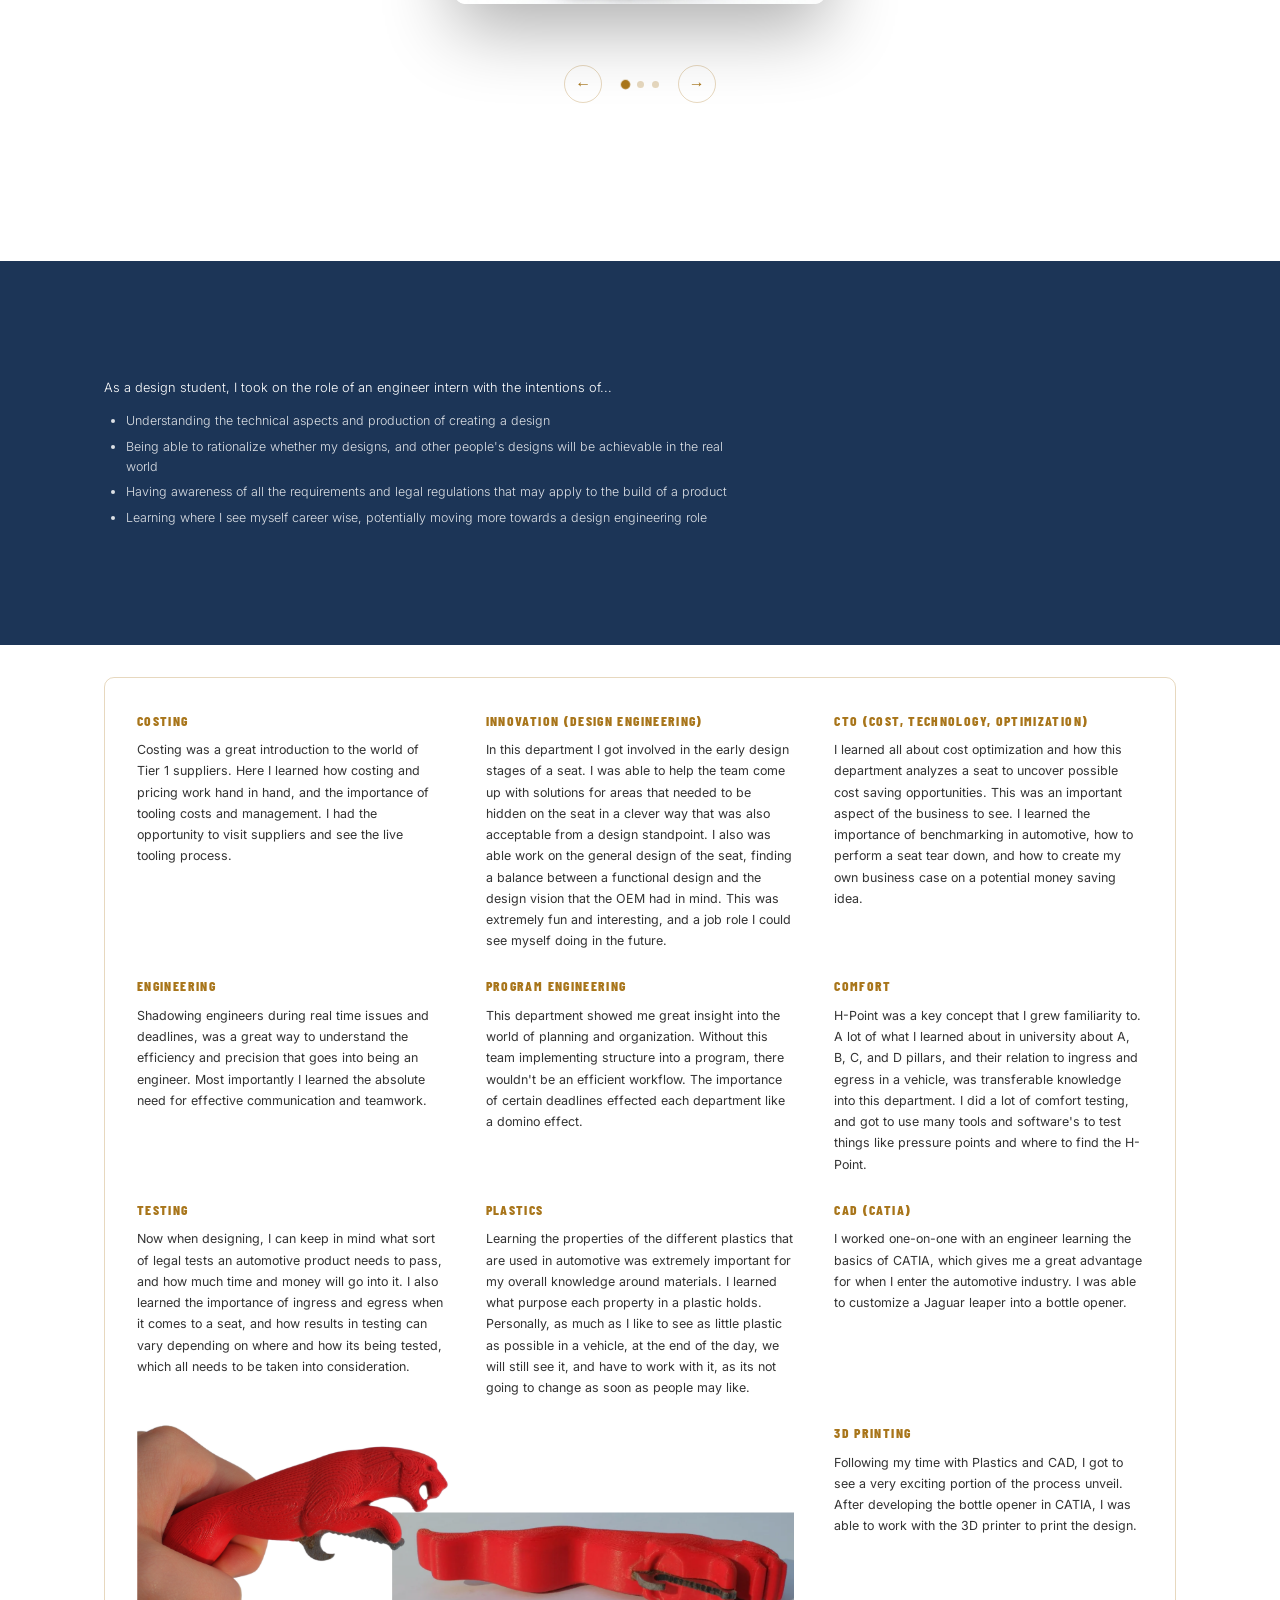
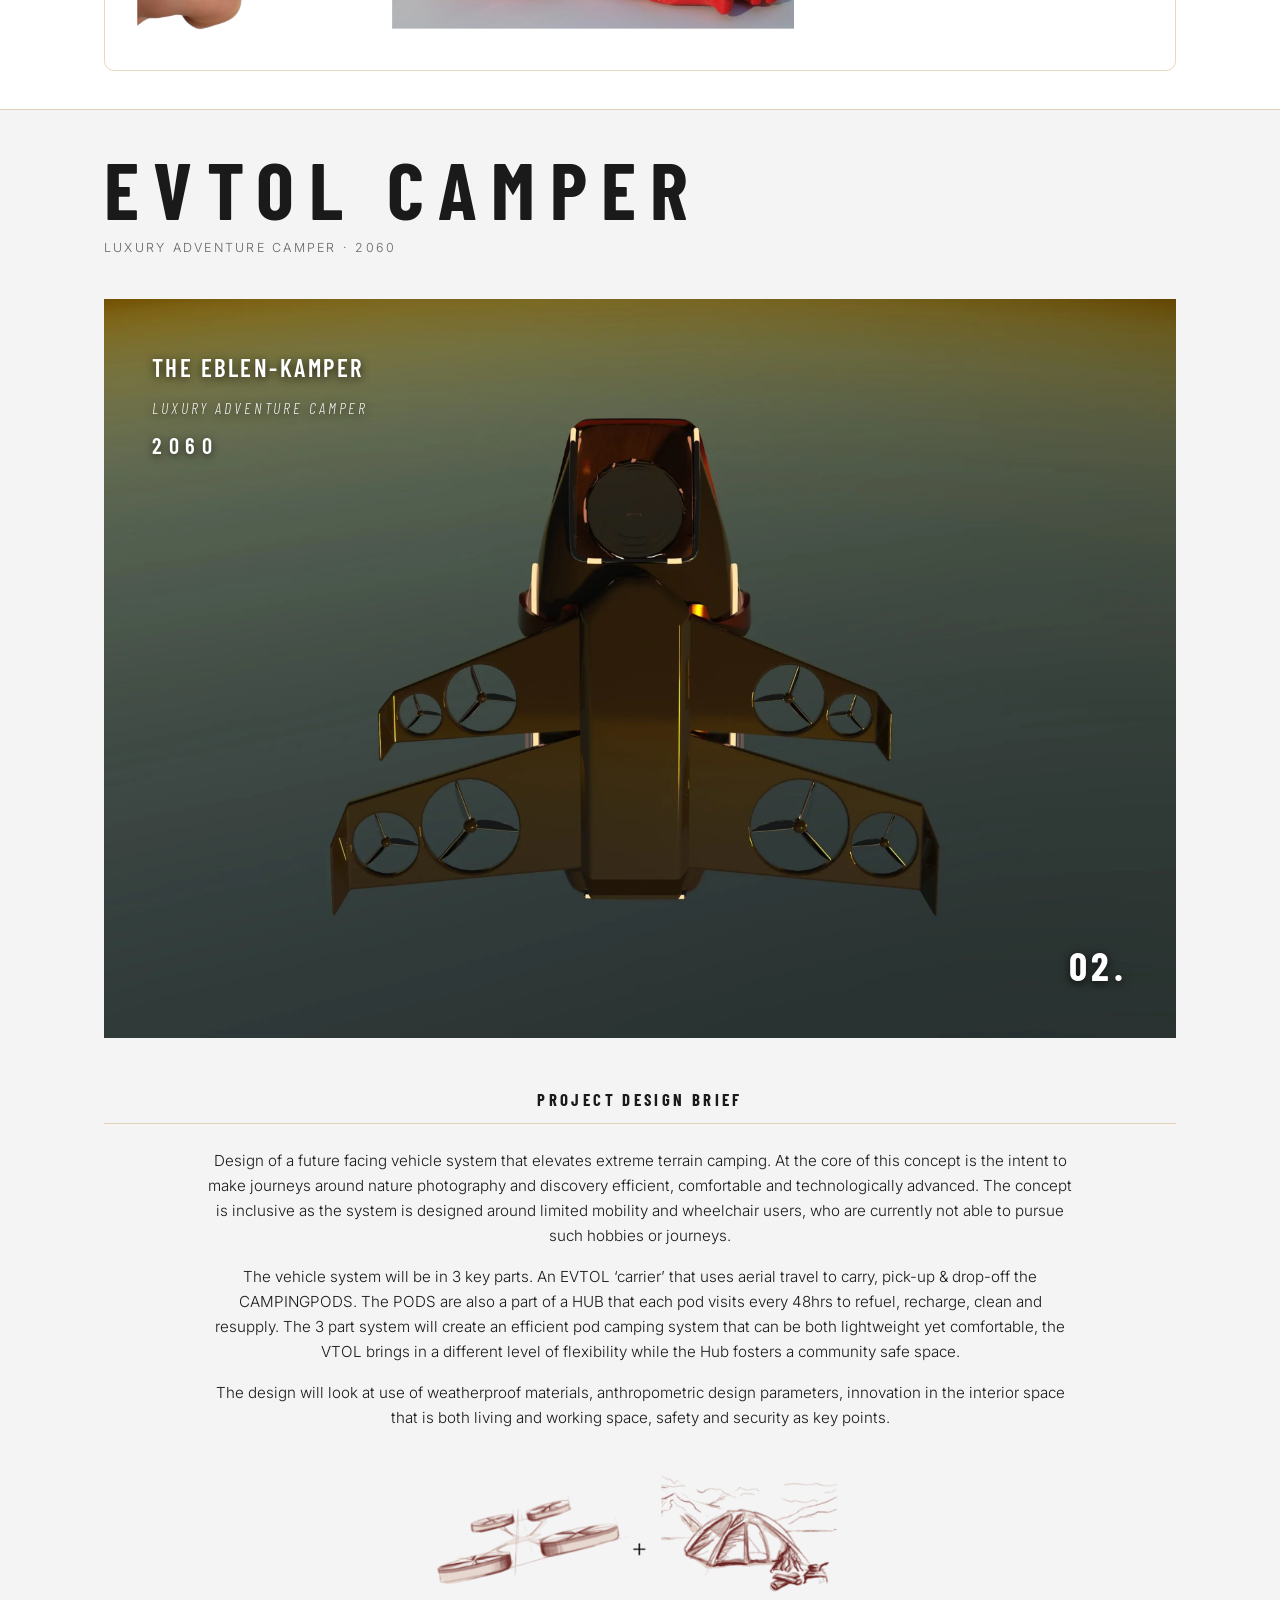
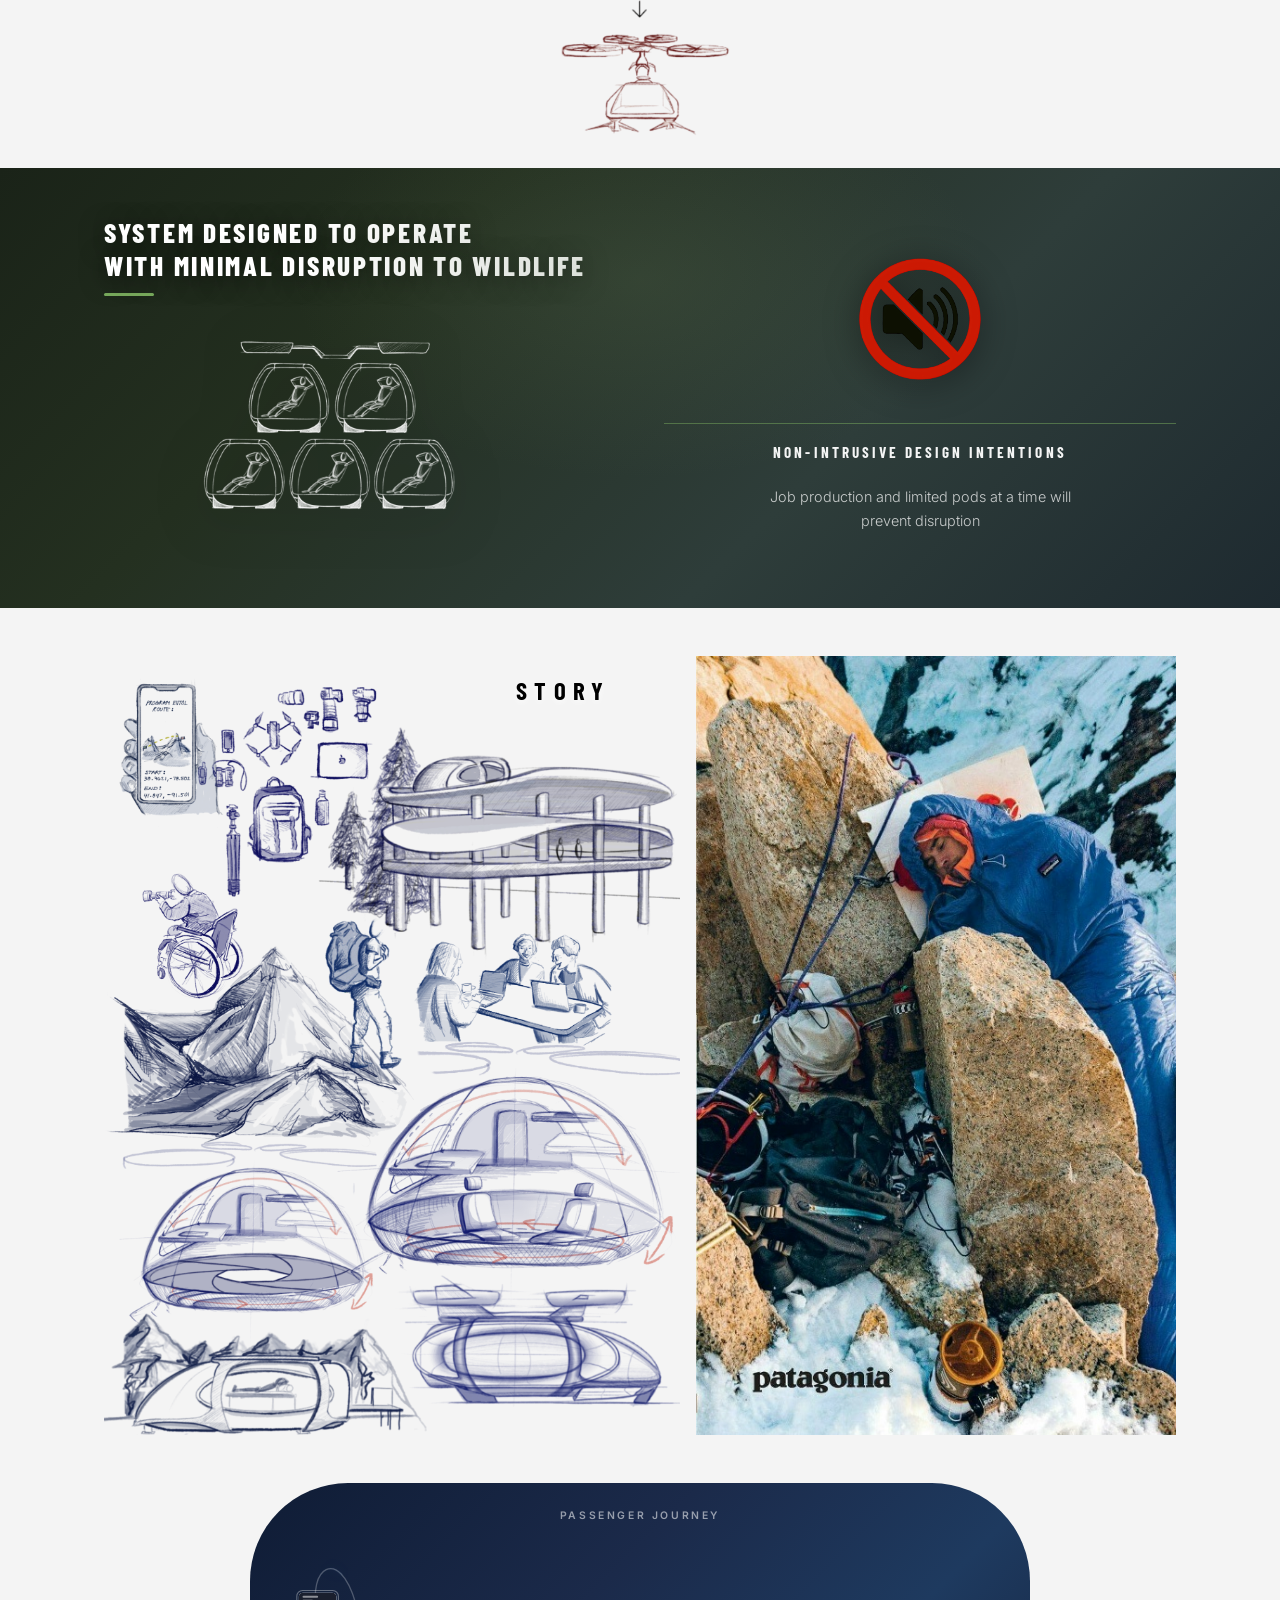
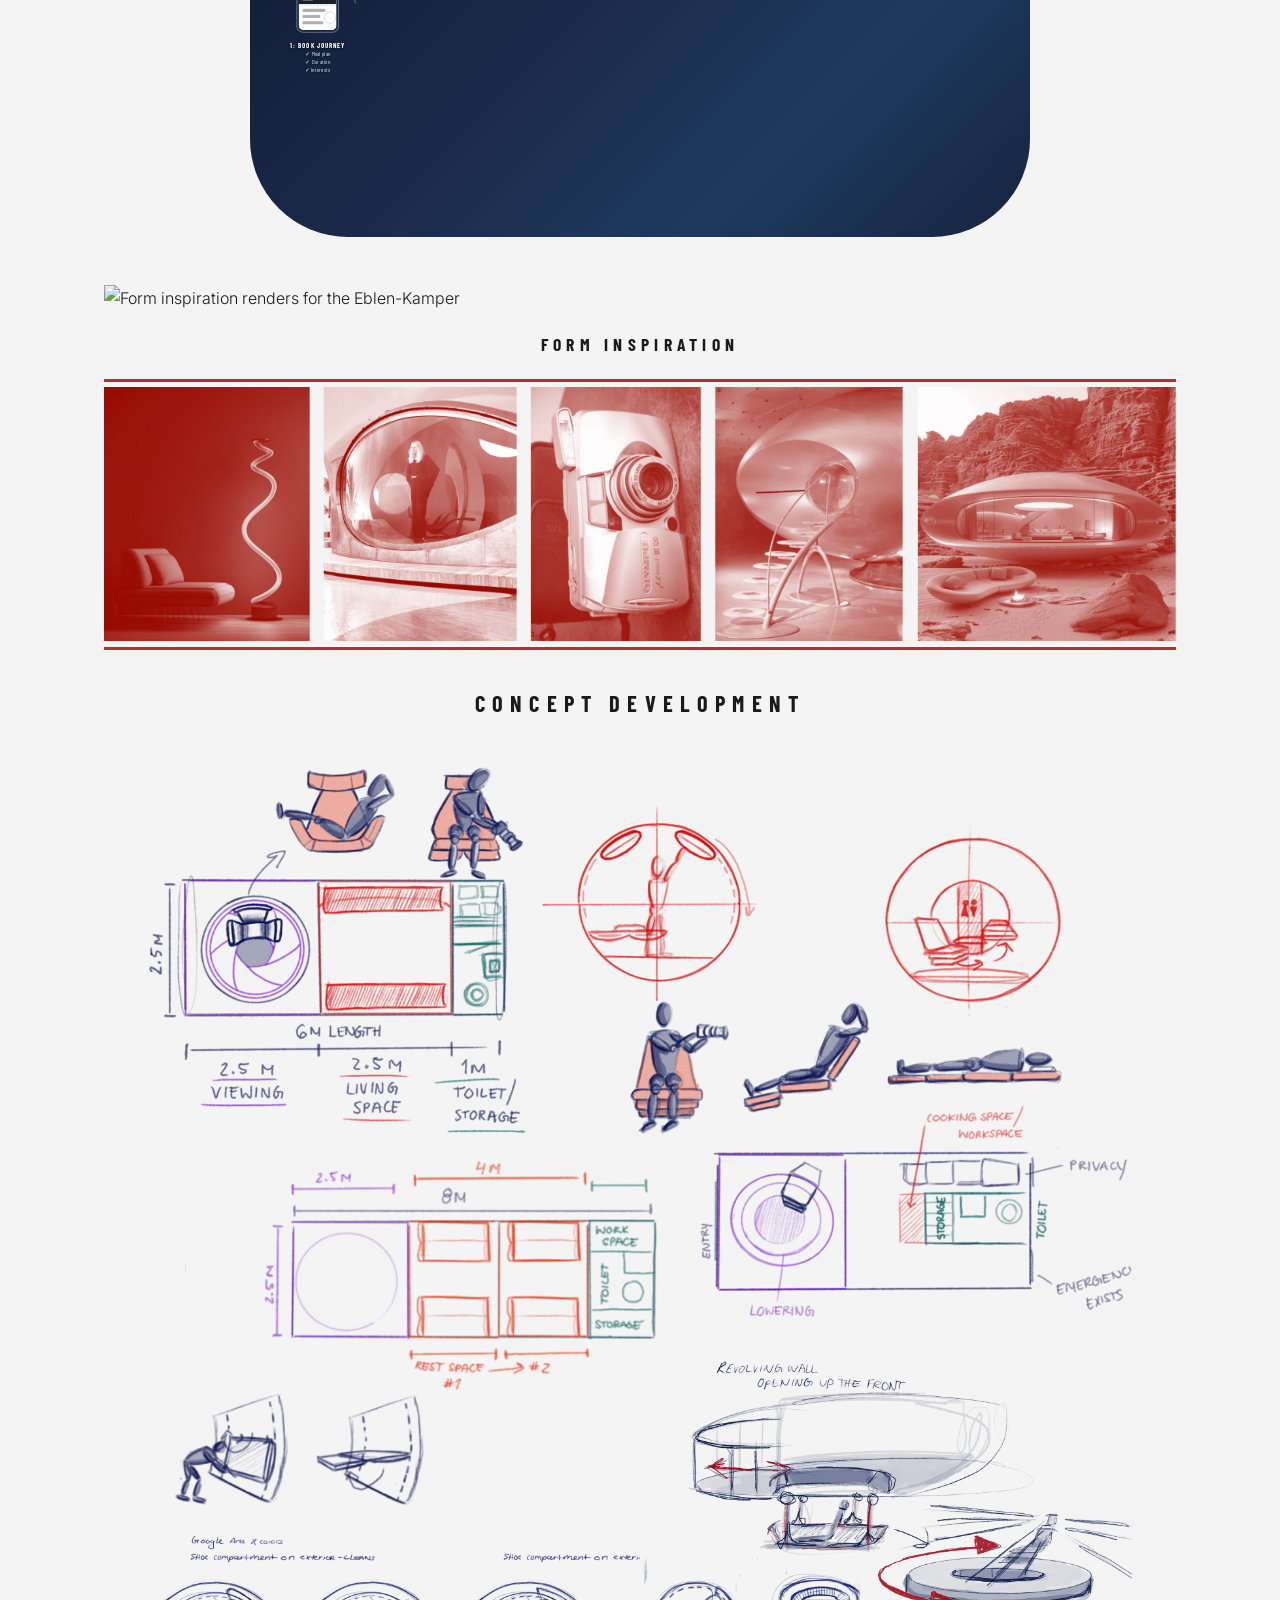
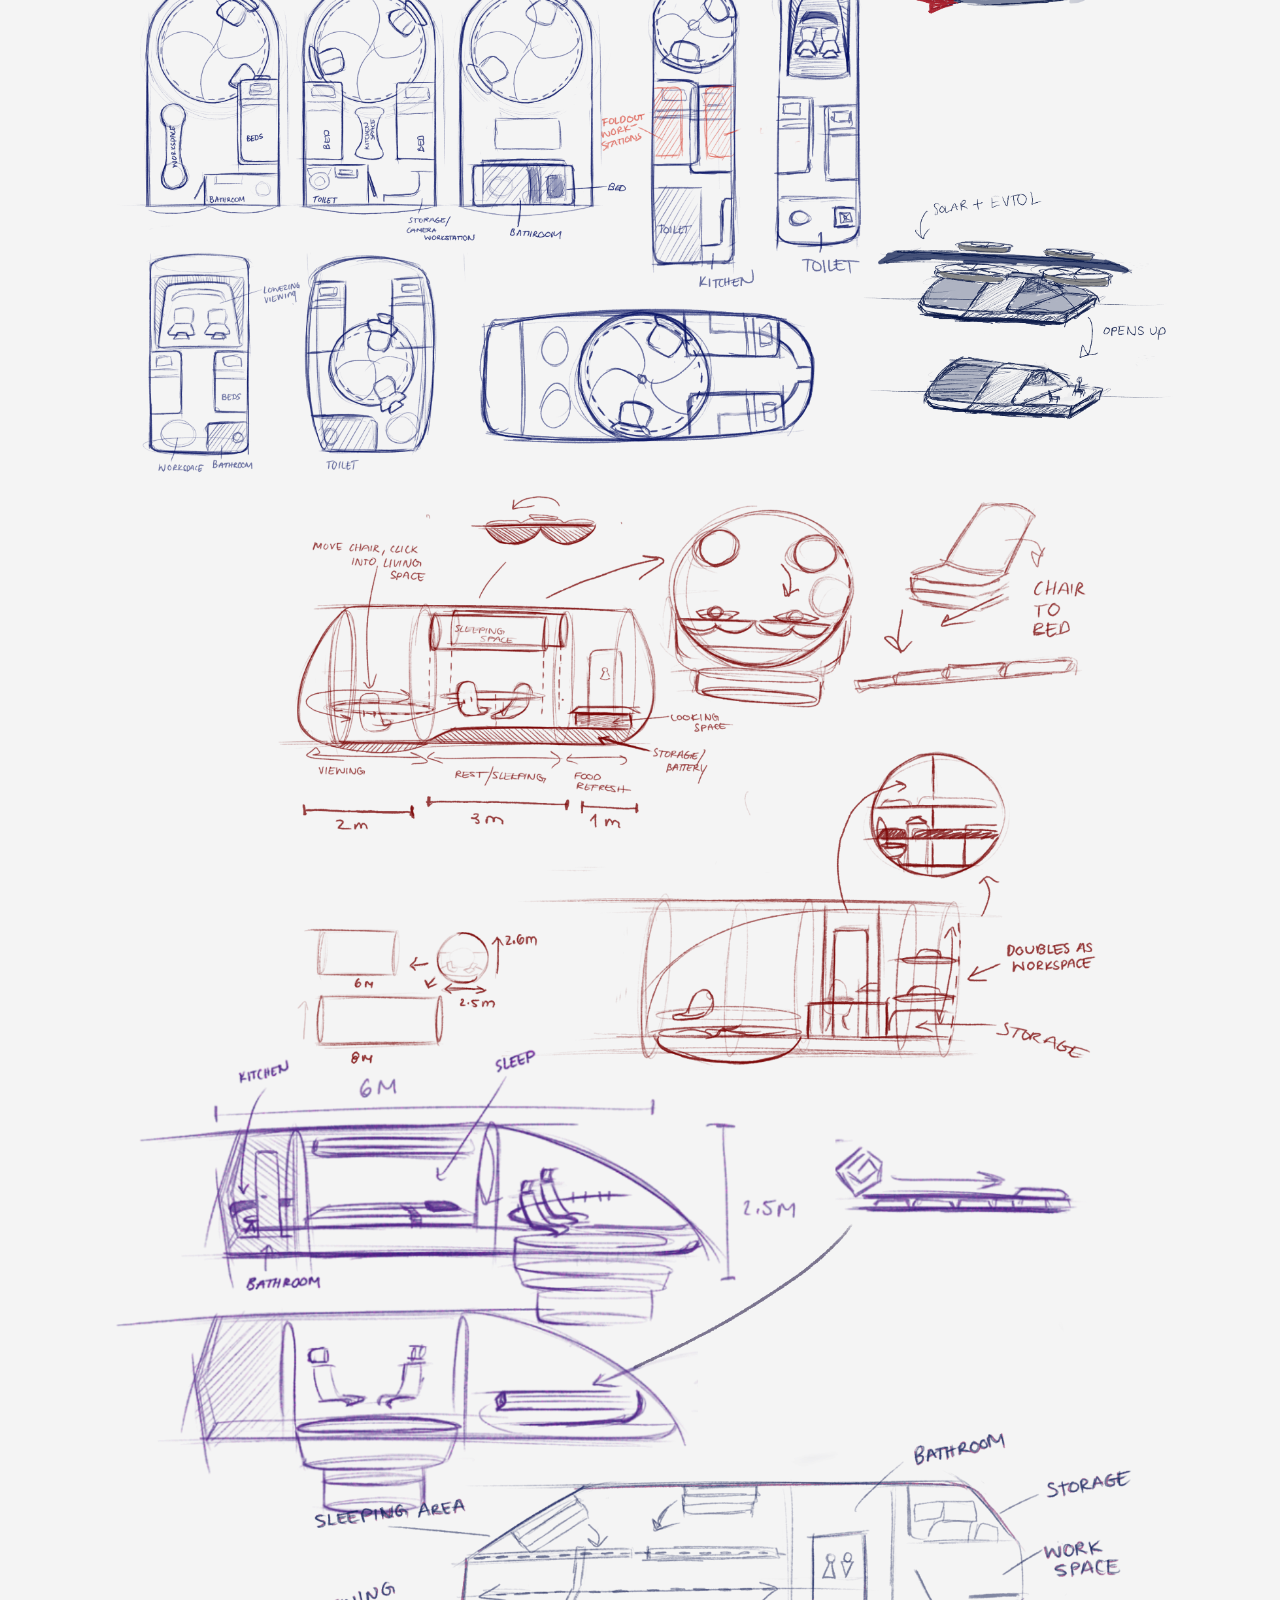
==== commit cd0a16b2: "restructure of some images + change text" ====
--- a/index.html
+++ b/index.html
@@ -66,7 +66,7 @@
               <span class="tl-org">Lear Corporation</span>
               <span class="tl-date">2023 – 2024</span>
             </div>
-            <p class="tl-role">Creative Design Engineering Internship</p>
+            <p class="tl-role">Design Engineering Placement</p>
           </div>
 
         </div>
@@ -80,6 +80,14 @@
             <img src="Images/hero/instagram.png" alt="Instagram">
             <span>Instagram</span>
           </a>
+          <button class="social-btn resume-btn" style="display:none" onclick="window.open('files/resume.pdf', '_blank')">
+            <svg xmlns="http://www.w3.org/2000/svg" width="20" height="20" viewBox="0 0 24 24" fill="none" stroke="currentColor" stroke-width="2" stroke-linecap="round" stroke-linejoin="round">
+              <path d="M21 15v4a2 2 0 0 1-2 2H5a2 2 0 0 1-2-2v-4"/>
+              <polyline points="7 10 12 15 17 10"/>
+              <line x1="12" y1="15" x2="12" y2="3"/>
+            </svg>
+            <span>Resume</span>
+          </button>
         </div>
 
       </div>
@@ -200,28 +208,28 @@
         <div class="sc-viewport">
           <div class="sc-track">
             <div class="sc-slide active">
-              <img src="Images/project-01-lear/own-design/design-sketch-01.jpg" alt="Line control">
+              <img src="Images/project-01-lear/own-design/linecontrl.jpg" alt="Line control">
               <div class="sc-caption-wrap">
                 <p class="sc-title">Line control</p>
                 <p class="sc-sub">Getting to know the machinery</p>
               </div>
             </div>
             <div class="sc-slide">
-              <img src="Images/project-01-lear/own-design/design-sketch-02.jpg" alt="Saddle leather work">
+              <img src="Images/project-01-lear/own-design/sunglases.jpg" alt="Saddle leather work">
               <div class="sc-caption-wrap">
                 <p class="sc-title">Working with saddle leather</p>
                 <p class="sc-sub">Sunglass case and Belt</p>
               </div>
             </div>
             <div class="sc-slide">
-              <img src="Images/project-01-lear/own-design/design-sketch-03.jpg" alt="Leather pouch development">
+              <img src="Images/project-01-lear/own-design/leatherpouch.jpg" alt="Leather pouch development">
               <div class="sc-caption-wrap">
                 <p class="sc-title">First development project</p>
                 <p class="sc-sub">Leather pouch for my headphones</p>
               </div>
             </div>
             <div class="sc-slide">
-              <img src="Images/project-01-lear/own-design/design-sketch-04.jpg" alt="Seat cover pattern">
+              <img src="Images/project-01-lear/own-design/searcoverpattern.jpg" alt="Seat cover pattern">
               <div class="sc-caption-wrap">
                 <p class="sc-title">Creating my own seat cover pattern</p>
                 <p class="sc-sub">Full size seat cushion</p>
--- a/css/styles.css
+++ b/css/styles.css
@@ -317,6 +317,19 @@
 }
 
 .social-btn:hover span { color: var(--gold); }
+
+.resume-btn {
+  background: none;
+  border: 1px solid rgba(0,0,0,0.18);
+  cursor: pointer;
+  color: rgba(0,0,0,0.6);
+}
+
+.resume-btn:hover {
+  border-color: var(--gold);
+  background: rgba(168,117,26,0.06);
+  color: var(--gold);
+}
 
 /* Skills list */
 .skills-list {
@@ -1361,9 +1374,9 @@
 
 .design-brief-body p {
   font-size: 0.95rem;
-  font-weight: 500;
+  font-weight: 300;
   color: var(--white);
-  line-height: 1.8;
+  line-height: 1.65;
   max-width: 54rem;
   margin: 0 auto 1rem;
   text-align: center;
@@ -2336,14 +2349,18 @@
 
 @media (max-width: 768px) {
   .pw-img-specs-row {
-    flex-direction: column;
+    display: block;
   }
   .pw-design-img-half {
     width: 100%;
   }
   .pw-specs-box {
-    flex: unset;
+    position: static;
     width: 100%;
+    box-sizing: border-box;
+    margin-top: 1rem;
+    background: rgba(0,0,0,0.04);
+    border: 1px solid rgba(0,0,0,0.1);
   }
 }
 
@@ -2942,6 +2959,8 @@
   .pw-loyalty-section { grid-template-columns: 1fr; }
   .pw-loyalty-research-row { grid-template-columns: 1fr; }
   .pw-loyalty-bottom-row { grid-template-columns: 1fr; }
+  .pw-loyalty-sketch-col { display: none; }
+  .pw-loyalty-arrow { display: none; }
 }
 
 /* Design renders grid */
@@ -3121,7 +3140,7 @@
   .g4 { grid-template-columns: repeat(2, 1fr); }
   .g5 { grid-template-columns: repeat(2, 1fr); }
 
-  .pn-text { width: 65%; }
+  .pn-text { width: 65%; padding-left: var(--px); }
 
   .pnav-label span { font-size: 2rem; }
 
@@ -3271,7 +3290,7 @@
   .lear-header-text {
     position: static;
     width: 100%;
-    padding: 0.6rem 0 0.2rem;
+    padding: 0.75rem var(--px) 0.25rem;
     background: none;
   }
 
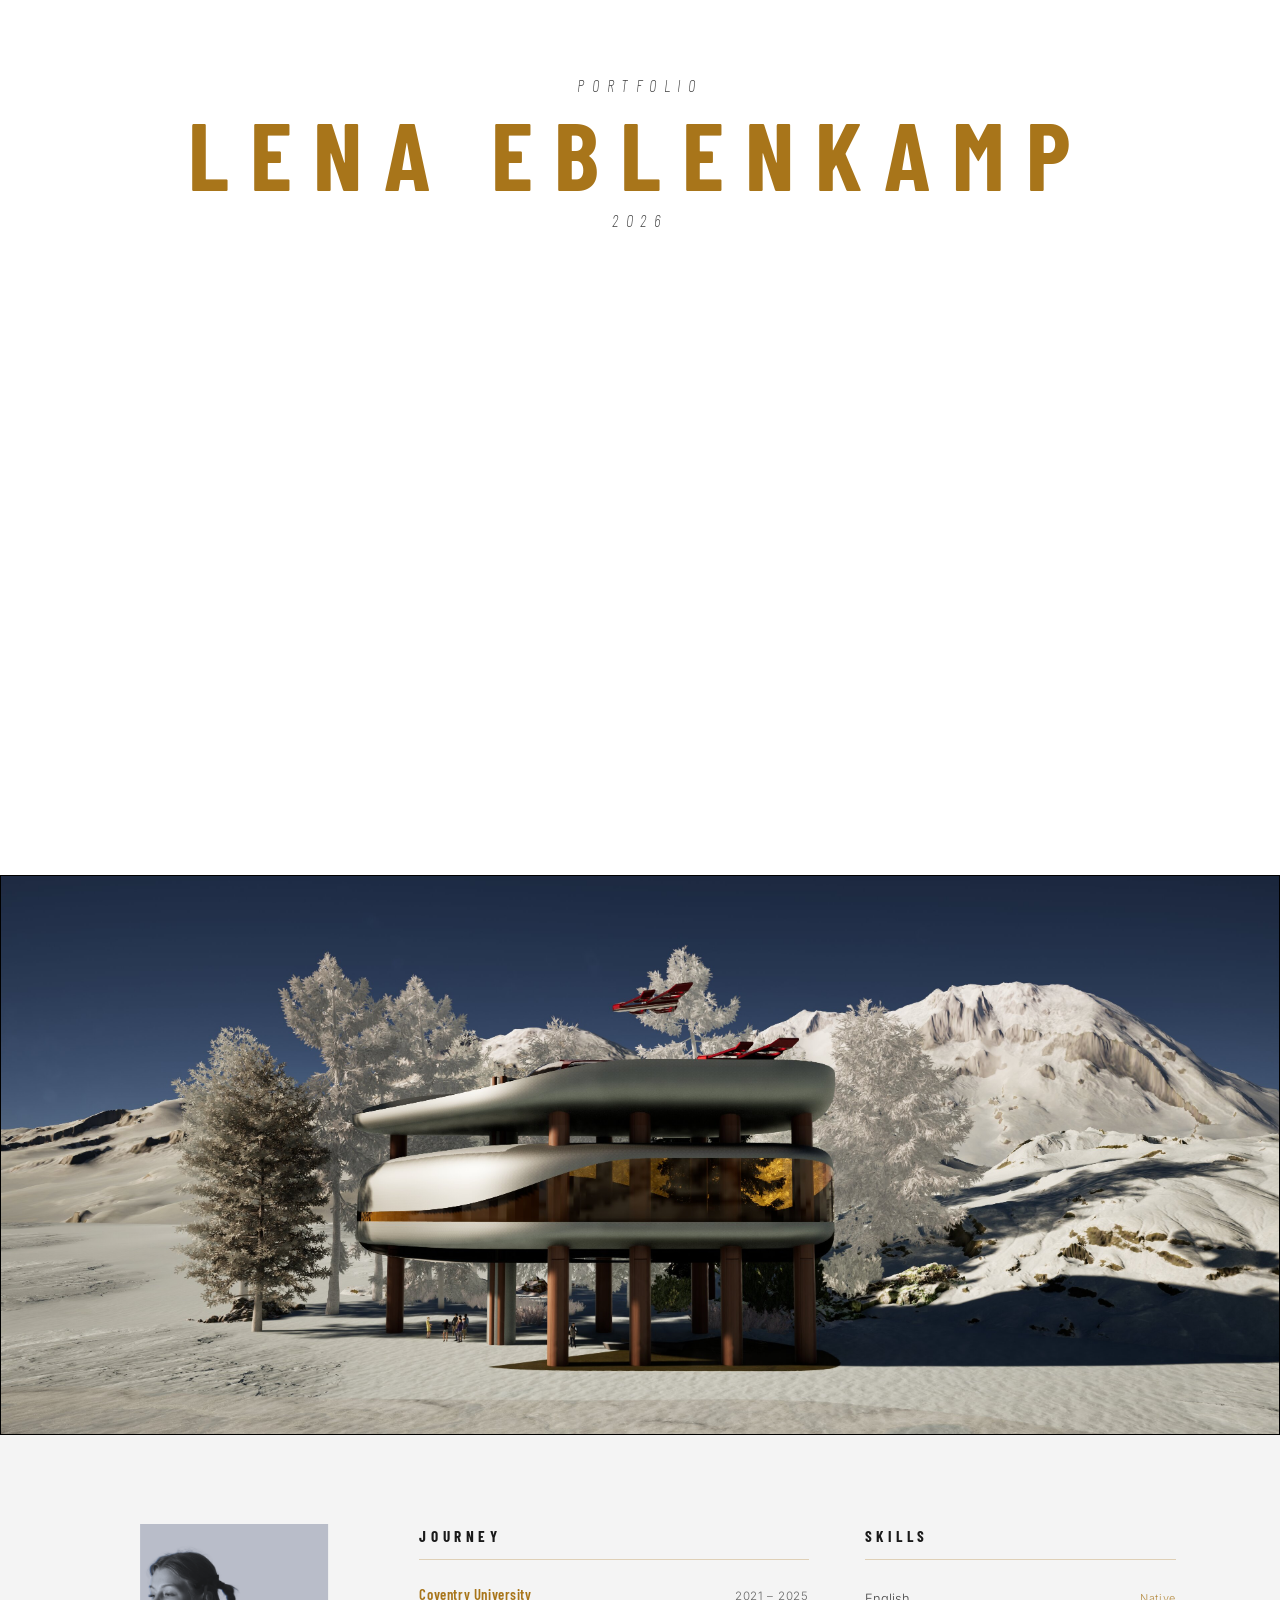
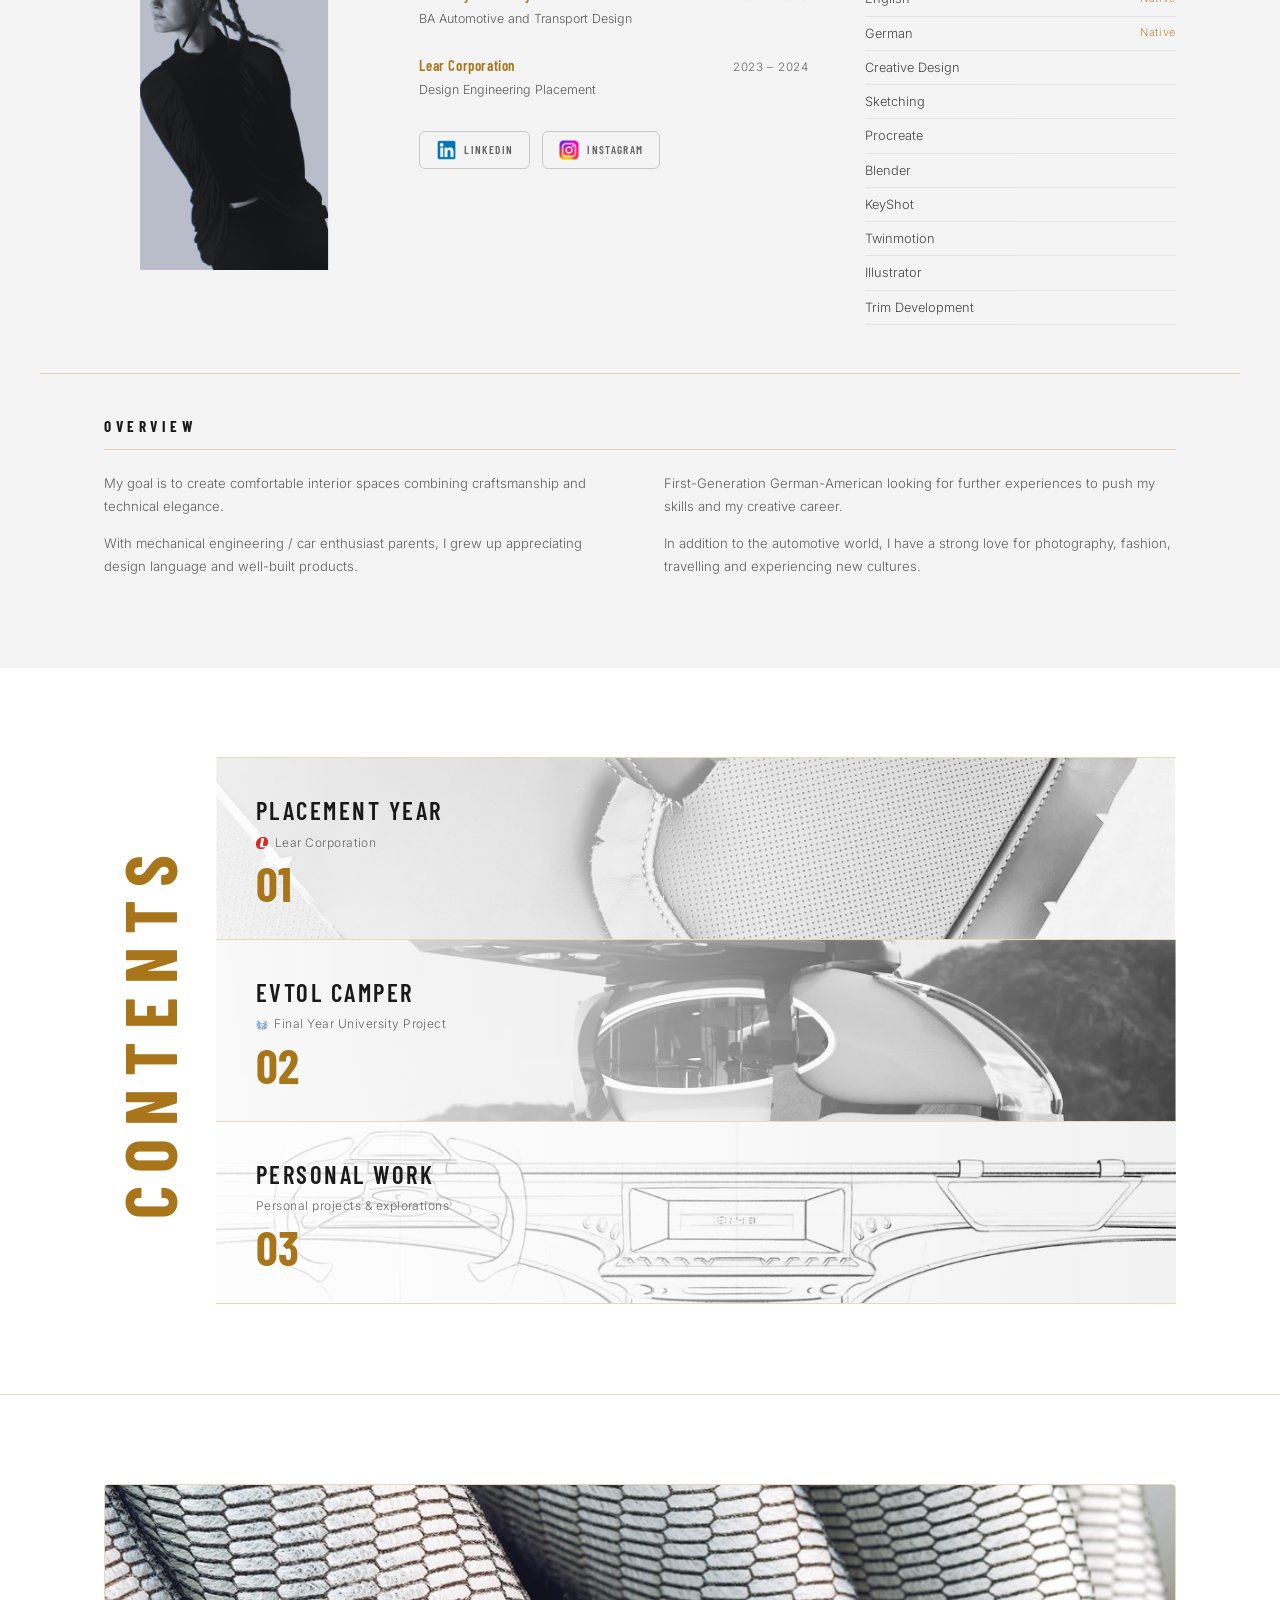
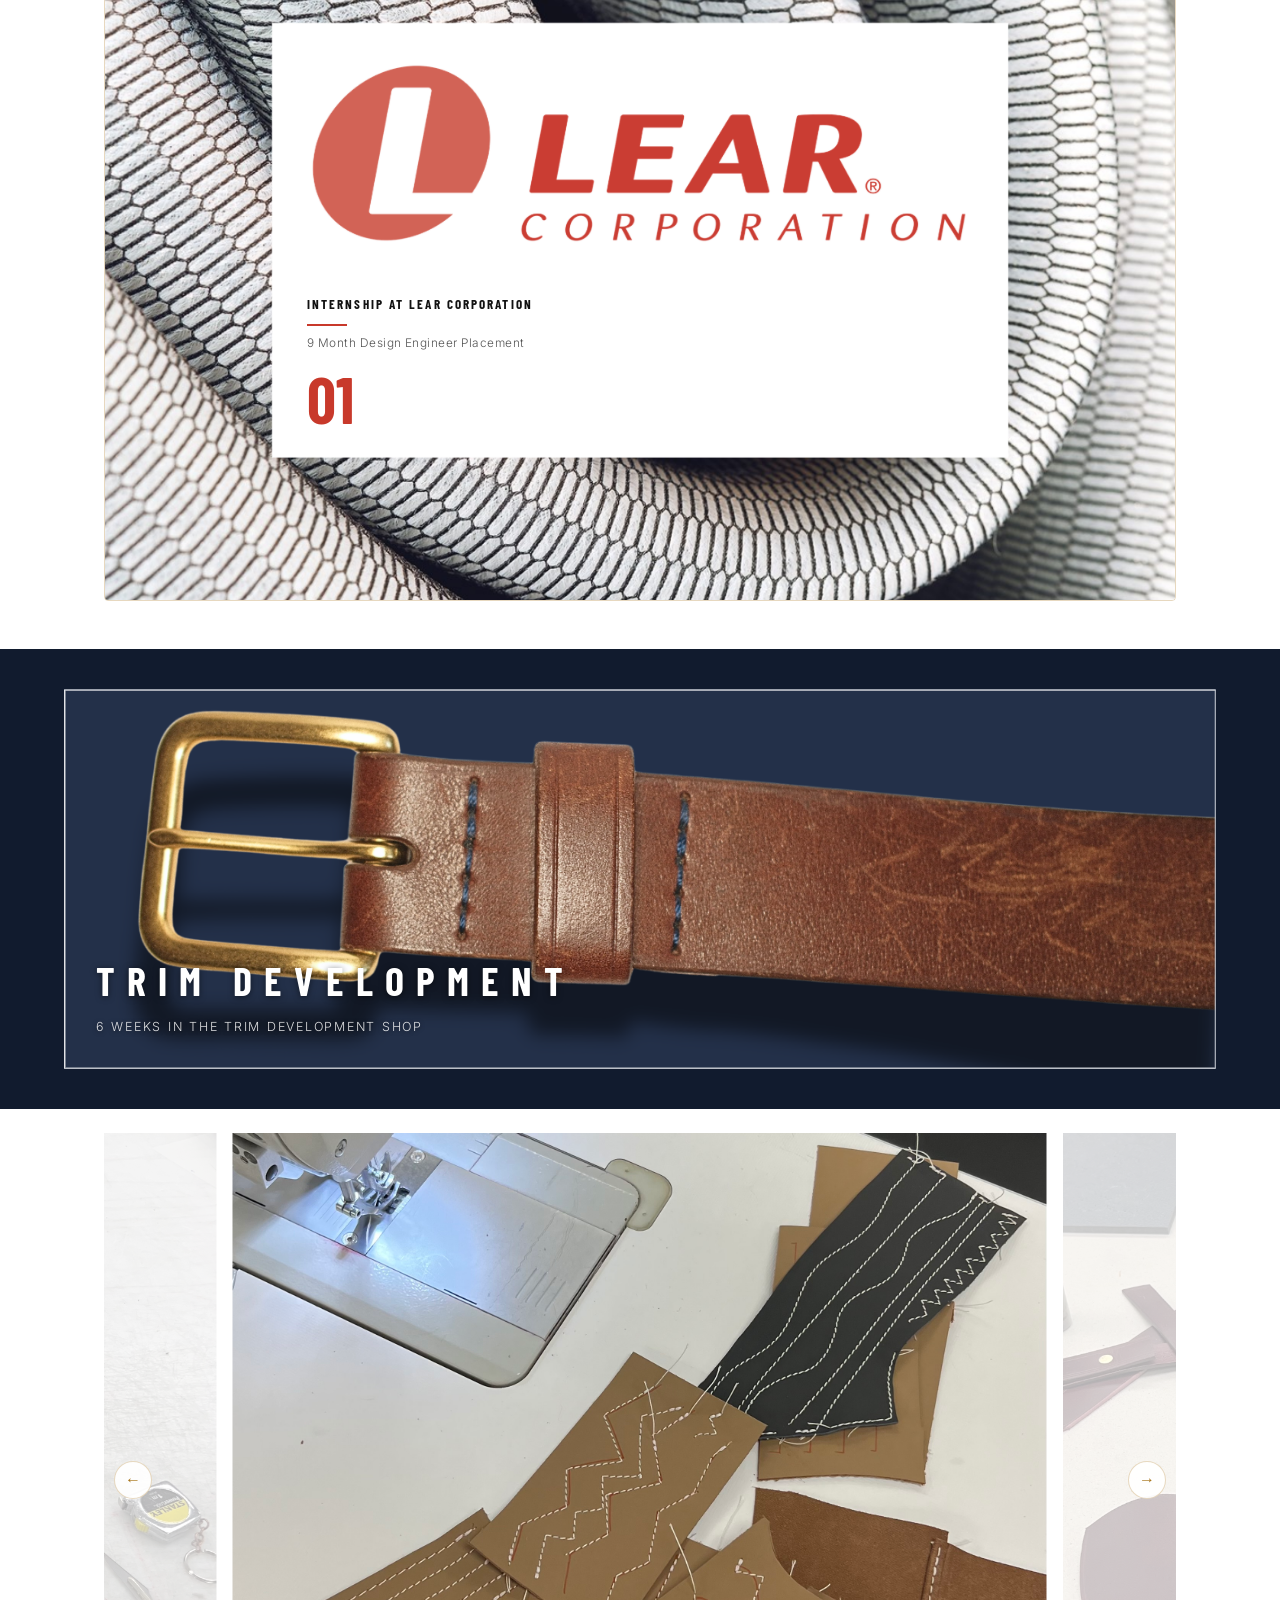
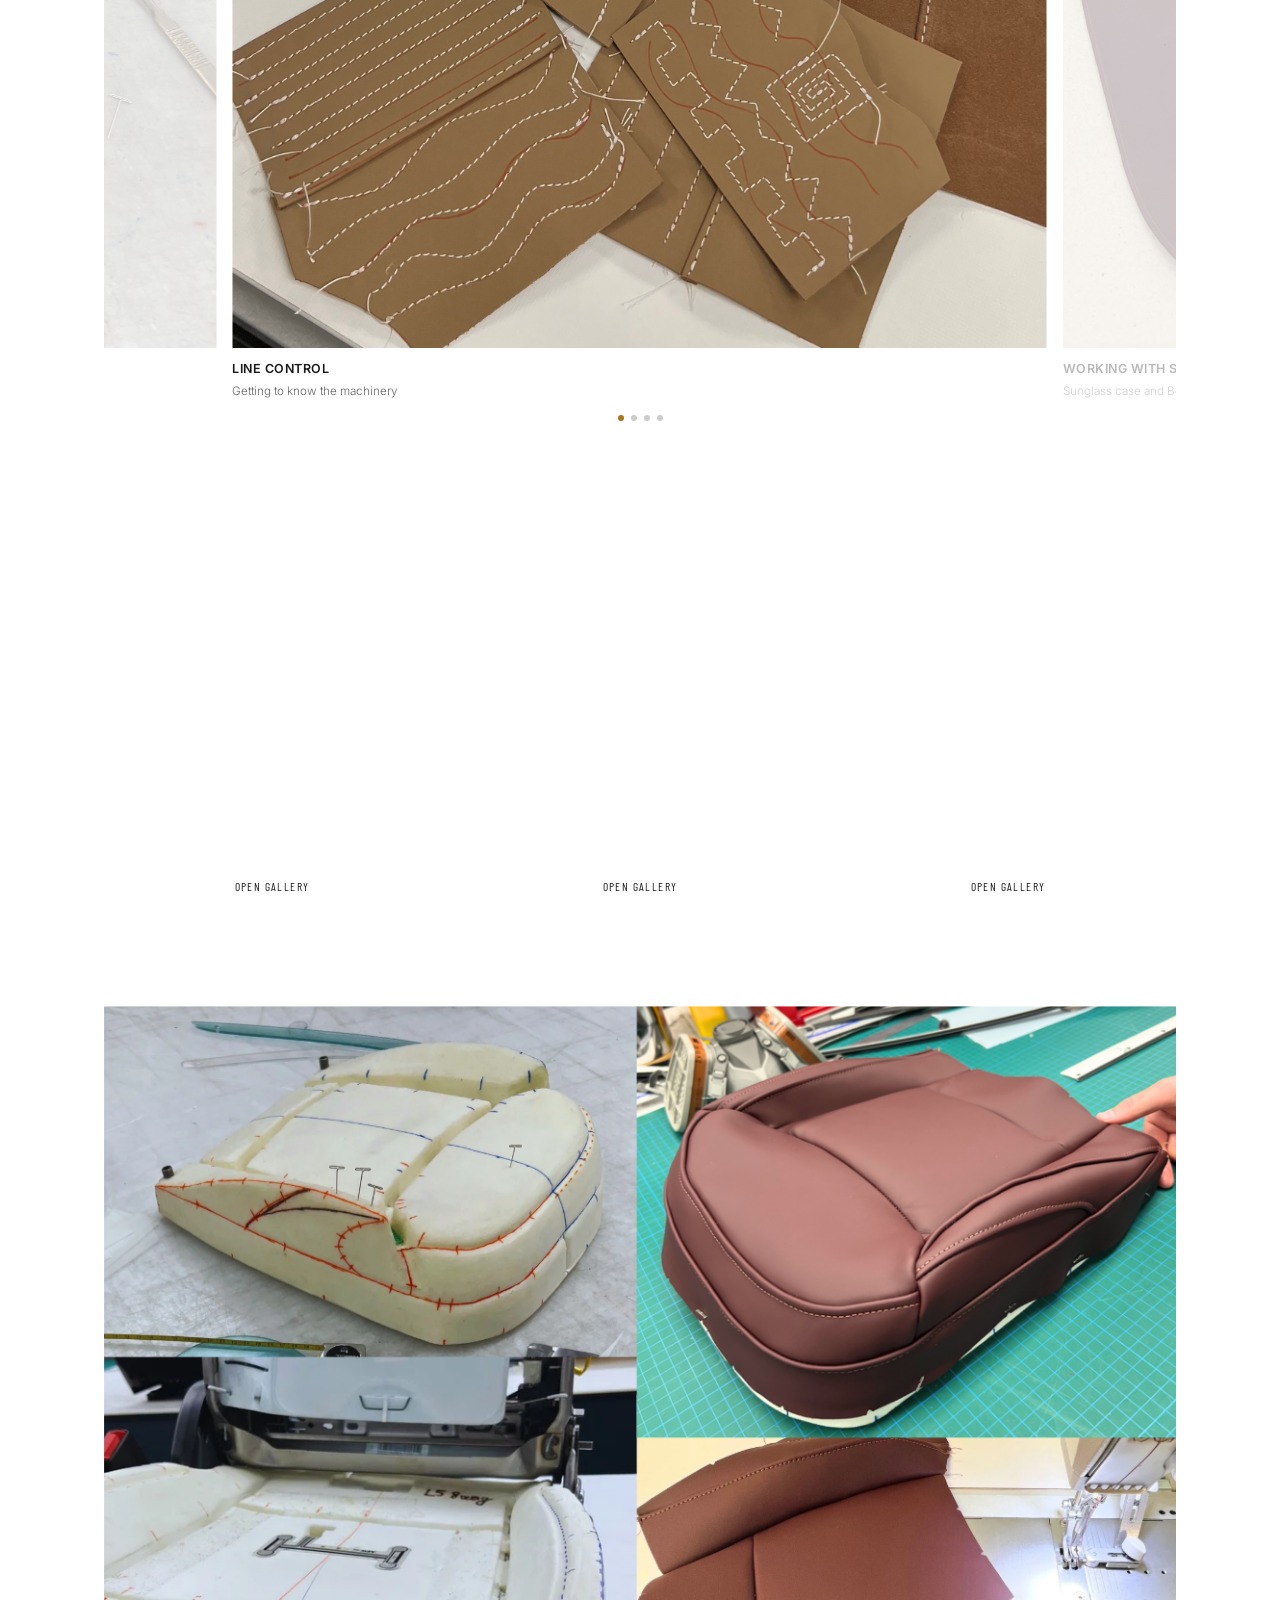
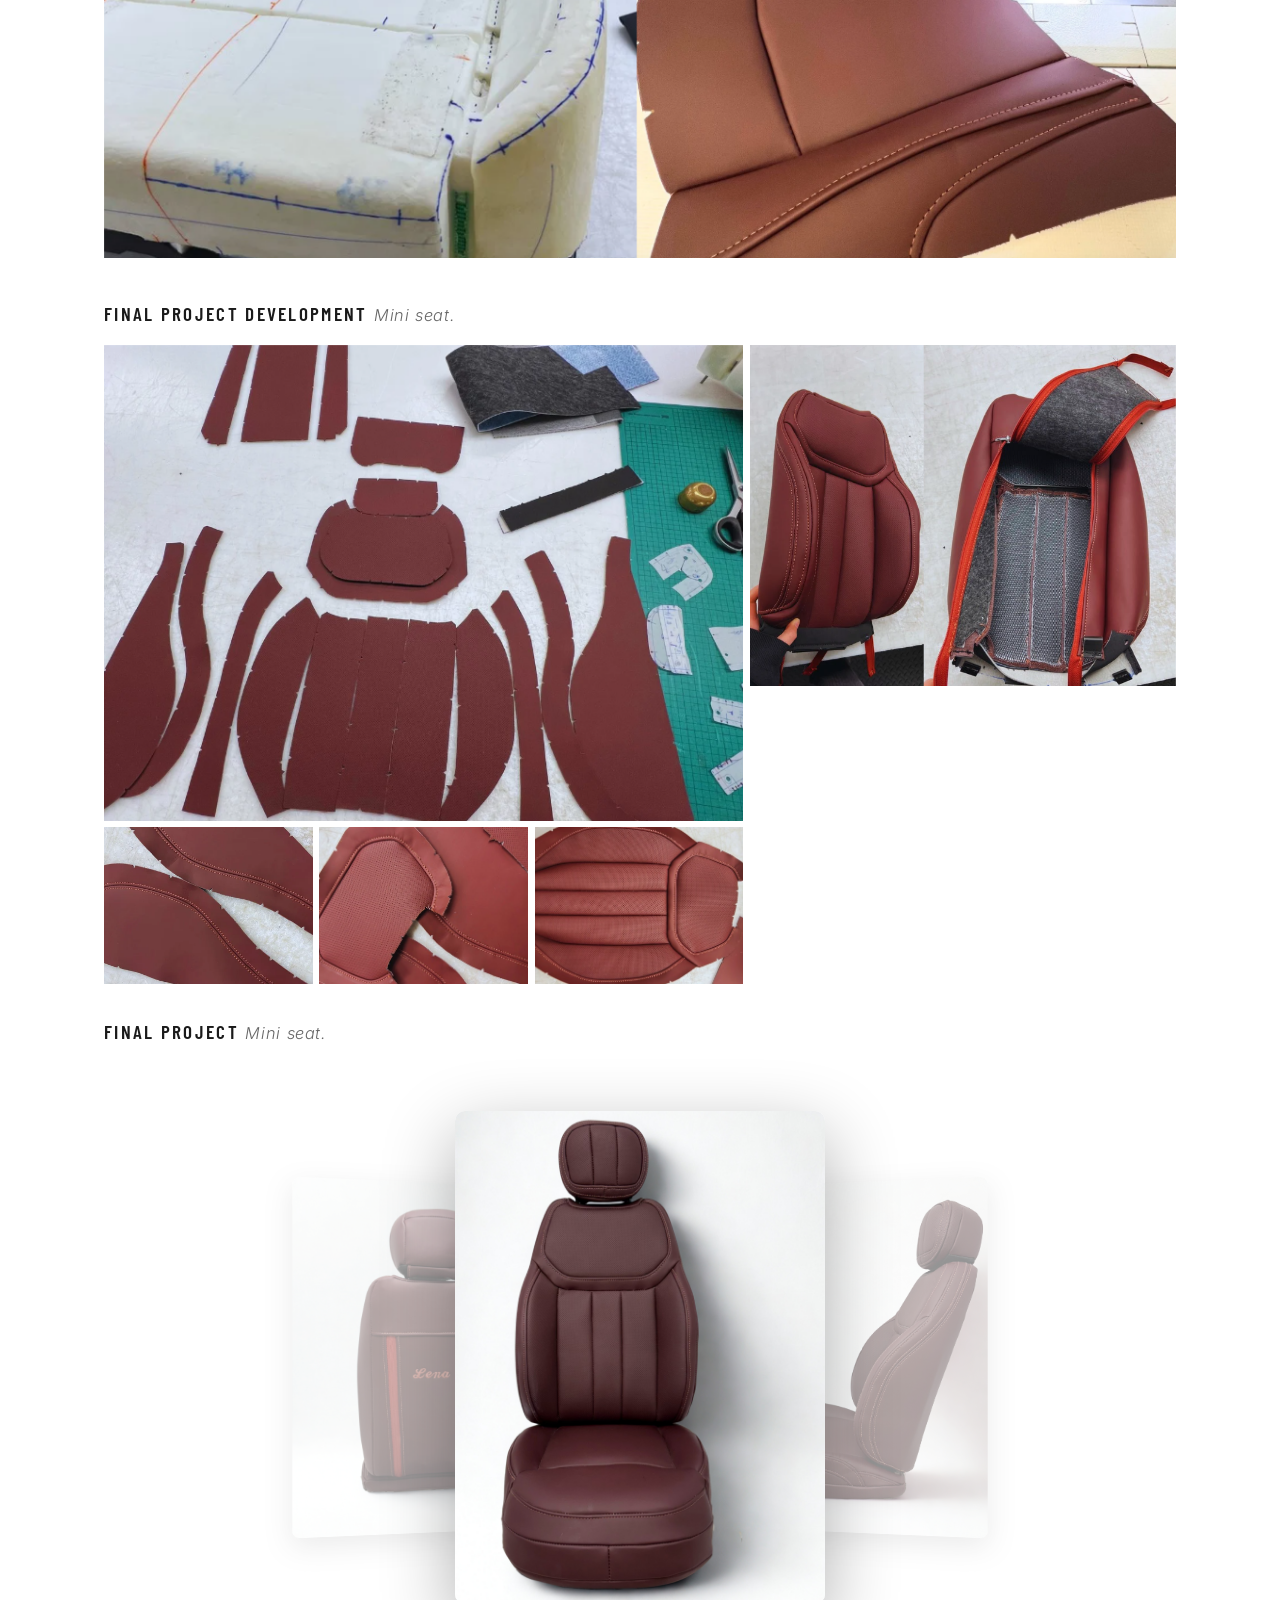
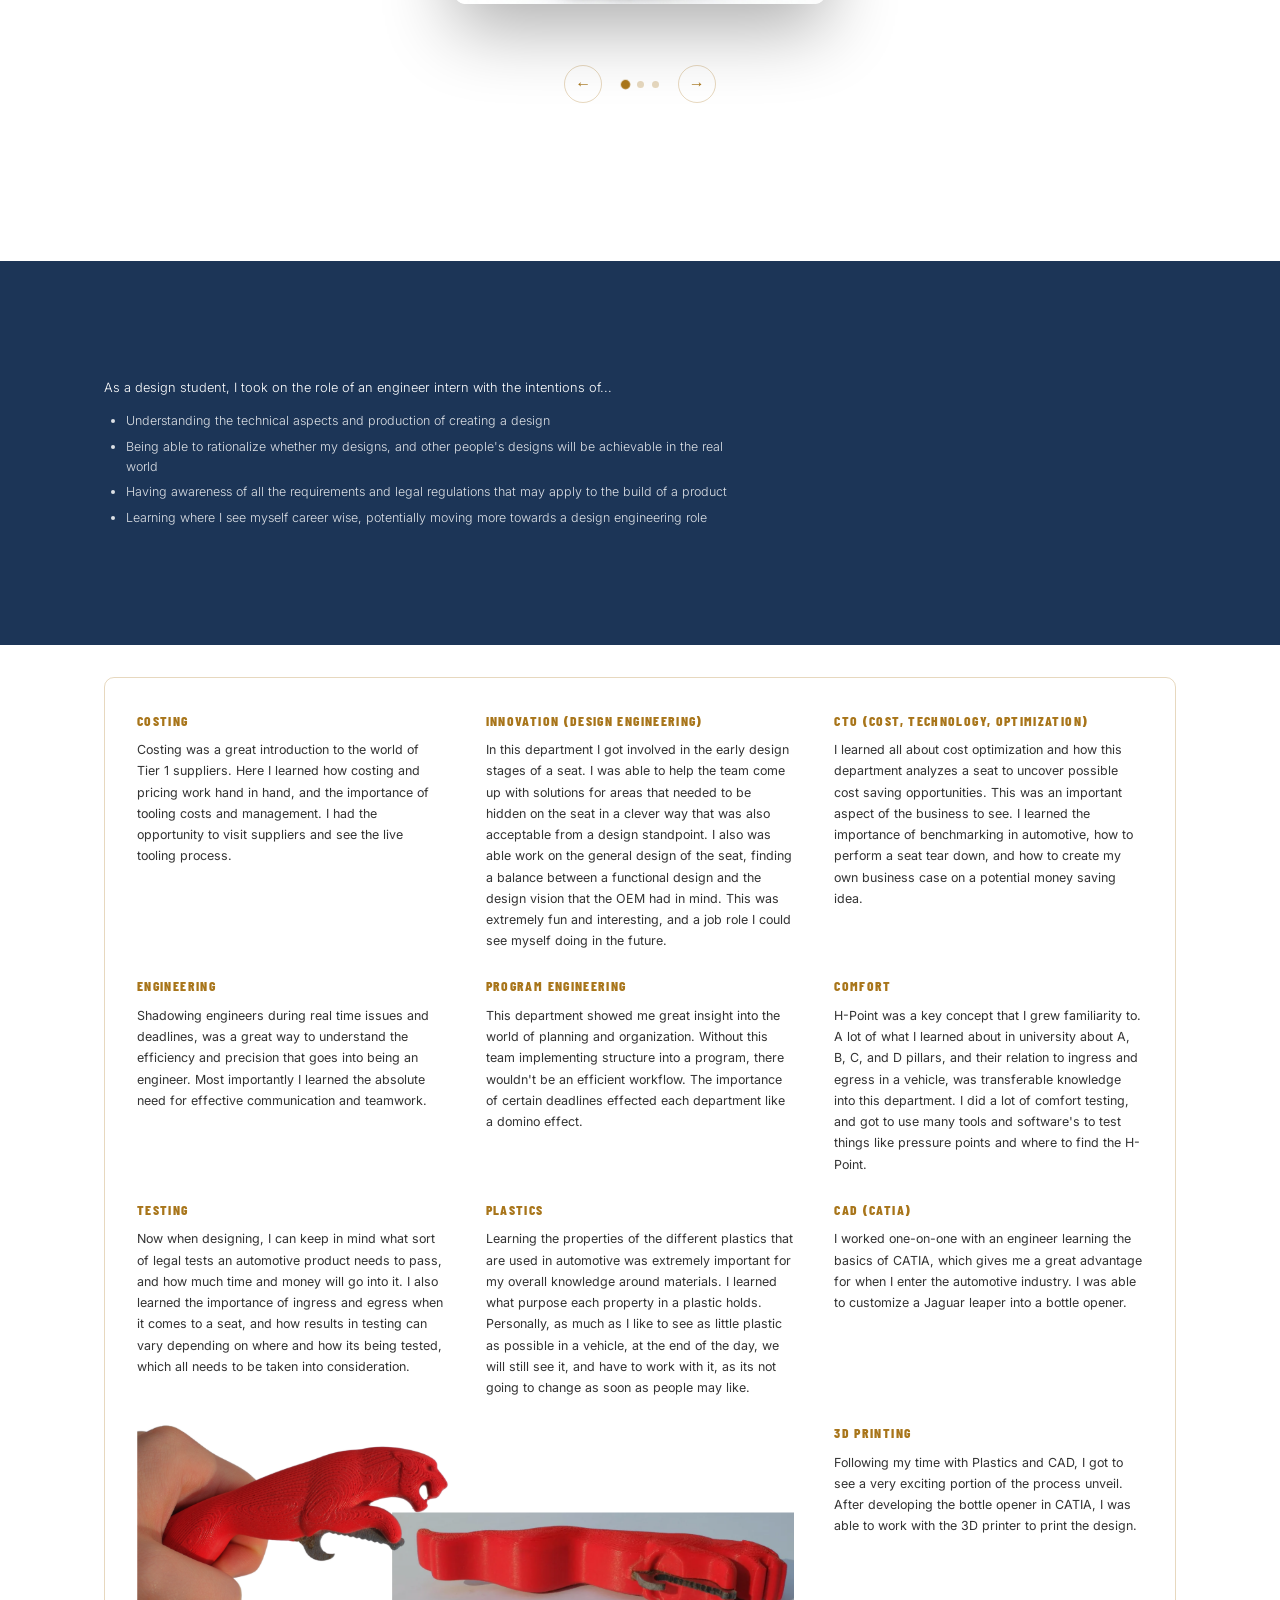
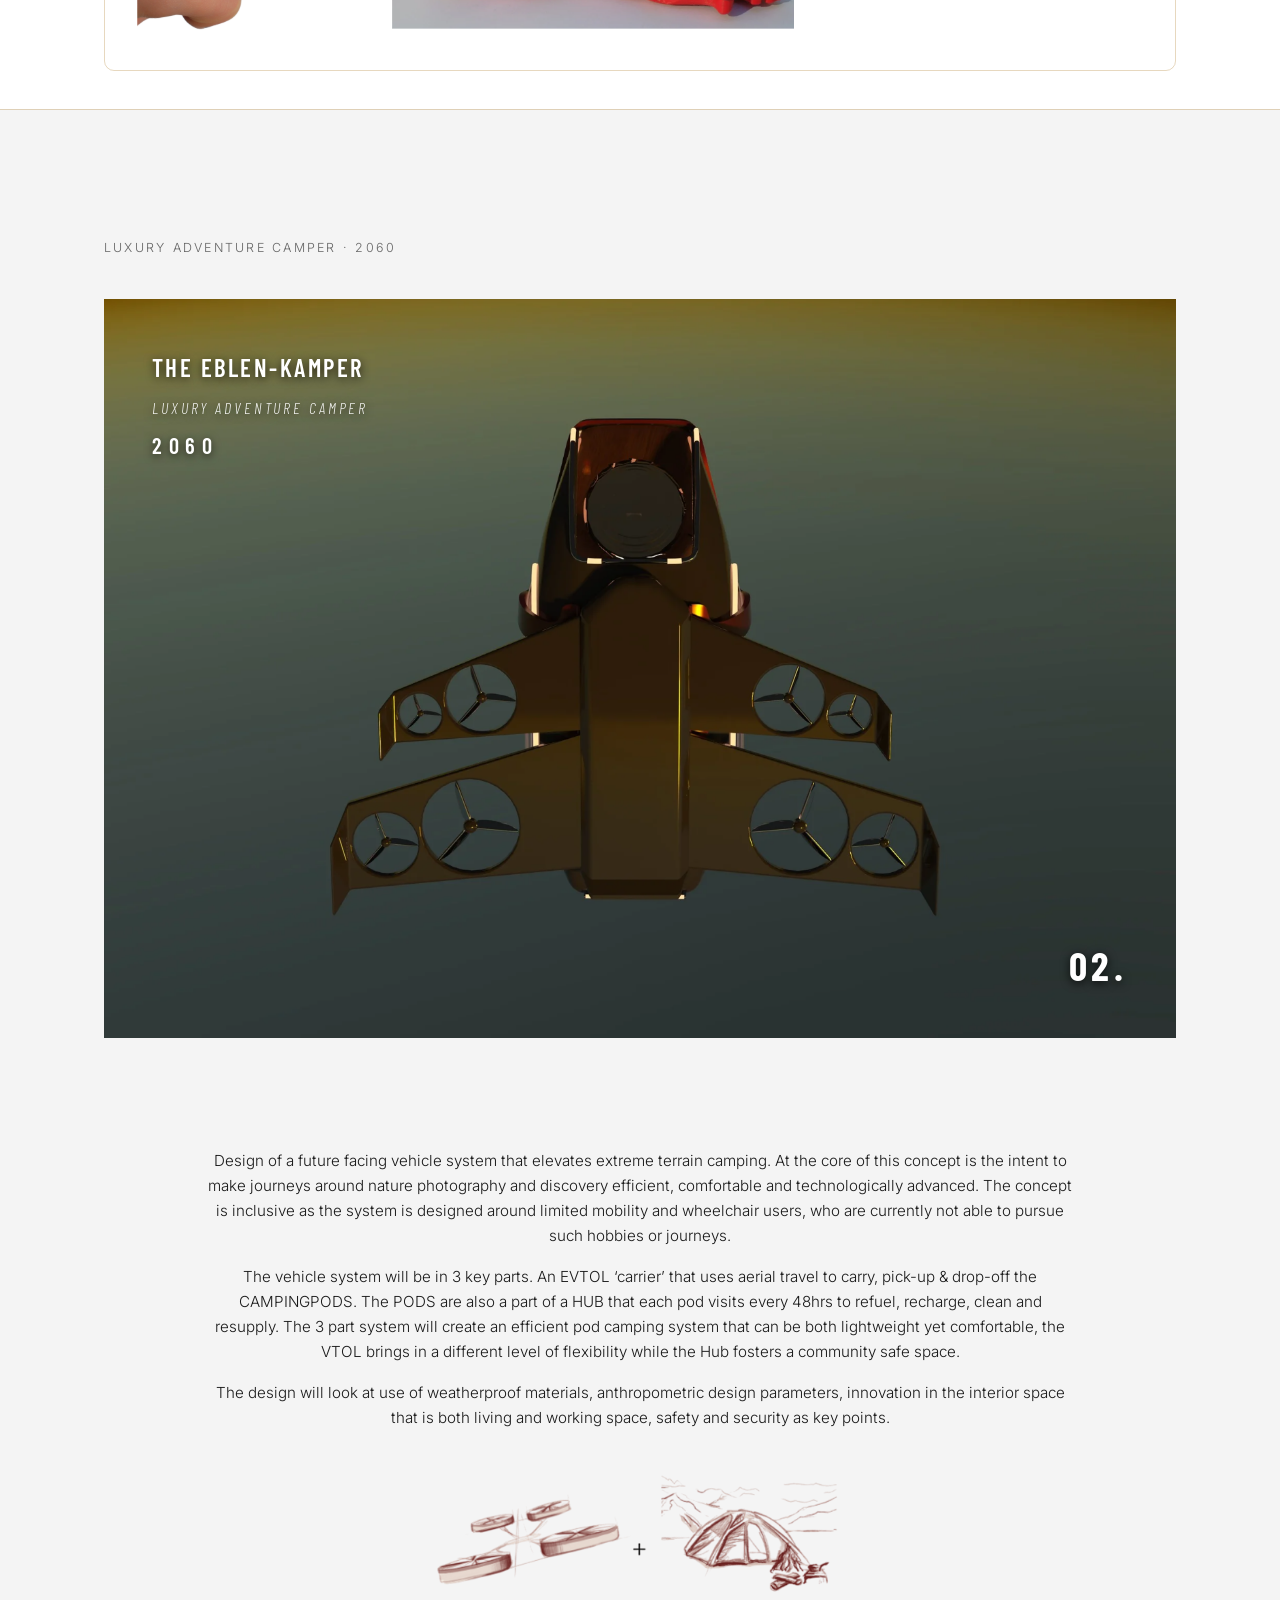
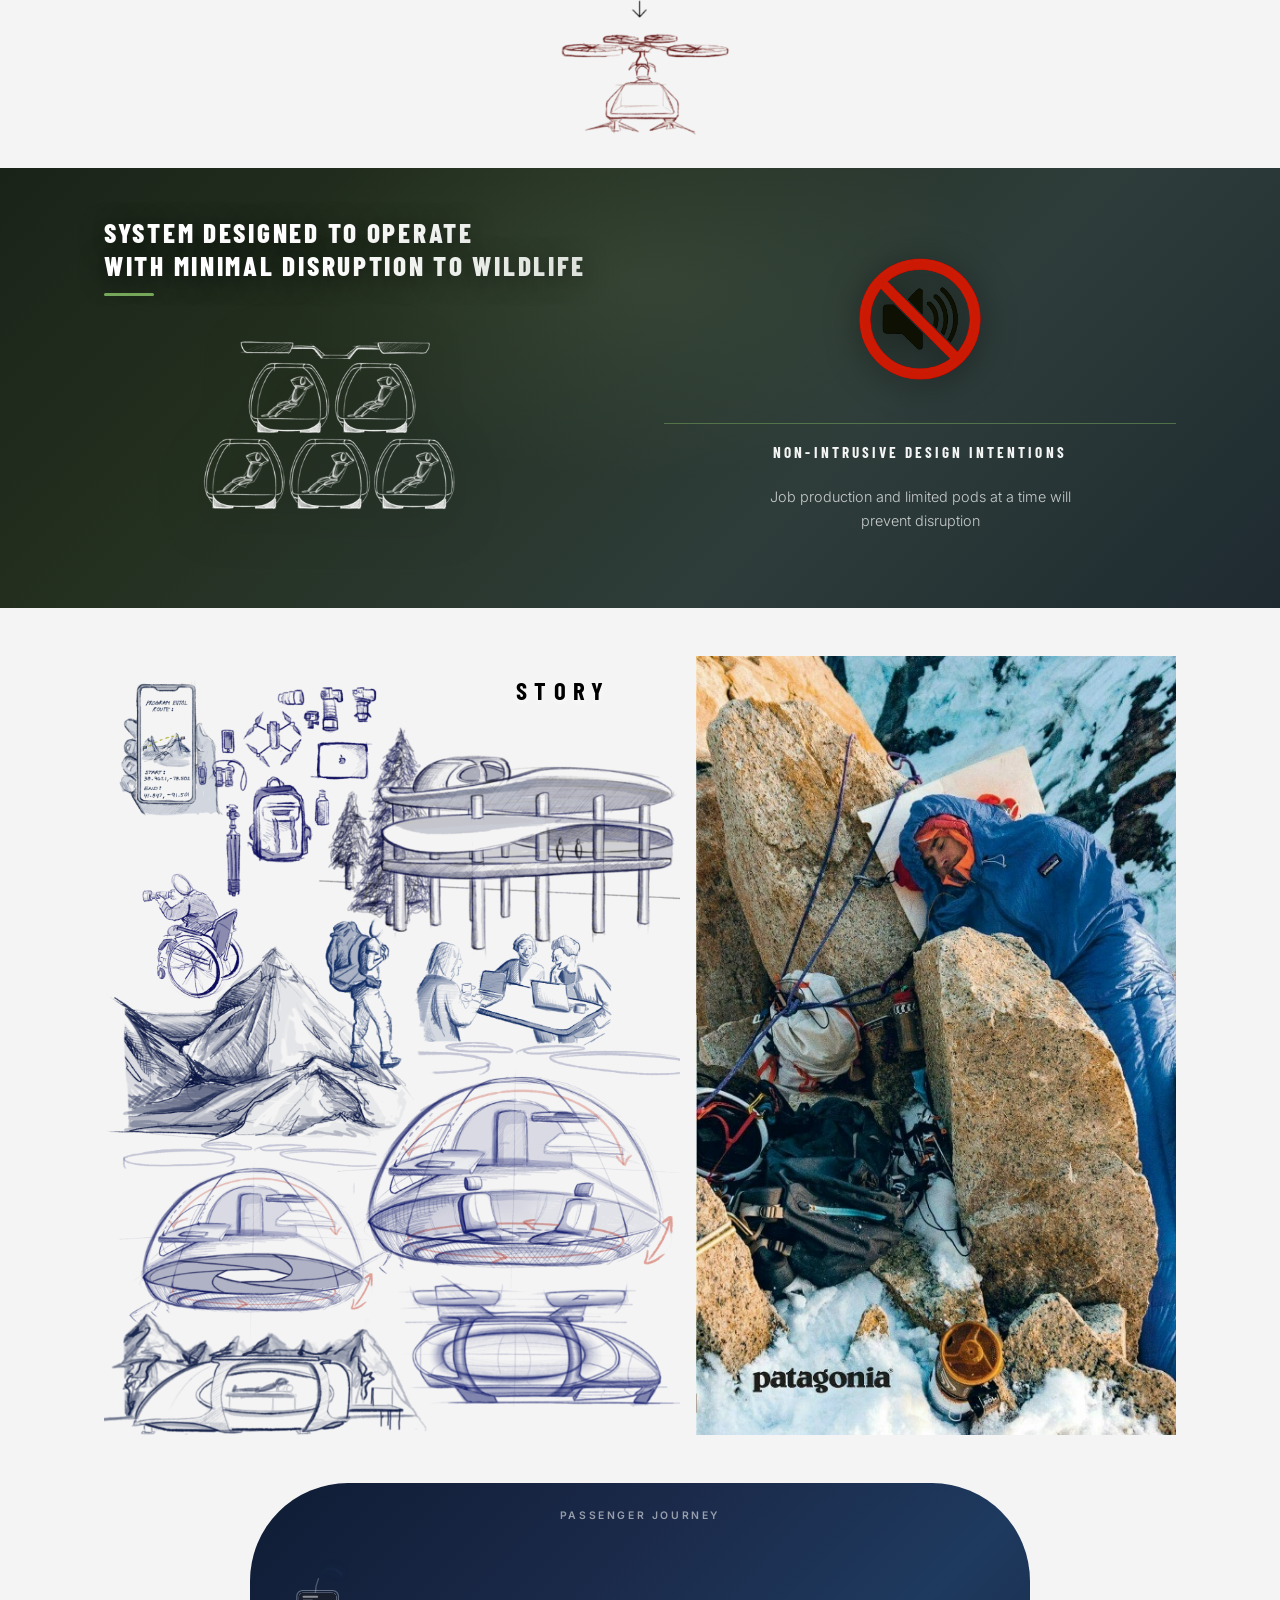
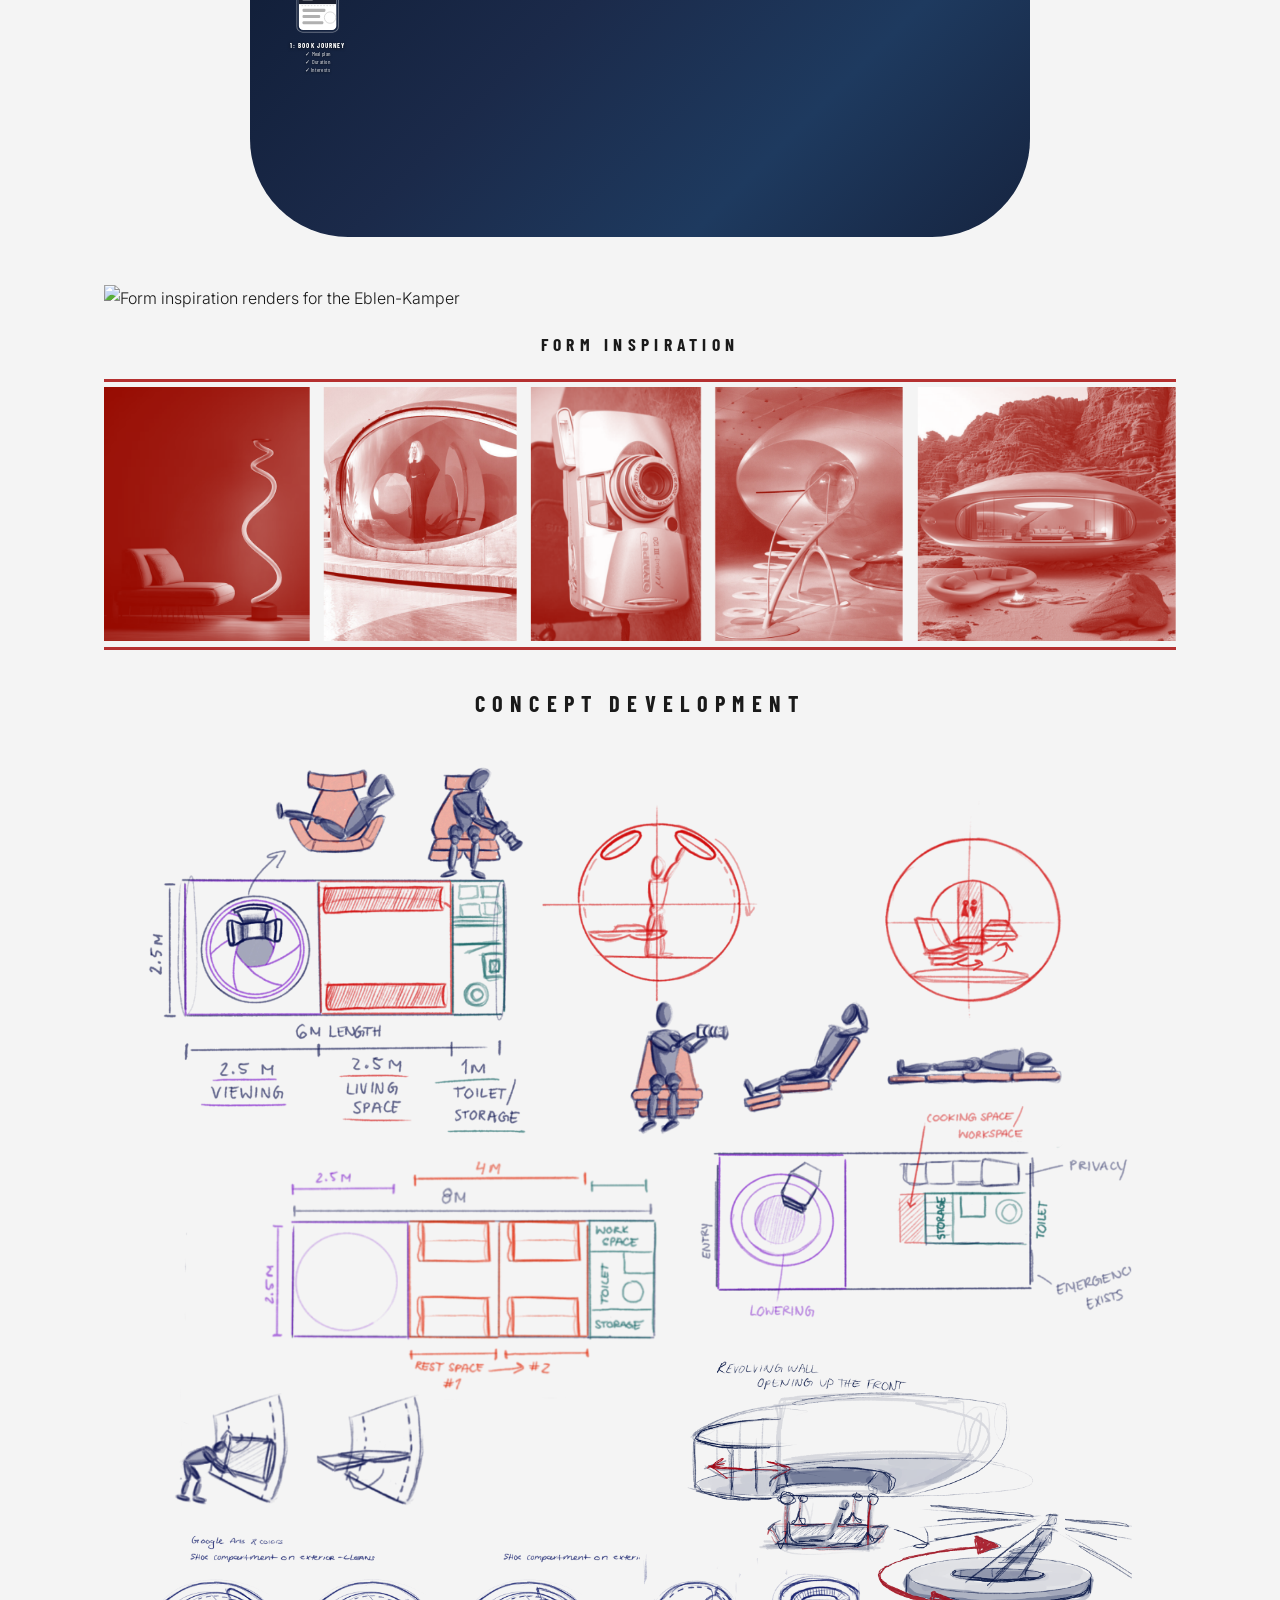
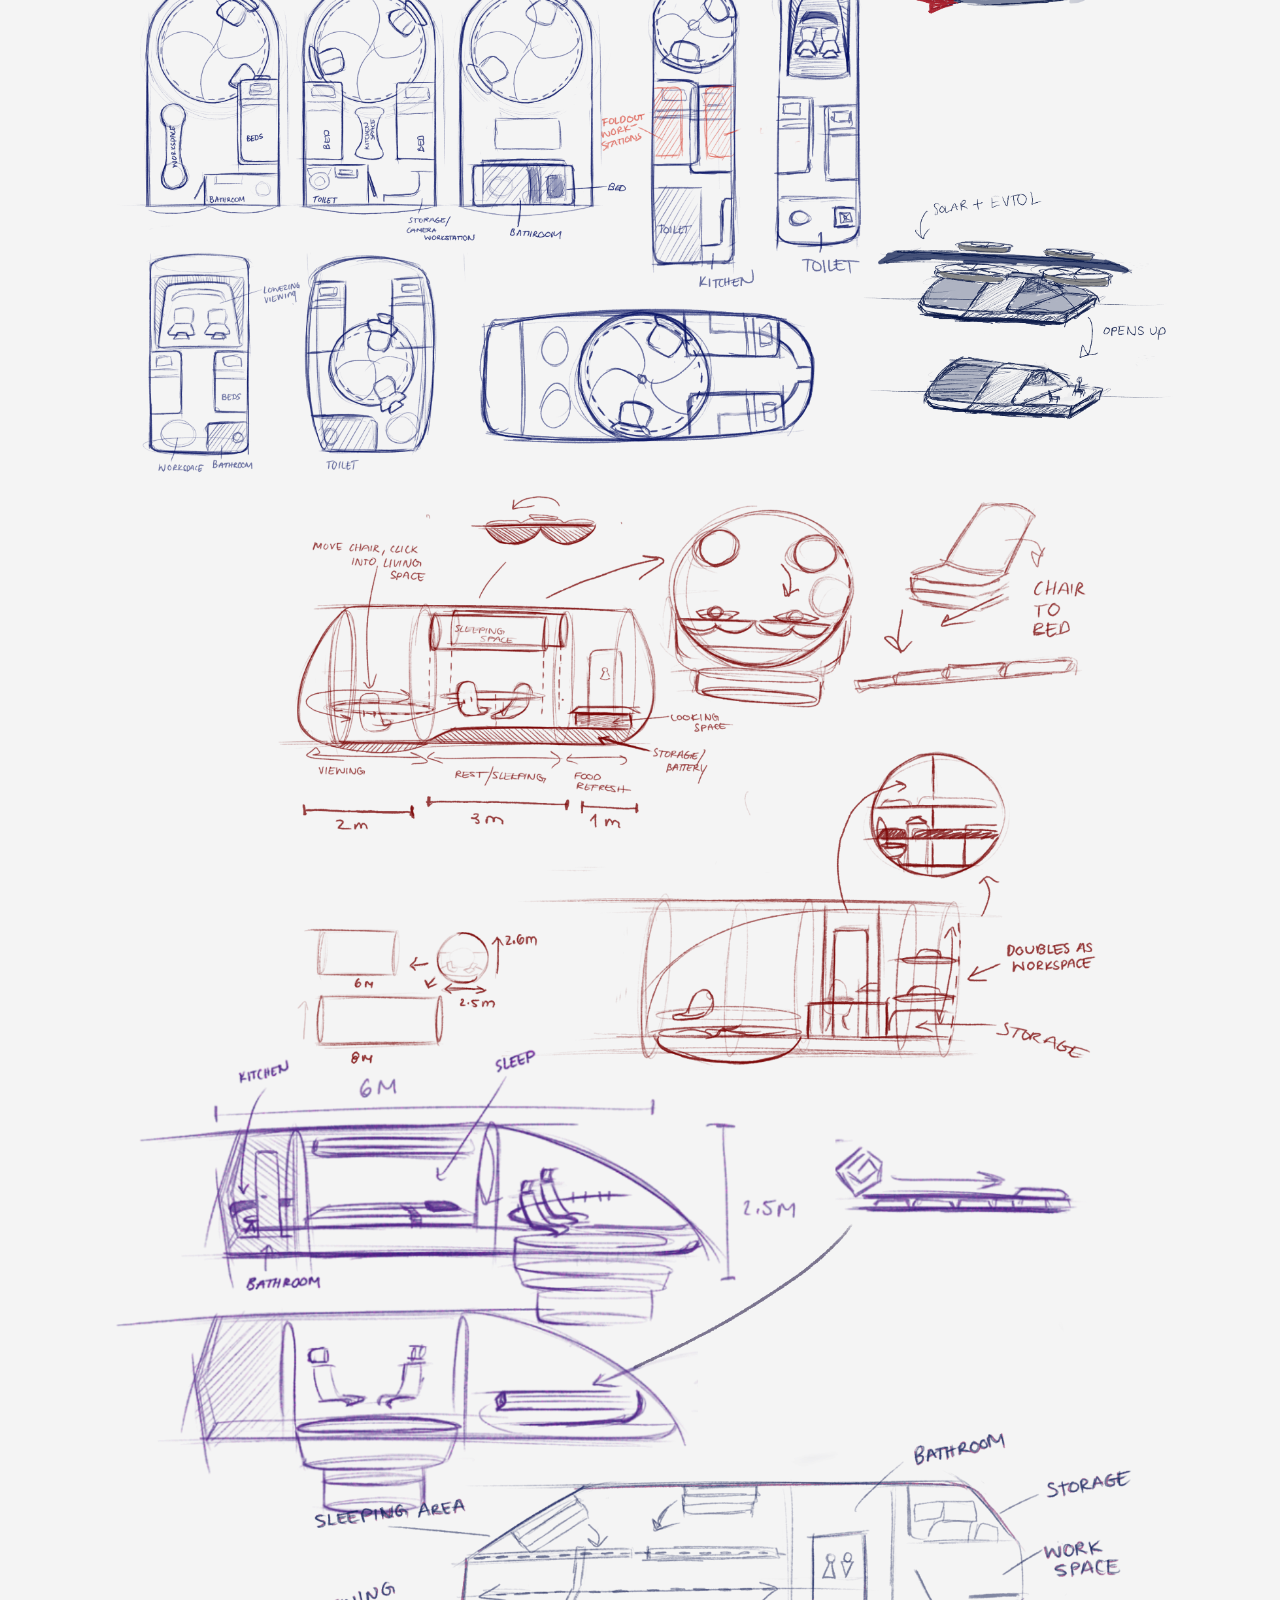
==== commit e8a8162d: "more changes to audi section" ====
--- a/index.html
+++ b/index.html
@@ -937,7 +937,7 @@
     <!-- ── AUDI HERO BANNER ──────────────────────── -->
     <div class="pw-hero">
       <div class="pw-hero-center">
-        <h2 class="pw-hero-title">WHAT AUDI MEANS TO ME</h2>
+        <h2 class="pw-hero-title">AUDI PERSONAL PROJECT</h2>
         <div class="pw-hero-rule"></div>
         <p class="pw-hero-eyebrow">Lena Eblenkamp · Personal Concept</p>
         <img src="Images/project-03-personal/audi/audi-logo.png" alt="Audi" class="pw-audi-logo">
--- a/css/styles.css
+++ b/css/styles.css
@@ -2073,7 +2073,7 @@
 /* Hero banner */
 .pw-hero {
   background: linear-gradient(to right, #000000 0%, #1c1c1c 30%, #666666 60%, #c8c8c8 82%, #e2e2e2 100%);
-  padding: 4rem var(--px);
+  padding: 2.5rem var(--px);
   display: flex;
   justify-content: center;
   align-items: center;
@@ -2110,7 +2110,7 @@
 }
 
 .pw-audi-logo {
-  width: 260px;
+  width: 160px;
   height: auto;
   display: block;
   margin: 0 auto;
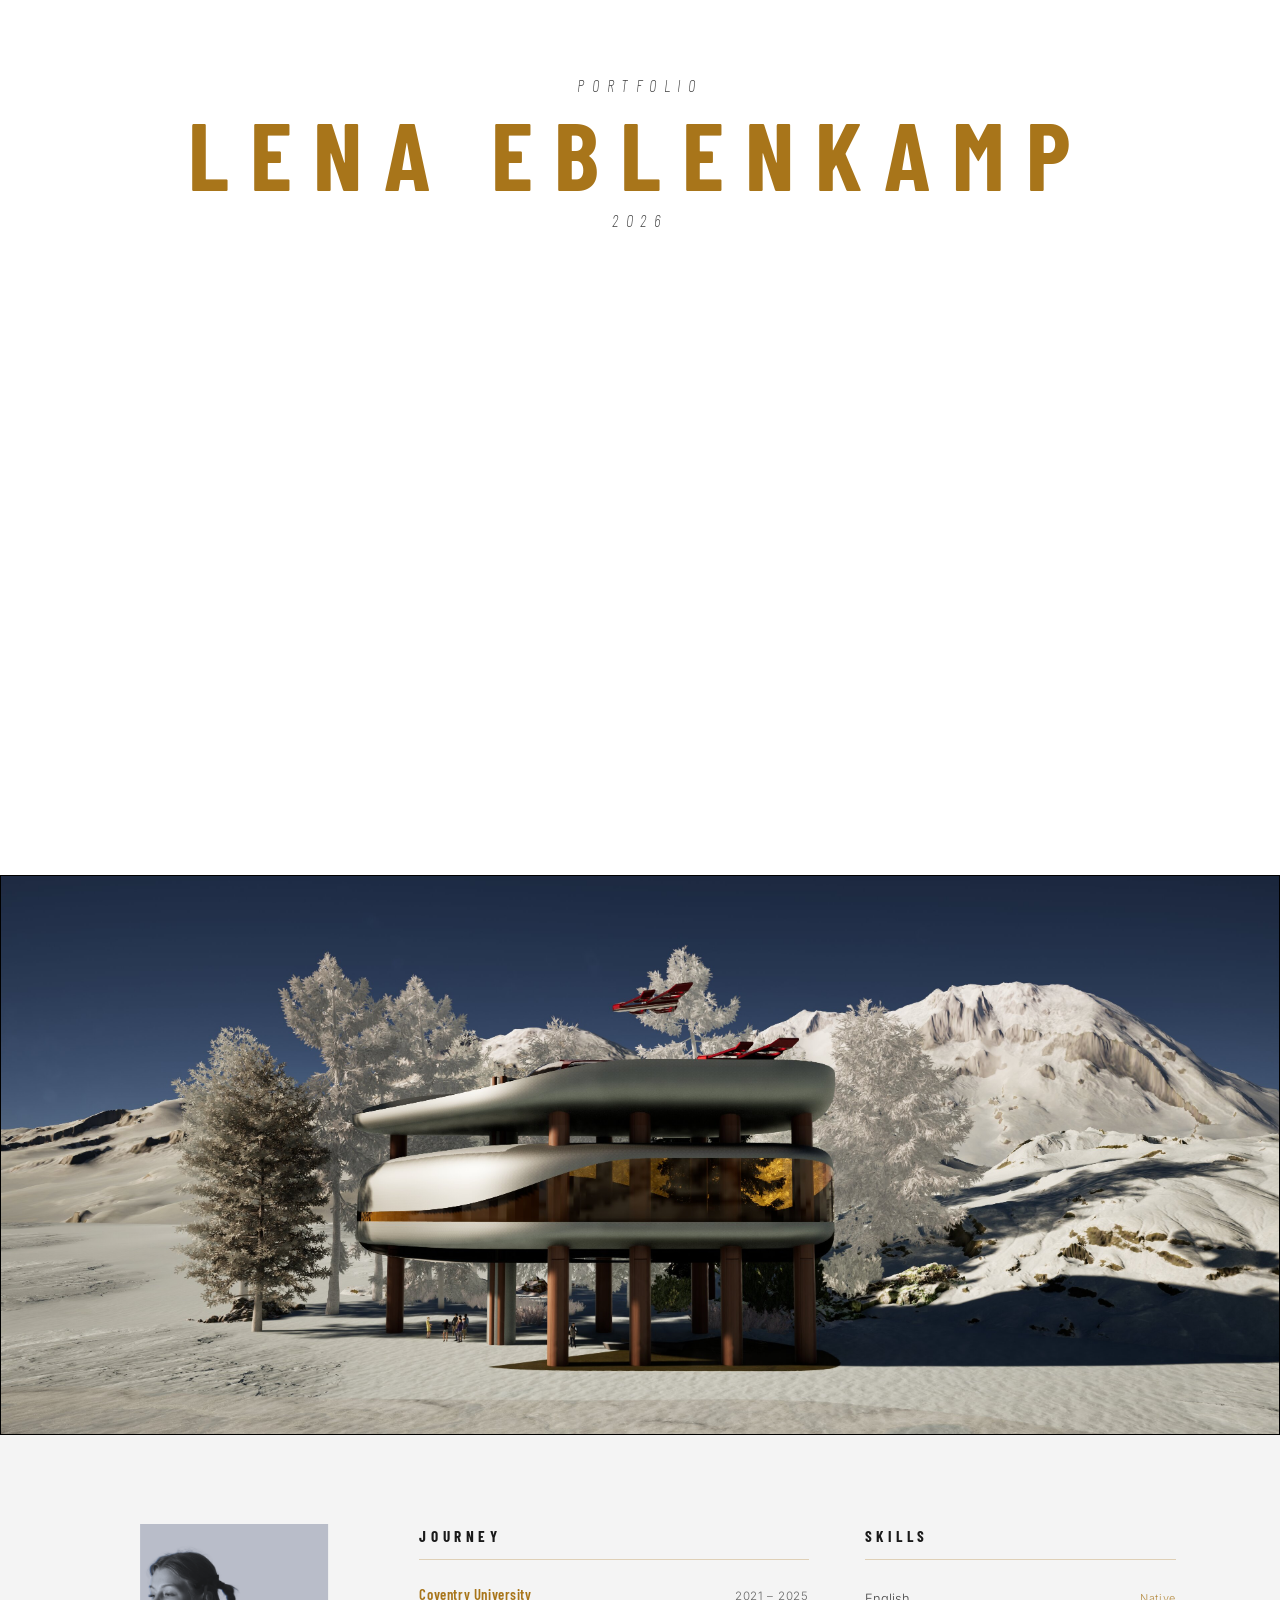
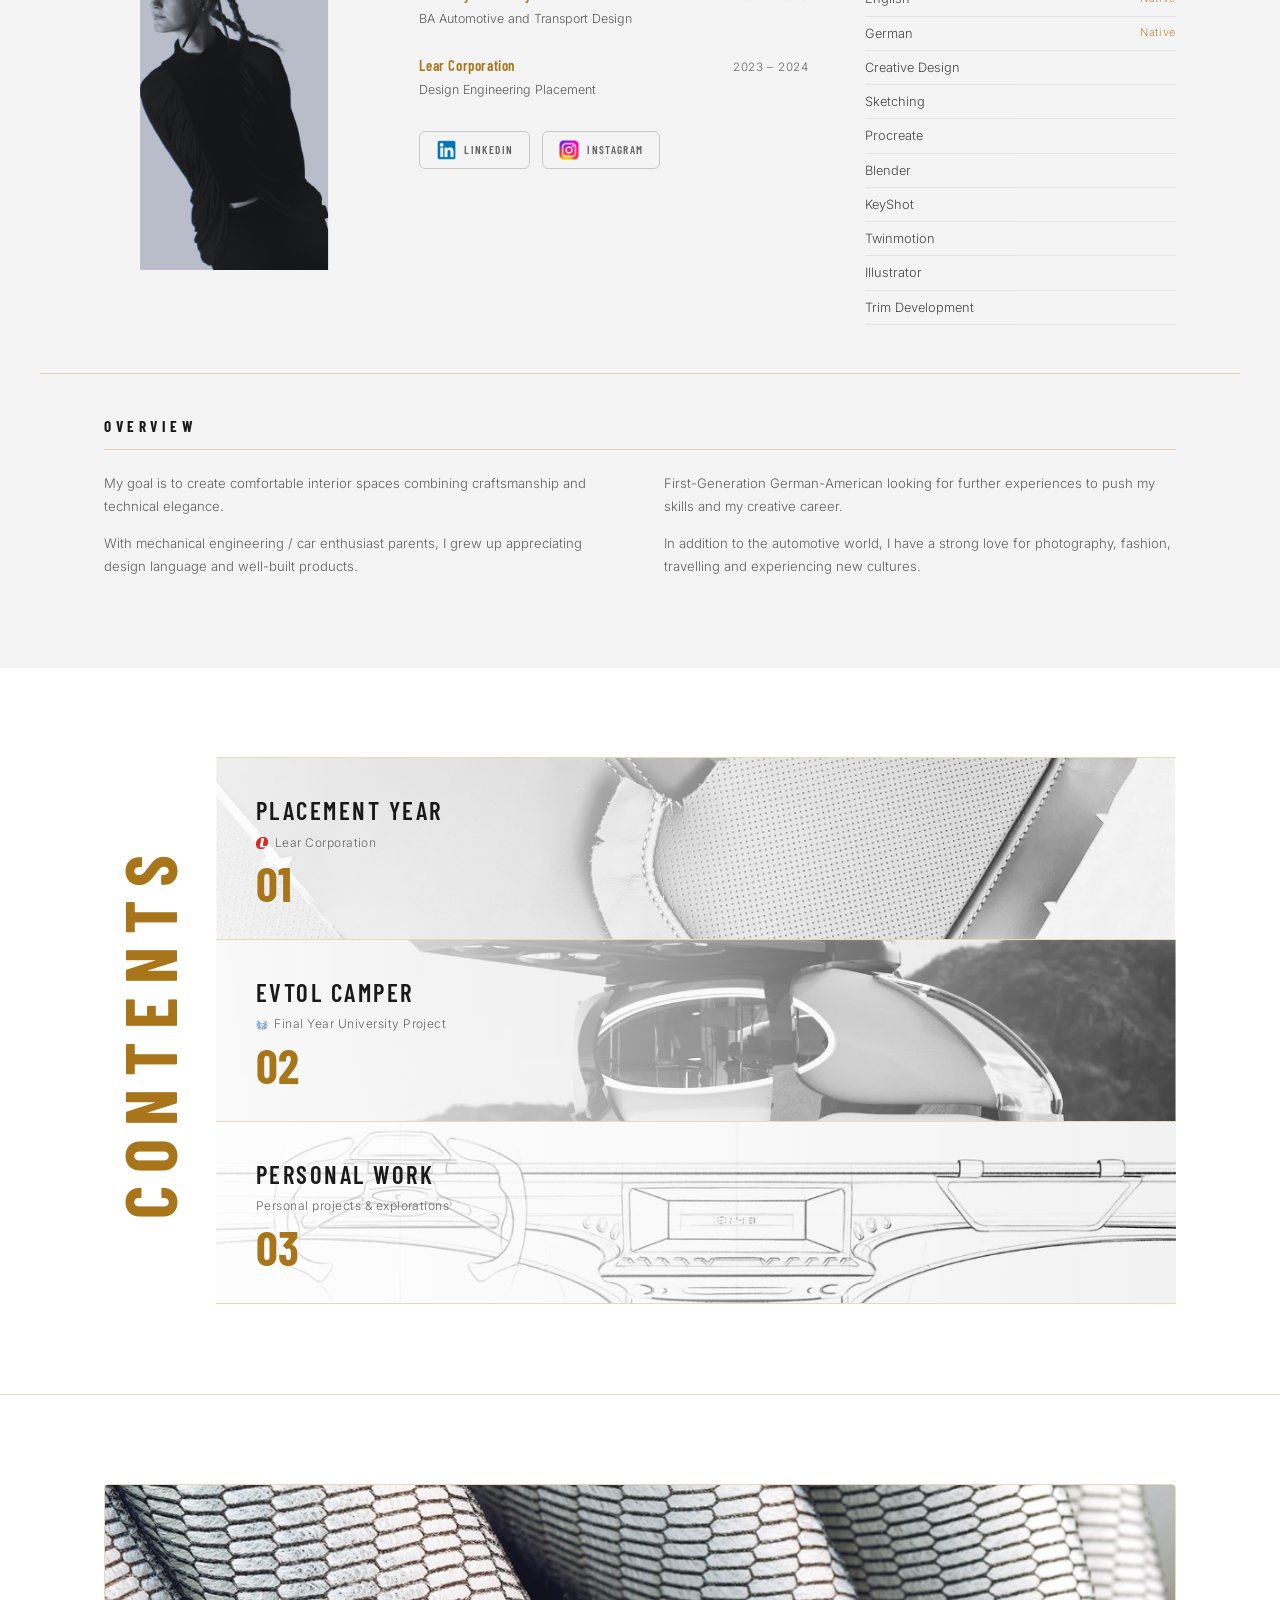
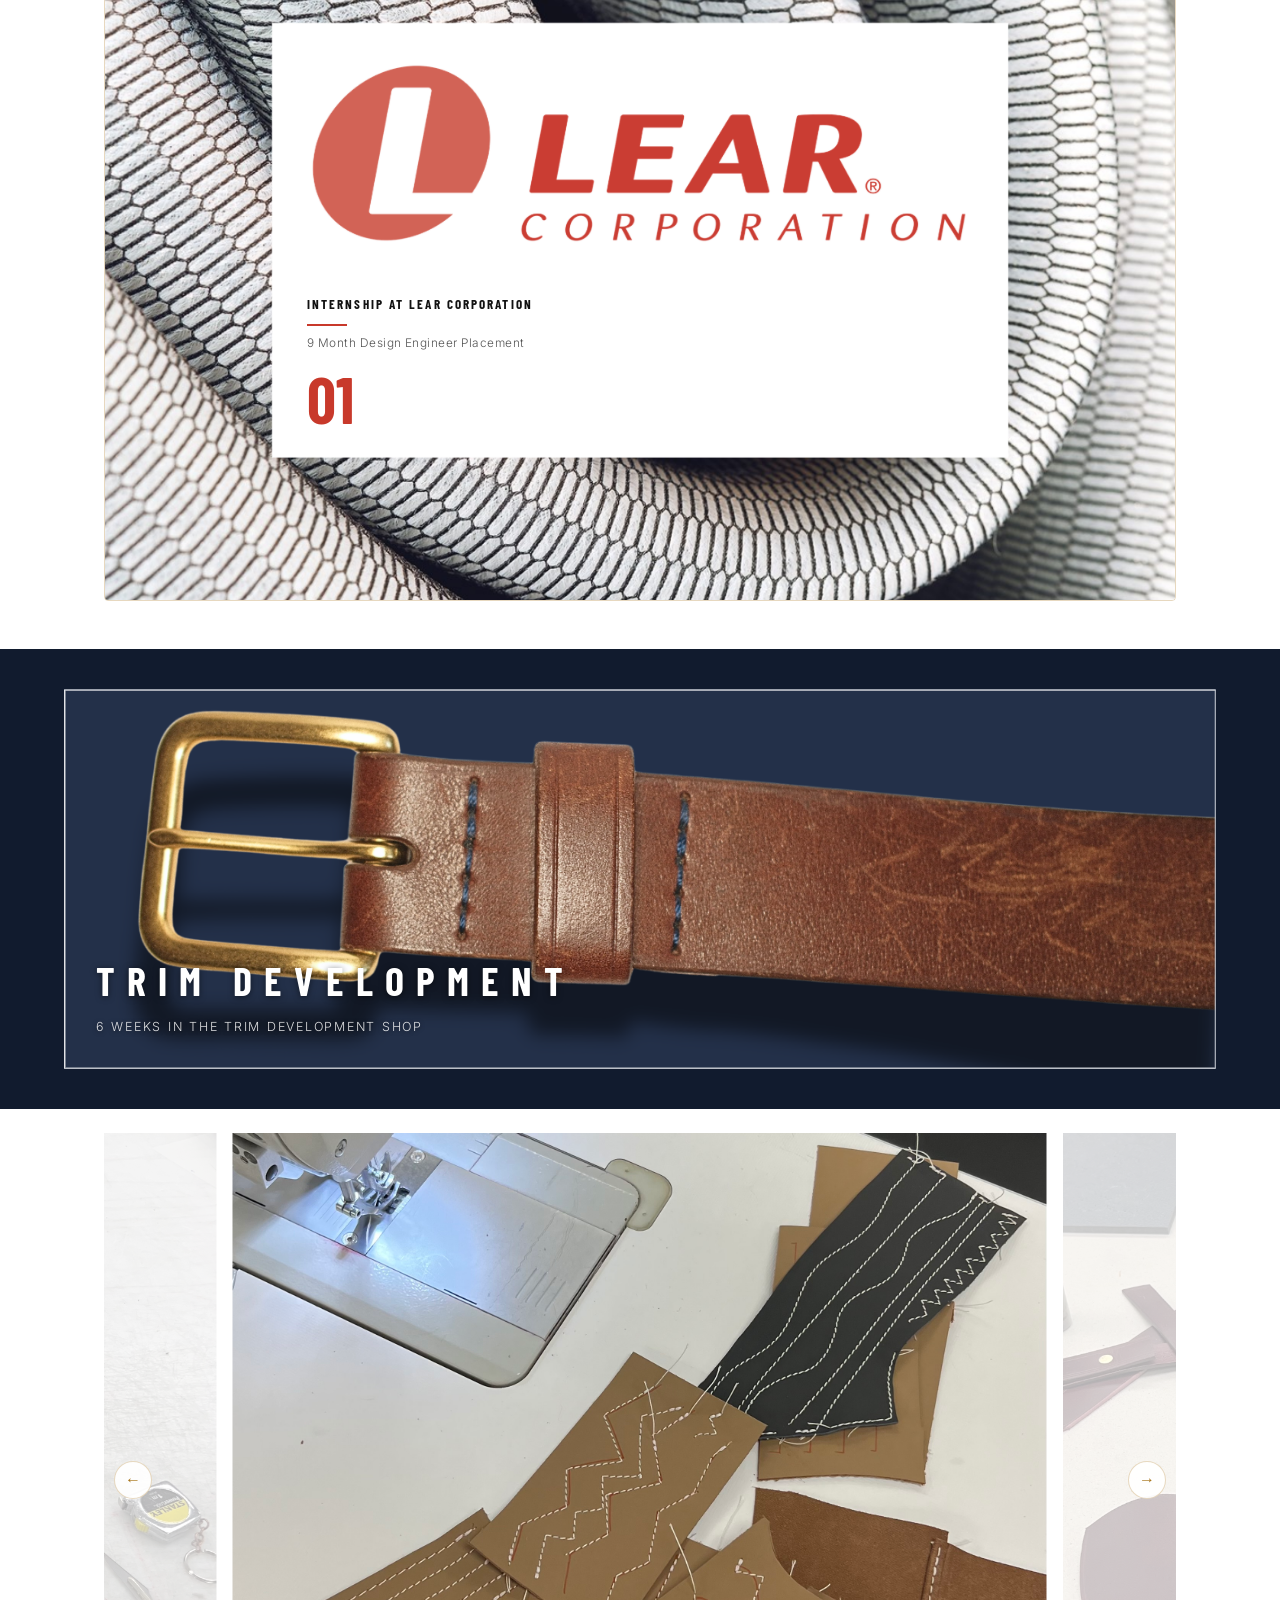
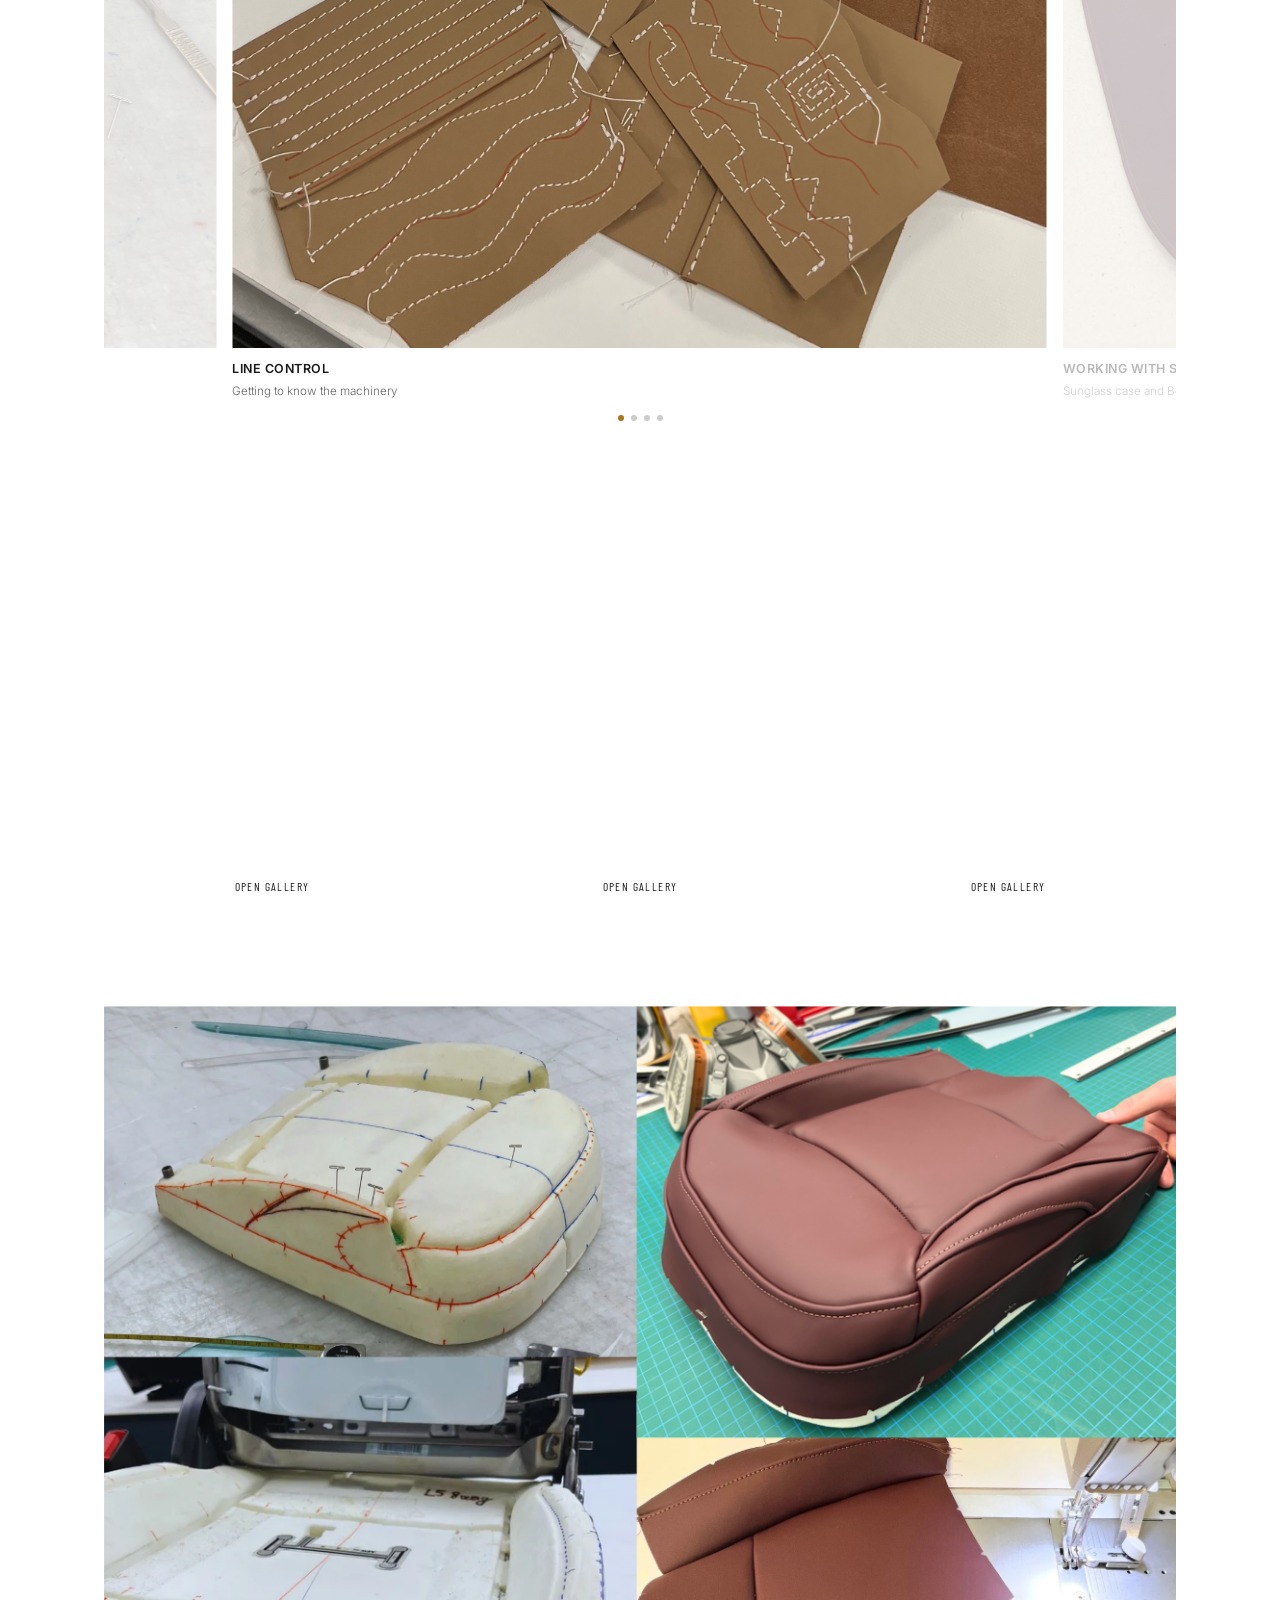
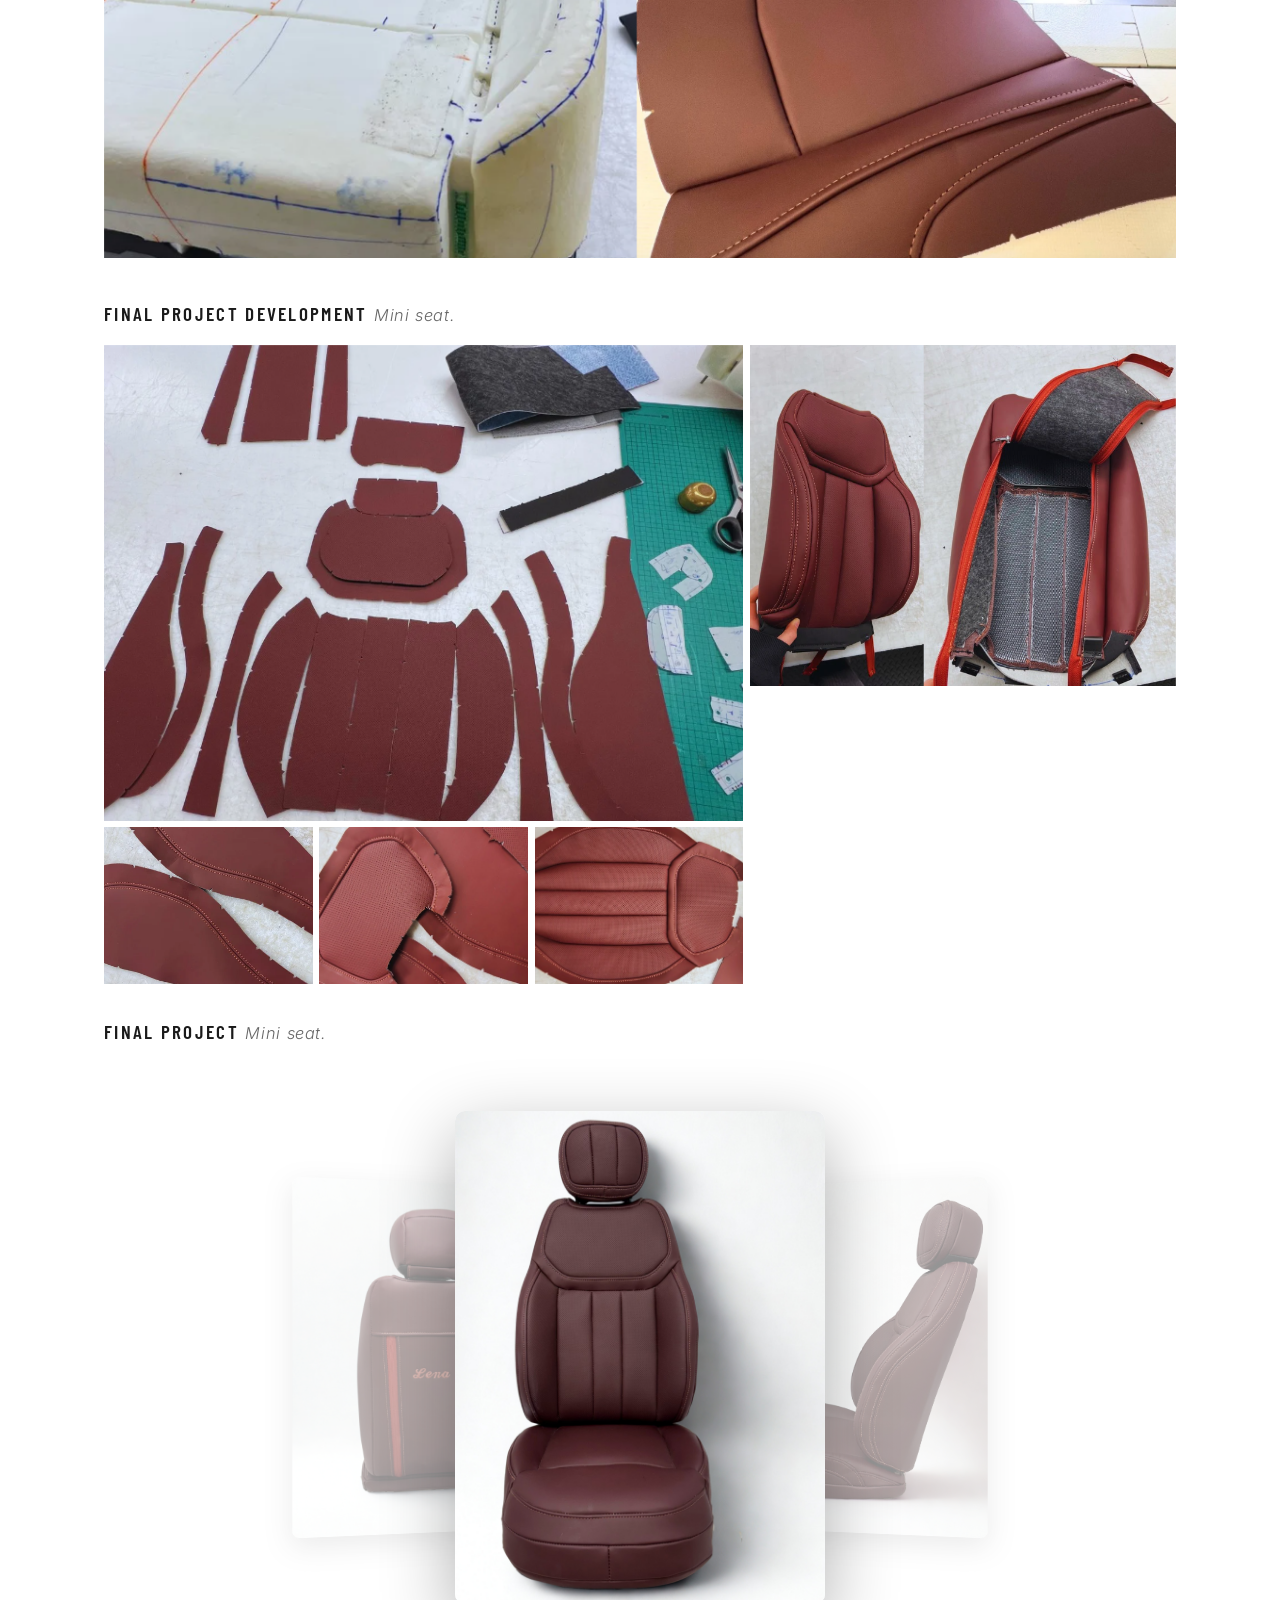
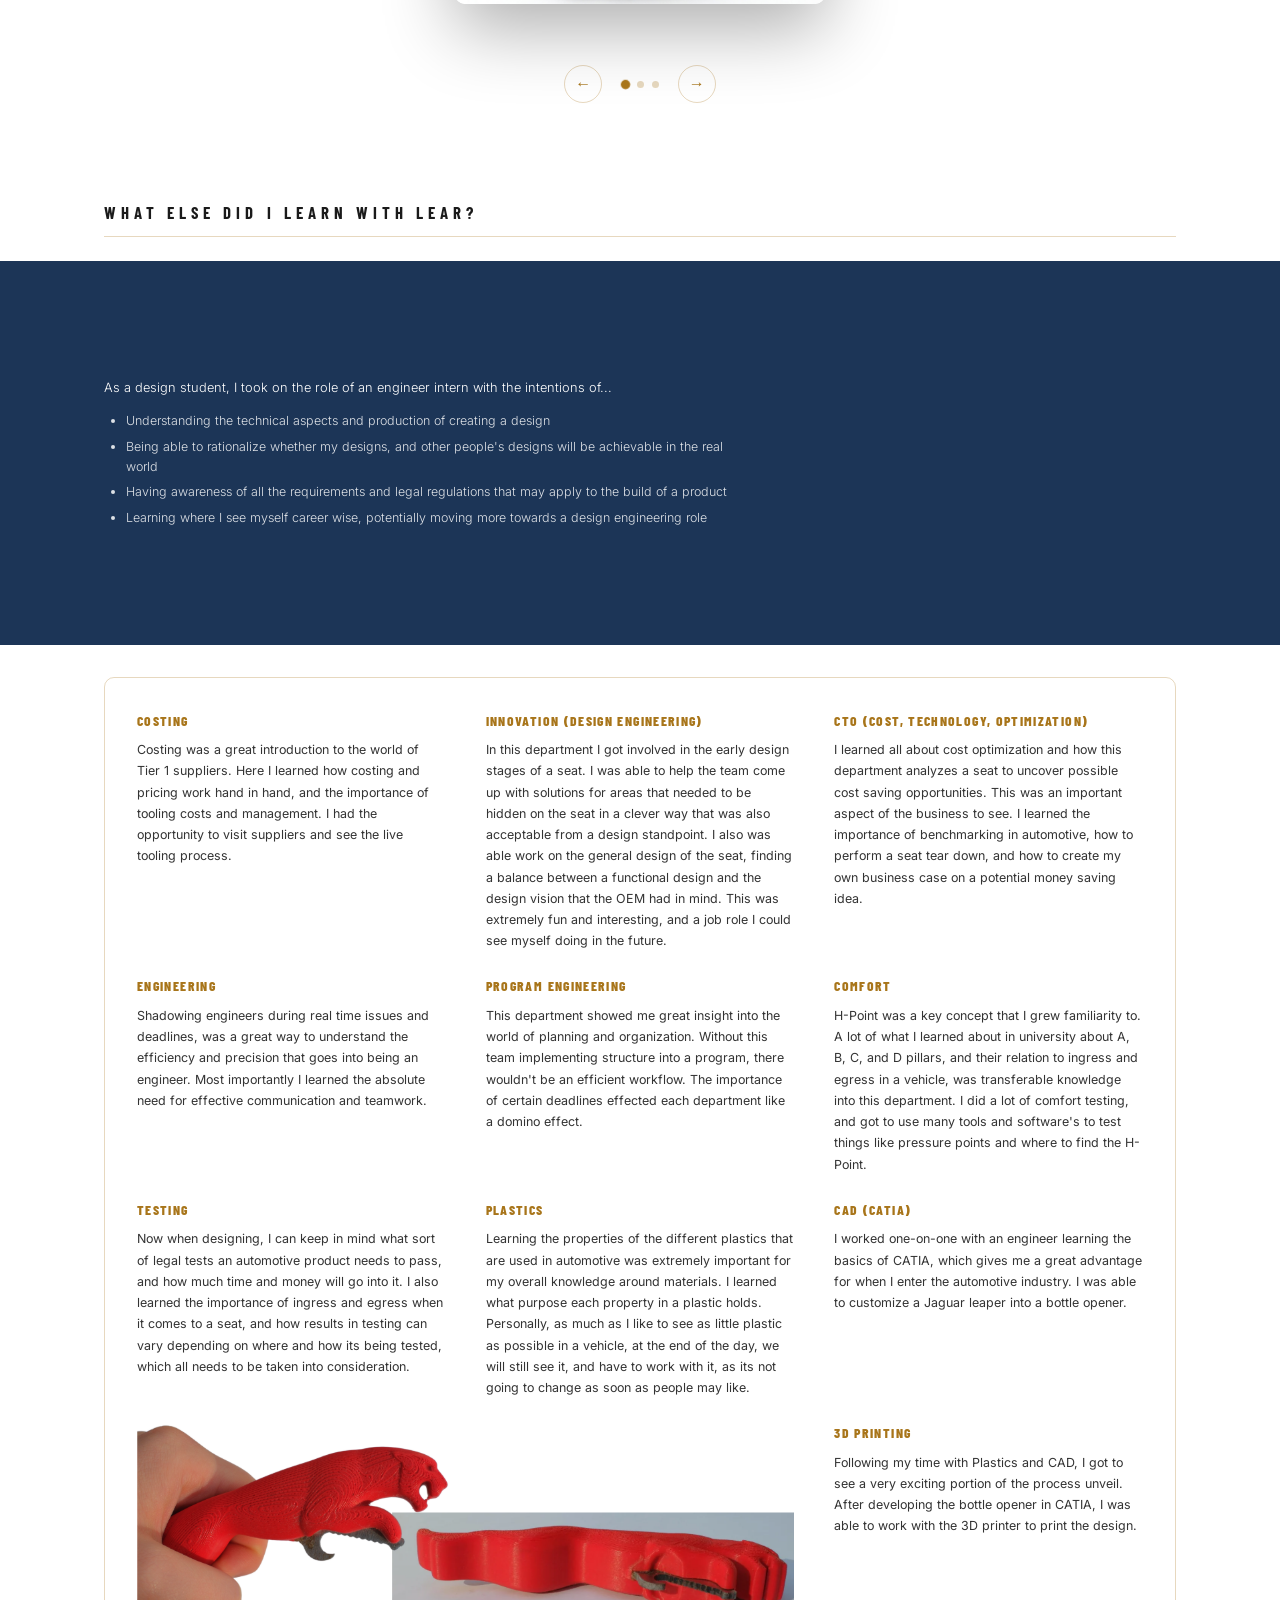
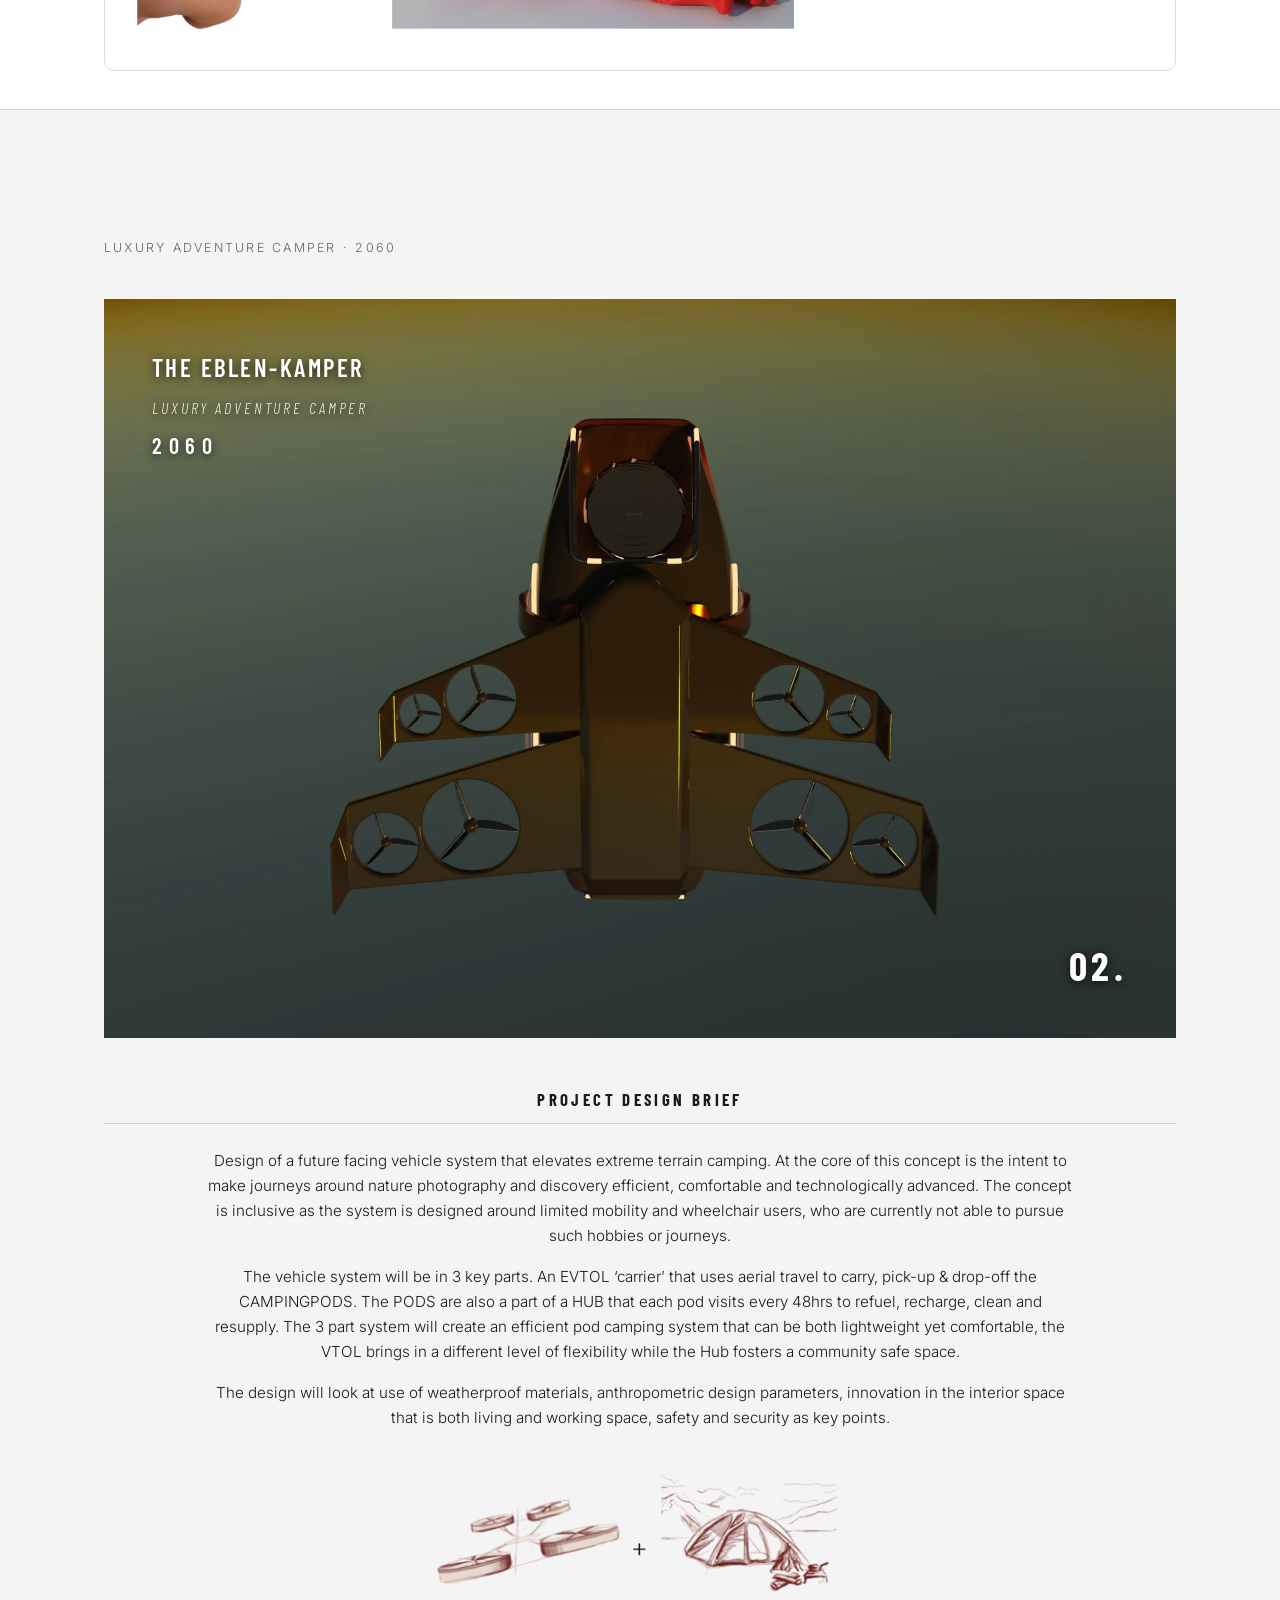
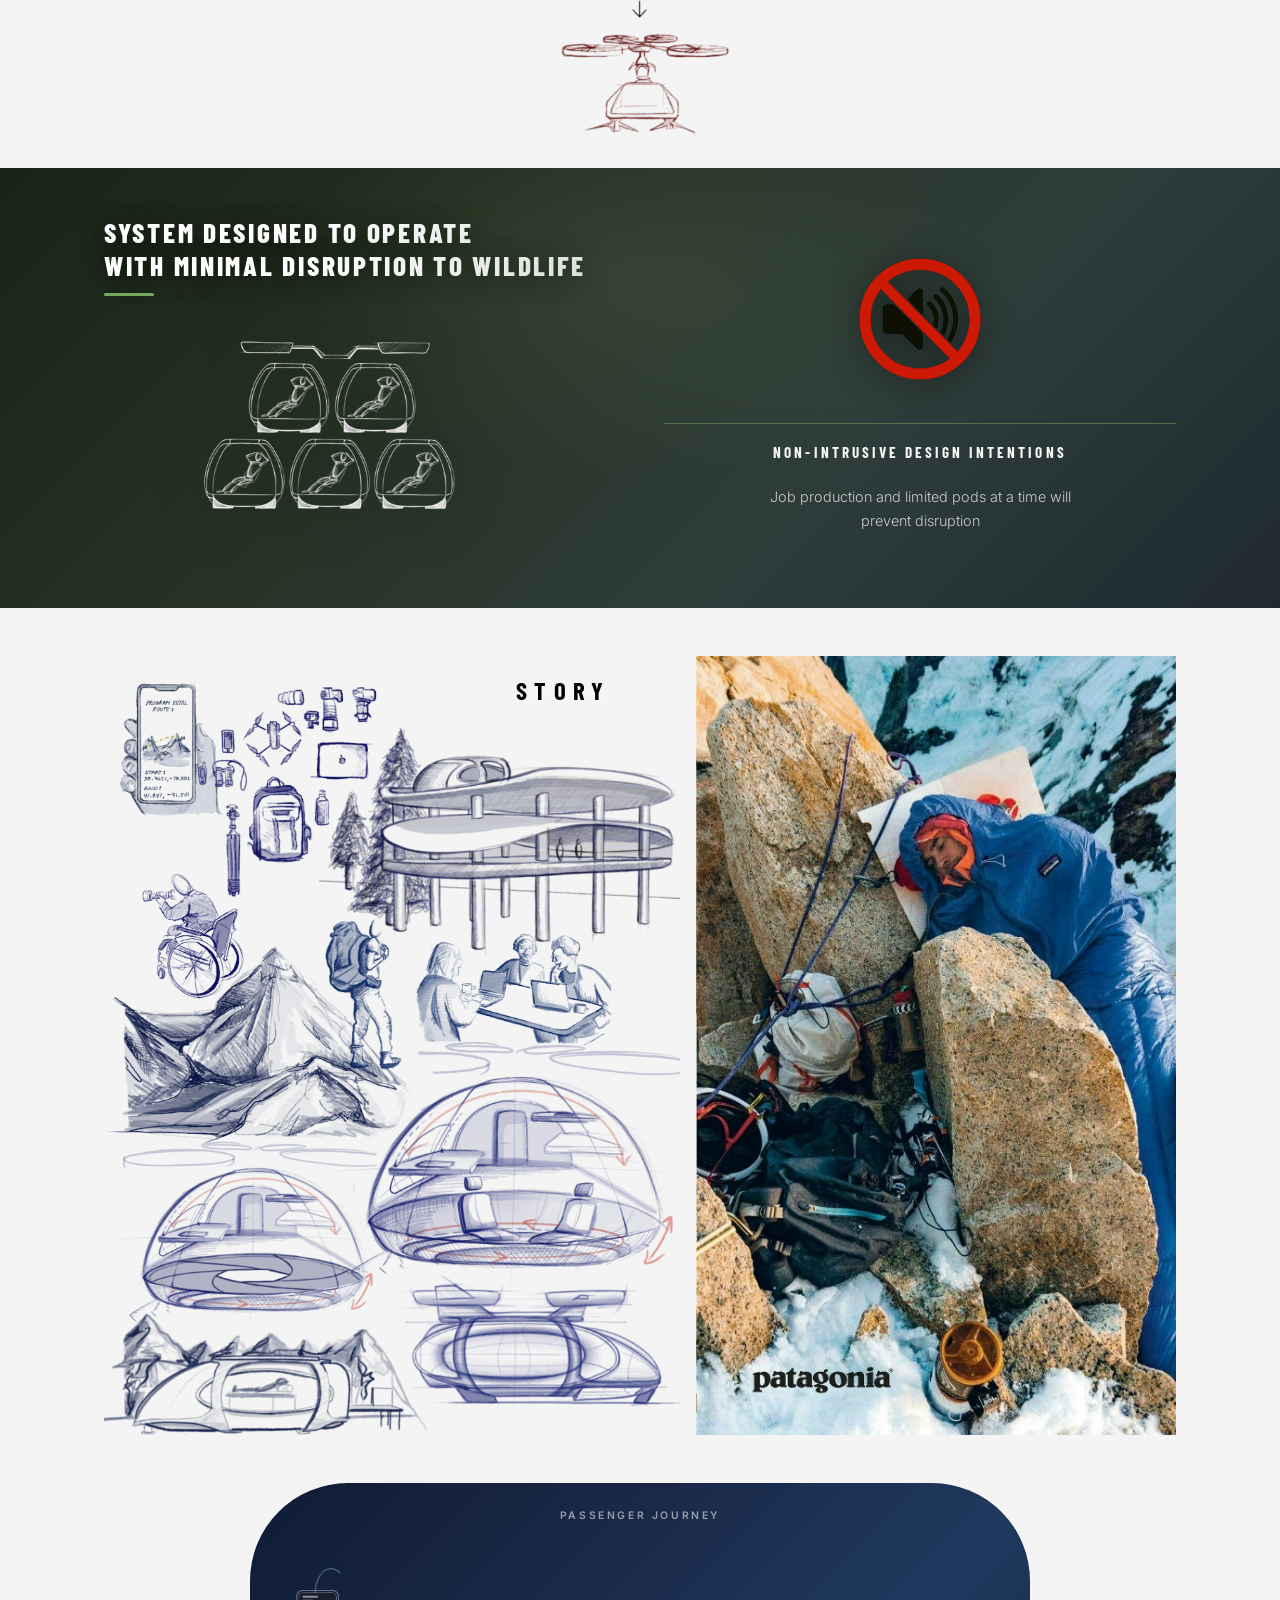
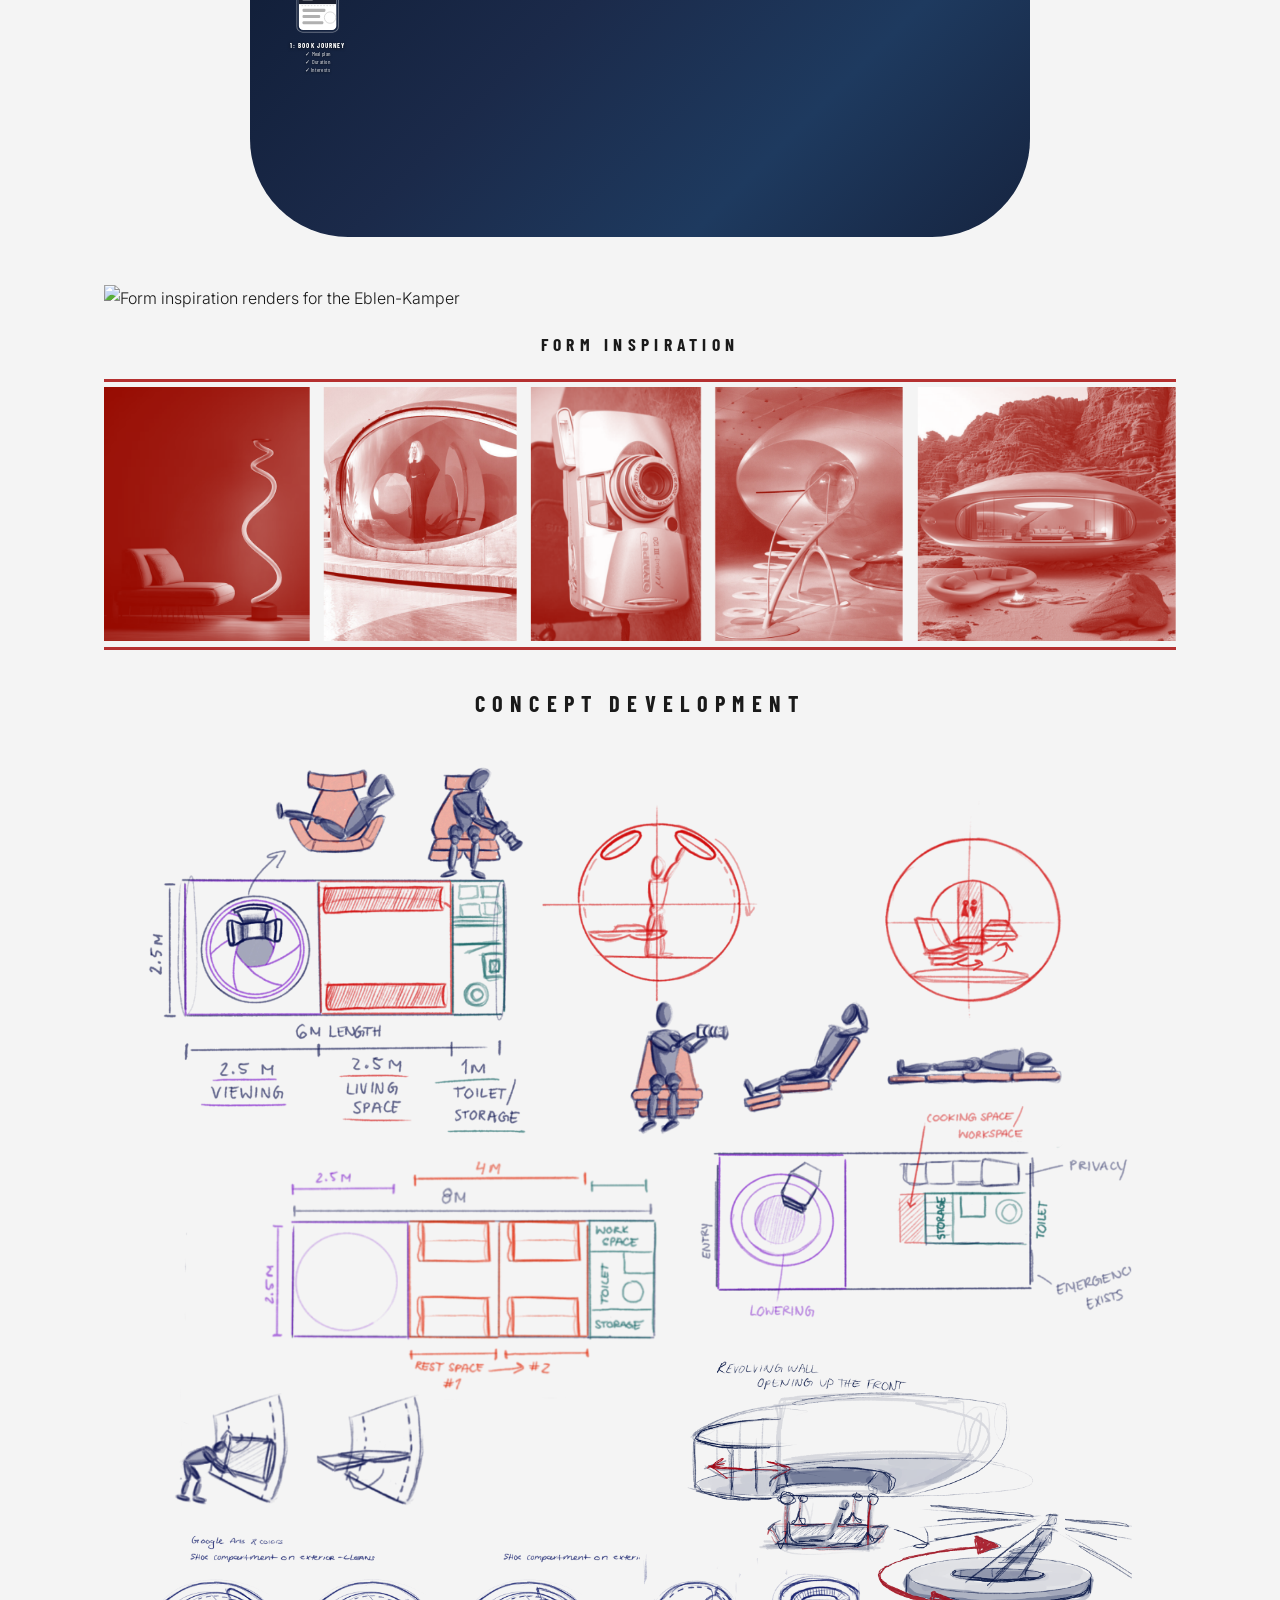
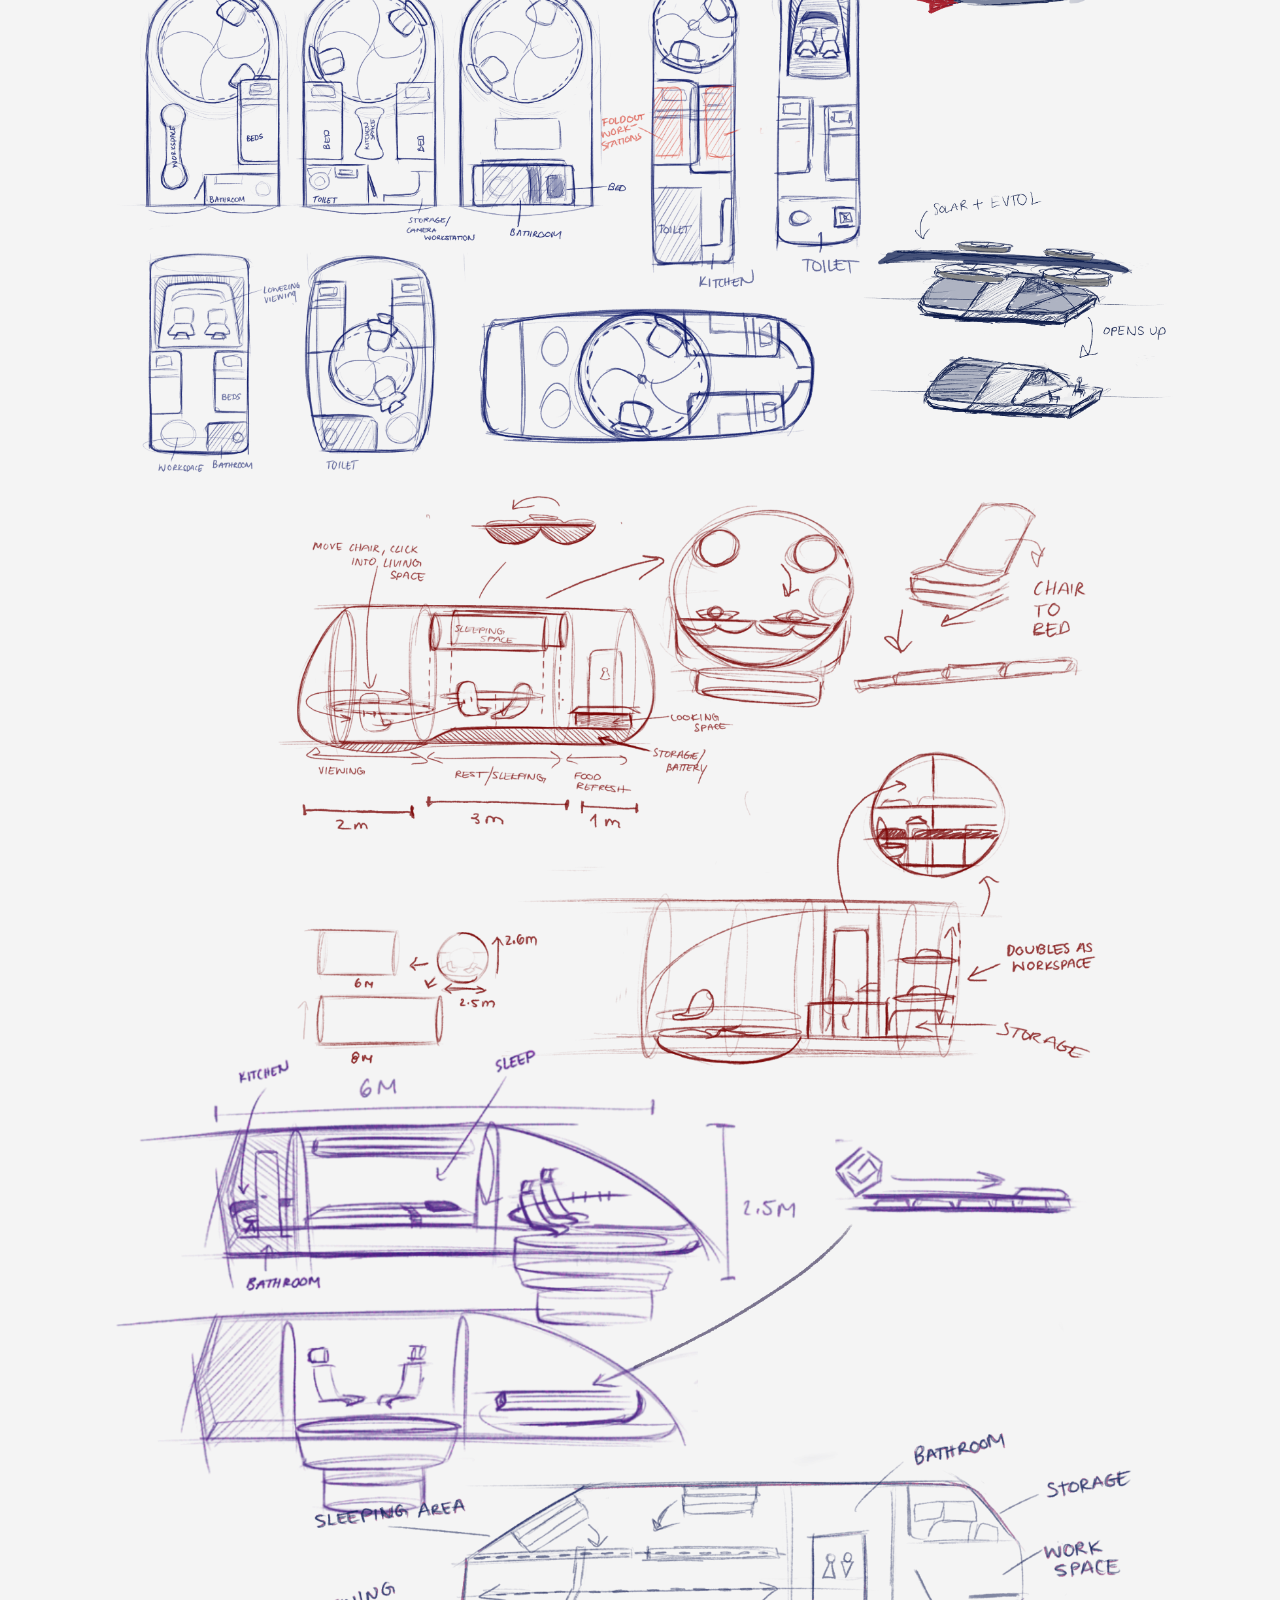
==== commit fce4a257: "modify text" ====
--- a/index.html
+++ b/index.html
@@ -937,7 +937,7 @@
     <!-- ── AUDI HERO BANNER ──────────────────────── -->
     <div class="pw-hero">
       <div class="pw-hero-center">
-        <h2 class="pw-hero-title">AUDI PERSONAL PROJECT</h2>
+        <h2 class="pw-hero-title">AUDI - PERSONAL PROJECT</h2>
         <div class="pw-hero-rule"></div>
         <p class="pw-hero-eyebrow">Lena Eblenkamp · Personal Concept</p>
         <img src="Images/project-03-personal/audi/audi-logo.png" alt="Audi" class="pw-audi-logo">
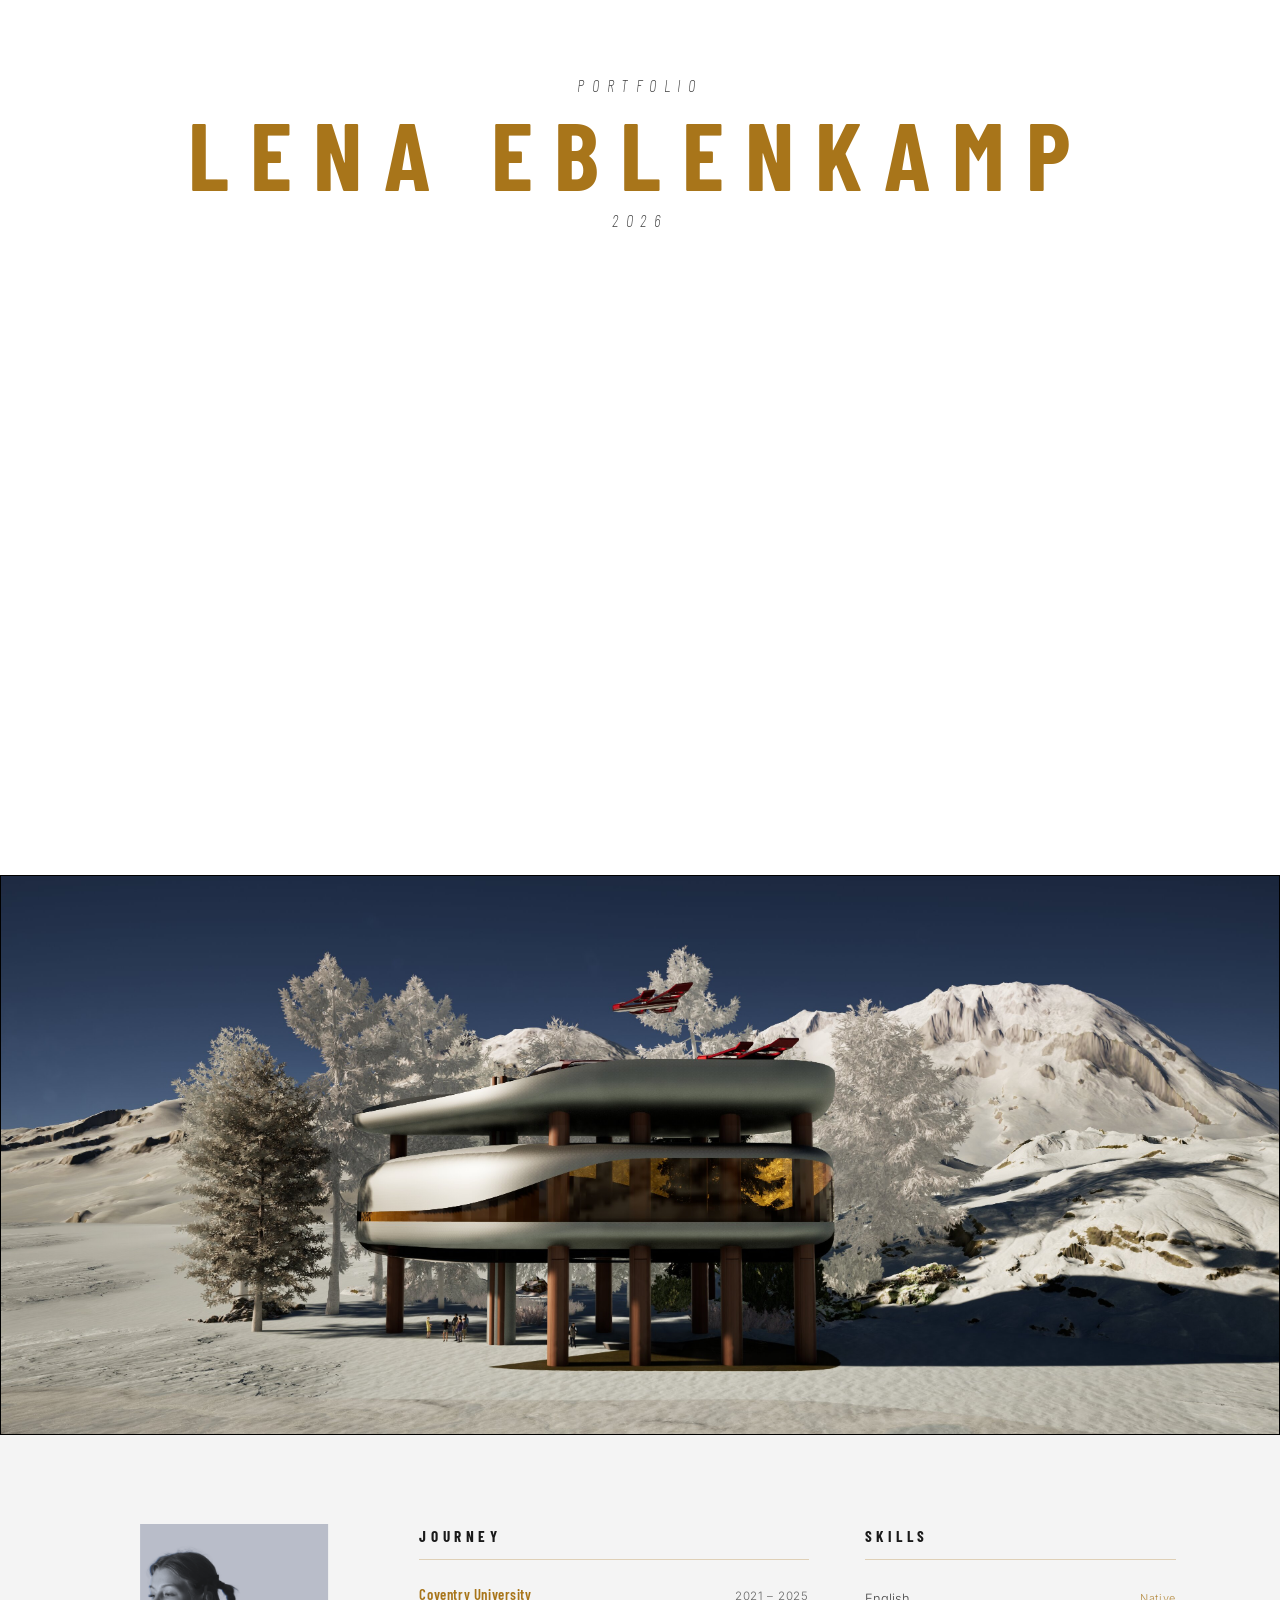
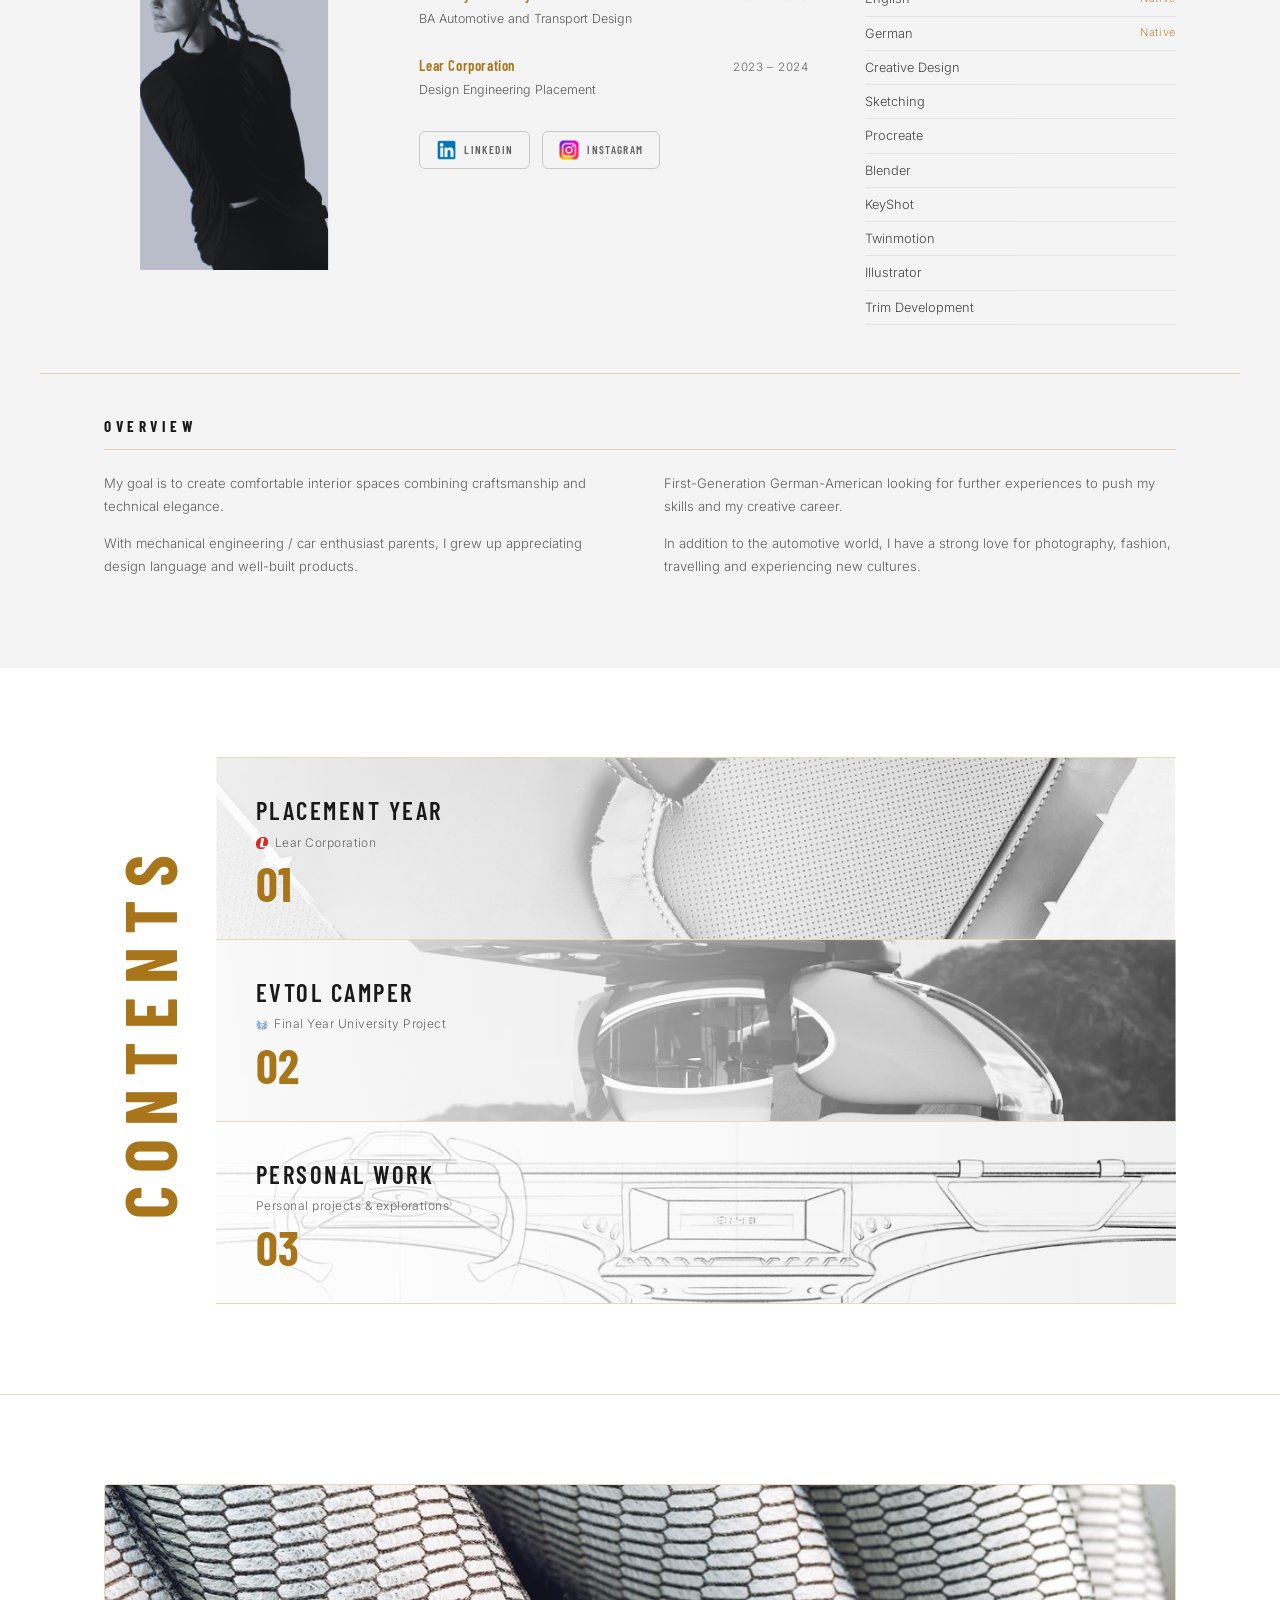
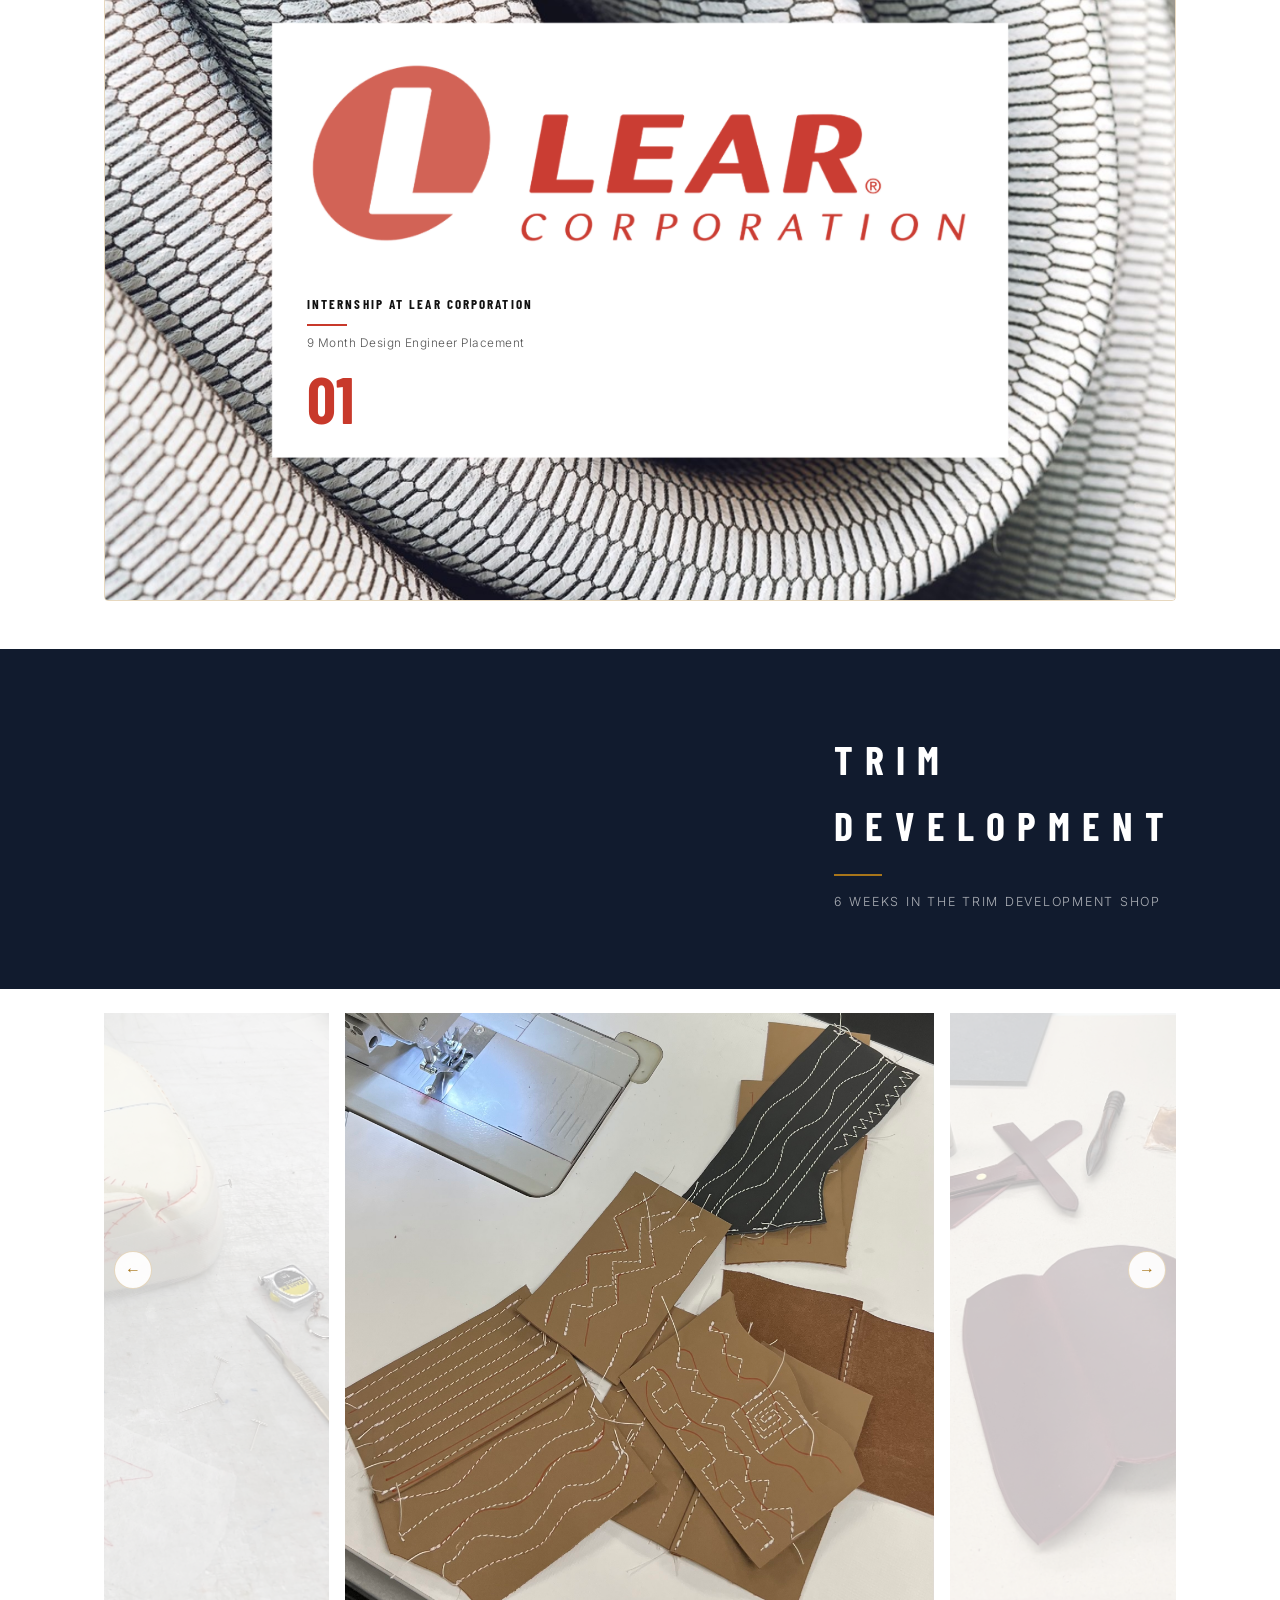
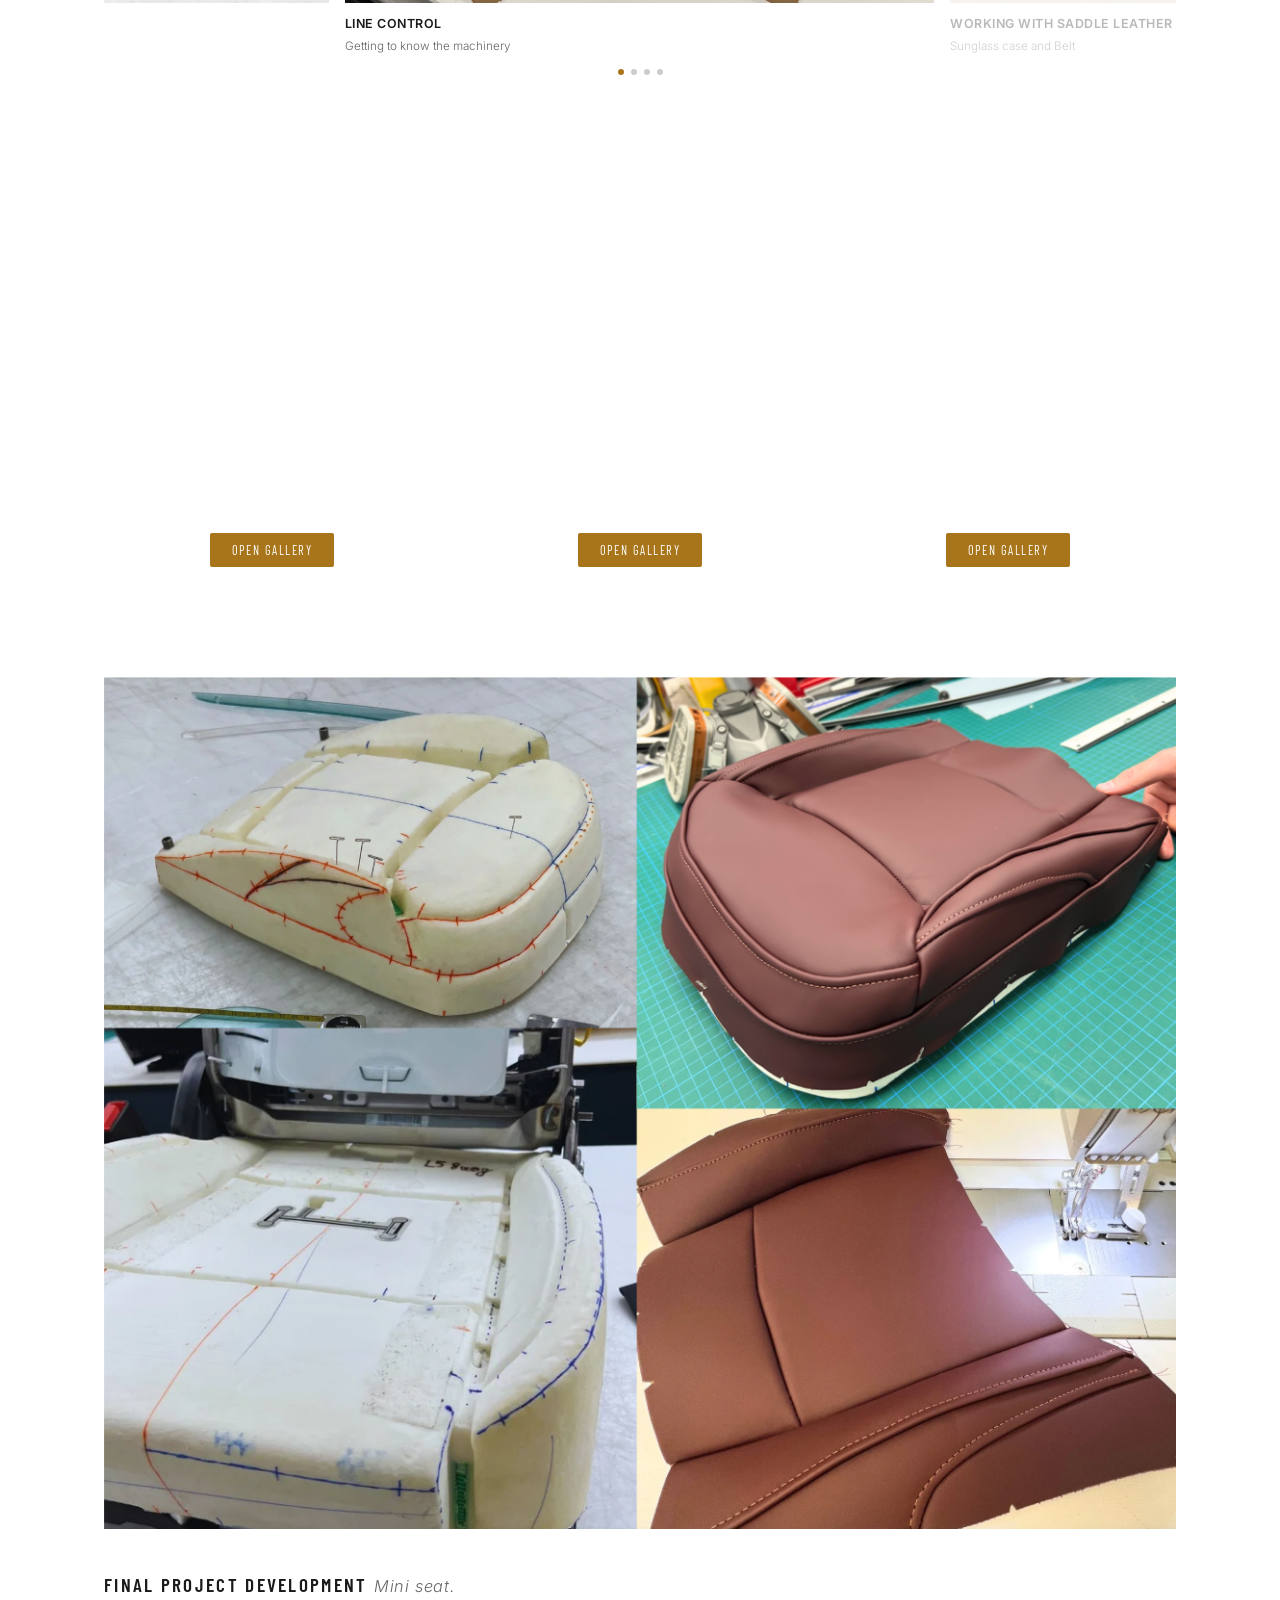
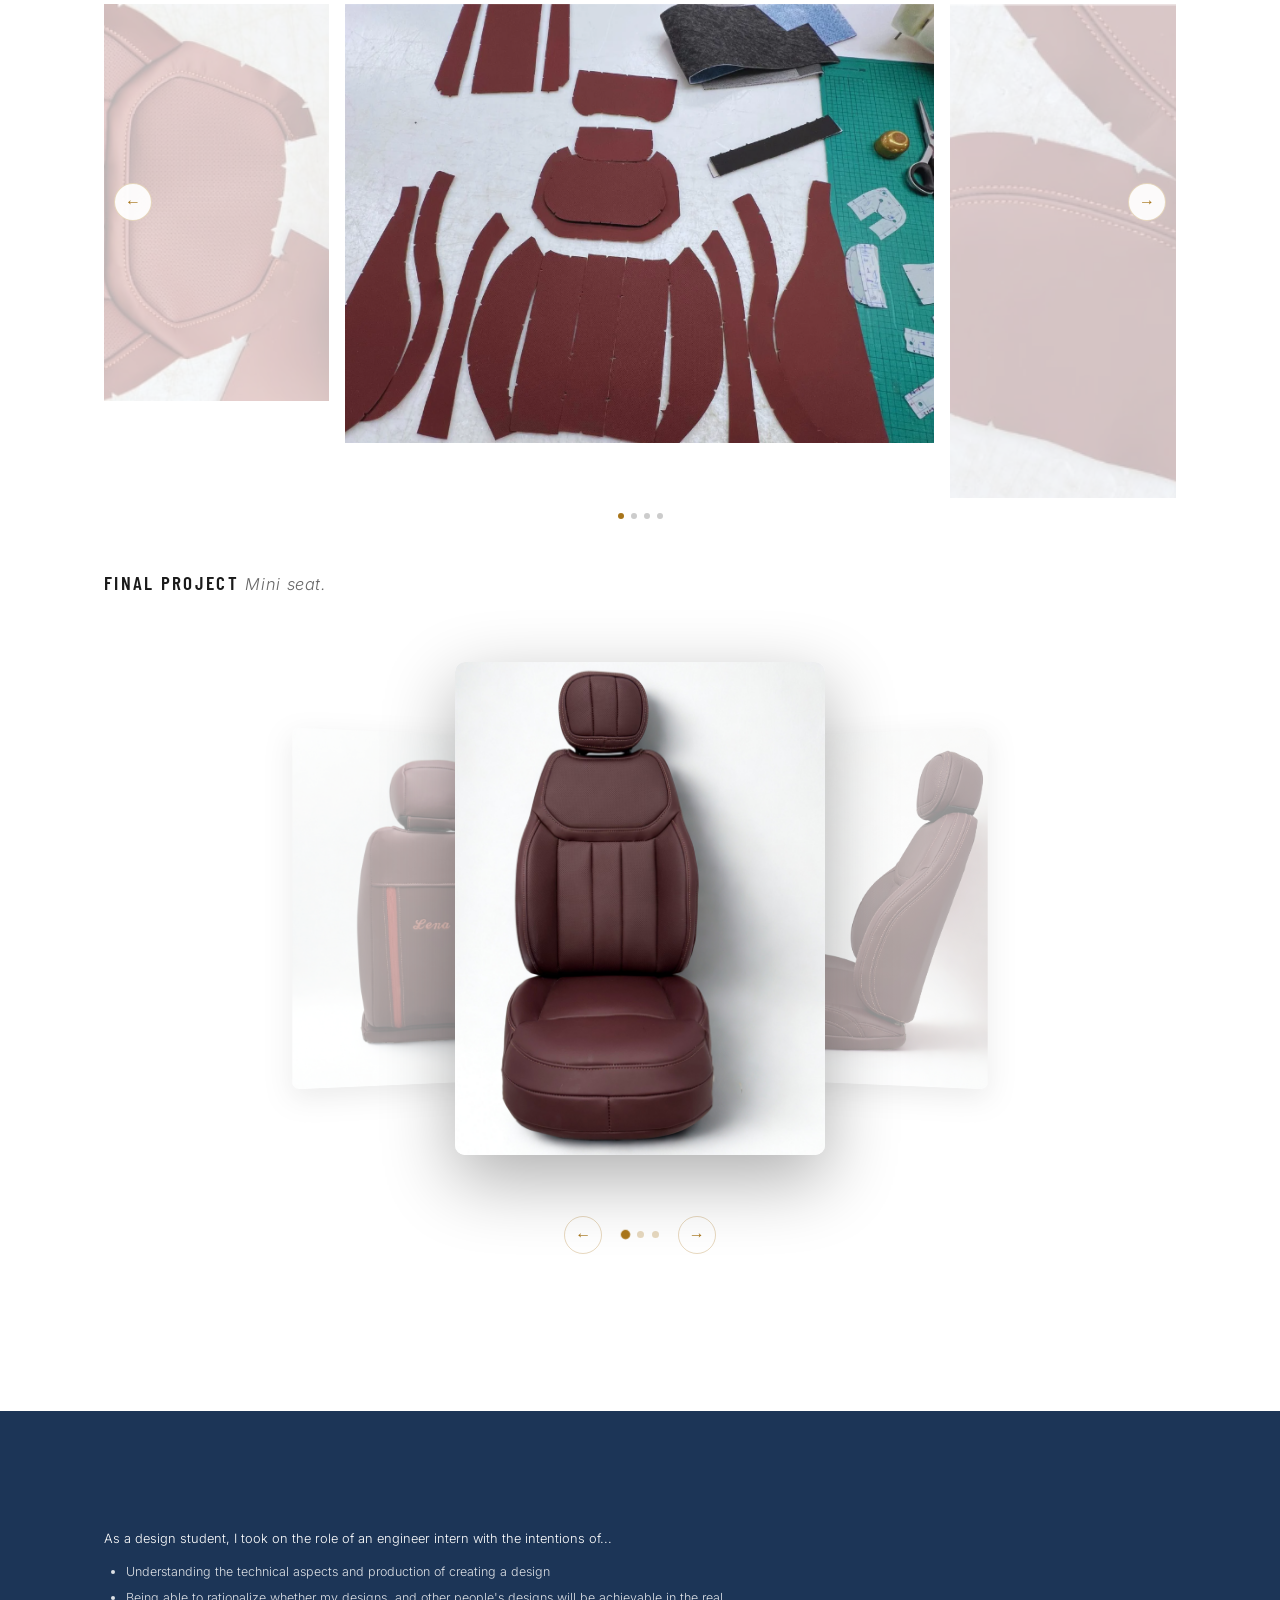
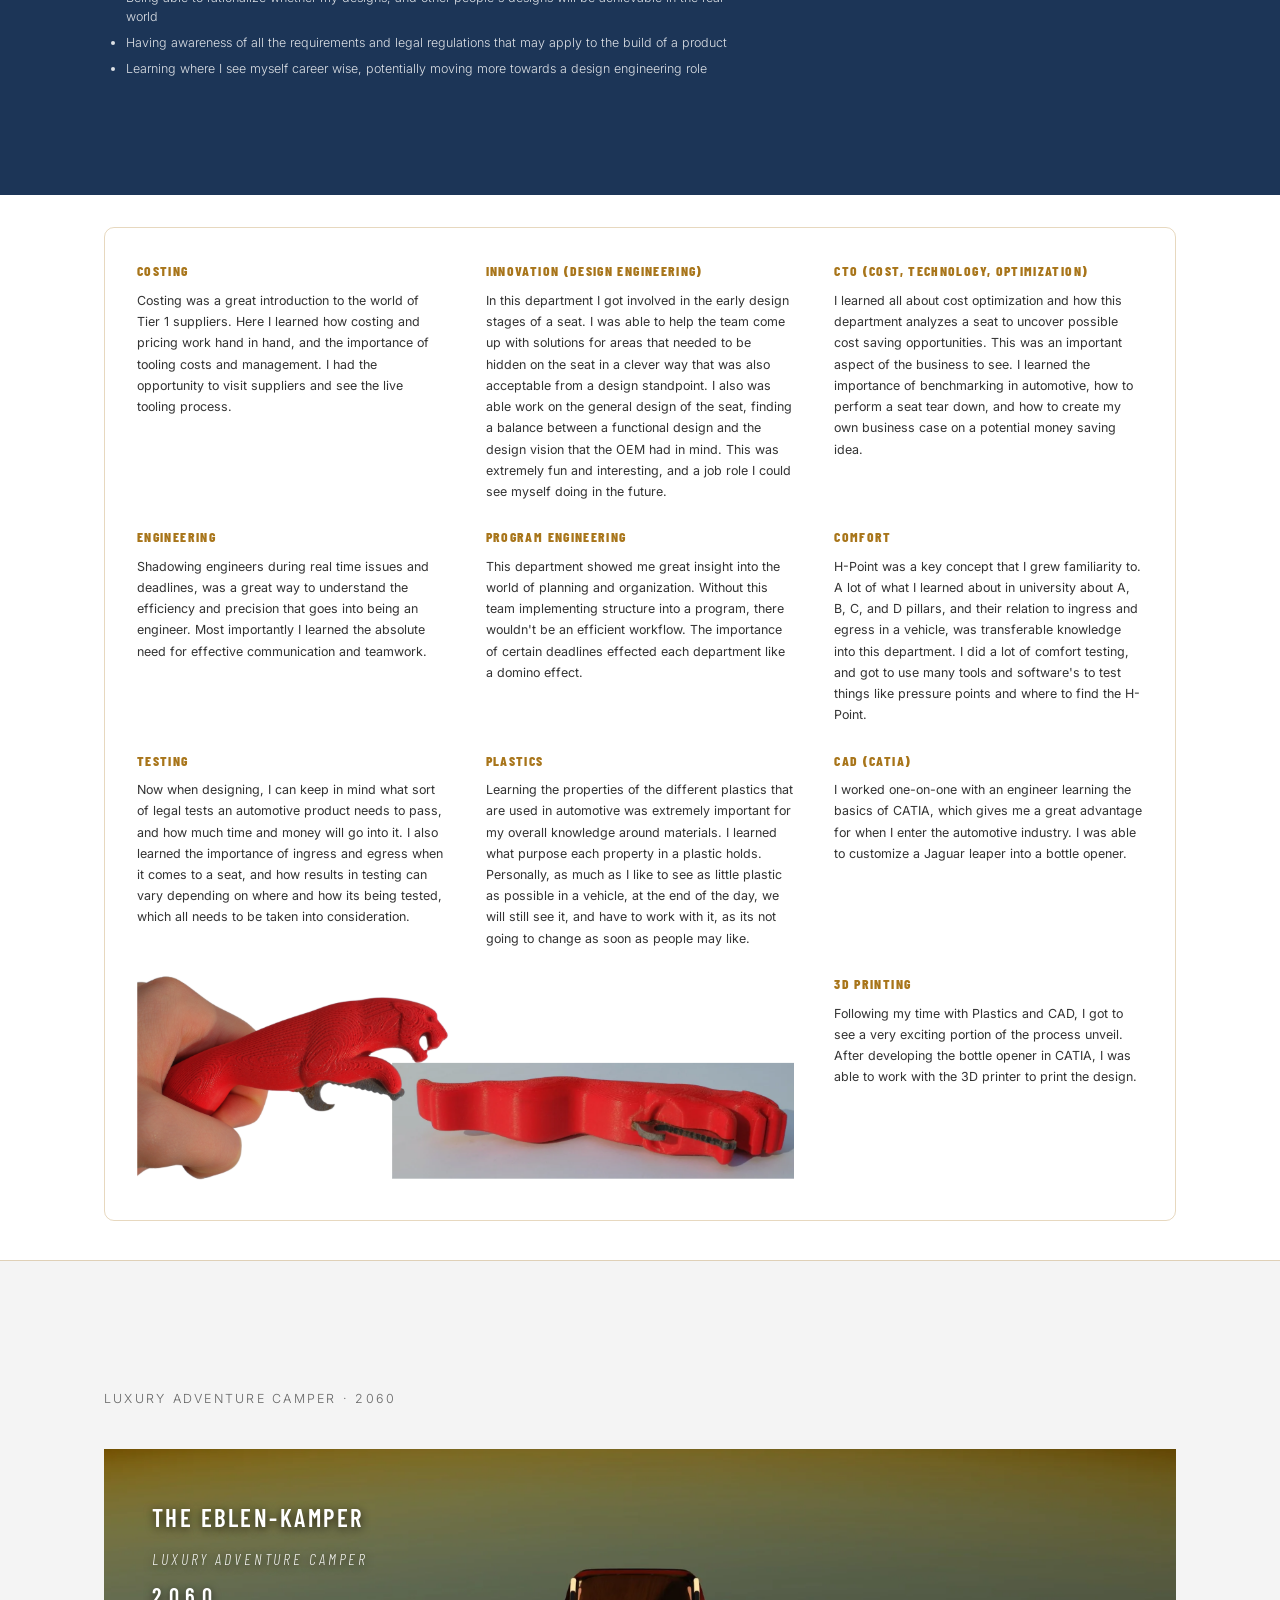
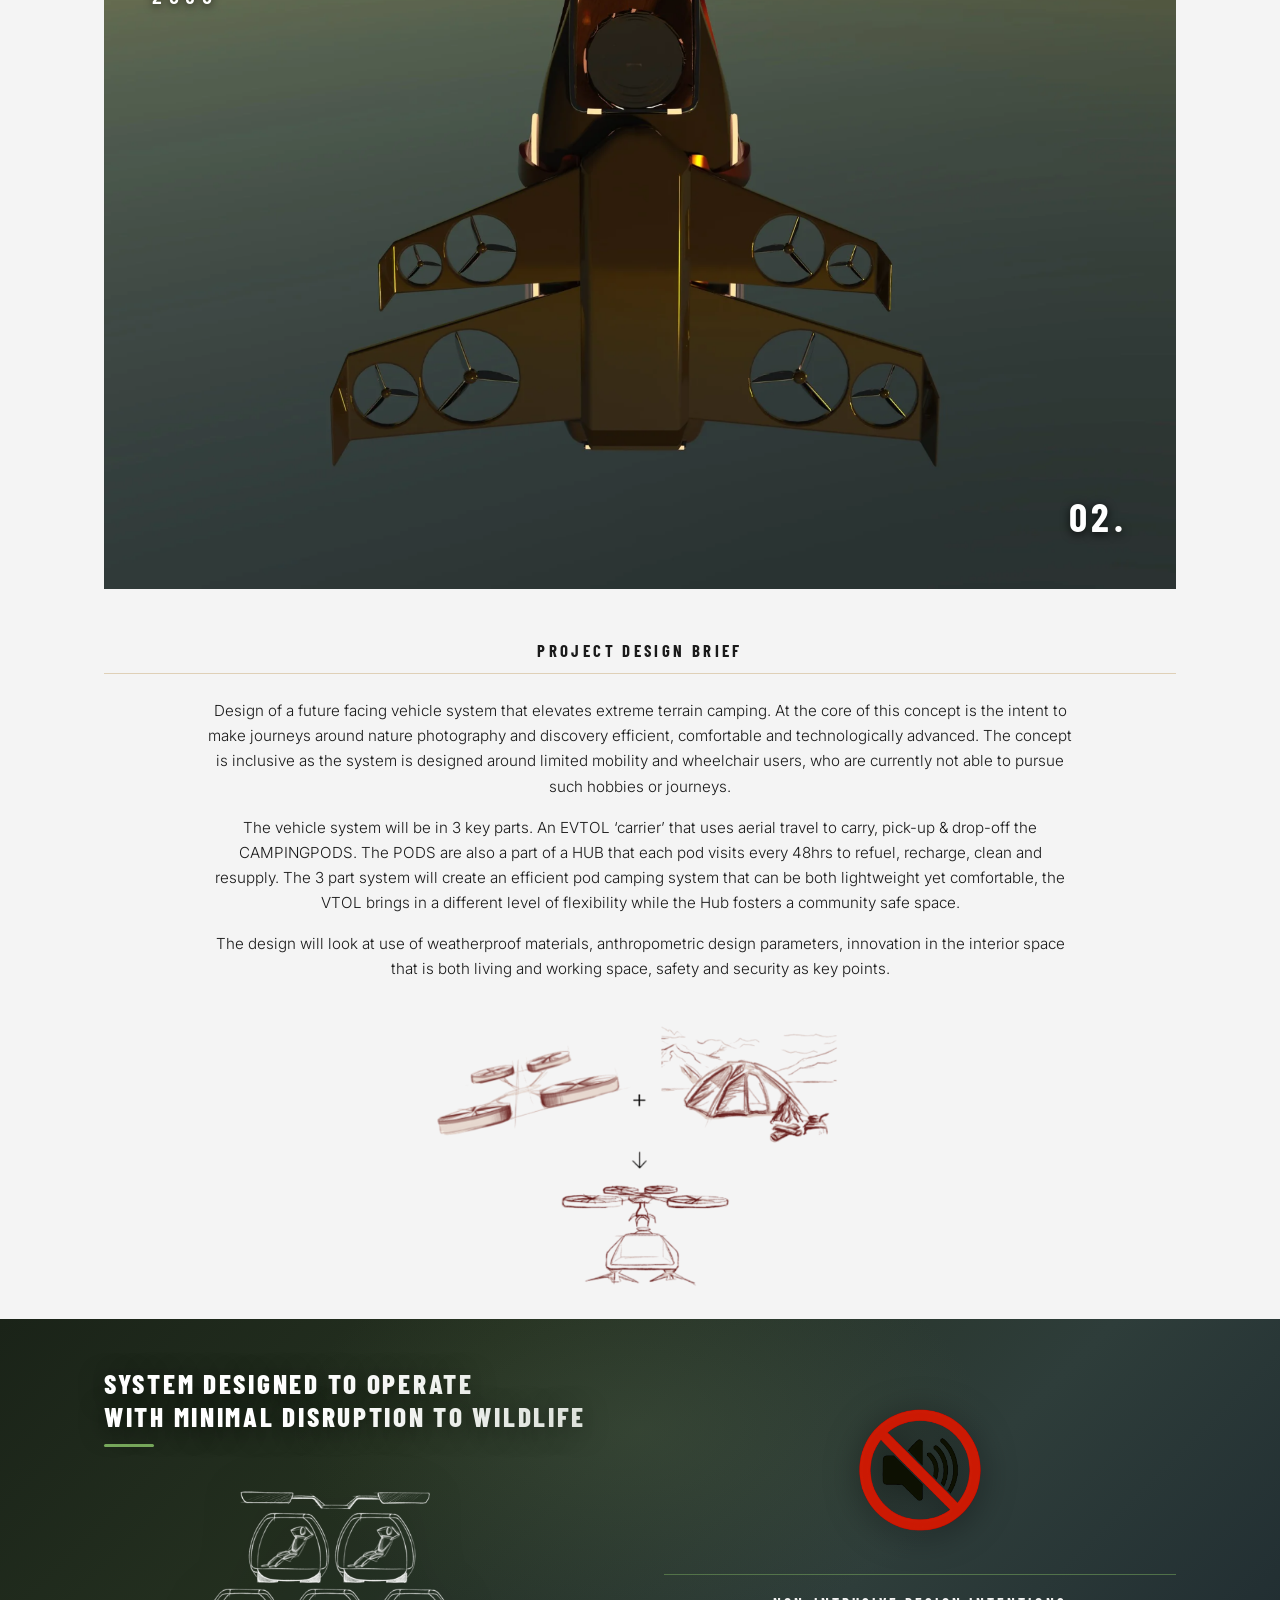
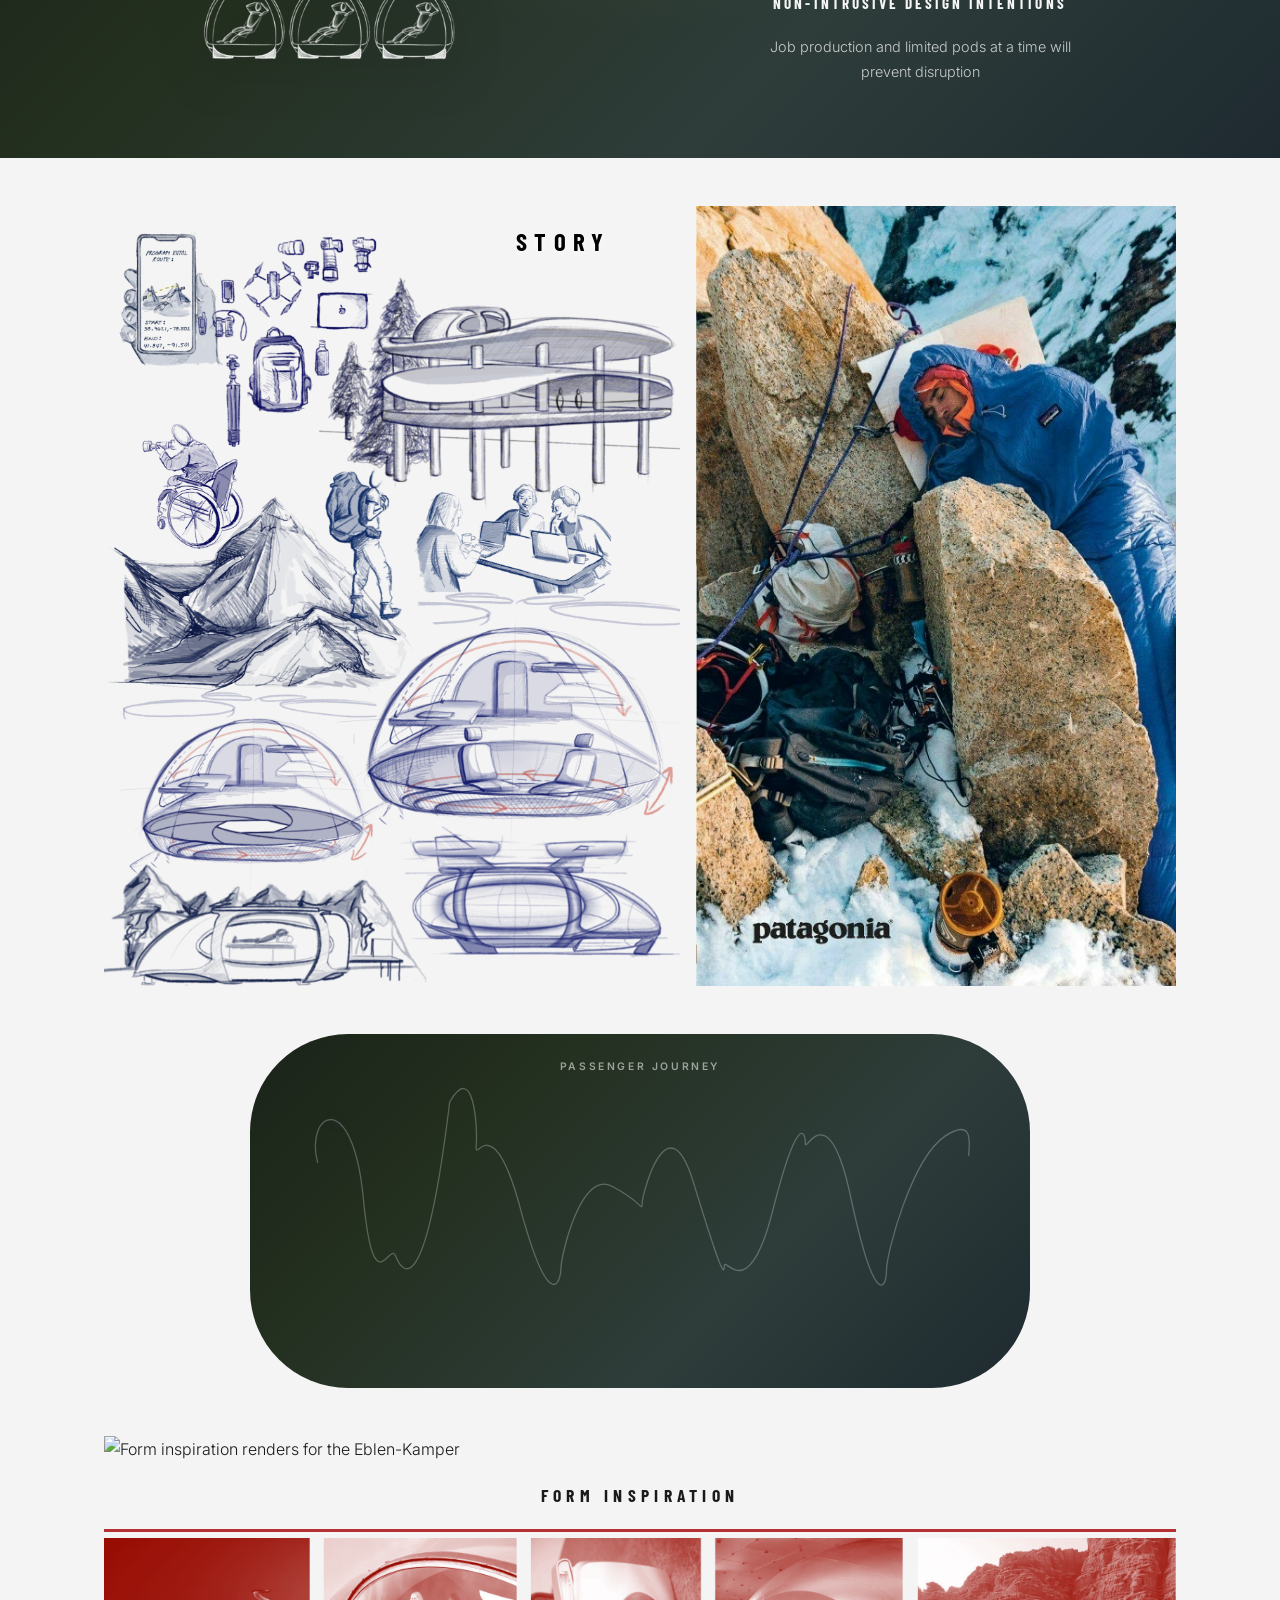
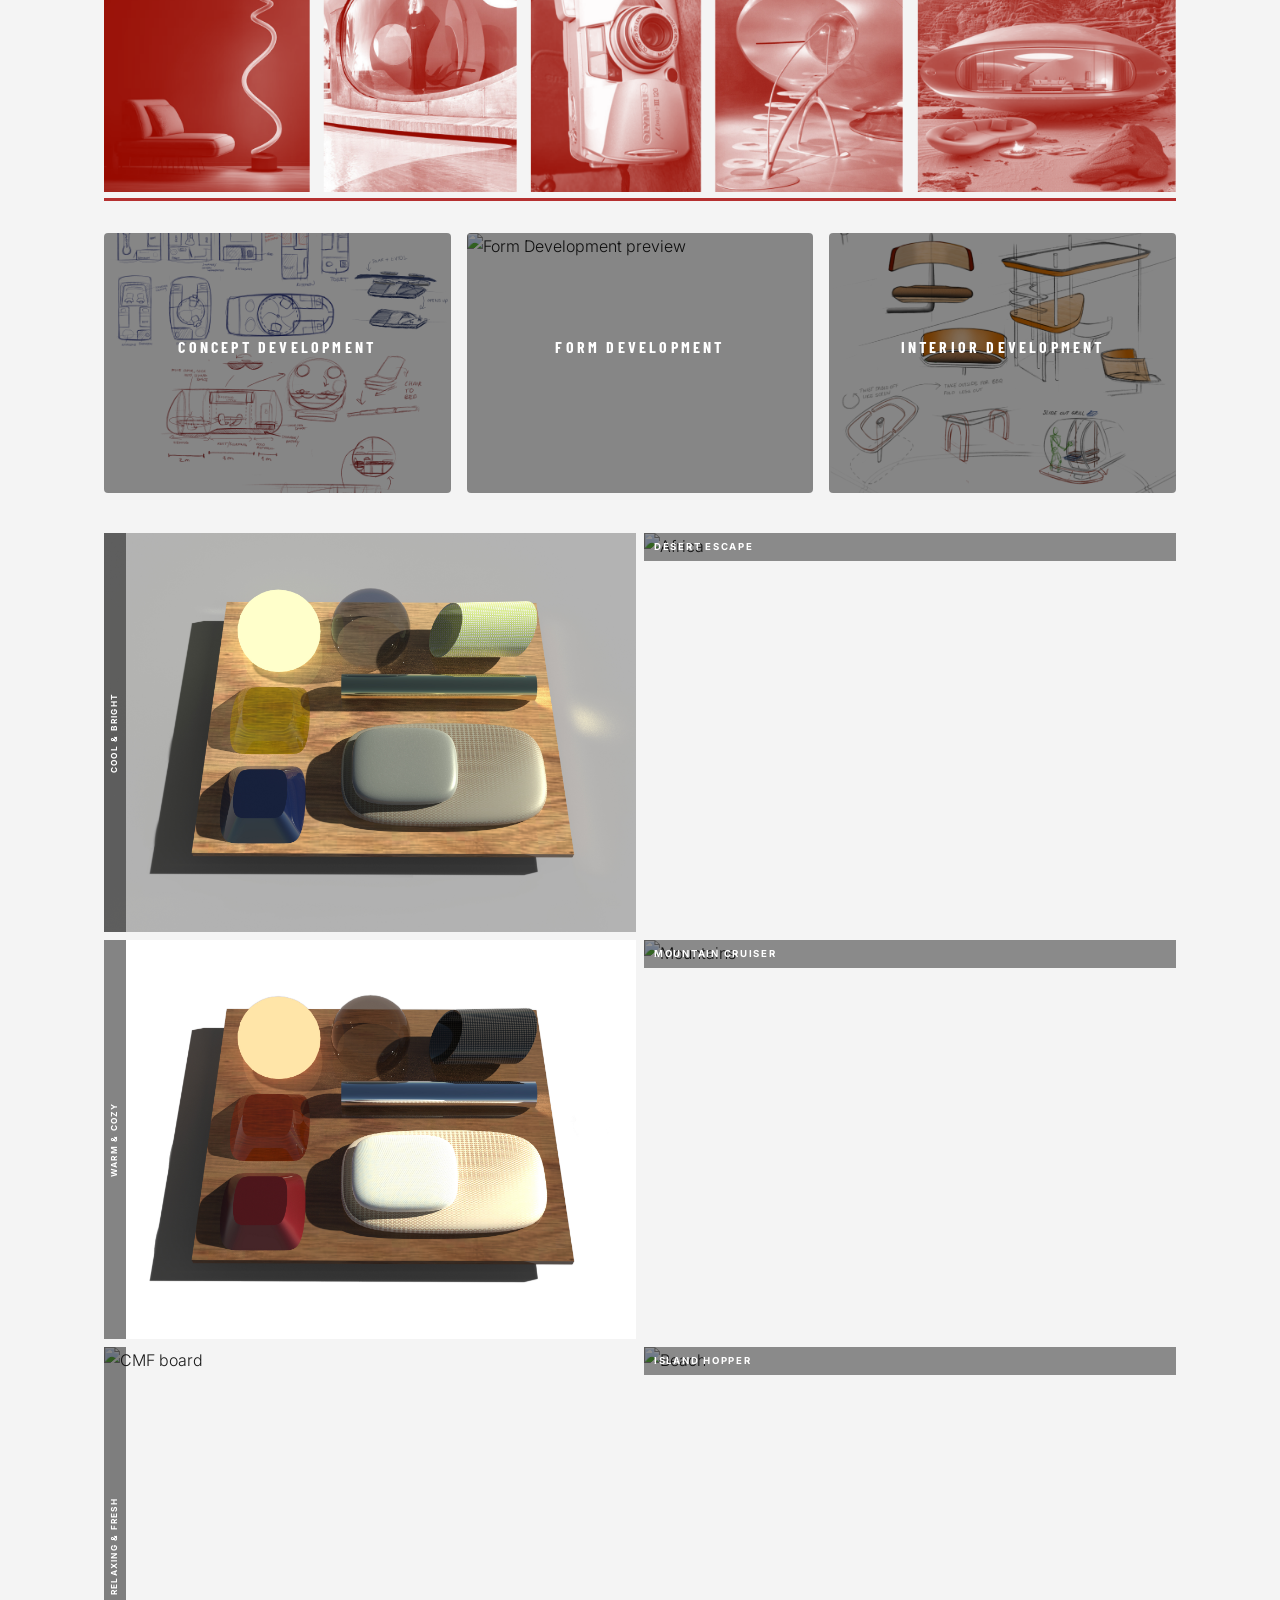
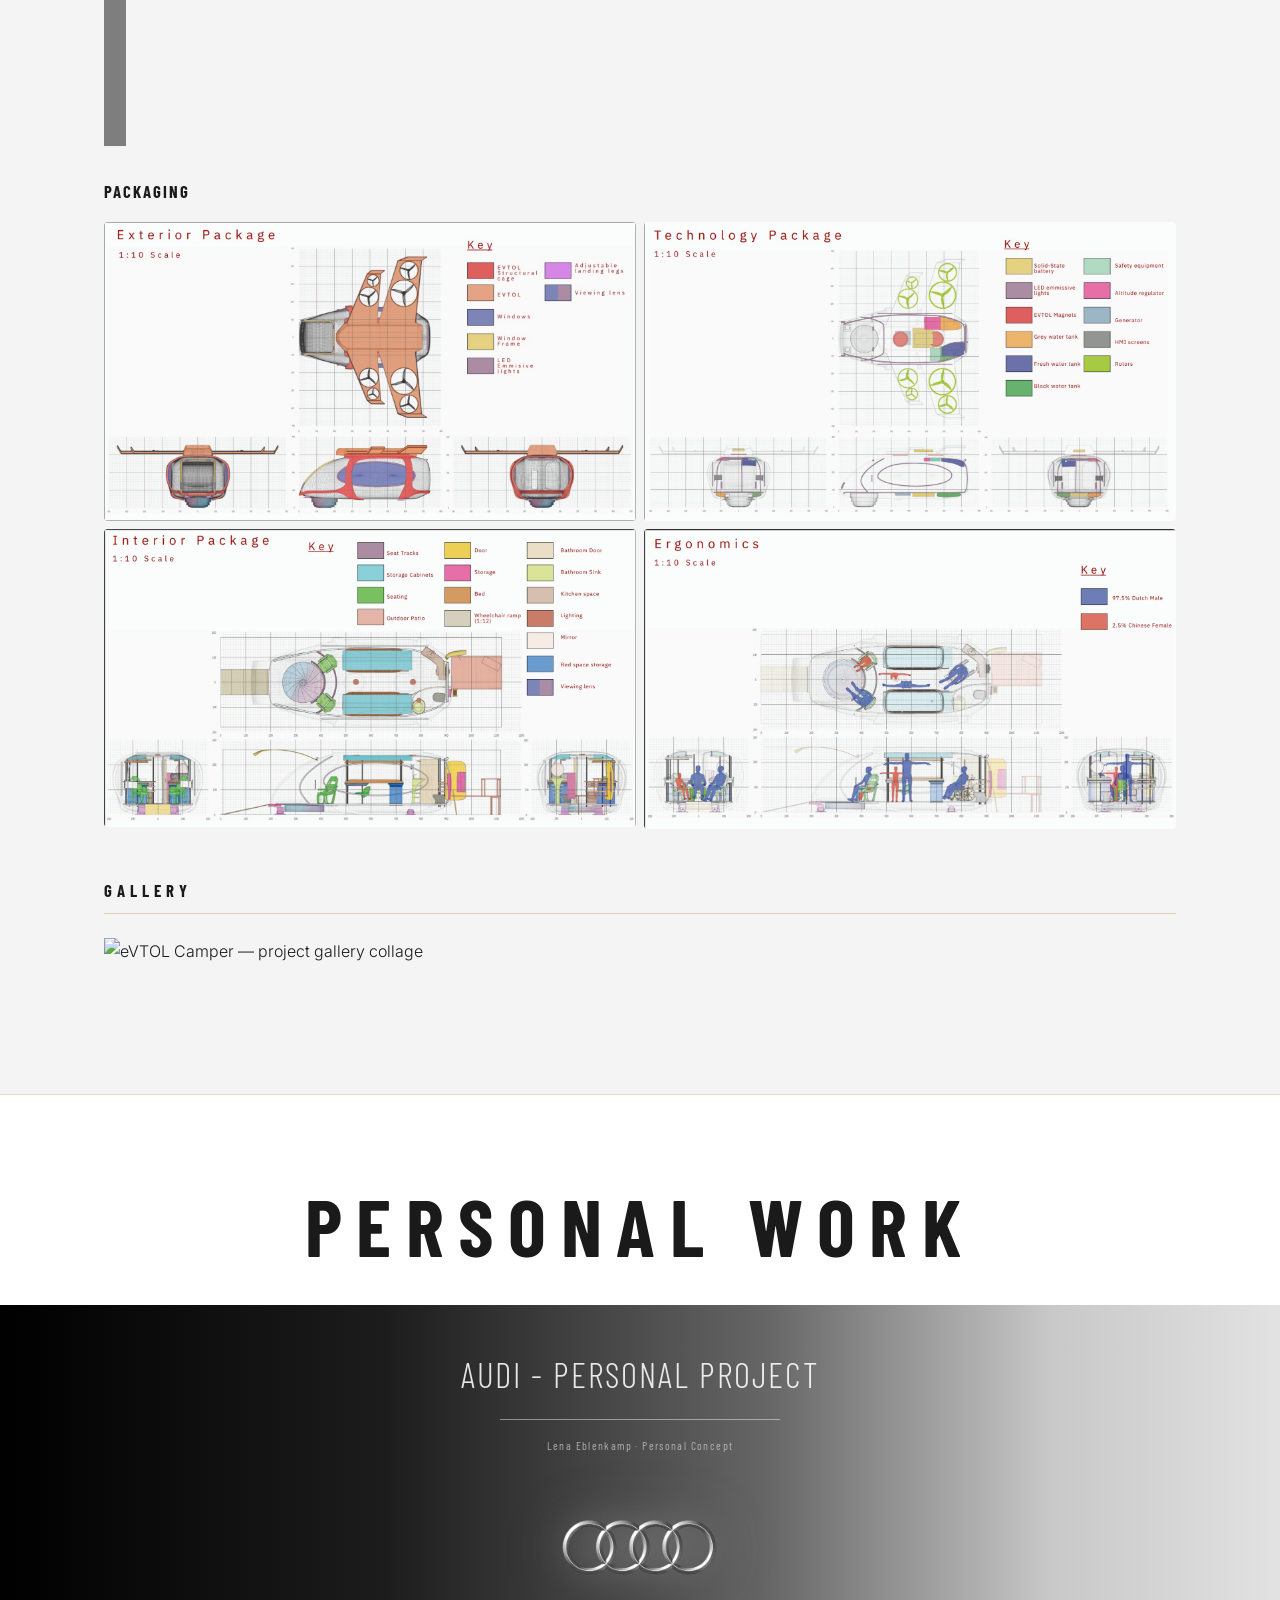
==== commit bc710fe9: "lenas fixes" ====
--- a/index.html
+++ b/index.html
@@ -191,13 +191,16 @@
 
     </div><!-- /proj-inner -->
 
-    <!-- Featured belt image with text overlay -->
-    <div class="belt-strip">
-      <div class="belt-feature">
-        <img src="Images/project-01-lear/intro/machine-closeup.png" alt="Leather belt with gold buckle">
-        <div class="belt-overlay">
-          <h2 class="proj-section-heading">TRIM DEVELOPMENT</h2>
-          <p class="proj-caption">6 Weeks in the trim development shop</p>
+    <!-- Belt scroll-reveal section -->
+    <div class="belt-strip" id="beltStrip">
+      <div class="belt-inner">
+        <div class="belt-reveal-wrap">
+          <img src="Images/project-01-lear/intro/machine-closeup.png" alt="Leather belt closeup" class="belt-reveal-img" id="beltRevealImg">
+        </div>
+        <div class="belt-text">
+          <h2 class="proj-section-heading belt-heading">TRIM DEVELOPMENT</h2>
+          <div class="belt-rule"></div>
+          <p class="proj-caption belt-caption">6 Weeks in the trim development shop</p>
         </div>
       </div>
     </div>
@@ -304,17 +307,30 @@
 
       <p class="proj-mini-heading">FINAL PROJECT DEVELOPMENT <span class="proj-mini-sub">Mini seat.</span></p>
 
-      <div class="final-dev-grid">
-        <div class="final-dev-left">
-          <img src="Images/project-01-lear/development/dev-01.png" alt="Pattern pieces laid out">
-          <div class="final-dev-bottom">
-            <img src="Images/project-01-lear/development/dev-02.png" alt="Leather strips detail">
-            <img src="Images/project-01-lear/development/dev-03.png" alt="Seat panels">
-            <img src="Images/project-01-lear/development/dev-04.png" alt="Seat cushion view">
-          </div>
-        </div>
-        <div class="final-dev-right">
-          <img src="Images/project-01-lear/development/dev-05.png" alt="Seat front and back assembly">
+      <div class="skills-carousel">
+        <div class="sc-viewport">
+          <div class="sc-track">
+            <div class="sc-slide active">
+              <img src="Images/project-01-lear/development/dev-01.png" alt="Pattern pieces laid out">
+            </div>
+            <div class="sc-slide">
+              <img src="Images/project-01-lear/development/dev-02.png" alt="Leather strips detail">
+            </div>
+            <div class="sc-slide">
+              <img src="Images/project-01-lear/development/dev-03.png" alt="Seat panels">
+            </div>
+            <div class="sc-slide">
+              <img src="Images/project-01-lear/development/dev-04.png" alt="Seat cushion view">
+            </div>
+          </div>
+          <button class="sc-btn sc-btn--prev" aria-label="Previous">&#8592;</button>
+          <button class="sc-btn sc-btn--next" aria-label="Next">&#8594;</button>
+        </div>
+        <div class="sc-dots">
+          <span class="sc-dot active"></span>
+          <span class="sc-dot"></span>
+          <span class="sc-dot"></span>
+          <span class="sc-dot"></span>
         </div>
       </div>
 
@@ -471,7 +487,7 @@
 
     </div>
 
-    <div class="wildlife-panel">
+    <div class="wildlife-panel" id="morphBlock">
       <div class="wildlife-inner">
         <div class="wildlife-grid">
           <div class="wildlife-left">
@@ -490,6 +506,10 @@
           </div>
         </div>
       </div>
+
+      <!-- morph panel B parked — kept for future use
+      <div class="morph-panel morph-panel-b" id="morphPanelB">...</div>
+      -->
     </div>
 
     <div class="proj-inner">
@@ -849,38 +869,41 @@
         <img src="Images/project-02-evtol/brand-research/inspiration-red.png" alt="Additional form inspiration sketch for the Eblen-Kamper" class="form-strip-img">
       </div>
 
-      <h3 class="concept-heading">CONCEPT DEVELOPMENT</h3>
-
-      <div class="concept-gallery">
-        <img src="Images/project-02-evtol/brand-research/inspiration-02.png" alt="Concept development" class="proj-img-full">
-      </div>
-
-      <h3 class="form-dev-heading">FORM DEVELOPMENT</h3>
-
-      <div class="form-dev-gallery">
-        <img src="Images/project-02-evtol/renders/render-exterior.png" alt="Form development — pod exterior evolution" class="form-dev-hero">
-        <div class="form-dev-trio">
-          <img src="Images/project-02-evtol/sketches/sketch-01.png"   alt="Form development — pod exterior with propellers">
-          <img src="Images/project-02-evtol/sketches/sketch-02.png" alt="Form development — pod exterior perspective">
-          <img src="Images/project-02-evtol/sketches/sketch-03.png" alt="Form development — pod exterior side view">
-        </div>
-      </div>
-
-      <!-- ── INTERIOR DEVELOPMENT ──────────────────── -->
-      <h3 class="interior-dev-heading">INTERIOR DEVELOPMENT</h3>
-
-      <div class="interior-dev-gallery">
-        <img src="Images/project-02-evtol/interior/interior-sketch-01.png" alt="Interior development" class="interior-dev-hero">
-        <div class="interior-dev-pair">
-          <img src="Images/project-02-evtol/interior/interior-sketch-02.png" alt="Interior development sketch">
-          <img src="Images/project-02-evtol/interior/interior-sketch-03.png" alt="Interior development sketch">
-          <img src="Images/project-02-evtol/interior/interior-sketch-04.png" alt="Interior development">
-        </div>
+      <!-- ── DEVELOPMENT CARDS ─────────────────────── -->
+      <div class="dev-cards" id="dev-cards">
+
+        <a class="dev-card" href="concept-development.html">
+          <img src="Images/project-02-evtol/brand-research/inspiration-02.png" alt="Concept Development preview">
+          <div class="dev-card-overlay">
+            <span class="dev-card-title">CONCEPT DEVELOPMENT</span>
+            <span class="dev-card-cta">View &#8594;</span>
+          </div>
+        </a>
+
+        <a class="dev-card" href="form-development.html">
+          <img src="Images/project-02-evtol/renders/exterior developemnt.png" alt="Form Development preview">
+          <div class="dev-card-overlay">
+            <span class="dev-card-title">FORM DEVELOPMENT</span>
+            <span class="dev-card-cta">View &#8594;</span>
+          </div>
+        </a>
+
+        <a class="dev-card" href="interior-development.html">
+          <img src="Images/project-02-evtol/interior/interior-sketch-01.png" alt="Interior Development preview">
+          <div class="dev-card-overlay">
+            <span class="dev-card-title">INTERIOR DEVELOPMENT</span>
+            <span class="dev-card-cta">View &#8594;</span>
+          </div>
+        </a>
+
       </div>
 
       <div class="cmf-grid">
         <div class="cmf-left">
-          <img src="Images/project-02-evtol/cmf/cmf-01.jpg" alt="CMF board">
+          <div class="hover-reveal-wrap">
+            <img src="Images/project-02-evtol/cmf/cmf-01.jpg" alt="CMF board">
+            <div class="hover-reveal-overlay"><p>Placeholder text for Cool &amp; Bright CMF board.</p></div>
+          </div>
           <span class="cmf-side-title">Cool &amp; Bright</span>
         </div>
         <div class="cmf-right">
@@ -888,7 +911,10 @@
           <span class="cmf-top-title">DESERT ESCAPE</span>
         </div>
         <div class="cmf-left">
-          <img src="Images/project-02-evtol/cmf/cmf-03.jpg" alt="CMF board">
+          <div class="hover-reveal-wrap">
+            <img src="Images/project-02-evtol/cmf/cmf-03.jpg" alt="CMF board">
+            <div class="hover-reveal-overlay"><p>Placeholder text for Warm &amp; Cozy CMF board.</p></div>
+          </div>
           <span class="cmf-side-title">Warm &amp; Cozy</span>
         </div>
         <div class="cmf-right">
@@ -896,7 +922,10 @@
           <span class="cmf-top-title">MOUNTAIN CRUISER</span>
         </div>
         <div class="cmf-left">
-          <img src="Images/project-02-evtol/cmf/cmf-05.jpg" alt="CMF board">
+          <div class="hover-reveal-wrap">
+            <img src="Images/project-02-evtol/cmf/cmf-05.jpg" alt="CMF board">
+            <div class="hover-reveal-overlay"><p>Placeholder text for Relaxing &amp; Fresh CMF board.</p></div>
+          </div>
           <span class="cmf-side-title">Relaxing &amp; Fresh</span>
         </div>
         <div class="cmf-right">
@@ -1291,11 +1320,19 @@
     <button class="pkg-lb-next">&#8594;</button>
   </div>
 
+  <!-- ── Final project image lightbox ── -->
+  <div id="final-lb" class="final-lb" aria-hidden="true">
+    <button class="final-lb-close" aria-label="Close">&#x2715;</button>
+    <img id="final-lb-img" src="" alt="">
+  </div>
+
   <!-- ── Gallery lightbox overlay ── -->
   <div id="gallery-overlay" class="gallery-overlay" aria-hidden="true">
-    <button class="gallery-close" aria-label="Close gallery">&#x2715;</button>
-    <div class="gallery-scroll">
-      <div id="gallery-content" class="gallery-content"></div>
+    <div class="gallery-modal">
+      <div class="gallery-scroll">
+        <button class="gallery-close" aria-label="Close gallery">&#x2715;</button>
+        <div id="gallery-content" class="gallery-content"></div>
+      </div>
     </div>
   </div>
 
--- a/css/styles.css
+++ b/css/styles.css
@@ -441,42 +441,59 @@
 }
 
 .showcase-cta {
-  font-size: 0.72rem;
+  font-size: 0.78rem;
   letter-spacing: 0.12em;
-  color: var(--white);
-  background: none;
-  border: none;
-  border-bottom: 1px solid rgba(255,255,255,0.3);
-  padding: 0 0 2px;
+  color: #fff;
+  background: var(--gold);
+  border: 2px solid var(--gold);
+  border-radius: 2px;
+  padding: 0.5rem 1.2rem;
   text-transform: uppercase;
   font-family: 'Barlow Condensed', sans-serif;
   cursor: pointer;
-  transition: border-color 0.2s;
+  transition: background 0.2s, color 0.2s, transform 0.15s;
 }
 
 .showcase-cta:hover {
-  border-color: var(--white);
-}
-
-/* ── Gallery lightbox ── */
-.gallery-overlay {
+  background: transparent;
+  color: var(--gold);
+  transform: translateY(-2px);
+}
+
+/* ── Hover reveal — temporarily disabled ── */
+.hover-reveal-overlay { display: none !important; }
+
+/* ── Final project image lightbox ── */
+.final-lb {
   position: fixed;
   inset: 0;
-  background: rgba(0,0,0,0.93);
-  z-index: 1000;
+  background: rgba(0,0,0,0.88);
+  z-index: 1100;
+  display: flex;
+  align-items: center;
+  justify-content: center;
   opacity: 0;
   pointer-events: none;
   transition: opacity 0.25s;
-}
-
-.gallery-overlay.is-open {
+  padding: 2rem;
+}
+
+.final-lb.is-open {
   opacity: 1;
   pointer-events: all;
 }
 
-.gallery-close {
-  position: fixed;
-  top: 1.5rem;
+.final-lb img {
+  max-width: 90vw;
+  max-height: 85vh;
+  object-fit: contain;
+  border-radius: 4px;
+  box-shadow: 0 20px 60px rgba(0,0,0,0.5);
+}
+
+.final-lb-close {
+  position: absolute;
+  top: 1.25rem;
   right: 1.5rem;
   background: none;
   border: none;
@@ -484,25 +501,68 @@
   font-size: 1.4rem;
   cursor: pointer;
   line-height: 1;
-  z-index: 1001;
   transition: color 0.15s;
 }
 
-.gallery-close:hover { color: #fff; }
+.final-lb-close:hover { color: #fff; }
+
+/* ── Gallery lightbox ── */
+.gallery-overlay {
+  position: fixed;
+  inset: 0;
+  background: rgba(0,0,0,0.55);
+  z-index: 1000;
+  opacity: 0;
+  pointer-events: none;
+  transition: opacity 0.25s;
+  display: flex;
+  align-items: center;
+  justify-content: center;
+  padding: 2rem;
+}
+
+.gallery-overlay.is-open {
+  opacity: 1;
+  pointer-events: all;
+}
+
+.gallery-modal {
+  width: 100%;
+  max-width: 900px;
+  max-height: 90vh;
+  border-radius: 80px;
+  overflow: hidden;
+  box-shadow: 0 20px 60px rgba(0,0,0,0.35);
+  display: flex;
+  flex-direction: column;
+}
 
 .gallery-scroll {
+  background: #fff;
+  overflow-y: auto;
+  padding: 2.5rem 2.5rem 2rem;
+  position: relative;
+}
+
+.gallery-close {
   position: absolute;
-  inset: 0;
-  overflow-y: auto;
-  padding: 4rem 3rem 3rem;
-}
+  top: 1rem;
+  right: 1.25rem;
+  background: none;
+  border: none;
+  color: #555;
+  font-size: 1.3rem;
+  cursor: pointer;
+  line-height: 1;
+  transition: color 0.15s;
+}
+
+.gallery-close:hover { color: #000; }
 
 .gallery-content {
-  max-width: 1100px;
-  margin: 0 auto;
   display: flex;
   flex-direction: column;
-  gap: 3rem;
+  gap: 1.5rem;
 }
 
 .gallery-section-label {
@@ -510,15 +570,15 @@
   font-size: 0.7rem;
   letter-spacing: 0.25em;
   text-transform: uppercase;
-  color: rgba(255,255,255,0.45);
+  color: #999;
   margin-bottom: 0.75rem;
 }
 
 .gallery-tabs {
   display: flex;
   gap: 0.25rem;
-  margin-bottom: 2rem;
-  border-bottom: 1px solid rgba(255,255,255,0.1);
+  margin-bottom: 1.5rem;
+  border-bottom: 1px solid #e0e0e0;
   padding-bottom: 0;
 }
 
@@ -527,7 +587,7 @@
   border: none;
   border-bottom: 2px solid transparent;
   margin-bottom: -1px;
-  color: rgba(255,255,255,0.4);
+  color: #aaa;
   font-family: 'Barlow Condensed', sans-serif;
   font-size: 0.75rem;
   letter-spacing: 0.2em;
@@ -537,11 +597,11 @@
   transition: color 0.15s, border-color 0.15s;
 }
 
-.gallery-tab:hover { color: rgba(255,255,255,0.75); }
+.gallery-tab:hover { color: #333; }
 
 .gallery-tab.is-active {
-  color: #fff;
-  border-bottom-color: #fff;
+  color: #111;
+  border-bottom-color: var(--gold);
 }
 
 .gallery-panel { display: none; }
@@ -549,14 +609,14 @@
 
 .gallery-collage {
   columns: 3;
-  column-gap: 0.5rem;
+  column-gap: 0.6rem;
 }
 
 .gallery-collage img {
   width: 100%;
   display: block;
-  margin-bottom: 0.5rem;
-  border-radius: 2px;
+  margin-bottom: 0.6rem;
+  border-radius: 3px;
   break-inside: avoid;
 }
 
@@ -827,38 +887,58 @@
 
 .belt-strip {
   background: #111b2e;
-  padding: 2.5rem var(--px);
+  overflow: hidden;
   margin: 1.5rem 0;
 }
 
-.belt-feature {
-  position: relative;
+.belt-inner {
   max-width: var(--max-w);
   margin: 0 auto;
-}
-
-.belt-feature img {
+  padding: 4rem var(--px);
+  display: flex;
+  align-items: center;
+  gap: 4rem;
+  min-height: 340px;
+}
+
+.belt-text {
+  flex: 0 0 280px;
+}
+
+.belt-heading {
+  color: #fff;
+  margin: 0 0 1rem;
+}
+
+.belt-rule {
+  width: 48px;
+  height: 2px;
+  background: var(--gold);
+  margin: 0 0 1rem;
+}
+
+.belt-caption {
+  color: rgba(255,255,255,0.65);
+  margin: 0;
+}
+
+.belt-reveal-wrap {
+  flex: 1;
+  overflow: hidden;
+  border-radius: 4px;
+}
+
+.belt-reveal-img {
   width: 100%;
   height: auto;
   display: block;
-}
-
-.belt-overlay {
-  position: absolute;
-  bottom: 2rem;
-  left: 2rem;
-}
-
-.belt-overlay .proj-section-heading {
-  margin: 0 0 0.25rem;
-  color: #ffffff;
-  text-shadow: 0 1px 6px rgba(0,0,0,0.5);
-}
-
-.belt-overlay .proj-caption {
-  margin: 0;
-  color: rgba(255,255,255,0.85);
-  text-shadow: 0 1px 4px rgba(0,0,0,0.5);
+  transform: translateX(-100%);
+  will-change: transform;
+}
+
+@media (max-width: 640px) {
+  .belt-inner { flex-direction: column; gap: 2rem; min-height: unset; }
+  .belt-text { flex: none; width: 100%; }
 }
 
 /* ── Skills carousel ──────────────────────── */
@@ -880,7 +960,7 @@
 }
 
 .sc-slide {
-  flex: 0 0 76%;
+  flex: 0 0 55%;
   opacity: 0.3;
   transition: opacity 0.45s ease;
 }
@@ -1120,6 +1200,48 @@
   margin: 0.4rem 0 2.5rem;
 }
 
+.hover-reveal-wrap {
+  position: relative;
+  display: block;
+  overflow: hidden;
+  margin: 0.4rem 0 2.5rem;
+}
+
+.hover-reveal-wrap .proj-img-full {
+  margin: 0;
+  transition: filter 0.35s ease;
+}
+
+.hover-reveal-overlay {
+  position: absolute;
+  inset: 0;
+  background: rgba(0,0,0,0.55);
+  display: flex;
+  align-items: center;
+  justify-content: center;
+  opacity: 0;
+  transition: opacity 0.35s ease;
+  padding: 2rem;
+}
+
+.hover-reveal-overlay p {
+  color: #fff;
+  font-family: 'Barlow Condensed', sans-serif;
+  font-size: clamp(1rem, 2vw, 1.4rem);
+  font-weight: 300;
+  letter-spacing: 0.06em;
+  text-align: center;
+  max-width: 600px;
+}
+
+.hover-reveal-wrap:hover .hover-reveal-overlay {
+  opacity: 1;
+}
+
+.hover-reveal-wrap:hover .proj-img-full {
+  filter: brightness(0.75);
+}
+
 /* ══════════════════════════════════════════════════
    LEAR — FOAM PROJECT / FINAL PROJECT
 ══════════════════════════════════════════════════ */
@@ -1504,6 +1626,105 @@
 }
 
 /* Story block under wildlife panel */
+/* ── Morph block (wildlife → panel B) ── */
+.morph-block {
+  position: relative;
+  overflow: hidden;
+  margin: 1.5rem 0 3rem;
+}
+
+.morph-panel {
+  width: 100%;
+}
+
+/* panel A loses its own margin since the block handles spacing */
+.morph-panel.wildlife-panel {
+  margin: 0;
+}
+
+/* Panel B */
+.morph-panel-b {
+  background: #0d0d0d;
+  color: #fff;
+  position: absolute;
+  top: 0;
+  left: 0;
+  opacity: 0;
+  pointer-events: none;
+}
+
+.morph-b-inner {
+  max-width: var(--max-w);
+  margin: 0 auto;
+  padding: 3.5rem var(--px);
+  display: grid;
+  grid-template-columns: 1fr 1fr;
+  gap: 4rem;
+  align-items: center;
+}
+
+.morph-b-label {
+  font-family: 'Barlow Condensed', sans-serif;
+  font-size: 0.7rem;
+  letter-spacing: 0.3em;
+  color: var(--gold);
+  text-transform: uppercase;
+  margin: 0 0 1rem;
+}
+
+.morph-b-title {
+  font-family: var(--font-display);
+  font-size: clamp(1.3rem, 2.8vw, 2rem);
+  font-weight: 700;
+  letter-spacing: 0.06em;
+  line-height: 1.2;
+  margin: 0 0 1.2rem;
+}
+
+.morph-b-body {
+  font-family: 'Barlow Condensed', sans-serif;
+  font-size: 1rem;
+  font-weight: 300;
+  color: rgba(255,255,255,0.6);
+  line-height: 1.6;
+  margin: 0;
+}
+
+.morph-b-stats {
+  display: flex;
+  flex-direction: column;
+  gap: 2rem;
+  border-left: 1px solid rgba(255,255,255,0.1);
+  padding-left: 3rem;
+}
+
+.morph-b-stat {
+  display: flex;
+  flex-direction: column;
+  gap: 0.3rem;
+}
+
+.morph-b-num {
+  font-family: var(--font-display);
+  font-size: clamp(2rem, 4vw, 3rem);
+  font-weight: 700;
+  color: var(--gold);
+  line-height: 1;
+}
+
+.morph-b-desc {
+  font-family: 'Barlow Condensed', sans-serif;
+  font-size: 0.75rem;
+  letter-spacing: 0.18em;
+  text-transform: uppercase;
+  color: rgba(255,255,255,0.45);
+}
+
+@media (max-width: 640px) {
+  .morph-b-inner { grid-template-columns: 1fr; gap: 2rem; }
+  .morph-b-stats { border-left: none; border-top: 1px solid rgba(255,255,255,0.1); padding-left: 0; padding-top: 2rem; }
+}
+
 .story-block {
   margin: 0; /* connects visually to wildlife panel */
 }
@@ -1675,7 +1896,7 @@
   min-width: 780px;
   margin: 1rem auto 0;
   overflow: hidden;
-  background: linear-gradient(135deg, #0f1c35 0%, #1b2a4a 40%, #1e3a5f 70%, #162440 100%);
+  background: linear-gradient(135deg, #1a2318 0%, #243020 30%, #2e3d3a 65%, #1e2a30 100%);
   padding: 0 0 2rem;
   border-radius: 98px;
 }
@@ -1791,6 +2012,83 @@
   display: block;
 }
 
+/* ── Development cards (3-up clickable) ── */
+.dev-cards {
+  display: grid;
+  grid-template-columns: repeat(3, 1fr);
+  gap: 1rem;
+  margin: 2rem 0 2.5rem;
+}
+
+.dev-card {
+  position: relative;
+  overflow: hidden;
+  border-radius: 4px;
+  cursor: pointer;
+  aspect-ratio: 4 / 3;
+}
+
+.dev-card img {
+  width: 100%;
+  height: 100%;
+  object-fit: cover;
+  display: block;
+  transition: transform 0.4s ease, filter 0.4s ease;
+}
+
+.dev-card-overlay {
+  position: absolute;
+  inset: 0;
+  background: rgba(0,0,0,0.45);
+  display: flex;
+  flex-direction: column;
+  align-items: center;
+  justify-content: center;
+  gap: 0.6rem;
+  transition: background 0.3s ease;
+}
+
+.dev-card-title {
+  font-family: var(--font-display);
+  font-size: clamp(0.7rem, 1.4vw, 1rem);
+  font-weight: 700;
+  letter-spacing: 0.2em;
+  color: #fff;
+  text-align: center;
+  padding: 0 0.5rem;
+}
+
+.dev-card-cta {
+  font-family: 'Barlow Condensed', sans-serif;
+  font-size: 0.72rem;
+  letter-spacing: 0.15em;
+  color: rgba(255,255,255,0.7);
+  border-bottom: 1px solid rgba(255,255,255,0.4);
+  padding-bottom: 2px;
+  transition: color 0.2s, border-color 0.2s;
+  opacity: 0;
+  transform: translateY(6px);
+  transition: opacity 0.3s ease, transform 0.3s ease;
+}
+
+.dev-card:hover img {
+  transform: scale(1.04);
+  filter: brightness(0.7);
+}
+
+.dev-card:hover .dev-card-overlay {
+  background: rgba(0,0,0,0.6);
+}
+
+.dev-card:hover .dev-card-cta {
+  opacity: 1;
+  transform: translateY(0);
+}
+
+@media (max-width: 640px) {
+  .dev-cards { grid-template-columns: 1fr; }
+}
+
 .concept-heading {
   font-family: var(--font-display);
   font-weight: 700;
@@ -1912,6 +2210,15 @@
 .cmf-left,
 .cmf-right {
   position: relative;
+}
+
+.cmf-left .hover-reveal-wrap {
+  margin: 0;
+}
+
+.cmf-left .hover-reveal-wrap img {
+  aspect-ratio: 4 / 3;
+  object-fit: cover;
 }
 
 .cmf-left img,
